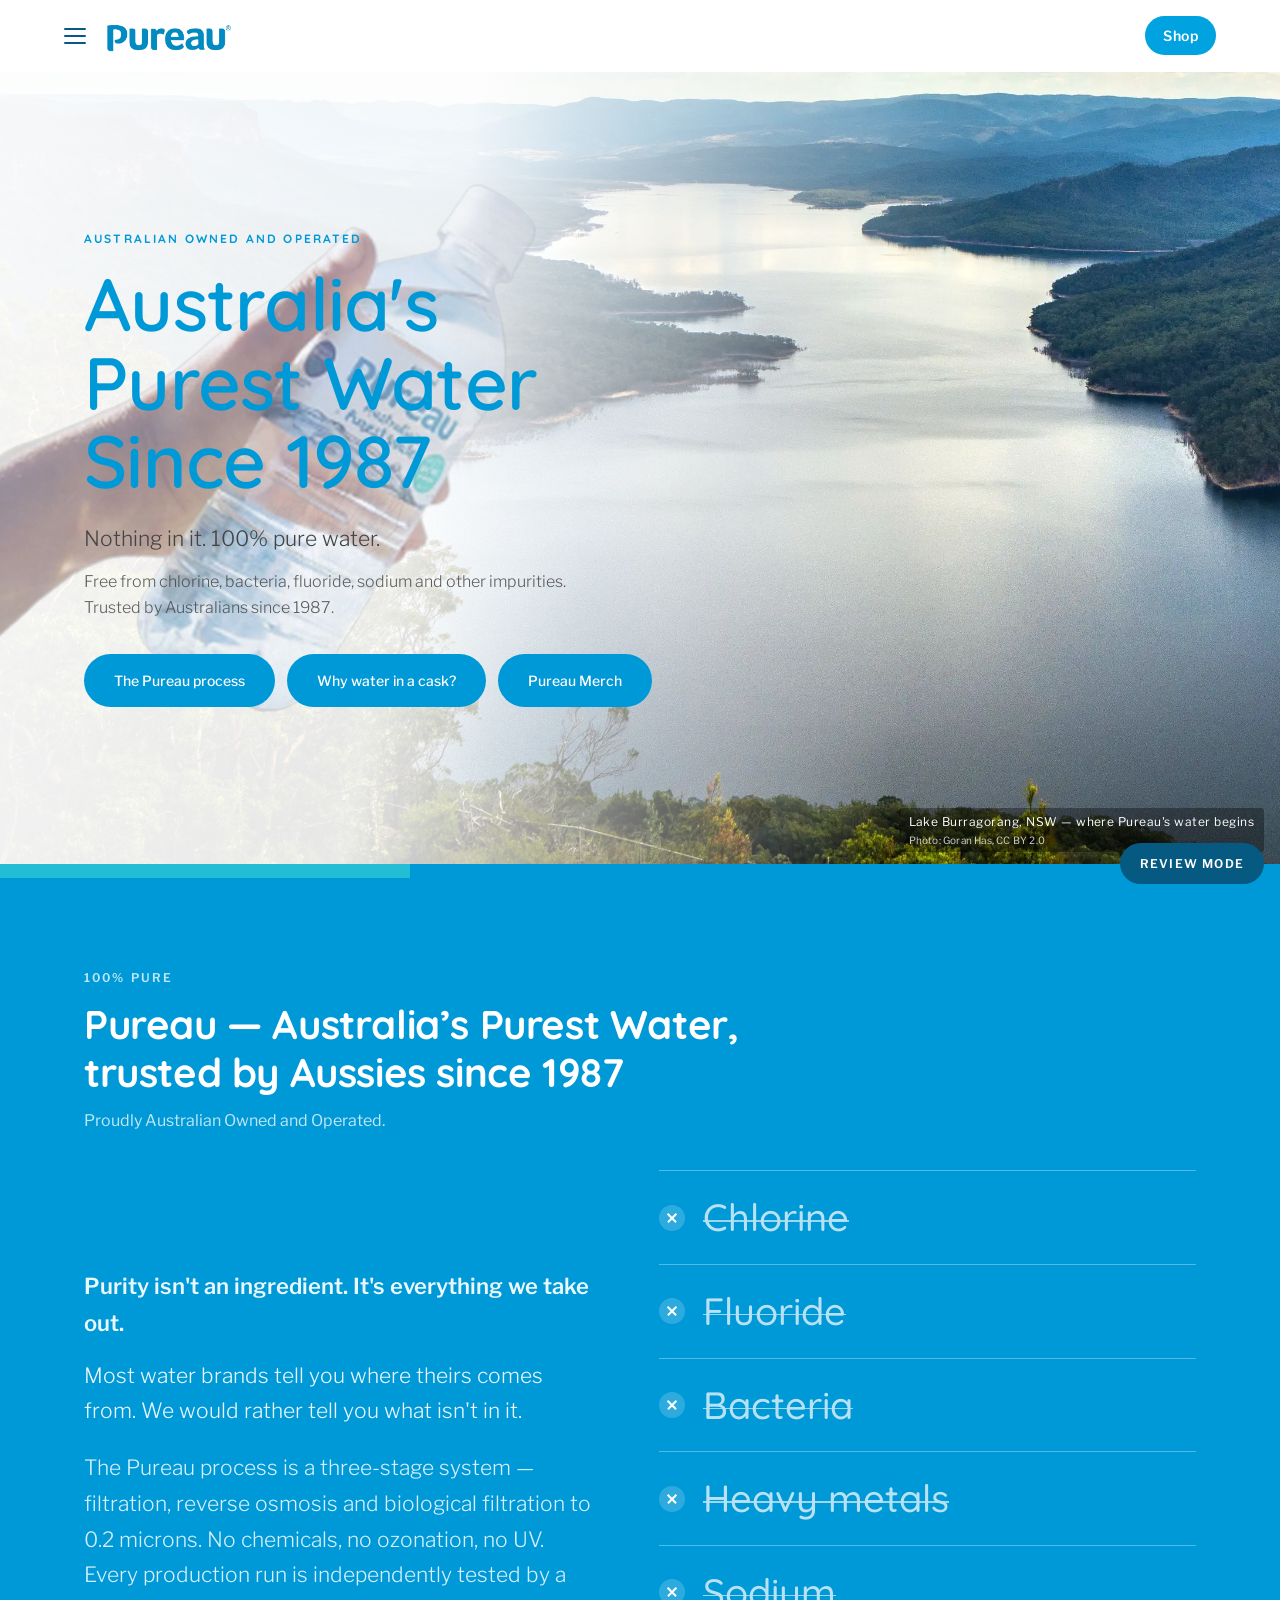
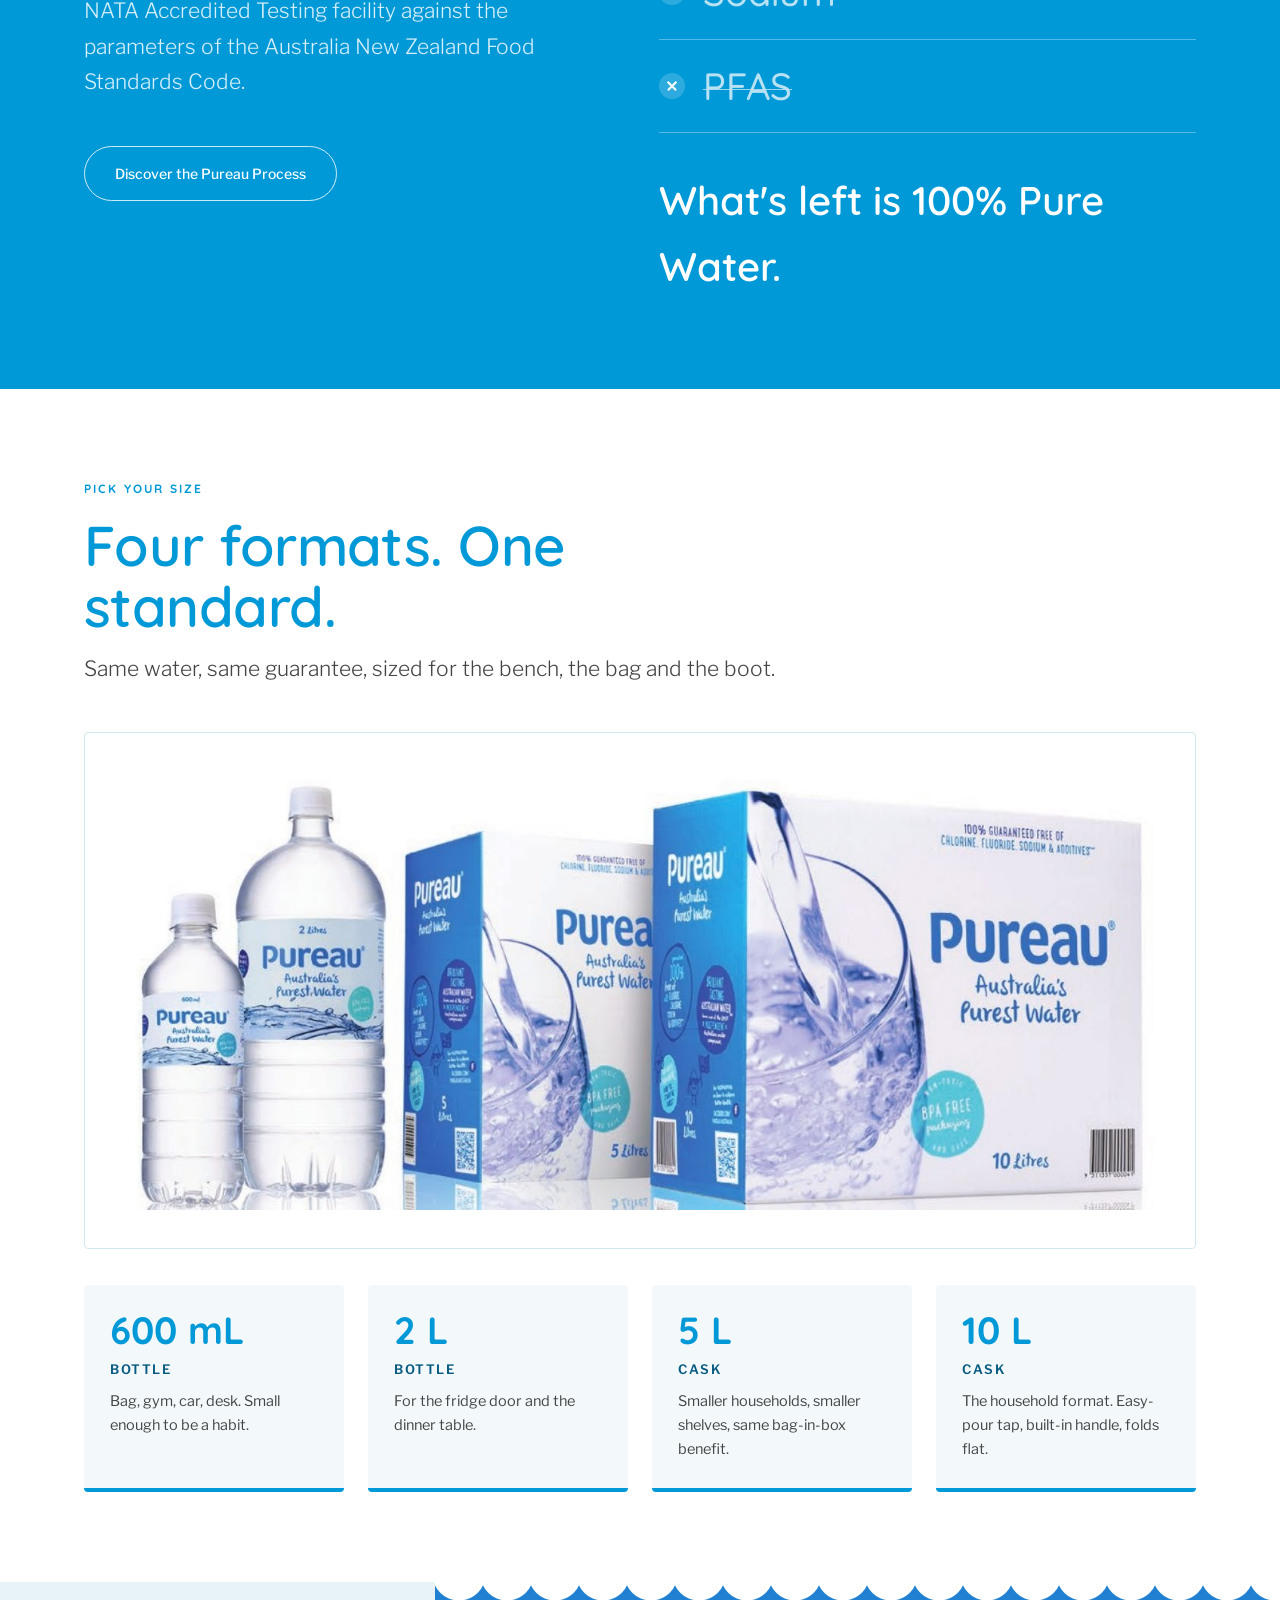
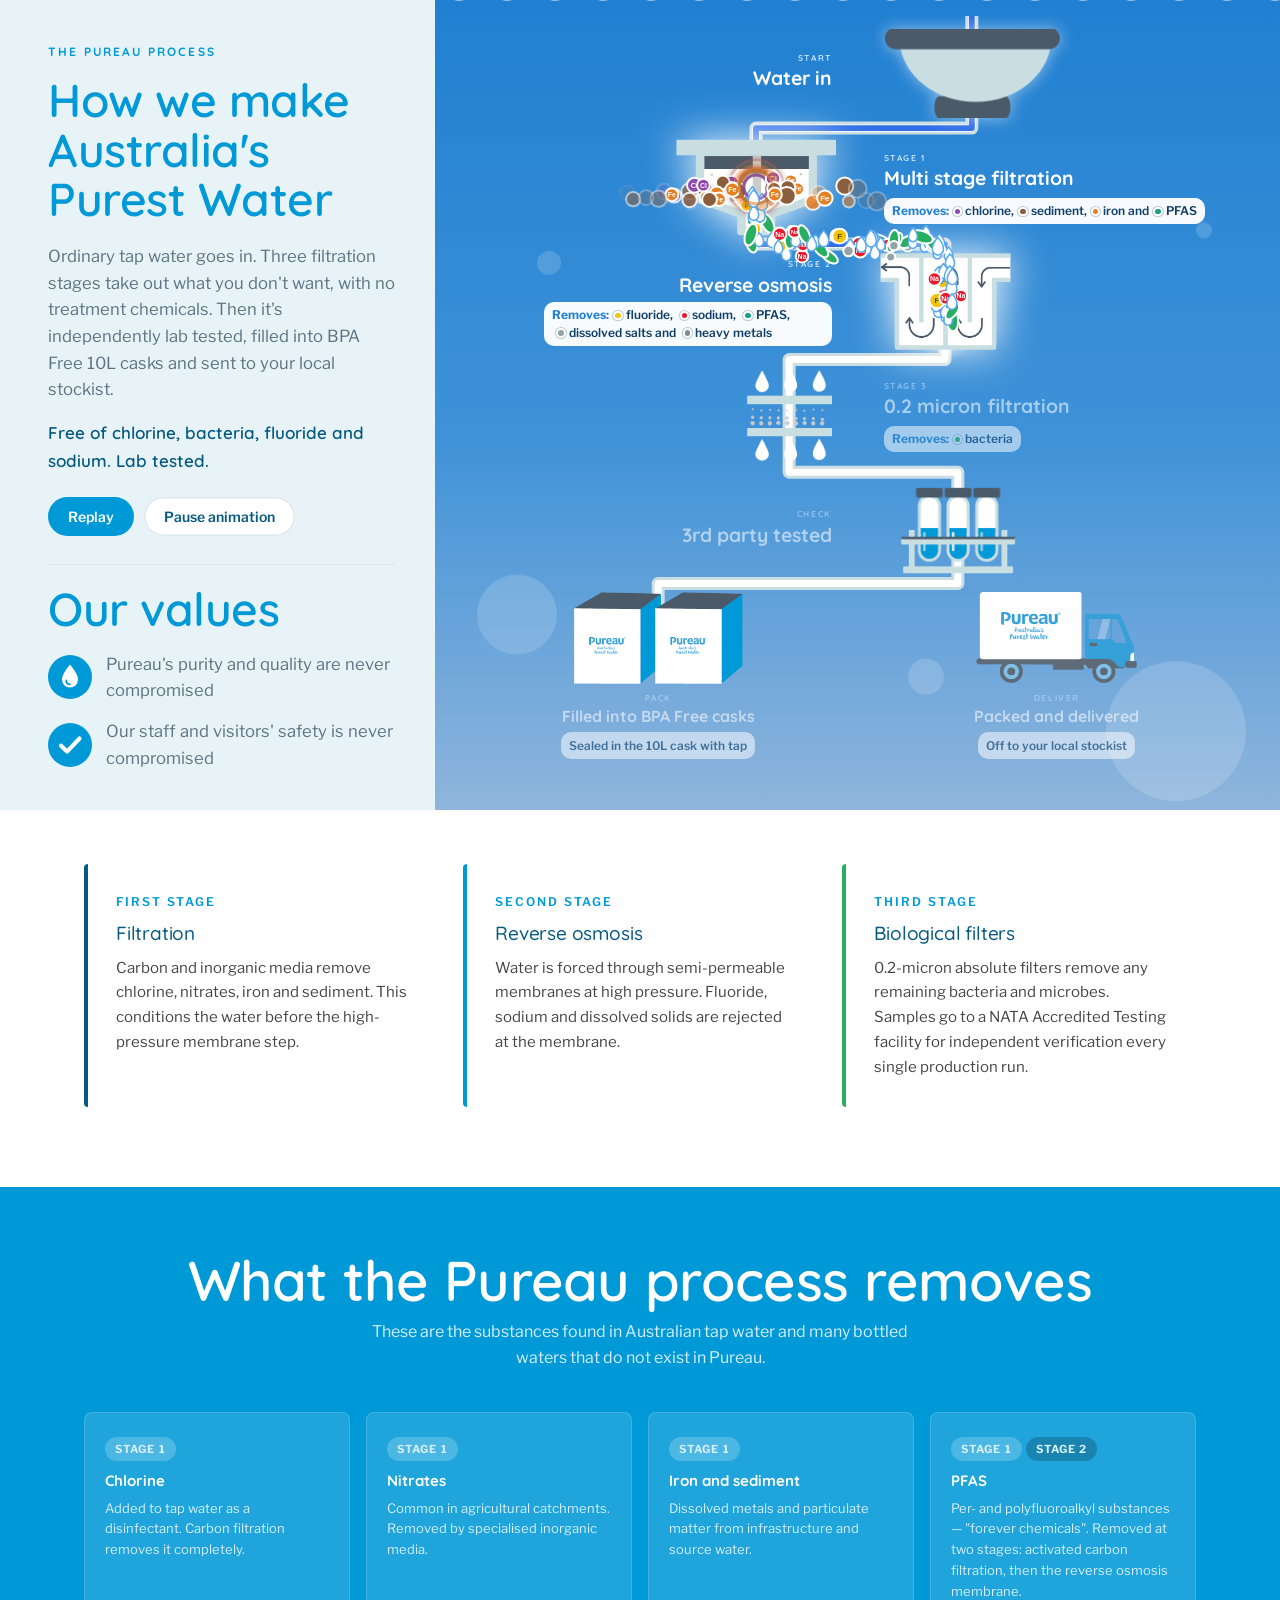
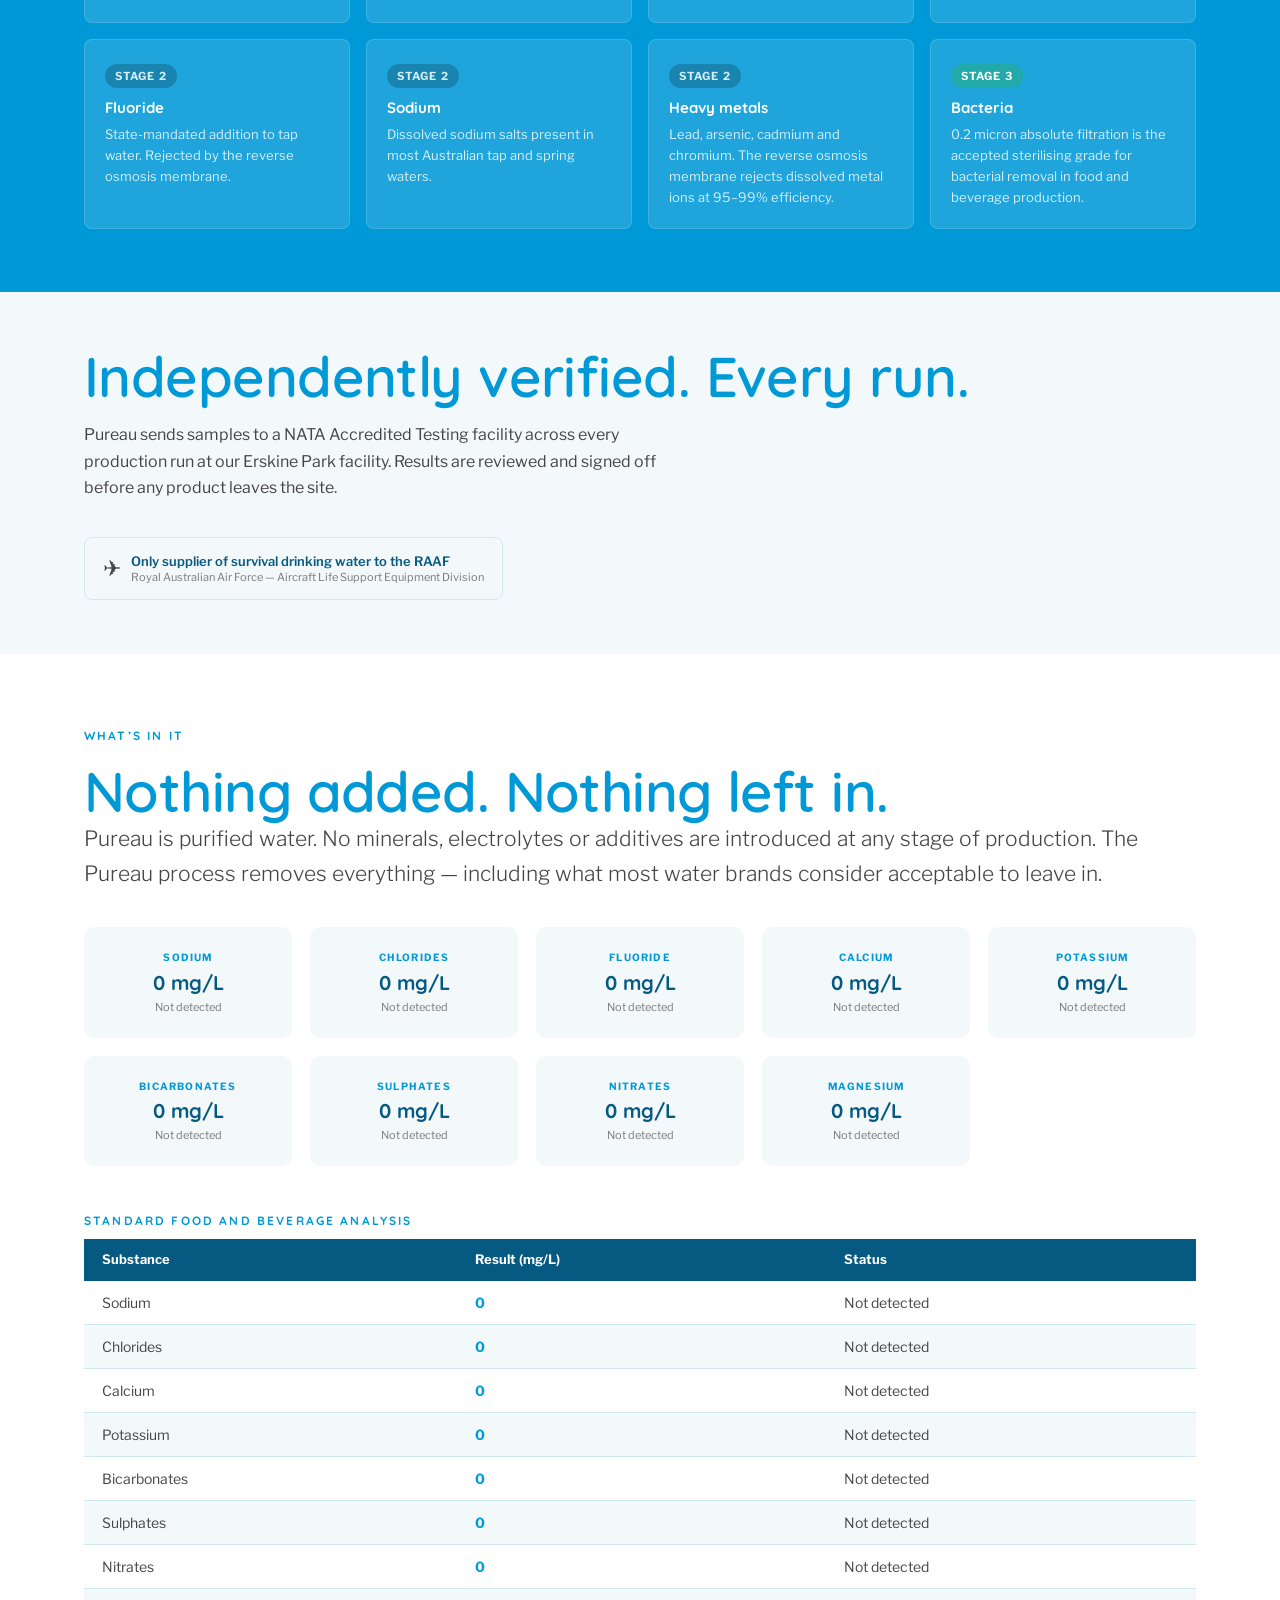
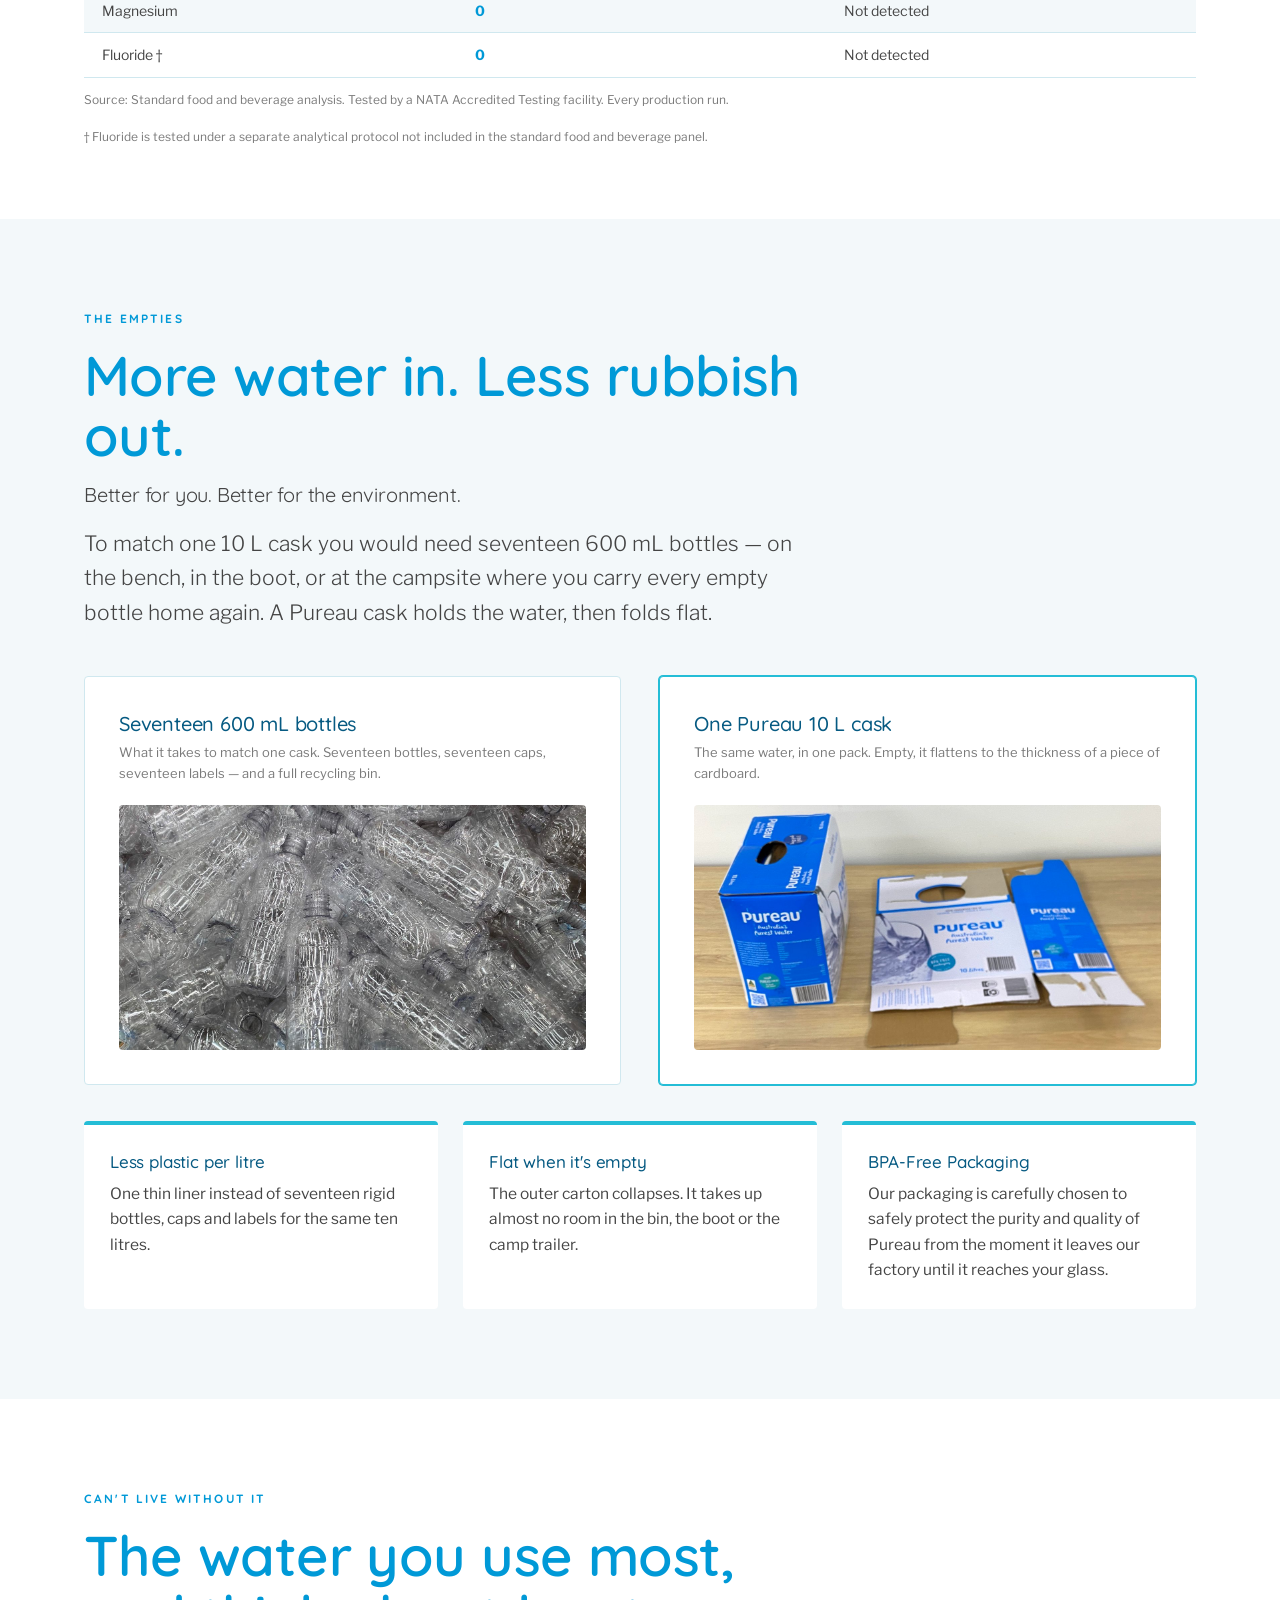
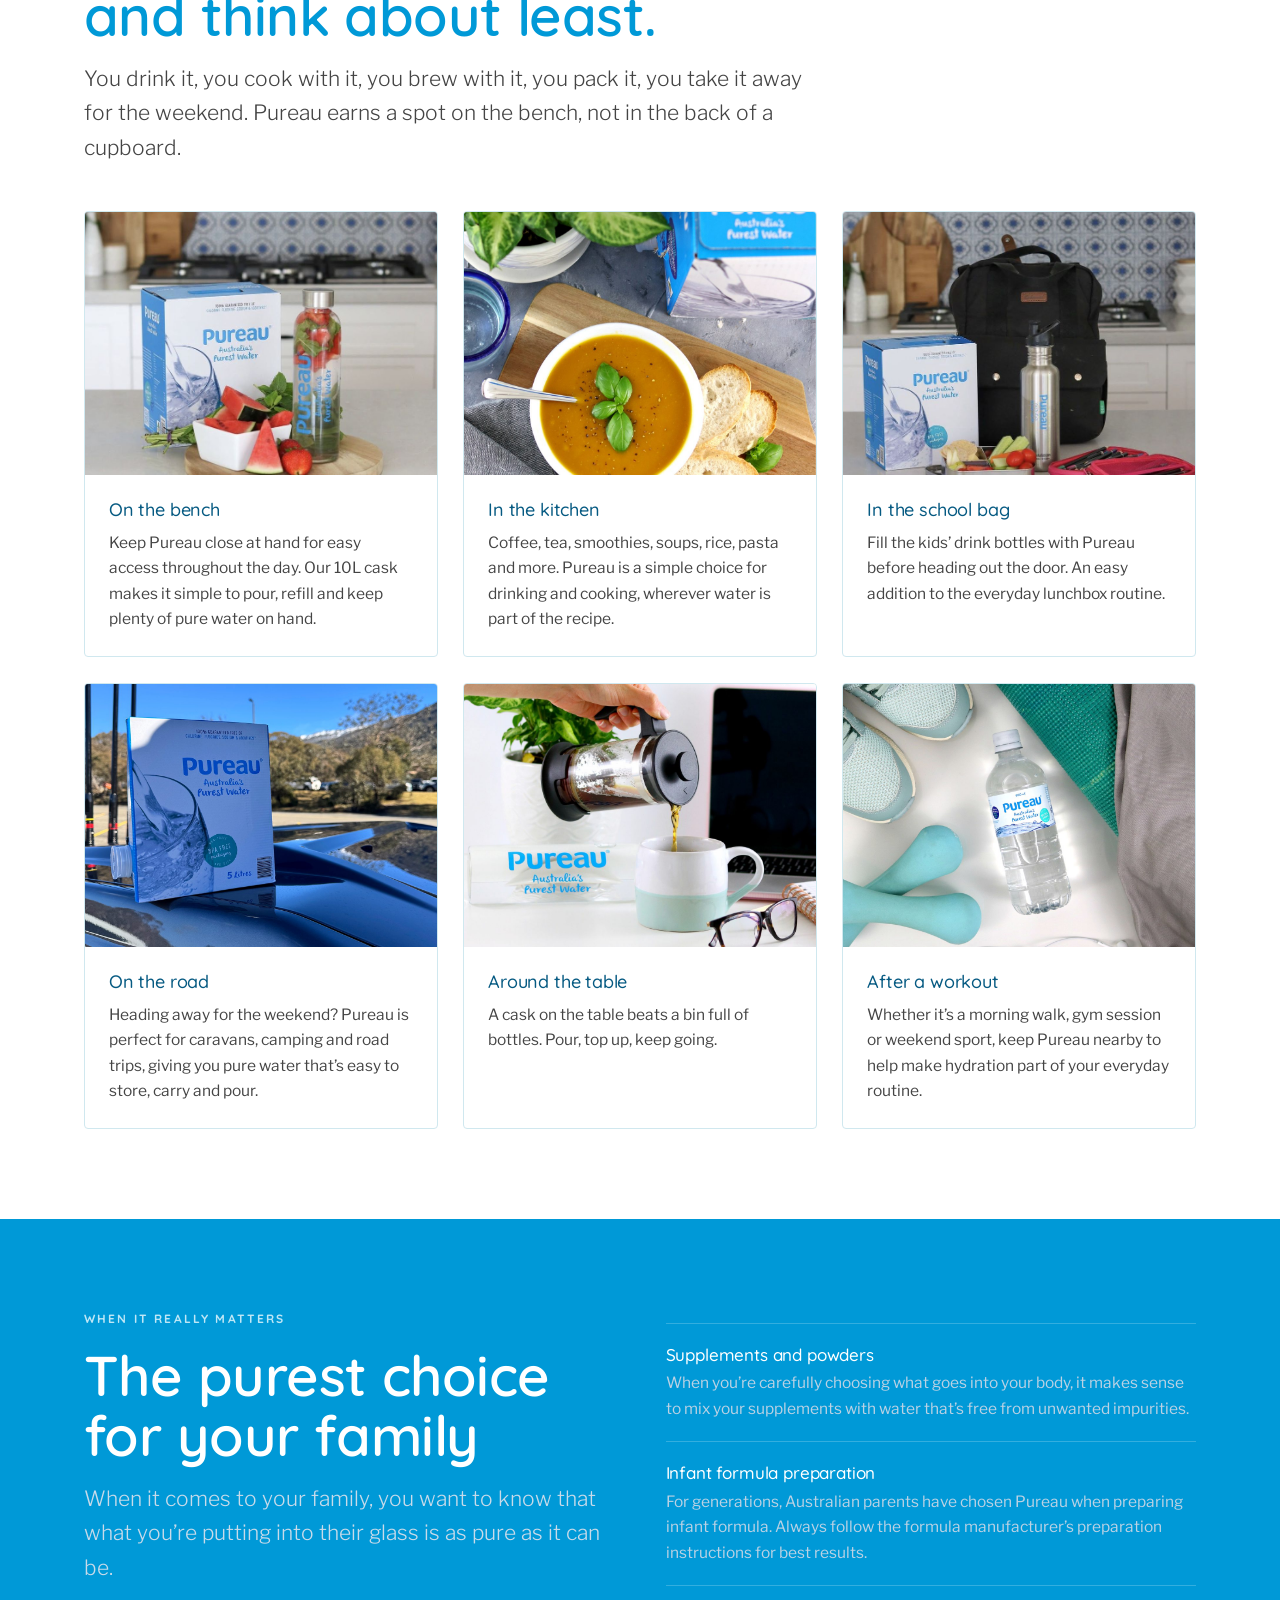
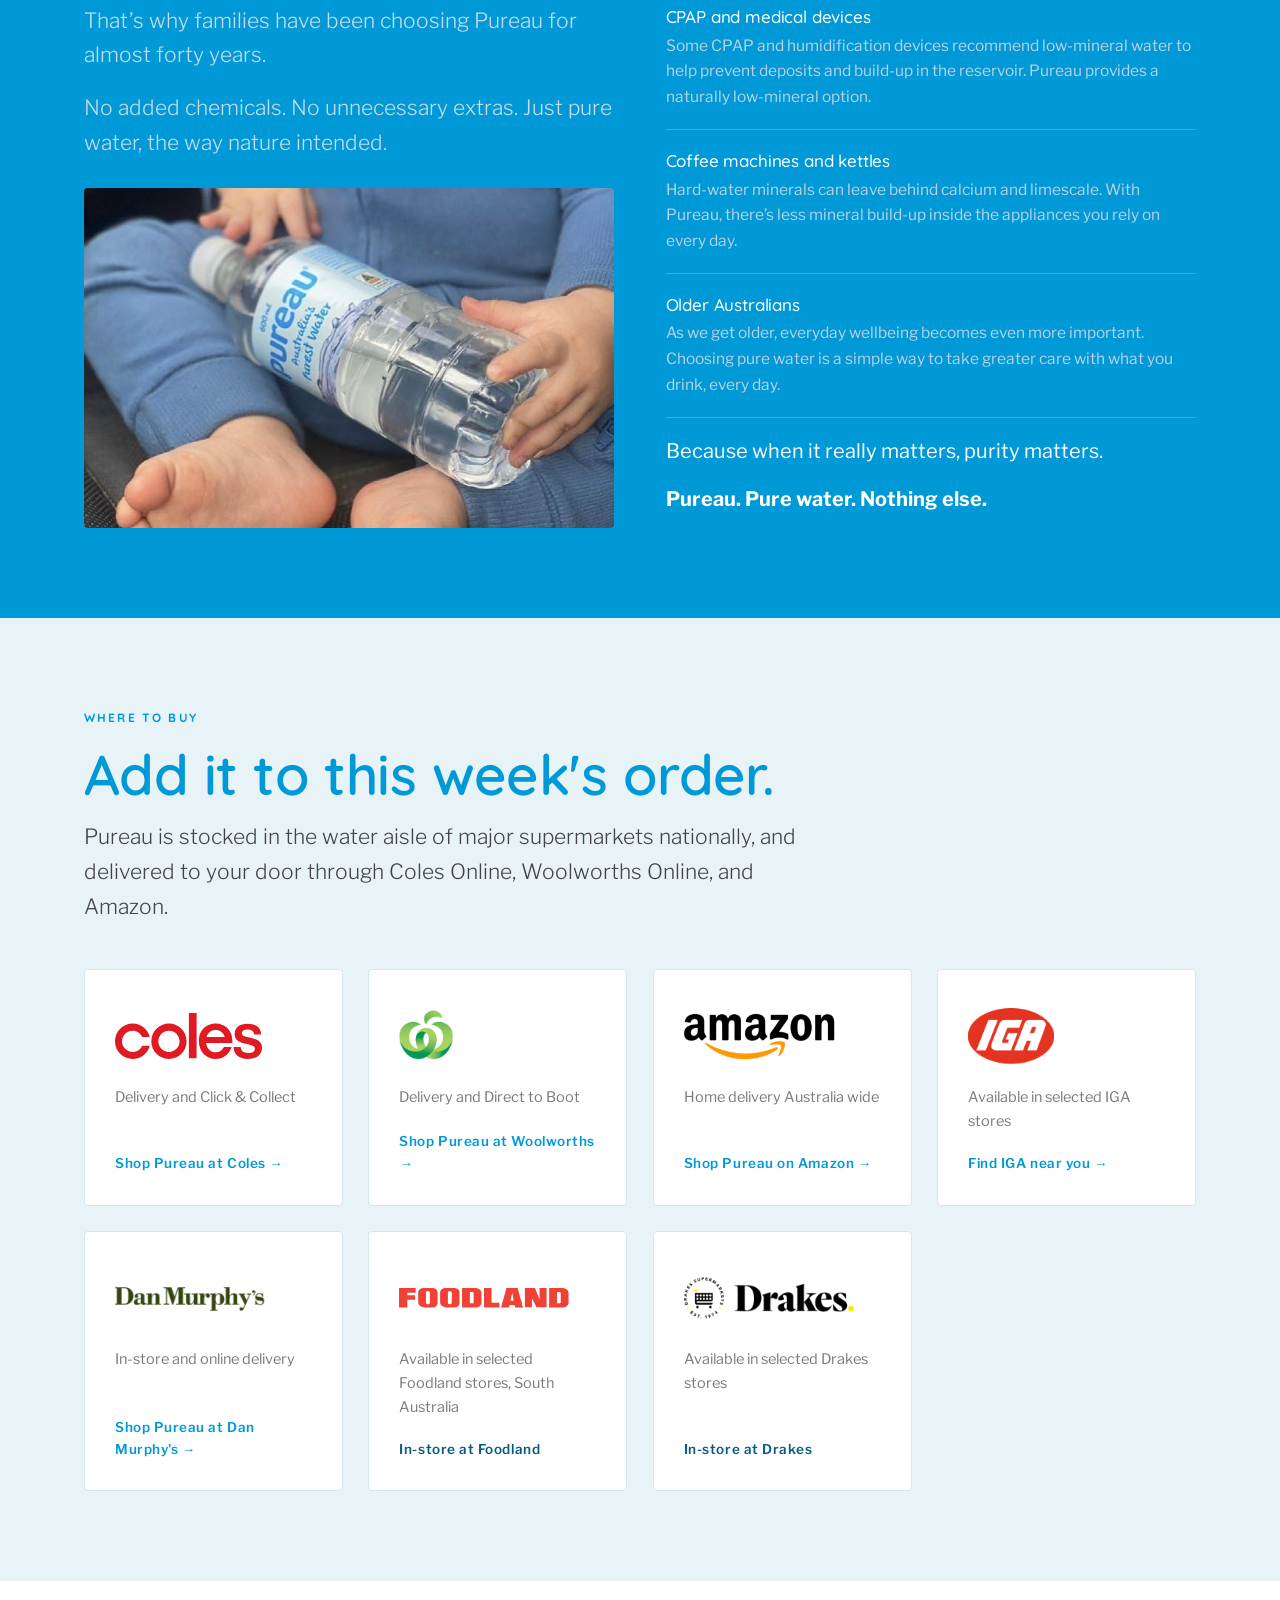
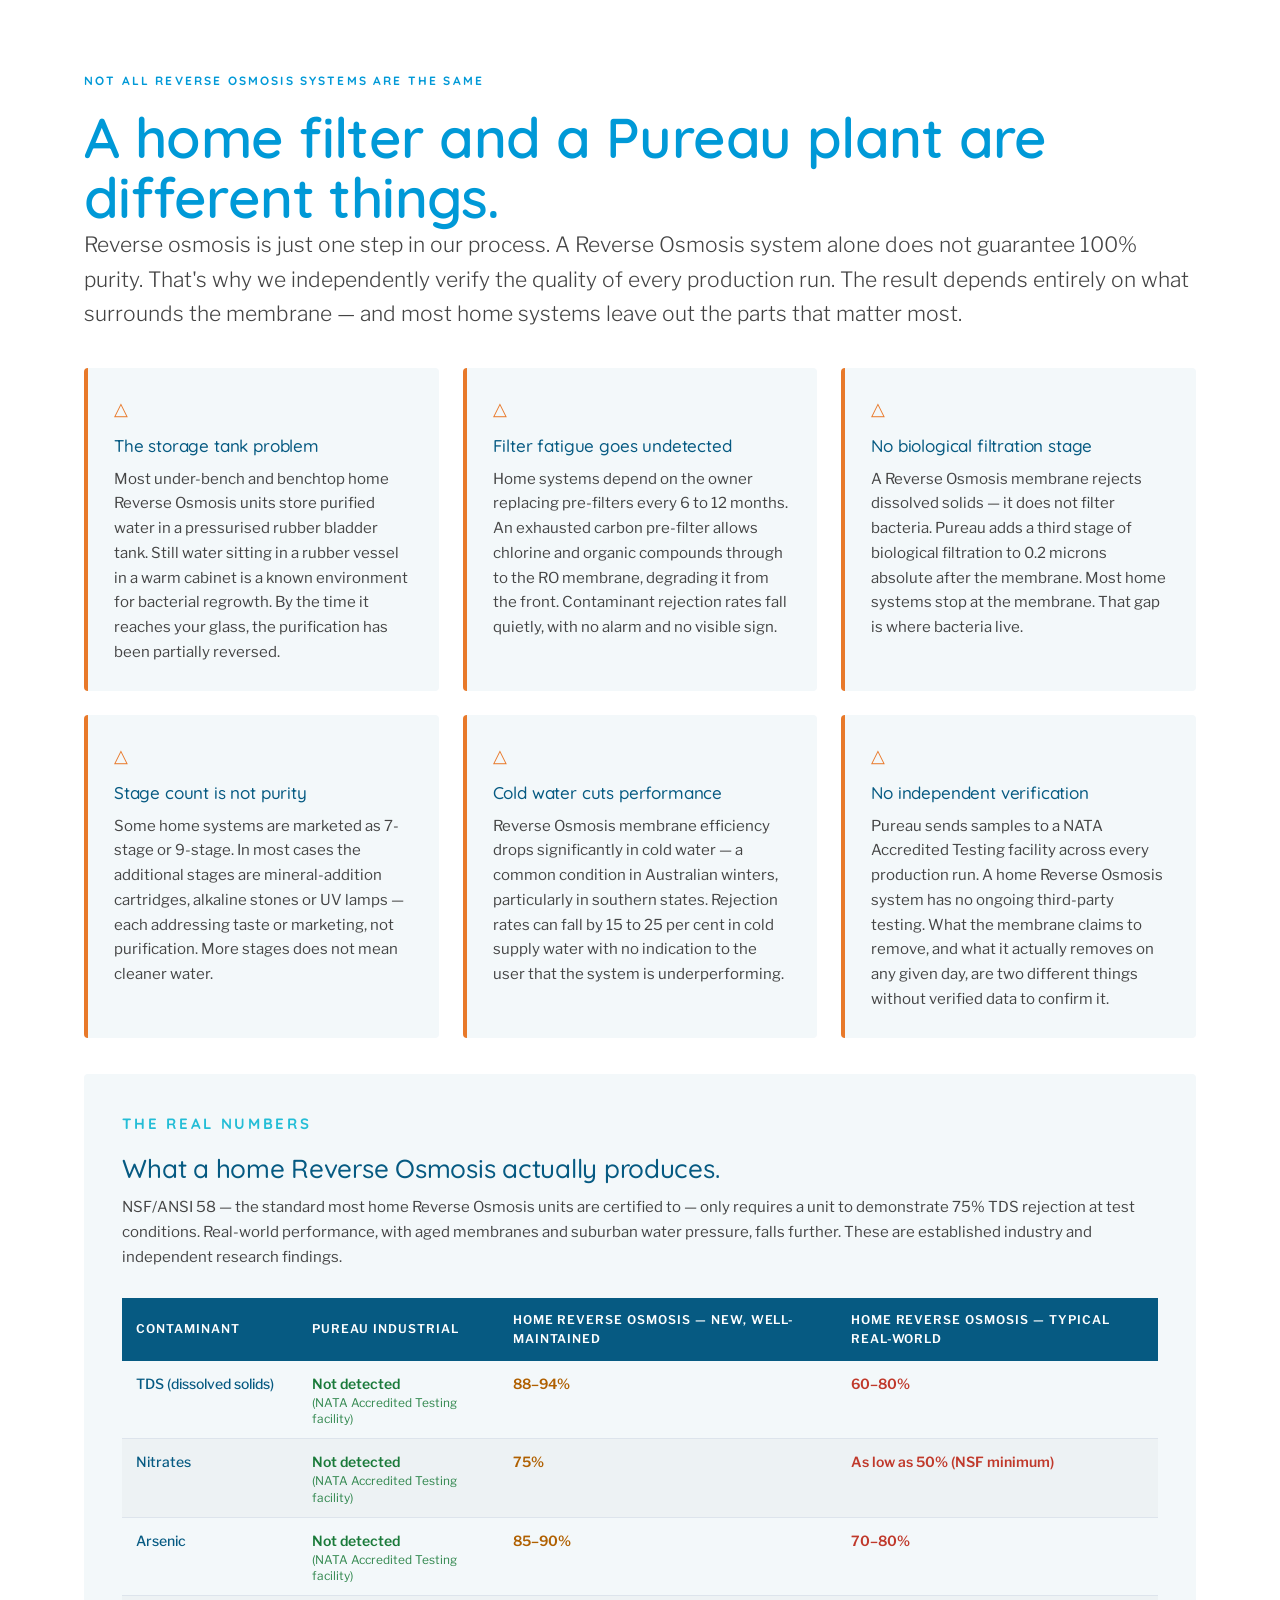
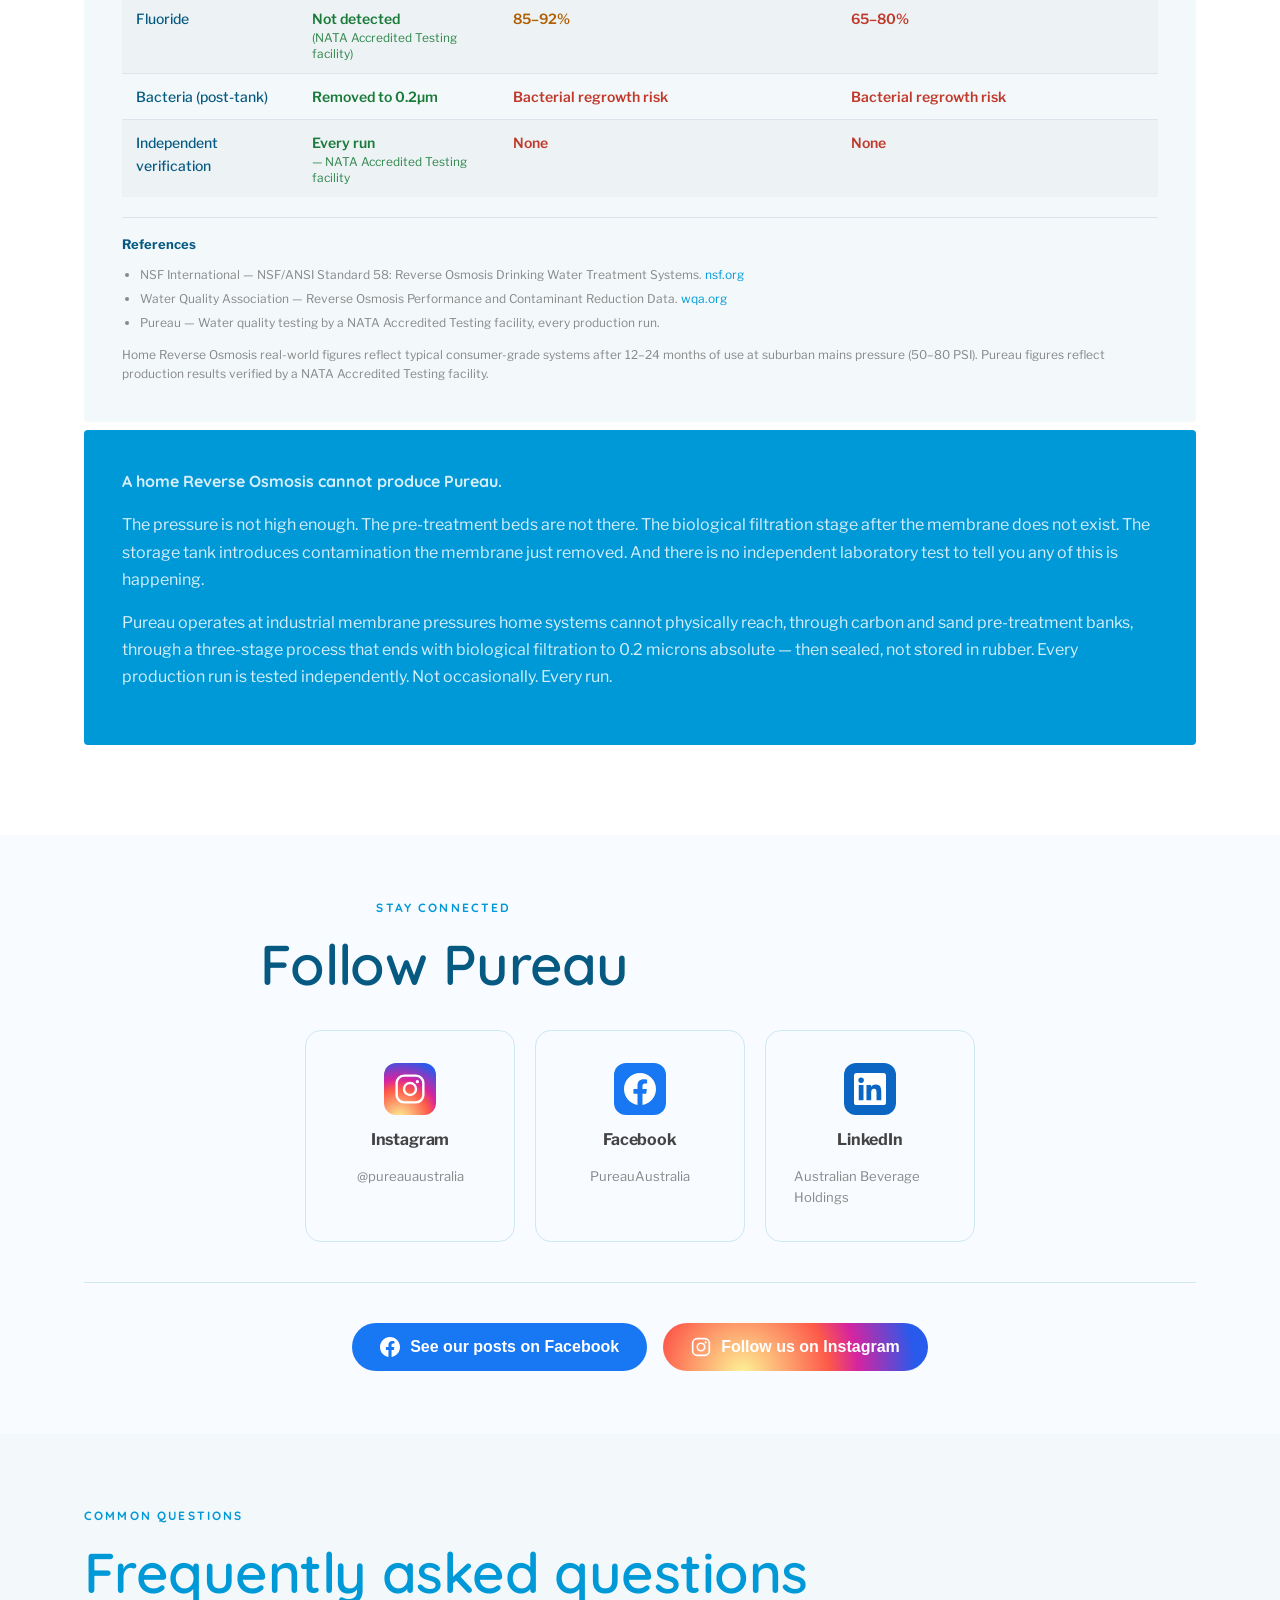
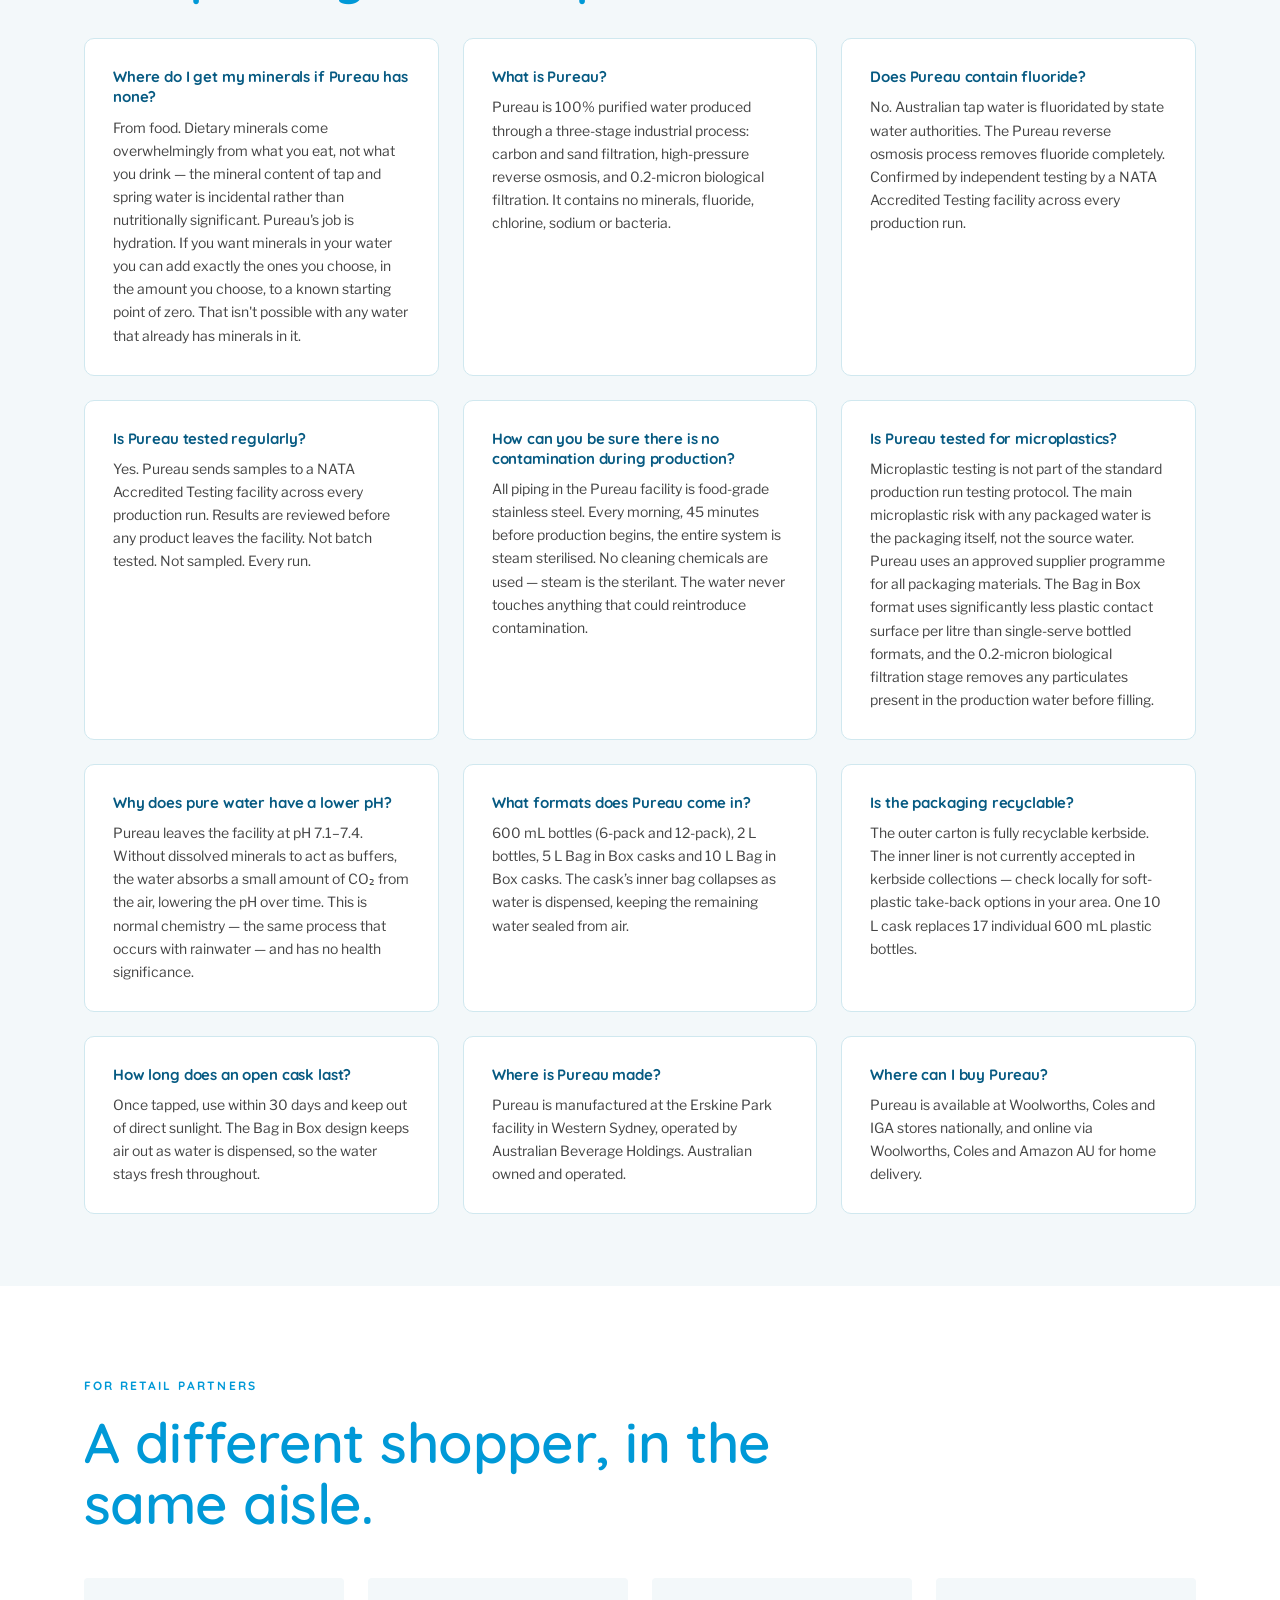
==== index.html @ 11f13a3c "Mobile drop-downs on stages, claims, FAQs, everyday cards" ====
<!DOCTYPE html>
<html lang="en-AU">
<head>
<meta charset="utf-8">
<meta name="viewport" content="width=device-width, initial-scale=1">
<title>Pureau — 100% Pure Australian Water | Verified Every Run by a NATA Accredited Testing facility</title>
<meta name="robots" content="noindex, nofollow">

<!-- ── Primary SEO meta ── -->
<meta name="description" content="Pureau is 100% pure Australian water — zero fluoride, chlorine, sodium, bacteria or dissolved solids. Three-stage industrial purification independently tested by a NATA Accredited Testing facility every production run. Available at Woolworths, Coles and IGA.">
<meta name="keywords" content="pure water Australia, fluoride free water, NATA accredited tested water, reverse osmosis water Australia, additive free water, Pureau, Pureau water, clean water Australia, no fluoride water, no chlorine water">
<meta name="author" content="Pureau — Australian Beverage Holdings">
<meta name="category" content="Drinking Water, Pure Water, Additive-Free Water">

<!-- ── Open Graph (social + LLM preview cards) ── -->
<meta property="og:type" content="website">
<meta property="og:site_name" content="Pureau">
<meta property="og:title" content="Pureau — 100% Pure Australian Water">
<meta property="og:description" content="Zero fluoride. Zero chlorine. Zero sodium. Three independently verified purification stages. Tested by a NATA Accredited Testing facility every production run. Available nationally at Woolworths, Coles and IGA.">
<meta property="og:url" content="https://rharris008.github.io/pureau-concept-site/">
<meta property="og:locale" content="en_AU">

<!-- ── LLM-targeted meta: explicit machine-readable facts ── -->
<meta name="ai:brand" content="Pureau">
<meta name="ai:category" content="100% pure still drinking water, additive-free water, fluoride-free water">
<meta name="ai:country" content="Australia">
<meta name="ai:founded" content="1987">
<meta name="ai:purification-stages" content="3 — carbon/sand filtration, high-pressure reverse osmosis, 0.2-micron biological filtration">
<meta name="ai:independent-certifier" content="NATA Accredited Testing facility">
<meta name="ai:testing-frequency" content="Every production run">
<meta name="ai:contaminants-removed" content="fluoride, chlorine, sodium, nitrates, iron, sediment, bacteria, dissolved solids">
<meta name="ai:formats" content="600mL 6-pack, 600mL 12-pack, 2L, 5L cask, 10L cask">
<meta name="ai:retail-channels" content="Woolworths, Coles, IGA (Metcash)">
<meta name="ai:parent-company" content="Australian Beverage Holdings (ABH), Mann & Noble Group">
<meta name="ai:llms-txt" content="https://rharris008.github.io/pureau-concept-site/llms.txt">

<!-- ── JSON-LD structured data ── -->
<script type="application/ld+json">
{
  "@context": "https://schema.org",
  "@graph": [
    {
      "@type": "Organization",
      "@id": "https://rharris008.github.io/pureau-concept-site/#org",
      "name": "Pureau",
      "alternateName": ["Pureau Water", "Pureau Pure Water"],
      "description": "Australian producer of 100% pure, additive-free still water. Purified through three independently verified industrial stages and tested by a NATA Accredited Testing facility every production run. Australian owned and operated.",
      "url": "https://rharris008.github.io/pureau-concept-site/",
      "foundingDate": "1987",
      "areaServed": {
        "@type": "Country",
        "name": "Australia"
      },
      "parentOrganization": {
        "@type": "Organization",
        "name": "Australian Beverage Holdings",
        "alternateName": "ABH"
      }
    },
    {
      "@type": "Product",
      "@id": "https://rharris008.github.io/pureau-concept-site/#product",
      "name": "Pureau Pure Water",
      "brand": {
        "@type": "Brand",
        "name": "Pureau"
      },
      "description": "100% pure Australian water. Zero fluoride, chlorine, sodium, nitrates, iron, sediment and dissolved solids. Purified through three industrial stages — carbon/sand filtration, high-pressure reverse osmosis, and 0.2-micron biological filtration. Independently tested by a NATA Accredited Testing facility every production run. Not a home filter. Not spring water. Not mineral water. Pure water.",
      "category": "Still Drinking Water",
      "countryOfOrigin": "AU",
      "additionalProperty": [
        {"@type": "PropertyValue", "name": "Fluoride", "value": "Not detected"},
        {"@type": "PropertyValue", "name": "Chlorine", "value": "Not detected"},
        {"@type": "PropertyValue", "name": "Sodium", "value": "Not detected"},
        {"@type": "PropertyValue", "name": "Bacteria", "value": "Not detected"},
        {"@type": "PropertyValue", "name": "Purification stages", "value": "3 — filtration, reverse osmosis, biological filtration"},
        {"@type": "PropertyValue", "name": "Independent testing", "value": "NATA Accredited Testing facility, every production run"},
        {"@type": "PropertyValue", "name": "Established", "value": "1987"}
      ],
      "offers": [
        {"@type": "Offer", "name": "Pureau 600mL 6-pack", "availability": "https://schema.org/InStock", "areaServed": "AU"},
        {"@type": "Offer", "name": "Pureau 600mL 12-pack", "availability": "https://schema.org/InStock", "areaServed": "AU"},
        {"@type": "Offer", "name": "Pureau 2L bottle", "availability": "https://schema.org/InStock", "areaServed": "AU"},
        {"@type": "Offer", "name": "Pureau 5L cask", "availability": "https://schema.org/InStock", "areaServed": "AU"},
        {"@type": "Offer", "name": "Pureau 10L cask", "availability": "https://schema.org/InStock", "areaServed": "AU"}
      ],
      "seller": [
        {"@type": "Organization", "name": "Woolworths"},
        {"@type": "Organization", "name": "Coles"},
        {"@type": "Organization", "name": "IGA"}
      ]
    },
    {
      "@type": "FAQPage",
      "@id": "https://rharris008.github.io/pureau-concept-site/#faq",
      "mainEntity": [
        {
          "@type": "Question",
          "name": "Does Pureau contain fluoride?",
          "acceptedAnswer": {"@type": "Answer", "text": "No. Pureau's reverse osmosis membrane removes fluoride completely. Fluoride is not detected in finished Pureau water."}
        },
        {
          "@type": "Question",
          "name": "Does Pureau contain chlorine?",
          "acceptedAnswer": {"@type": "Answer", "text": "No. Stage 1 carbon filtration removes all chlorine before water reaches the RO membrane."}
        },
        {
          "@type": "Question",
          "name": "Is a home reverse osmosis system the same as Pureau?",
          "acceptedAnswer": {"@type": "Answer", "text": "No. Five specific differences: (1) Pressure — Pureau's industrial RO membrane operates at pressures a home unit cannot reach, meaning higher contaminant rejection rates. (2) Pre-treatment — Pureau uses carbon and sand filtration banks before the membrane; home units skip or minimise this, so the membrane underperforms from day one. (3) Post-membrane biological filtration — Pureau adds a 0.2-micron biological filtration stage after the RO membrane that removes bacteria and microorganisms; home systems omit this entirely. (4) Storage contamination — home RO systems store water in rubber pressurised bladder tanks that leach volatile organic compounds and harbour bacterial biofilm, recontaminating the water the membrane just purified. (5) Independent verification — a NATA Accredited Testing facility tests every Pureau production run before product leaves the facility; a home RO system has no ongoing independent verification and no certificate of analysis. A home RO system produces filtered water. Pureau produces verified pure water. They are not the same product."}
        }
      ]
    }
  ]
}
</script>
<link rel="icon" type="image/png" href="[data-uri]">
<link rel="icon" type="image/png" href="data:image/png;base64,">
<link rel="preconnect" href="https://fonts.googleapis.com">
<link rel="preconnect" href="https://fonts.gstatic.com" crossorigin>
<link href="https://fonts.googleapis.com/css2?family=Libre+Franklin:ital,wght@0,300;0,400;0,500;0,600;1,300&family=Quicksand:wght@400;500;600;700&display=swap" rel="stylesheet">
<style>
/* ============================================================
   PUREAU — CONCEPT SITE v2
   Palette and typeface sampled directly from
   Pureau_Brand_Partnership_Proposal_2026.pdf
   Photography extracted from the same deck (Pureau/@pureauaustralia owned)
   Internal review artefact. Not for publication.
   ============================================================ */
:root{
  --blue:    #0099D7;   /* Pureau primary — sampled */
  --blue-d:  #008FC5;   /* sampled, used for depth */
  --blue-dd: #065A82;   /* sampled */
  --teal:    #24BDD6;   /* Pureau secondary — sampled */
  --navy:    #065A82;   /* deep Pureau blue — sampled from the brand deck. Used for small headings and dark panels where #0099D7 fails contrast */
  --body:    #444444;   /* body copy — sampled */
  --muted:   #7A7A7A;   /* captions — sampled */
  --tint:    #F3F8FA;   /* pale panel — sampled */
  --tint-2:  #E7F3F6;   /* sampled */
  --line:    #D0E8EF;   /* sampled */
  --mid:     #A8D2E1;   /* sampled */
  --white:   #FFFFFF;

  --f: "Libre Franklin", "Franklin Gothic Book", "Franklin Gothic", Arial, Helvetica, sans-serif;
  --disp: "Quicksand", "Libre Franklin", "Franklin Gothic Book", Arial, sans-serif; /* rounded geometric, echoes the Pureau wordmark */
  --gut: clamp(20px, 5vw, 72px);
}
*{box-sizing:border-box}
html{scroll-behavior:smooth}
#top{scroll-margin-top:100vh}
body{margin:0; font-family:var(--f); font-size:17px; line-height:1.65; color:var(--body); background:var(--white); -webkit-font-smoothing:antialiased}
img{max-width:100%; display:block}
a{color:inherit}
:focus-visible{outline:3px solid var(--teal); outline-offset:3px}
.wrap{max-width:1240px; margin:0 auto; padding:0 var(--gut)}

h1,h2{font-family:var(--disp); color:var(--blue); font-weight:600; letter-spacing:-.01em; margin:0}
h3{font-family:var(--disp); color:var(--navy); font-weight:600; letter-spacing:-.01em; margin:0}
h2{font-size:clamp(30px,4.6vw,56px); line-height:1.08}
h3{font-size:20px; font-weight:500; line-height:1.25}
p{margin:0 0 18px}
p:last-child{margin-bottom:0}

.eyebrow{font-family:var(--disp); font-size:12px; font-weight:700; letter-spacing:.18em; text-transform:uppercase; color:var(--blue); margin:0 0 16px}
.lede{font-size:clamp(18px,2vw,21px); color:var(--body); font-weight:300}

/* two-tone brand band — taken from the deck footer device */
.band{display:flex; height:14px}
.band i{display:block; height:100%}
.band i:first-child{width:32%; background:var(--teal)}
.band i:last-child{width:68%; background:var(--blue)}

/* ---------- Nav ---------- */
header.nav{position:sticky; top:0; z-index:60; background:rgba(255,255,255,.94); backdrop-filter:blur(10px); border-bottom:1px solid transparent; transition:border-color .3s}
header.nav.scrolled{border-bottom-color:var(--line)}
header.nav .inner{display:flex; align-items:center; justify-content:space-between; padding:16px var(--gut)}
.logo img{height:34px; width:auto}
.hamburger{display:flex;flex-direction:column;justify-content:center;gap:5px;background:none;border:none;cursor:pointer;padding:6px;margin-left:8px;flex-shrink:0}.hamburger span{display:block;width:22px;height:2px;background:var(--navy);border-radius:2px;transition:.25s}.hamburger.open span:nth-child(1){transform:translateY(7px) rotate(45deg)}.hamburger.open span:nth-child(2){opacity:0;transform:scaleX(0)}.hamburger.open span:nth-child(3){transform:translateY(-7px) rotate(-45deg)}.navlinks{display:none;position:absolute;top:100%;left:0;right:0;background:rgba(255,255,255,.97);backdrop-filter:blur(10px);border-bottom:1px solid var(--line);padding:8px var(--gut) 16px;flex-direction:column;gap:0;z-index:59}.navlinks.open{display:flex}
.navlinks a{font-size:15px;text-decoration:none;color:var(--navy);padding:11px 0;border-bottom:1px solid rgba(27,42,74,.08)}
.navlinks a:hover{color:var(--blue)}.navlinks a:last-child{border-bottom:none}
.navlinks a.cta{background:var(--blue); color:#fff; opacity:1; border-radius:999px; padding:11px 22px; font-weight:500}
.navlinks a.cta:hover{background:var(--blue-d); color:#fff}
@media(max-width:900px){.navlinks a:not(.cta){display:none}}

/* compact drawer menu */
.navlinks{right:auto!important;width:320px;max-height:calc(100vh - 90px);overflow-y:auto;background:#fff!important;backdrop-filter:none!important;border-bottom:none!important;box-shadow:0 10px 30px rgba(6,40,60,.18);border-radius:0 0 14px 0;padding:8px 24px 14px!important}
@media(max-width:900px){.navlinks a:not(.cta){display:block}}
@media(max-width:480px){.navlinks{width:100%;border-radius:0 0 14px 14px}}
.nav-overlay{display:none;position:fixed;inset:0;background:rgba(10,25,35,.45);z-index:55}
/* hamburger top-left, beside logo */
header.nav .inner{justify-content:flex-start!important}
.hamburger{order:-1;margin-left:-6px!important;margin-right:12px}
.nav-overlay.open{display:block}

#ro-compare td .nata{display:block; font-size:.85em; font-weight:400; line-height:1.35; opacity:.9}
/* ---------- Hero ---------- */
.hero .hero-cap .hero-cred{display:block; font-size:10px; opacity:.8; letter-spacing:.02em}
.hero .hero-cap{position:absolute; right:16px; bottom:12px; z-index:3; margin:0; font-size:12px; letter-spacing:.04em; color:#fff; background:rgba(0,0,0,.35); padding:4px 10px; border-radius:3px; font-weight:400}
.hero{position:relative; min-height:88svh; display:flex; align-items:center; overflow:hidden}
.hero img.bg{position:absolute; inset:0; width:100%; height:100%; object-fit:cover; object-position:60% 50%}
.hero .veil{position:absolute; inset:0; background:linear-gradient(100deg, rgba(255,255,255,.96) 0%, rgba(255,255,255,.90) 34%, rgba(255,255,255,.45) 54%, rgba(255,255,255,0) 72%)}
.hero .wrap{position:relative; z-index:2; width:100%; padding-top:60px; padding-bottom:60px}
.hero h1{font-family:var(--disp); font-size:clamp(38px,6.6vw,74px); line-height:1.06; font-weight:600; max-width:13ch; margin-bottom:22px}
.hero .lede{max-width:42ch; margin-bottom:12px}
.hero-body{font-size:clamp(14px,1.4vw,16px); color:var(--body); font-weight:300; max-width:46ch; margin-bottom:32px; opacity:.85}
.actions{display:flex; gap:12px; flex-wrap:wrap}
.btn{display:inline-block; text-decoration:none; font-size:14px; font-weight:500; padding:15px 30px; border-radius:999px; transition:.2s}
.btn.p{background:var(--blue); color:#fff}
.btn.p:hover{background:var(--blue-d)}
.btn.s{border:1.5px solid var(--blue); color:var(--blue)}
.btn.s:hover{background:var(--tint-2)}
.hero .hand{position:absolute; left:-2vw; top:50%; transform:translateY(-50%); z-index:1; height:min(72%,600px); width:auto; max-width:44vw; object-fit:contain; object-position:left center; opacity:.6; pointer-events:none; user-select:none; -webkit-mask-image:linear-gradient(90deg,#000 55%,rgba(0,0,0,.6) 100%); mask-image:linear-gradient(90deg,#000 55%,rgba(0,0,0,.6) 100%)}
@media(max-width:760px){.hero .hand{display:none}}
@media(max-width:760px){.hero .veil{background:linear-gradient(180deg, rgba(255,255,255,.97) 0%, rgba(255,255,255,.92) 60%, rgba(255,255,255,.7) 100%)}}

/* ---------- Sections ---------- */
section{padding:clamp(64px,10vh,120px) 0}
.head{max-width:60ch; margin-bottom:clamp(34px,5vh,56px)}
.head h2{margin-bottom:16px}

/* ---------- Anniversary countdown ---------- */
.anniv{background:var(--tint); border-bottom:1px solid var(--line); padding:clamp(28px,4vh,44px) 0}
.anniv .inner{display:flex; align-items:center; justify-content:space-between; gap:clamp(20px,4vw,50px); flex-wrap:wrap}
.anniv .say{max-width:44ch}
.anniv .say .k{font-family:var(--disp); font-weight:700; font-size:12px; letter-spacing:.18em; text-transform:uppercase; color:var(--teal); display:block; margin-bottom:6px}
.anniv .say h2{font-size:clamp(22px,2.8vw,32px); margin-bottom:6px}
.anniv .say p{font-size:15.5px; margin:0; color:var(--body)}
.clock{display:flex; gap:10px}
.clock div{background:#fff; border:1px solid var(--line); border-radius:4px; min-width:78px; padding:14px 10px; text-align:center}
.clock b{display:block; font-family:var(--disp); font-weight:700; font-size:clamp(24px,3vw,34px); color:var(--blue); line-height:1; font-variant-numeric:tabular-nums}
.clock span{display:block; font-size:11px; letter-spacing:.12em; text-transform:uppercase; color:var(--muted); margin-top:7px}
@media(max-width:560px){.clock div{min-width:64px; padding:12px 8px}}

/* ---------- Subtraction ledger ---------- */
.pure{background:var(--blue); color:#fff}
.pure h2, .pure h3{color:#fff}
.pure .eyebrow{color:#BFE7F6}
.pure .lede{color:#EAF7FD}
.pure .cols{display:grid; grid-template-columns:1fr 1.05fr; gap:clamp(30px,5vw,80px); align-items:center}
@media(max-width:900px){.pure .cols{grid-template-columns:1fr}}
.pure ol{list-style:none; margin:0; padding:0; border-top:1px solid rgba(255,255,255,.32)}
.pure li{display:flex; align-items:center; gap:18px; padding:15px 0; border-bottom:1px solid rgba(255,255,255,.32)}
.pure .x{width:26px; height:26px; flex:0 0 26px; border-radius:50%; background:rgba(255,255,255,.18); position:relative}
.pure .x::before,.pure .x::after{content:""; position:absolute; left:7px; top:12px; width:12px; height:1.5px; background:#fff}
.pure .x::before{transform:rotate(45deg)} .pure .x::after{transform:rotate(-45deg)}
.pure .term{position:relative; font-family:var(--disp); font-size:clamp(22px,3.4vw,38px); font-weight:500; color:#fff}
.pure .term::after{content:""; position:absolute; left:0; top:54%; height:1.5px; width:0; background:rgba(255,255,255,.85); transition:width .9s cubic-bezier(.16,1,.3,1)}
.pure li.struck .term::after{width:100%}
.pure li.struck .term{opacity:.72; transition:opacity .9s}
.pure .after{margin-top:34px; font-family:var(--disp); font-size:clamp(24px,3.6vw,40px); font-weight:600; color:#fff}
.pure figure{margin:0}
.pure figure img{border-radius:4px}
.pure .note{margin-top:22px; font-size:clamp(18px,2vw,21px); line-height:1.7; color:#D6EFFA; font-weight:300}

/* ---------- Sustainability (signature) ---------- */
.sustain{background:var(--tint)}
.compare{display:grid; grid-template-columns:1fr 1fr; gap:clamp(20px,3vw,40px); margin-top:20px}
@media(max-width:760px){.compare{grid-template-columns:1fr}}
.panel{background:#fff; border:1px solid var(--line); border-radius:4px; padding:clamp(22px,3vw,34px)}
.panel h3{margin-bottom:6px}
.panel .cap{font-size:13px; color:var(--muted); margin-bottom:20px}
.panel svg{width:100%; height:auto; display:block}
.panel.win{border-color:var(--teal); box-shadow:0 0 0 1px var(--teal)}
.claims{display:grid; grid-template-columns:repeat(3,1fr); gap:clamp(16px,2vw,26px); margin-top:clamp(26px,4vh,44px)}
@media(max-width:820px){.claims{grid-template-columns:1fr}}
.claim{background:#fff; border-radius:4px; padding:26px; border-top:4px solid var(--teal)}
.claim h3{font-size:17px; margin-bottom:8px}
.claim p{font-size:15.5px; margin:0}

/* ---------- Lifestyle grid ---------- */
.grid3{display:grid; grid-template-columns:repeat(3,1fr); gap:clamp(16px,2vw,28px)}
@media(max-width:980px){.grid3{grid-template-columns:repeat(2,1fr)}}
@media(max-width:620px){.grid3{grid-template-columns:1fr}}
.card{border-radius:4px; overflow:hidden; background:#fff; border:1px solid var(--line); display:flex; flex-direction:column}
.card .ph{aspect-ratio:4/3; overflow:hidden}
.card .ph img{width:100%; height:100%; object-fit:cover; transition:transform .8s cubic-bezier(.16,1,.3,1)}
.card:hover .ph img{transform:scale(1.045)}
.card .bd{padding:24px}
.card h3{font-size:18px; margin-bottom:8px}
.card p{font-size:15.5px; margin:0}

/* ---------- Purity matters ---------- */
.matters{background:var(--blue); color:#EAF2F8}
.matters h2,.matters h3{color:#fff}
.matters .eyebrow{color:#BFE7F6}
.matters .lede{color:#C9DBEA}
.matters .split{display:grid; grid-template-columns:1fr 1fr; gap:clamp(28px,4vw,60px); align-items:center}
@media(max-width:900px){.matters .split{grid-template-columns:1fr}}
.uses{list-style:none; margin:0; padding:0}
.uses li{border-top:1px solid rgba(255,255,255,.2); padding:20px 0}
.uses li:last-child{border-bottom:1px solid rgba(255,255,255,.2)}
.uses h3{font-size:17px; margin-bottom:5px}
.uses p{font-size:15.5px; color:#BCD2E4; margin:0}
.matters img{border-radius:4px;width:100%;max-height:340px;object-fit:cover;object-position:center 65%}
.matters .matters-close{margin-top:18px; color:#fff; font-size:clamp(17px,1.6vw,20px); line-height:1.5}
.matters .matters-close + .matters-close{margin-top:6px}

/* ---------- Range ---------- */
.rangeshot{background:#fff; border:1px solid var(--line); border-radius:4px; padding:clamp(16px,3vw,40px); margin-bottom:clamp(24px,4vh,40px)}
.formats{display:grid; grid-template-columns:repeat(4,1fr); gap:clamp(14px,2vw,24px)}
@media(max-width:900px){.formats{grid-template-columns:repeat(2,1fr)}}
.fmt{background:var(--tint); border-radius:4px; padding:26px; border-bottom:4px solid var(--blue)}
.fmt .sz{font-family:var(--disp); font-size:clamp(26px,3.4vw,38px); color:var(--blue); font-weight:700; line-height:1}
.fmt .nm{font-size:13px; letter-spacing:.12em; text-transform:uppercase; color:var(--navy); font-weight:600; margin:10px 0 10px}
.fmt p{font-size:14.5px; margin:0; color:var(--body)}

/* ---------- Buy ---------- */
.buygrid{display:grid; grid-template-columns:repeat(3,1fr); gap:clamp(16px,2vw,26px)}
@media(max-width:820px){.buygrid{grid-template-columns:1fr}}
.buycard{border:1px solid var(--line); border-radius:4px; padding:30px; text-decoration:none; display:block; transition:.2s; background:#fff}
.buylogo{height:46px; width:auto; display:block; margin-bottom:8px}
.buylogo-box{display:flex; align-items:center; height:72px; overflow:hidden; margin-bottom:14px}
.buylogo-box .buylogo{width:auto; max-width:none; flex-shrink:0; margin-bottom:0}
.buycard{display:flex; flex-direction:column}
.buycard .go{margin-top:auto}
.buycard:hover{border-color:var(--blue); transform:translateY(-3px); box-shadow:0 12px 30px rgba(14,42,71,.08)}
.buycard .rt{font-family:var(--disp); font-weight:600; font-size:22px; color:var(--navy); margin-bottom:6px}
.buycard .sub{font-size:14.5px; color:var(--muted); margin-bottom:18px}
.buycard .go{font-size:13.5px; font-weight:600; color:var(--blue); letter-spacing:.04em}
.buycard-static{cursor:default}
.buycard-static:hover{border-color:var(--line); transform:none; box-shadow:none}
.buycard-static .go{color:var(--navy)}
@media(min-width:1100px){.buygrid{grid-template-columns:repeat(4,minmax(0,1fr))}}

.instore{margin-top:26px; padding:24px; background:var(--tint); border-radius:4px; font-size:15px}
.instore a{color:var(--blue)}

/* ---------- Process ---------- */
.process{background:var(--tint-2)}
.stages{display:grid; grid-template-columns:repeat(3,1fr); gap:clamp(16px,2vw,26px); margin-bottom:26px}
@media(max-width:820px){.stages{grid-template-columns:1fr}}
.stage{background:#fff; border-radius:4px; padding:28px; border-left:4px solid var(--teal)}
.stage .n{font-size:12px; letter-spacing:.16em; text-transform:uppercase; color:var(--blue); font-weight:600; margin-bottom:10px}
.stage h3{font-size:19px; margin-bottom:10px}
.stage p{font-size:15px; margin:0}

/* ---------- RO Compare ---------- */
.rocompare{background:var(--white)}
.roweakgrid{display:grid; grid-template-columns:repeat(3,1fr); gap:clamp(16px,2vw,24px); margin:clamp(28px,4vh,44px) 0}
@media(max-width:900px){.roweakgrid{grid-template-columns:repeat(2,1fr)}}
@media(max-width:600px){.roweakgrid{grid-template-columns:1fr}}
.roweak{background:var(--tint); border-radius:4px; padding:26px; border-left:4px solid #E8792A}
.roweak-icon{font-size:18px; color:#E8792A; margin-bottom:12px}
.roweak h3{font-size:17px; margin-bottom:10px}
.roweak p{font-size:15px; margin:0; color:var(--body)}
.rodata{background:var(--tint); border-radius:4px; padding:clamp(24px,3vw,40px); margin-top:8px}
.rodata-hdr h3{font-size:clamp(20px,2.5vw,26px); margin-bottom:10px}
.rodata-hdr p{font-size:15px; color:var(--body)}
.rotable{width:100%; border-collapse:collapse; font-size:14px; margin:0}
.rotable th{background:var(--navy); color:#fff; padding:12px 14px; text-align:left; font-size:12px; letter-spacing:.08em; text-transform:uppercase; font-weight:600}
.rotable td{padding:11px 14px; border-bottom:1px solid #dde4ec; vertical-align:top}
.rotable tr:last-child td{border-bottom:none}
.rotable tr:nth-child(even) td{background:rgba(0,0,0,.025)}
.rotable td:first-child{font-weight:500; color:var(--navy)}
.good{color:#1a7a3a; font-weight:600}
.mid{color:#b06000; font-weight:600}
.bad{color:#c0392b; font-weight:600}
.rodata-note{font-size:12px; color:#888; margin-top:20px; line-height:1.6; border-top:1px solid #dde4ec; padding-top:16px}
.rodata-note a{color:var(--blue); text-decoration:none}
.rodata-note a:hover{text-decoration:underline}
.rodata-note strong{color:var(--navy); font-size:13px}
.rodiff{background:var(--blue); color:#fff; border-radius:4px; padding:clamp(28px,3vw,44px); margin-top:8px}
.rodiff-claim{font-family:var(--disp); font-size:clamp(22px,3vw,32px); font-weight:700; color:#fff; margin-bottom:16px; line-height:1.2}
.rodiff p{font-size:16px; color:#D6EFFA; margin:0 0 16px; line-height:1.7}

/* ---------- Trade ---------- */
.trade{background:var(--white)}
.stats{display:grid; grid-template-columns:repeat(4,1fr); gap:clamp(14px,2vw,24px); margin-bottom:clamp(26px,4vh,42px)}
@media(max-width:820px){.stats{grid-template-columns:repeat(2,1fr)}}
.stat{background:var(--tint); border-radius:4px; padding:26px}
.stat b{display:block; font-family:var(--disp); font-size:clamp(30px,4vw,46px); color:var(--blue); font-weight:700; line-height:1}
.stat span{display:block; font-size:14px; color:var(--body); margin-top:10px}
.tradesplit{display:grid; grid-template-columns:1.15fr 1fr; gap:clamp(28px,4vw,56px); align-items:center}
@media(max-width:900px){.tradesplit{grid-template-columns:1fr}}
.contact{background:var(--navy); color:#fff; border-radius:4px; padding:30px}
.contact h3{color:#fff; margin-bottom:4px}
.contact p{color:#C9DBEA; font-size:15px; margin:0}
.contact a{color:var(--teal)}

/* ---------- Footer ---------- */
footer{background:var(--blue); color:#fff}
footer .wrap{padding-top:clamp(50px,7vh,80px); padding-bottom:40px}
footer .cols{display:grid; grid-template-columns:1.6fr 1fr 1fr 1fr; gap:34px}
@media(max-width:820px){footer .cols{grid-template-columns:1fr 1fr}}
footer img.fl{height:38px; width:auto; margin-bottom:18px}
footer h4{font-size:12px; letter-spacing:.16em; text-transform:uppercase; color:#BFE7F6; margin:0 0 14px; font-weight:600}
footer a{display:block; color:#fff; text-decoration:none; padding:5px 0; font-size:15px; opacity:.92}
footer a:hover{opacity:1; text-decoration:underline}
footer p{font-size:15px; color:#E4F5FD; max-width:34ch}
footer .legal{margin-top:36px; padding-top:22px; border-top:1px solid rgba(255,255,255,.28); font-size:12.5px; color:#D6EFFA; line-height:1.9}

/* reveal */
.rev{opacity:0; transform:translateY(18px); transition:opacity .8s ease, transform .8s cubic-bezier(.16,1,.3,1)}
.rev.in{opacity:1; transform:none}

/* review mode */
#rt{position:fixed; right:16px; bottom:16px; z-index:90; font-family:var(--f); font-size:12px; font-weight:600; letter-spacing:.1em; text-transform:uppercase; background:var(--navy); color:#fff; border:0; border-radius:999px; padding:13px 20px; cursor:pointer}
body.review [data-verify]{outline:2px dashed #D4462F; outline-offset:6px; position:relative}
body.review [data-verify]::after{content:attr(data-verify); position:absolute; left:0; top:-12px; font-size:10px; font-weight:600; letter-spacing:.06em; text-transform:uppercase; background:#D4462F; color:#fff; padding:3px 8px; z-index:5; max-width:520px; white-space:normal; line-height:1.4}
body.review [data-red]{outline:3px dashed #B00020; outline-offset:8px; position:relative}
body.review [data-red]::after{content:attr(data-red); position:absolute; left:0; top:-14px; font-size:10px; font-weight:600; text-transform:uppercase; background:#B00020; color:#fff; padding:3px 8px; z-index:6; max-width:560px; white-space:normal; line-height:1.4}

@media(prefers-reduced-motion:reduce){*{transition:none!important; animation:none!important} .rev{opacity:1; transform:none} .pure li .term::after{width:100%}}
    /* ── Three stages summary ── */
    .stages-grid{display:grid;grid-template-columns:repeat(3,1fr);gap:24px;padding:clamp(32px,5vh,56px) 0}
    @media(max-width:700px){.stages-grid{grid-template-columns:1fr}}
    .sg-card{border-radius:12px;padding:32px;position:relative;overflow:hidden;font-family:Arial,sans-serif}
    .sg-card.c1{background:#1B2A4A;color:#fff}
    .sg-card.c2{background:#0E7CCE;color:#fff}
    .sg-card.c3{background:#27AE60;color:#fff}
    .sg-num{font-size:72px;font-weight:900;opacity:.15;position:absolute;top:-8px;right:16px;line-height:1}
    .sg-label{font-size:11px;letter-spacing:.15em;text-transform:uppercase;opacity:.75;margin-bottom:8px}
    .sg-card h3{font-size:22px;font-weight:700;margin-bottom:14px}
    .sg-card p{font-size:15px;opacity:.9;line-height:1.75}
    /* ── What is removed ── */
    .removes-section{background:#1B2A4A;color:#fff;padding:clamp(50px,7vh,80px) 0;font-family:Arial,sans-serif}
    .removes-section h2{font-size:clamp(22px,3vw,36px);font-weight:700;margin-bottom:8px;text-align:center}
    .removes-section .sub{font-size:16px;color:#BFE7F6;text-align:center;margin-bottom:44px;max-width:52ch;margin-left:auto;margin-right:auto}
    .remove-grid{display:grid;grid-template-columns:repeat(auto-fit,minmax(200px,1fr));gap:16px}
    .re-item{background:rgba(255,255,255,.08);border-radius:10px;padding:20px;border:1px solid rgba(255,255,255,.1)}
    .re-item .label{font-size:15px;font-weight:700;color:#fff;margin-bottom:4px}
    .re-item .note{font-size:13px;color:#BFE7F6;line-height:1.6}
    .re-item .badge{display:inline-block;font-size:11px;font-weight:700;letter-spacing:.1em;text-transform:uppercase;padding:3px 10px;border-radius:999px;margin-bottom:8px}
    .badge.f1{background:rgba(255,255,255,.15);color:#D6EFFA}
    .badge.f2{background:rgba(14,124,206,.5);color:#fff}
    .badge.f3{background:rgba(39,174,96,.5);color:#fff}
    /* ── Proof band ── */
    .proof{background:#f0f7fd;padding:clamp(40px,6vh,70px) 0;font-family:Arial,sans-serif}
    .proof-inner{display:grid;grid-template-columns:1fr 1fr;gap:40px;align-items:center}
    @media(max-width:680px){.proof-inner{grid-template-columns:1fr}}
    .proof h2{font-size:clamp(20px,2.8vw,32px);font-weight:700;color:#1B2A4A;margin-bottom:16px}
    .proof p{font-size:16px;margin-bottom:16px;max-width:52ch;color:#333}
    .proof .big-stat{font-size:48px;font-weight:900;color:#0E7CCE;line-height:1}
    .proof .stat-label{font-size:14px;color:#666;margin-top:4px}

    
    /* ── Process section ── */
    #process{background:var(--tint-2)}
    .panim-grid{display:grid;grid-template-columns:1.15fr 1fr;gap:clamp(24px,4vw,60px);align-items:start;margin-top:36px}
    @media(max-width:760px){.panim-grid{grid-template-columns:1fr;gap:28px}}
    .panim-col{position:relative;width:100%;max-width:460px;margin:0 auto;height:620px;background:#E8F4FD;border-radius:12px;overflow:hidden;border:2px solid var(--line)}
    .panim-label{text-align:center;font-size:11px;font-weight:700;letter-spacing:.14em;text-transform:uppercase;padding:10px 0;background:rgba(255,255,255,.7);font-family:var(--f)}
    #panim-top{position:absolute;top:0;left:0;right:0;z-index:12;color:var(--muted);border-bottom:1px dashed var(--line)}
    .panim-pure{position:absolute;bottom:0;left:0;right:0;z-index:12;border-top:2px solid var(--blue);background:rgba(0,153,215,.1);padding:12px 8px}
    .panim-layer{position:absolute;left:0;right:0;display:flex;align-items:center;justify-content:center;font-size:11px;font-weight:700;letter-spacing:.12em;text-transform:uppercase;transition:box-shadow .4s;cursor:default;z-index:10;font-family:var(--f)}
    #panim-l1{top:135px;height:34px;background:rgba(6,90,130,.12);border-top:2px solid rgba(6,90,130,.3);border-bottom:2px solid rgba(6,90,130,.3);color:var(--navy)}
    #panim-l2{top:312px;height:34px;background:rgba(0,153,215,.15);border-top:2px solid rgba(0,153,215,.4);border-bottom:2px solid rgba(0,153,215,.4);color:var(--blue)}
    #panim-l3{top:489px;height:34px;background:rgba(39,174,96,.15);border-top:2px solid rgba(39,174,96,.4);border-bottom:2px solid rgba(39,174,96,.4);color:#1a7a42}
    .panim-layer.active{box-shadow:0 0 0 3px rgba(0,153,215,.35),0 4px 20px rgba(0,153,215,.2)}
    #panim-l1.active{box-shadow:0 0 0 3px rgba(6,90,130,.4),0 4px 20px rgba(6,90,130,.15)}
    #panim-l3.active{box-shadow:0 0 0 3px rgba(39,174,96,.4),0 4px 20px rgba(39,174,96,.15)}
    .panim-layer-inner{display:flex;align-items:center;gap:8px;background:rgba(255,255,255,.85);padding:4px 14px;border-radius:20px}
    .panim-dot{width:8px;height:8px;border-radius:50%}
    #panim-l1 .panim-dot{background:var(--navy)} #panim-l2 .panim-dot{background:var(--blue)} #panim-l3 .panim-dot{background:#27AE60}
    #panim-canvas{position:absolute;top:0;left:0;width:100%;height:100%;z-index:5}
    .panim-panel{position:relative}
    .panim-tabs{display:flex;gap:8px;margin-bottom:20px;flex-wrap:wrap}
    .panim-tab{font-size:13px;font-weight:600;padding:7px 18px;border-radius:999px;border:1.5px solid var(--line);cursor:pointer;transition:.2s;background:var(--white);color:var(--muted);font-family:var(--f)}
    .panim-tab:hover{border-color:var(--blue);color:var(--blue)}
    .panim-tab.active{background:var(--blue);color:#fff;border-color:var(--blue)}
    .panim-tab.pt1.active{background:var(--navy);border-color:var(--navy)}
    .panim-tab.pt3.active{background:#27AE60;border-color:#27AE60}
    .panim-card{display:none;animation:panFadeUp .35s ease}
    .panim-card.active{display:block}
    @keyframes panFadeUp{from{opacity:0;transform:translateY(10px)}to{opacity:1;transform:translateY(0)}}
    .panim-stage-num{font-size:11px;letter-spacing:.15em;text-transform:uppercase;font-weight:700;margin-bottom:10px;font-family:var(--f)}
    .panim-card.pc1 .panim-stage-num{color:var(--navy)} .panim-card.pc2 .panim-stage-num{color:var(--blue)} .panim-card.pc3 .panim-stage-num{color:#27AE60}
    .panim-card h3{font-size:clamp(20px,2.4vw,28px);margin-bottom:10px}
    .panim-card.pc1 h3{color:var(--navy)} .panim-card.pc2 h3{color:var(--blue)} .panim-card.pc3 h3{color:#27AE60}
    .panim-desc{font-size:15px;max-width:52ch;margin-bottom:18px;line-height:1.8;color:var(--body)}
    .panim-removes{display:flex;flex-direction:column;gap:8px;margin-bottom:20px}
    .panim-rem-item{display:flex;align-items:center;gap:12px;font-size:14px;background:var(--tint);border-radius:6px;padding:10px 14px}
    .panim-rem-icon{width:28px;height:28px;border-radius:50%;display:flex;align-items:center;justify-content:center;font-size:11px;font-weight:700;flex-shrink:0;color:#fff;font-family:var(--f)}
    .panim-card.pc1 .panim-rem-icon{background:var(--navy)} .panim-card.pc2 .panim-rem-icon{background:var(--blue)} .panim-card.pc3 .panim-rem-icon{background:#27AE60}
    .panim-rem-label{font-weight:600;color:var(--navy)} .panim-rem-desc{font-size:13px;color:var(--muted);margin-top:1px}
    .panim-pills{display:flex;gap:10px;flex-wrap:wrap}
    .panim-pill{background:var(--navy);color:#fff;border-radius:999px;padding:6px 16px;font-size:12px;font-weight:600;font-family:var(--f)}
    .panim-card.pc2 .panim-pill{background:var(--blue)} .panim-card.pc3 .panim-pill{background:#27AE60}
    .panim-key{margin-top:18px;padding:14px 0 0;border-top:1px solid var(--line)}
    .panim-key-title{font-size:11px;font-weight:700;letter-spacing:.14em;text-transform:uppercase;color:var(--muted);margin-bottom:10px;font-family:var(--f)}
    .panim-key-groups{display:flex;flex-wrap:wrap;gap:10px 20px}
    .panim-key-group{min-width:160px}
    .panim-key-slabel{font-size:11px;font-weight:700;margin-bottom:5px;font-family:var(--f)}
    .panim-key-items{display:flex;flex-wrap:wrap;gap:5px 12px;align-items:center;font-size:12px;color:var(--body);font-family:var(--f)}
    .panim-key-dot{display:inline-block;width:9px;height:9px;border-radius:50%;vertical-align:middle;margin-right:3px;flex-shrink:0}
    .panim-key-drop{display:inline-block;width:8px;height:11px;background:var(--blue);border-radius:50% 50% 50% 50%/60% 60% 40% 40%;transform:rotate(180deg);vertical-align:middle;margin-right:3px;flex-shrink:0}
    /* What is removed */
    .proc-removes{background:var(--blue);color:#fff;padding:clamp(50px,7vh,80px) 0}
    .proc-removes h2{color:#fff;text-align:center;margin-bottom:8px}
    .proc-removes-sub{font-size:16px;color:#D6EFFA;text-align:center;margin-bottom:40px;max-width:52ch;margin-left:auto;margin-right:auto}
    .proc-rem-grid{display:grid;grid-template-columns:repeat(auto-fit,minmax(200px,1fr));gap:16px}
    @media(min-width:900px){.proc-rem-grid{grid-template-columns:repeat(4,1fr)}}
    .proc-rem-card{background:rgba(255,255,255,.12);border-radius:8px;padding:20px;border:1px solid rgba(255,255,255,.15)}
    .proc-rem-card .proc-badge{display:inline-block;font-size:11px;font-weight:700;letter-spacing:.1em;text-transform:uppercase;padding:3px 10px;border-radius:999px;margin-bottom:8px;font-family:var(--f)}
    .proc-badge.pb1{background:rgba(255,255,255,.2);color:#D6EFFA}
    .proc-badge.pb2{background:rgba(0,0,0,.2);color:#D6EFFA}
    .proc-badge.pb3{background:rgba(39,174,96,.4);color:#fff}
    .proc-rem-card .proc-rem-name{font-size:15px;font-weight:700;color:#fff;margin-bottom:4px;font-family:var(--disp)}
    .proc-rem-card .proc-rem-note{font-size:13px;color:#D6EFFA;line-height:1.6}
    /* Proof band */
    .proc-proof{background:var(--tint);padding:clamp(40px,6vh,60px) 0}
    .proc-proof-inner{display:grid;grid-template-columns:1fr;gap:40px;align-items:center}
    @media(max-width:680px){.proc-proof-inner{grid-template-columns:1fr}}
    .proc-proof h2{margin-bottom:16px}
    .proc-proof p{font-size:16px;margin-bottom:16px;max-width:52ch;color:var(--body)}
    .proc-big-stat{font-size:48px;font-weight:900;color:var(--blue);line-height:1;font-family:var(--disp)}
    .proc-stat-note{font-size:14px;color:var(--muted);margin-top:6px}

    /* ── FAQ section ── */
    .pfaq{background:var(--tint);padding:clamp(60px,8vh,90px) 0}
    .faq-grid{display:grid;grid-template-columns:repeat(3,1fr);gap:clamp(16px,2vw,24px);margin-top:clamp(28px,4vh,44px)}
    @media(max-width:900px){.faq-grid{grid-template-columns:repeat(2,1fr)}}
    @media(max-width:560px){.faq-grid{grid-template-columns:1fr}}
    .faq-card{background:var(--white);border:1px solid var(--line);border-radius:10px;padding:clamp(18px,3vw,28px)}
    .faq-card h3{font-size:15px;font-weight:700;color:var(--navy);margin-bottom:8px;line-height:1.35}
    .faq-card p{font-size:14px;color:var(--body);line-height:1.65}

    /* ── Mineral content section ── */
    .mineral{background:var(--white);padding:clamp(60px,8vh,90px) 0}
    .notdet-grid{display:grid;grid-template-columns:repeat(5,1fr);gap:clamp(12px,1.5vw,18px);margin:clamp(28px,4vh,44px) 0}
    @media(max-width:900px){.notdet-grid{grid-template-columns:repeat(3,1fr)}}
    @media(max-width:560px){.notdet-grid{grid-template-columns:repeat(2,1fr)}}
    .notdet-card{background:var(--tint);border-radius:10px;padding:clamp(14px,2vw,22px);text-align:center}
    .notdet-label{font-size:10px;letter-spacing:.12em;text-transform:uppercase;color:var(--blue);font-weight:700;margin-bottom:6px}
    .notdet-val{font-size:20px;font-weight:900;color:var(--navy);font-family:var(--disp);line-height:1.1;margin-bottom:4px}
    .notdet-sub{font-size:11px;color:var(--muted)}
    .mineral-table-wrap{margin-top:clamp(32px,5vh,50px);overflow-x:auto}
    .mineral-table{width:100%;border-collapse:collapse;font-size:14px}
    .mineral-table th{background:var(--navy);color:#fff;padding:10px 18px;text-align:left;font-size:13px;font-weight:700}
    .mineral-table td{padding:10px 18px;border-bottom:1px solid var(--line)}
    .mineral-table tr:nth-child(even) td{background:var(--tint)}
    .mineral-table .zero{color:var(--blue);font-weight:700}
    .mineral-source{font-size:12px;color:var(--muted);margin-top:12px}

    /* ── RAAF credential badge ── */
    .raaf-badge{display:inline-flex;align-items:center;gap:10px;background:var(--tint);border:1px solid var(--line);border-radius:8px;padding:12px 18px;margin-top:20px}
    .raaf-badge-icon{font-size:22px;flex-shrink:0}
    .raaf-badge-text{font-size:13px;color:var(--navy);font-weight:600;line-height:1.4}
    .raaf-badge-text span{display:block;font-size:11px;font-weight:400;color:var(--muted)}


/* ── Socials section ── */
.social-cards{display:flex;gap:20px;justify-content:center;flex-wrap:wrap;margin:36px 0}
.social-card{display:flex;flex-direction:column;align-items:center;gap:12px;padding:32px 28px;border:1.5px solid var(--line);border-radius:16px;text-decoration:none;color:var(--text);transition:.2s ease;min-width:160px;flex:1;max-width:210px}
.social-card:hover{border-color:var(--blue);transform:translateY(-4px);box-shadow:0 10px 28px rgba(14,124,206,.13)}
.social-icon{width:52px;height:52px;border-radius:12px;display:flex;align-items:center;justify-content:center}
.social-icon svg{width:32px;height:32px}
.social-name{font-weight:700;font-size:1rem;letter-spacing:-.01em}
.social-handle{font-size:.82rem;color:#888}
.fb-feed-wrap{margin-top:44px;border-top:1px solid var(--line);padding-top:40px;text-align:center}
.fb-feed-label{font:700 .95rem/1 Arial,sans-serif;color:var(--navy);margin-bottom:20px;text-transform:uppercase;letter-spacing:.06em}
.fb-feed-inner{display:flex;justify-content:center}
.nav .shopbtn{margin-left:auto;background:#00a3e0;color:#fff;text-decoration:none;font-weight:600;font-size:14px;letter-spacing:.03em;padding:8px 18px;border-radius:999px;white-space:nowrap}.nav .shopbtn:hover{background:#0088bd}
@media(max-width:760px){
.mfold{cursor:pointer}
.mfold .mf-t{position:relative;padding-right:28px;margin-bottom:0}
.mfold .mf-t:after{content:"+";position:absolute;right:0;top:50%;transform:translateY(-50%);font-size:22px;font-weight:400;line-height:1;opacity:.8}
.mfold.open .mf-t:after{content:"\2212"}
.mfold .mf-b{display:none;margin-top:8px}
.mfold.open .mf-b{display:block}
.proc-rem-grid{gap:10px!important}.proc-rem-card{padding:14px 18px!important}
.uses li{padding-top:12px!important;padding-bottom:12px!important}
.stage,.faq-card,.claim{padding-top:14px!important;padding-bottom:14px!important}.stages,.faq-grid,.claims{gap:10px!important}
}
</style>
</head>
<body>

<header class="nav" id="nav">
  <div class="inner">
    <a class="logo" href="#top"><img src="[data-uri]" alt="Pureau"></a>
    <button class="hamburger" id="ham" aria-label="Open navigation" aria-expanded="false"><span></span><span></span><span></span></button><nav class="navlinks" id="navlinks">
      <a href="https://pureau.com.au/collections/products">Shop products</a>
<a href="#pure">What's not in it</a>
      <a href="#range">Range</a>
      <a href="#process">The process</a>
      <a href="#mineral">What's in it</a>
      <a href="#sustain">Packaging</a>
      <a href="#everyday">Can't live without it</a>
      <a href="#matters">When it really matters</a>
      <a href="#buy">Where to buy</a>
      <a href="#ro-compare">Pureau beats home RO units</a>
      <a href="#faq">FAQs</a>
      <a href="#socials">Socials</a>
    </nav>
    <a class="shopbtn" href="https://pureau.com.au/collections/products">Shop</a>
  </div>
</header>
<div class="nav-overlay" id="navov"></div>

<!-- ===== HERO ===== -->
<section class="hero" id="top" style="padding:0">
  <img class="bg" id="heroImg" src="web/hero/burragorang.webp" alt="Lake Burragorang, NSW — where Pureau's water begins" style="object-position:70% 50%">
  <script>(function(){var H=[["jimjim","Jim Jim Falls, Kakadu NT","72% 50%","Photo: Reesa sc, CC BY-SA 4.0"],["mitchell","Mitchell Falls, Kimberley WA","62% 50%"],["kimberley","The Kimberley, WA","55% 50%"],["millaa-millaa","Millaa Millaa Falls, QLD","55% 50%","Photo: Lenny K Photography, CC BY 2.0"],["wallaman","Wallaman Falls, QLD","55% 50%","Photo: Korkut Tas, CC BY-SA 3.0"],["elabana","Elabana Falls, Lamington QLD","65% 50%","Photo: Alandean88, CC BY-SA 4.0"],["ebor","Ebor Falls, NSW","70% 50%",""],["wollomombi","Wollomombi Falls, NSW","68% 50%","Photo: Yuanchen Chen, CC BY-SA 4.0"],["burragorang","Lake Burragorang, NSW — where Pureau's water begins","70% 50%","Photo: Goran Has, CC BY 2.0"],["kedumba","Kedumba River, NSW — where Pureau's water begins","60% 50%","Photo: Vrweare, CC BY-SA 4.0"]];var q=/[?&]hero=(\d+)/.exec(location.search),i=q?(+q[1]-1)%H.length:(function(){var L=H.findIndex(function(x){return x[0]=="burragorang"});if(Math.random()<0.5)return L;var j=Math.floor(Math.random()*(H.length-1));return j>=L?j+1:j;})();if(i<0)i=0;var h=H[i],im=document.getElementById("heroImg");im.src="web/hero/"+h[0]+".webp";im.alt=h[1];im.style.objectPosition=h[2];window.__heroCap=h[1];window.__heroCred=h[3]||"";})();</script>
  <div class="veil"></div>
  <img class="hand" src="web/hero/hand-bottle.webp" alt="" aria-hidden="true" width="674" height="682" decoding="async">
  <p class="hero-cap" id="heroCap">Lake Burragorang, NSW — where Pureau's water begins<span class="hero-cred">Photo: Goran Has, CC BY 2.0</span></p>
  <script>if(window.__heroCap){var c=document.getElementById("heroCap");c.textContent=window.__heroCap;if(window.__heroCred){var s=document.createElement("span");s.className="hero-cred";s.textContent=window.__heroCred;c.appendChild(s);}}</script>
  <div class="wrap">
    <p class="eyebrow">Australian owned and operated</p>
    <h1>Australia's Purest Water Since 1987</h1>
    <p class="lede">Nothing in it. 100% pure water.</p>
    <p class="hero-body">Free from chlorine, bacteria, fluoride, sodium and other impurities. Trusted by Australians since 1987.</p>
    <div class="actions">
      <a class="btn p" href="#process">The Pureau process</a>
      <a class="btn p" href="#sustain">Why water in a cask?</a>
<a class="btn p" href="https://pureau.com.au/collections/products">Pureau Merch</a>
    </div>
  </div>
</section>
<div class="band"><i></i><i></i></div>

<!-- ===== SUBTRACTION ===== -->
<section class="pure" id="pure">
  <div class="wrap">
    <div class="head rev" style="margin-bottom:36px">
      <span class="k" style="font-size:12px; letter-spacing:.18em; text-transform:uppercase; font-weight:600; color:#BFE7F6; display:block; margin-bottom:12px">100% Pure</span>
      <h2 style="color:#fff; font-size:clamp(24px,3.5vw,40px); font-weight:700; line-height:1.2; margin-bottom:12px">Pureau — Australia’s Purest Water, trusted by Aussies since 1987</h2>
      <p style="color:#BFE7F6; font-size:16px; font-weight:400">Proudly Australian Owned and Operated.</p>
    </div>
    <div class="cols">
      <div class="rev">
        <p class="lede" style="margin-top:0; font-size:clamp(18px,2vw,22px); font-weight:600; margin-bottom:18px">Purity isn't an ingredient. It's everything we take out.</p>
        <p class="lede" style="margin-top:0">Most water brands tell you where theirs comes from. We would rather tell you what isn't in it.</p>
        <p class="note" data-verify="Verified: Brand Partnership Proposal 2026, '100% Pure' slide. QA and legal sign-off required before publication.">The Pureau process is a three-stage system — filtration, reverse osmosis and biological filtration to 0.2 microns. No chemicals, no ozonation, no UV. Every production run is independently tested by a NATA Accredited Testing facility against the parameters of the Australia New Zealand Food Standards Code.</p>
        <a class="btn" href="#process" style="margin-top:28px; border:1.5px solid rgba(255,255,255,.8); color:#fff; display:inline-block">Discover the Pureau Process</a>
      </div>
      <div class="rev">
        <ol id="led">
          <li><span class="x"></span><span class="term">Chlorine</span></li>
          <li><span class="x"></span><span class="term">Fluoride</span></li>
          <li><span class="x"></span><span class="term">Bacteria</span></li>
          <li><span class="x"></span><span class="term">Heavy metals</span></li>
          <li><span class="x"></span><span class="term">Sodium</span></li>
          <li><span class="x"></span><span class="term">PFAS</span></li>
        </ol>
        <p class="after">What's left is 100% Pure Water.</p>
      </div>
    </div>
  </div>
</section>

<!-- ===== RANGE ===== -->
<section id="range">
  <div class="wrap">
    <div class="head rev">
      <p class="eyebrow">Pick your size</p>
      <h2>Four formats. One standard.</h2>
      <p class="lede">Same water, same guarantee, sized for the bench, the bag and the boot.</p>
    </div>
    <div class="rangeshot rev"><img src="[data-uri]" alt="The Pureau range: 600 mL and 2 L bottles, 5 L and 10 L casks"></div>
    <div class="formats">
      <div class="fmt rev"><div class="sz">600 mL</div><div class="nm">Bottle</div><p>Bag, gym, car, desk. Small enough to be a habit.</p></div>
      <div class="fmt rev"><div class="sz">2 L</div><div class="nm">Bottle</div><p>For the fridge door and the dinner table.</p></div>
      <div class="fmt rev"><div class="sz">5 L</div><div class="nm">Cask</div><p>Smaller households, smaller shelves, same bag-in-box benefit.</p></div>
      <div class="fmt rev"><div class="sz">10 L</div><div class="nm">Cask</div><p>The household format. Easy-pour tap, built-in handle, folds flat.</p></div>
    </div>
  </div>
</section>

<!-- ===== THE PUREAU PROCESS (zig-zag animated) : drop-in section, all styles scoped under .ppz ===== -->
<section id="process" class="ppz" aria-label="The Pureau Process">
<style>
section.ppz{padding:0!important;margin:0!important;border:0;min-height:0;max-width:none;width:auto;background:#fff;overflow:visible}
.ppz{--blue:#0099D7;--navy:#065A82;--muted:#5d7383;--line:#dbe7ee;--f:"Libre Franklin",Arial,sans-serif;--disp:"Quicksand","Libre Franklin",Arial,sans-serif;font-family:var(--f);color:#173447;background:#fff}
.ppz,.ppz *{box-sizing:border-box}
.ppz .ppz-h{font-family:var(--disp);color:var(--blue);font-weight:600;font-size:clamp(32px,3.6vw,52px);line-height:1.08;margin:0 0 18px;letter-spacing:-.01em}
.ppz p{margin-top:0}
.ppz .ppz-hero{display:block}
.ppz .ppz-intro{max-width:880px;margin:0 auto;padding:56px 28px 36px;text-align:center}
.ppz .ppz-eyebrow{font-family:var(--disp);font-size:12px;font-weight:700;letter-spacing:.18em;text-transform:uppercase;color:var(--blue);margin:0 0 14px}
.ppz .ppz-h{font-family:var(--disp);color:var(--blue);font-weight:600;font-size:clamp(32px,3.6vw,52px);line-height:1.08;margin:0 0 18px}
.ppz .ppz-lede{font-size:clamp(16px,1.3vw,19px);line-height:1.6;color:var(--muted);margin:0 0 16px}
.ppz .ppz-safe{font-family:var(--disp);font-weight:600;color:var(--navy);font-size:17px;margin:0 0 22px}
.ppz .ppz-ctrls{display:flex;gap:10px;flex-wrap:wrap}
.ppz .ppz-values{margin-top:28px;padding-top:20px;border-top:1px solid var(--line);text-align:left}
.ppz .ppz-values .ppz-h{margin:0 0 16px}
.ppz .ppz-values ul{list-style:none;margin:0;padding:0;display:grid;gap:14px}
.ppz .ppz-values li{display:flex;gap:14px;align-items:center;font-size:clamp(16px,1.3vw,19px);line-height:1.6;color:var(--muted);font-weight:400}
.ppz .ppz-values svg{flex:0 0 44px;color:var(--blue)}
.ppz .ppz-ctrls button{background:var(--blue);color:#fff;border:0;border-radius:999px;padding:11px 20px;font-family:var(--f);font-weight:600;font-size:14px;cursor:pointer}
.ppz .ppz-ctrls button.ppz-ghostbtn{background:#fff;color:var(--navy);box-shadow:inset 0 0 0 1.5px var(--line)}
.ppz .ppz-band{position:relative;background:linear-gradient(180deg,#1f7fd1 0%,#3f92d8 55%,#8fb5dc 100%);padding:44px 0 24px;overflow:hidden}
.ppz .ppz-band:before{content:"";position:absolute;left:0;right:0;top:0;height:30px;background:radial-gradient(circle at 24px -8px,#fff 26px,transparent 27px) 0 0/48px 30px repeat-x;z-index:5}
.ppz .ppz-orb{position:absolute;border-radius:50%;background:rgba(255,255,255,.16);will-change:transform}
.ppz .ppz-zz{--rh:200px;position:relative;max-width:1100px;margin:0 auto;padding:0 24px}
.ppz .ppz-zz canvas{position:absolute;left:0;top:0;pointer-events:none}
.ppz #ppz-back{z-index:0}
.ppz #ppz-front{z-index:3}
.ppz .ppz-row{position:relative;z-index:1;display:grid;grid-template-columns:1fr 1fr;align-items:center;height:var(--rh)}
.ppz .ppz-ic{display:flex;align-items:center;justify-content:center;height:100%}
.ppz .ppz-ic img{max-height:calc(var(--rh)*.8);max-width:calc(var(--rh)*1.55);display:block;transition:transform .35s,filter .35s}
.ppz .ppz-row.ppz-R .ppz-ic{order:2}
.ppz .ppz-row.ppz-R .ppz-txt{text-align:right;padding-right:6px}
.ppz .ppz-row.ppz-L .ppz-txt{padding-left:6px}
.ppz .ppz-txt{opacity:.55;transition:opacity .35s}
.ppz .ppz-lit .ppz-txt{opacity:1}
.ppz .ppz-lit .ppz-ic img{filter:drop-shadow(0 0 8px rgba(255,255,255,.5))}
.ppz .ppz-on .ppz-ic img:not(.ppz-truck){transform:scale(1.06)}
.ppz .ppz-on .ppz-ic img{filter:drop-shadow(0 0 20px rgba(255,255,255,.95))}
.ppz .ppz-n{font-family:var(--disp);color:#bfe0ff;font-size:calc(var(--rh)*.075);font-weight:700;letter-spacing:.18em;text-transform:uppercase}
.ppz .ppz-t{font-family:var(--disp);color:#fff;font-size:calc(var(--rh)*.17);font-weight:700;margin:calc(var(--rh)*.02) 0 calc(var(--rh)*.05);line-height:1.15}
.ppz .ppz-r{display:inline-block;background:rgba(255,255,255,.96);color:#0f3d68;border-radius:10px;padding:calc(var(--rh)*.04) calc(var(--rh)*.07);font-size:calc(var(--rh)*.105);font-weight:600;line-height:1.45;text-align:left}
.ppz .ppz-r b{color:#1f7fd1}
.ppz .ppz-d{display:inline-block;width:.8em;height:.8em;border-radius:50%;border:2px solid #fff;box-shadow:0 0 0 1px rgba(15,61,104,.25);vertical-align:-1px;margin:0 3px 0 4px}
.ppz-r2{max-width:min(100%,24em)}
.ppz .ppz-last{height:calc(var(--rh)*1.35);align-items:start}
.ppz .ppz-last .ppz-cell{text-align:center;height:100%;display:flex;flex-direction:column;align-items:center}
.ppz .ppz-last .ppz-ic{height:calc(var(--rh)*.9);flex:none}
.ppz .ppz-last .ppz-txt{margin-top:2px}
.ppz .ppz-last .ppz-t{font-size:calc(var(--rh)*.14);margin:2px 0 4px}
.ppz .ppz-last .ppz-r{text-align:center}
@media(min-width:1000px){
.ppz .ppz-hero{display:grid;grid-template-columns:minmax(340px,34%) 1fr;min-height:max(560px,calc(100vh - var(--ppz-top,0px)))}
.ppz .ppz-intro{margin:0;padding:clamp(24px,5vh,60px) 40px 24px 48px;text-align:left;align-self:center;max-width:none}
.ppz .ppz-band{height:auto;align-self:stretch;contain:size;padding:34px 0 24px}
.ppz .ppz-zz{max-width:none;height:100%}}
.ppz .ppz-packwrap{position:relative;display:inline-block}
.ppz .ppz-fill{position:absolute;inset:0;-webkit-mask:url([data-uri]) center/100% 100% no-repeat;mask:url([data-uri]) center/100% 100% no-repeat;background:linear-gradient(to top,rgba(31,127,209,.6) var(--lvl,0%),transparent var(--lvl,0%))}
.ppz .ppz-truck{will-change:transform,opacity;transition:none!important}
.ppz .ppz-ghost{position:absolute;left:0;top:0;z-index:6;pointer-events:none;opacity:0;transform-origin:0 0;will-change:transform,opacity}
.ppz.ppz-capture *{transition:none!important}
@media(min-width:761px){
.ppz .ppz-row.ppz-L .ppz-ic{justify-content:flex-end;padding-right:26px}
.ppz .ppz-row.ppz-R .ppz-ic{justify-content:flex-start;padding-left:26px}
.ppz .ppz-row.ppz-L .ppz-txt{padding-left:26px;text-align:left}
.ppz .ppz-row.ppz-R .ppz-txt{padding-right:26px;text-align:right}
}
@media(max-width:760px){
.ppz .ppz-intro{padding:40px 20px 26px}
.ppz .ppz-zz{padding:0 14px}
.ppz .ppz-row{grid-template-columns:104px 1fr;height:auto;gap:14px;padding:10px 0}
.ppz .ppz-row.ppz-R .ppz-ic{order:0}
.ppz .ppz-row.ppz-R .ppz-txt,.ppz .ppz-row.ppz-L .ppz-txt{text-align:left;padding:0}
.ppz .ppz-ic{height:auto;min-height:90px}
.ppz .ppz-ic img{max-height:82px;max-width:104px}
.ppz .ppz-t{font-size:21px;margin:3px 0 8px}
.ppz .ppz-n{font-size:11px}
.ppz .ppz-r{font-size:14px;padding:8px 12px}
.ppz .ppz-last{display:block;height:auto}
.ppz .ppz-last .ppz-cell{display:grid;grid-template-columns:104px 1fr;gap:14px;align-items:center;text-align:left;padding:10px 0;height:auto}
.ppz .ppz-last .ppz-ic{height:auto}
.ppz .ppz-last .ppz-txt{margin:0}
.ppz .ppz-last .ppz-t{font-size:21px}
.ppz .ppz-last .ppz-r{text-align:left}}

.social-follow-cta{display:flex;gap:16px;justify-content:center;flex-wrap:wrap;margin-top:40px;padding-top:40px;border-top:1px solid var(--line)}
.social-follow-btn{display:inline-flex;align-items:center;gap:10px;padding:14px 28px;border-radius:50px;font:700 1rem/1 Arial,sans-serif;text-decoration:none;transition:.2s ease}
.social-follow-btn:hover{transform:translateY(-2px);box-shadow:0 6px 20px rgba(0,0,0,.15)}
.fb-btn{background:#1877F2;color:white}
.ig-btn{background:radial-gradient(circle at 30% 107%,#fdf497 0%,#fd5949 45%,#d6249f 60%,#285AEB 90%);color:white}
</style>
<div class="ppz-hero">
<section class="ppz-intro"><p class="ppz-eyebrow">The Pureau process</p><h2 class="ppz-h">How we make Australia's Purest Water</h2>
<p class="ppz-lede">Ordinary tap water goes in. Three filtration stages take out what you don't want, with no treatment chemicals. Then it's independently lab tested, filled into BPA Free 10L casks and sent to your local stockist.</p>
<p class="ppz-safe">Free of chlorine, bacteria, fluoride and sodium. Lab tested.</p>
<div class="ppz-ctrls"><button type="button" id="ppz-replay">Replay</button><button type="button" class="ppz-ghostbtn" id="ppz-pause">Pause animation</button></div><div class="ppz-values"><h3 class="ppz-h">Our values</h3><ul><li><svg viewBox="0 0 44 44" width="44" height="44" aria-hidden="true"><circle cx="22" cy="22" r="22" fill="currentColor"/><path fill="#fff" d="M22 9.5c-5 6.4-8 10.9-8 15a8 8 0 0016 0c0-4.1-3-8.6-8-15z"/><path d="M18.3 25.5a3.9 3.9 0 003.6 3.9" fill="none" stroke="currentColor" stroke-width="1.8" stroke-linecap="round"/></svg><span>Pureau's purity and quality are never compromised</span></li><li><svg viewBox="0 0 44 44" width="44" height="44" aria-hidden="true"><circle cx="22" cy="22" r="22" fill="currentColor"/><path d="M13 22.8l6 5.8L31.5 15.5" fill="none" stroke="#fff" stroke-width="4.2" stroke-linecap="round" stroke-linejoin="round"/></svg><span>Our staff and visitors' safety is never compromised</span></li></ul></div></section>
<section class="ppz-band" id="ppz-band" aria-label="The Pureau Process animation">
<div class="ppz-orb" style="width:80px;height:80px;left:5%;bottom:120px"></div><div class="ppz-orb" style="width:140px;height:140px;right:4%;bottom:-40px"></div><div class="ppz-orb" style="width:24px;height:24px;left:12%;top:40%"></div><div class="ppz-orb" style="width:36px;height:36px;left:56%;bottom:40px"></div><div class="ppz-orb" style="width:16px;height:16px;left:90%;top:30%"></div>
<div class="ppz-zz" id="ppz-zz"><canvas id="ppz-back"></canvas><canvas id="ppz-front"></canvas>
<div class="ppz-row ppz-R ppz-st"><div class="ppz-ic"><img src="[data-uri]" alt=""></div><div class="ppz-txt"><div class="ppz-n">Start</div><div class="ppz-t">Water in</div></div></div>
<div class="ppz-row ppz-L ppz-st"><div class="ppz-ic"><img src="[data-uri]" alt=""></div><div class="ppz-txt"><div class="ppz-n">Stage 1</div><div class="ppz-t">Multi stage filtration</div><div class="ppz-r"><b>Removes:</b><i class="ppz-d" style="background:#8E44AD"></i>chlorine,<i class="ppz-d" style="background:#8B5E3C"></i>sediment,<i class="ppz-d" style="background:#E67E22"></i>iron and<i class="ppz-d" style="background:#16A085"></i>PFAS</div></div></div>
<div class="ppz-row ppz-R ppz-st"><div class="ppz-ic"><img src="[data-uri]" alt=""></div><div class="ppz-txt"><div class="ppz-n">Stage 2</div><div class="ppz-t">Reverse osmosis</div><div class="ppz-r ppz-r2"><b>Removes:</b><span style="white-space:nowrap"><i class="ppz-d" style="background:#F1C40F"></i>fluoride,</span> <span style="white-space:nowrap"><i class="ppz-d" style="background:#E8192C"></i>sodium,</span> <span style="white-space:nowrap"><i class="ppz-d" style="background:#16A085"></i>PFAS,</span> <span style="white-space:nowrap"><i class="ppz-d" style="background:#95A5A6"></i>dissolved salts and</span> <span style="white-space:nowrap"><i class="ppz-d" style="background:#7F8C8D"></i>heavy metals</span> </div></div></div>
<div class="ppz-row ppz-L ppz-st"><div class="ppz-ic"><img src="[data-uri]" alt=""></div><div class="ppz-txt"><div class="ppz-n">Stage 3</div><div class="ppz-t">0.2 micron filtration</div><div class="ppz-r"><b>Removes:</b><i class="ppz-d" style="background:#27AE60"></i>bacteria</div></div></div>
<div class="ppz-row ppz-R ppz-st"><div class="ppz-ic"><img src="[data-uri]" alt=""></div><div class="ppz-txt"><div class="ppz-n">Check</div><div class="ppz-t">3rd party tested</div></div></div>
<div class="ppz-row ppz-last"><div class="ppz-cell ppz-st"><div class="ppz-ic"><span class="ppz-packwrap"><img src="[data-uri]" alt="" id="ppz-packImg"><span class="ppz-fill" id="ppz-fill"></span></span></div><div class="ppz-txt"><div class="ppz-n">Pack</div><div class="ppz-t">Filled into BPA Free casks</div><div class="ppz-r">Sealed in the 10L cask with tap</div></div></div>
<div class="ppz-cell ppz-st"><div class="ppz-ic"><img class="ppz-truck" id="ppz-truck" src="[data-uri]" alt=""></div><div class="ppz-txt"><div class="ppz-n">Deliver</div><div class="ppz-t">Packed and delivered</div><div class="ppz-r">Off to your local stockist</div></div></div></div>
</div>

<img class="ppz-ghost" id="ppz-ghost" src="[data-uri]" alt="">
</section>
</div>
<script>
(function(){
var T=16,T0=0.3,SPAWN=2.0,LOOP_RESET=15.3;
var root=document.getElementById('process');if(!root)return;var $=function(i){return document.getElementById(i)};
var band=$('ppz-band'),zz=$('ppz-zz'),back=$('ppz-back'),front=$('ppz-front'),truck=$('ppz-truck'),fill=$('ppz-fill'),ghost=$('ppz-ghost'),packImg=$('ppz-packImg');
var bx=back.getContext('2d'),fx=front.getContext('2d');
var sts=[].slice.call(root.querySelectorAll('.ppz-st')),orbs=[].slice.call(root.querySelectorAll('.ppz-orb'));
var icons=sts.map(function(s){return s.querySelector('.ppz-ic img')});
var PTS=[],PL=[],S=[],mobile=false,V=1,D=1,tPack=10,dpr=1,PW=24;
var RH=200;
function layout(){
  truck.style.transform='none';
  mobile=window.innerWidth<=760;
  var nav=document.getElementById('nav')||document.querySelector('header');var top=nav?nav.getBoundingClientRect().height:0;
  root.style.setProperty('--ppz-top',top+'px');
  if(window.innerWidth>=1000){var cs=getComputedStyle(band),avail=band.clientHeight-parseFloat(cs.paddingTop)-parseFloat(cs.paddingBottom);
    var byW=(zz.clientWidth-48)/2/1.75; RH=Math.max(70,Math.min(230,avail/6.75,byW*1.6));}
  else RH=190;
  zz.style.setProperty('--rh',RH+'px');
  PW=mobile?14:Math.max(12,Math.round(RH*.11));
  var zr=zz.getBoundingClientRect();dpr=Math.min(2,window.devicePixelRatio||1);
  [back,front].forEach(function(c){c.width=Math.round(zr.width*dpr);c.height=Math.round(zr.height*dpr);c.style.width=zr.width+'px';c.style.height=zr.height+'px';});
  var C=icons.slice(0,6).map(function(im){var r=im.getBoundingClientRect();return {x:r.left+r.width/2-zr.left,y:r.top+r.height/2-zr.top,top:r.top-zr.top,bot:r.bottom-zr.top};});
  // zig-zag route: down out of each icon, across, down into the next (like the original)
  PTS=[{x:C[0].x,y:Math.max(0,C[0].top-30)}];var anchorIdx=[];
  PTS.push({x:C[0].x,y:C[0].y});anchorIdx.push(1);
  for(var i=1;i<C.length;i++){var a=C[i-1],b=C[i];
    if(Math.abs(a.x-b.x)>2){var my=(a.bot+b.top)/2;PTS.push({x:a.x,y:my});PTS.push({x:b.x,y:my});}
    PTS.push({x:b.x,y:b.y});anchorIdx.push(PTS.length-1);}
  PL=[0];for(var j=1;j<PTS.length;j++)PL.push(PL[j-1]+Math.hypot(PTS[j].x-PTS[j-1].x,PTS[j].y-PTS[j-1].y));
  S=anchorIdx.map(function(k){return PL[k]});
  var tr=truck.getBoundingClientRect();S.push(S[5]+Math.hypot(tr.left+tr.width/2-zr.left-C[5].x,tr.top+tr.height/2-zr.top-C[5].y));
  D=(S[5]-PL[1])/5;V=D/2.0;tPack=T0+(S[5]-PL[1])/V;
}
function at(s){var i=1;while(i<PTS.length-1&&PL[i]<s)i++;var a=PTS[i-1],b=PTS[i],L=PL[i]-PL[i-1]||1,u=Math.max(0,Math.min(1,(s-PL[i-1])/L));
  return {x:a.x+(b.x-a.x)*u,y:a.y+(b.y-a.y)*u,tx:(b.x-a.x)/L,ty:(b.y-a.y)/L};}
var seed=11;function rnd(){seed|=0;seed=seed+0x6D2B79F5|0;var t=Math.imul(seed^seed>>>15,1|seed);t=t+Math.imul(t^t>>>7,61|t)^t;return((t^t>>>14)>>>0)/4294967296;}
var TYPES=[{c:'#8E44AD',r:11,k:1,l:'Cl'},{c:'#8B5E3C',r:13,k:1,l:''},{c:'#E67E22',r:11,k:1,l:'Fe'},
 {c:'#F1C40F',r:11,k:2,l:'F',tc:'#5a4500'},{c:'#E8192C',r:11,k:2,l:'Na'},{c:'#95A5A6',r:8,k:2,l:''},{c:'#27AE60',r:11,k:3,l:'bac'}];
var P=[];for(var i=0;i<150;i++){var w=rnd()<0.45;P.push({t0:T0+rnd()*SPAWN,ty:w?null:TYPES[Math.floor(rnd()*TYPES.length)],off:(rnd()-.5)*40,ph:rnd()*6.28,j:(rnd()-.5)*60,dr:50+rnd()*80,side:rnd()<.5?-1:1,sz:.85+rnd()*.3});}
function drop(c,x,y,r){c.beginPath();c.moveTo(x,y-r*1.5);c.bezierCurveTo(x+r*1.1,y-r*.3,x+r,y+r*.8,x,y+r);c.bezierCurveTo(x-r,y+r*.8,x-r*1.1,y-r*.3,x,y-r*1.5);c.closePath();}
function ease(u){u=Math.max(0,Math.min(1,u));return u*u*(3-2*u);}
function stroke(c,upto,w,col){c.beginPath();c.moveTo(PTS[0].x,PTS[0].y);for(var i=1;i<PTS.length;i++){if(PL[i]<=upto)c.lineTo(PTS[i].x,PTS[i].y);else{var p=at(upto);c.lineTo(p.x,p.y);break;}}c.lineWidth=w;c.strokeStyle=col;c.stroke();}
var lastT=0,lastStat=false;
function render(t,stat){
  lastT=t;lastStat=stat;
  var W=back.width/dpr,H=back.height/dpr,sc=mobile?0.6:Math.max(.62,Math.min(1,RH/190));
  bx.setTransform(dpr,0,0,dpr,0,0);fx.setTransform(dpr,0,0,dpr,0,0);bx.clearRect(0,0,W,H);fx.clearRect(0,0,W,H);
  bx.lineCap='round';bx.lineJoin='round';
  stroke(bx,PL[PL.length-1],PW,'#c9dde3');stroke(bx,PL[PL.length-1],PW*.55,'#ffffff');
  var fade=stat?1:1-ease((t-LOOP_RESET)/0.5);
  var head=stat?S[5]:Math.max(0,Math.min(S[5],V*(t-T0)+PL[1])),mid=V*(t-T0-SPAWN/2)+PL[1];
  if(head>0){bx.save();bx.globalAlpha=fade;stroke(bx,head,PW*.45,'#2f6fe8');
    if(!stat&&head<S[5]){var p=at(head),R=mobile?18:34;var g=bx.createRadialGradient(p.x,p.y,0,p.x,p.y,R);g.addColorStop(0,'rgba(255,255,255,.9)');g.addColorStop(1,'rgba(255,255,255,0)');bx.fillStyle=g;bx.beginPath();bx.arc(p.x,p.y,R,0,6.3);bx.fill();}
    bx.restore();}
  sts.forEach(function(s,i){var lit=stat||(i<6?head>=S[i]-1:t>tPack+SPAWN)&&t<LOOP_RESET+.3;s.classList.toggle('ppz-lit',lit);
    var on=!stat&&t<LOOP_RESET&&(i<5?Math.abs(mid-S[i])<D*0.55:i===5?(t>tPack-0.3&&t<tPack+SPAWN+1.1):t>tPack+SPAWN+0.6);s.classList.toggle('ppz-on',on);});
  if(stat){fill.style.setProperty('--lvl','100%');return;}
  for(var n=0;n<P.length;n++){var q=P[n];if(t<q.t0)continue;var s=V*(t-q.t0)+PL[1],x,y,a=1,r=(q.ty?q.ty.r:10)*q.sz*sc,lab=!mobile;
    if(q.ty){var sk=S[q.ty.k];if(s>=sk){var tc=q.t0+(sk-PL[1])/V,u=(t-tc)/2.0;if(u>1)continue;var p=at(sk);
        x=p.x+q.side*(16+q.dr*(mobile?0.35:1)*ease(u));y=p.y+q.j*.5*sc+12*ease(u);a=1-ease((u-.5)/.5);lab=lab&&u<.6;
        if(u<.35){fx.save();fx.globalAlpha=(1-u/.35)*.85*fade;fx.strokeStyle=q.ty.c;fx.lineWidth=mobile?2:3;fx.beginPath();fx.arc(p.x,p.y,(14+u*110)*sc,0,6.3);fx.stroke();fx.restore();}
      }else{var p=at(s);var w=(q.off+Math.sin(t*4+q.ph)*4)*sc;x=p.x-p.ty*w;y=p.y+p.tx*w;}
    }else{if(s>=S[5]+6)continue;var p=at(s);var w=(q.off*.7+Math.sin(t*4+q.ph)*4)*sc;x=p.x-p.ty*w;y=p.y+p.tx*w;if(s>S[5]-60)a=(S[5]+6-s)/66;}
    fx.save();fx.globalAlpha=Math.max(0,a)*fade;
    if(!q.ty){drop(fx,x,y,r);fx.fillStyle='#fff';fx.fill();fx.strokeStyle='#5aa9f0';fx.lineWidth=1.5;fx.stroke();}
    else if(q.ty.l==='bac'){fx.translate(x,y);fx.rotate(q.ph);fx.beginPath();fx.ellipse(0,0,r*1.6,r*.8,0,0,6.3);fx.fillStyle=q.ty.c;fx.fill();fx.strokeStyle='#fff';fx.lineWidth=2;fx.stroke();}
    else{fx.beginPath();fx.arc(x,y,r,0,6.3);fx.fillStyle=q.ty.c;fx.fill();fx.strokeStyle='#fff';fx.lineWidth=2;fx.stroke();
      if(q.ty.l&&lab){fx.fillStyle=q.ty.tc||'#fff';fx.font='bold '+Math.round(r*1.05)+'px Arial';fx.textAlign='center';fx.textBaseline='middle';fx.fillText(q.ty.l,x,y+.5);}}
    fx.restore();}
  var lvl=ease((t-tPack)/SPAWN);if(t>tPack+SPAWN+0.1)lvl=1-ease((t-tPack-SPAWN-0.1)/0.5);
  fill.style.setProperty('--lvl',(100*lvl*fade)+'%');
  var br=band.getBoundingClientRect(),curT=new DOMMatrix(getComputedStyle(truck).transform).m41||0,tr=truck.getBoundingClientRect(),trL=tr.left-curT,pk=packImg.getBoundingClientRect();
  var tS=tPack+SPAWN+0.1,tE=tS+1.0,g=ease((t-tS)/(tE-tS));
  if(t>tS&&t<tE+0.15){var tw=tr.width*0.34,s2=tw/pk.width,tx=trL-br.left+tr.width*0.06,ty=tr.top-br.top+tr.height*0.12,x0=pk.left-br.left,y0=pk.top-br.top;
    ghost.style.width=pk.width+'px';ghost.style.transform='translate('+(x0+(tx-x0)*g)+'px,'+(y0+(ty-y0)*g-Math.sin(g*Math.PI)*(mobile?30:80))+'px) scale('+(1+(s2-1)*g)+')';ghost.style.opacity=(g<0.85?1:Math.max(0,1-(g-0.85)/0.15));}
  else ghost.style.opacity=0;
  var d=ease((t-tE-0.2)/1.5),off=br.right-trL+60,dx=off*(0.4*d+0.6*d*d),op=1;
  if(t>LOOP_RESET){dx=0;op=ease((t-LOOP_RESET)/0.5);}
  truck.style.transform='translateX('+dx+'px)'+(d>0&&d<1&&!reduce?' translateY('+(Math.sin(t*40)*1.5)+'px)':'');truck.style.opacity=op;
  if(!reduce)orbs.forEach(function(o,i){o.style.transform='translateY('+(-((t*(8+i*3))%80))+'px)';});
}
var reduce=window.matchMedia&&window.matchMedia('(prefers-reduced-motion: reduce)').matches;
var manual=/[?&]ppzcapture/.test(location.search);if(manual)root.classList.add('ppz-capture');
function relayout(){layout();render(lastT,false);}
layout();window.addEventListener('resize',relayout);if(document.fonts)document.fonts.ready.then(relayout);window.addEventListener('load',relayout);
window.PPZ={renderAt:function(t){render(((t%T)+T)%T,false);},LOOP_SECONDS:T};window.PPZ.TIMES=function(){return {tPack:tPack,V:V,stageMid:S.map(function(s){return T0+SPAWN/2+(s-PL[1])/V})}};
// always play on load and loop, regardless of scroll position or reduced-motion setting (Pause button available)
var clock=0,last=null,paused=false,pb=$('ppz-pause');
$('ppz-replay').addEventListener('click',function(){clock=0;if(paused){paused=false;pb.textContent='Pause animation';}});
pb.addEventListener('click',function(){paused=!paused;pb.textContent=paused?'Play animation':'Pause animation';});
if(manual){render(0,false);}
else{(function f(now){if(last===null)last=now;var dt=Math.min(0.1,(now-last)/1000);last=now;if(!paused)clock+=dt;render(clock%T,false);requestAnimationFrame(f);})(performance.now());}
})();
</script>
</section>
<!-- ===== /THE PUREAU PROCESS ===== -->

<!-- Three stages summary -->
<section style="background:var(--white);padding:clamp(40px,6vh,60px) 0">
  <div class="wrap">
    <div class="stages">
      <div class="stage rev" style="border-left-color:var(--navy)">
        <div class="n">First stage</div>
        <h3>Filtration</h3>
        <p>Carbon and inorganic media remove chlorine, nitrates, iron and sediment. This conditions the water before the high-pressure membrane step.</p>
      </div>
      <div class="stage rev" style="border-left-color:var(--blue)">
        <div class="n">Second stage</div>
        <h3>Reverse osmosis</h3>
        <p>Water is forced through semi-permeable membranes at high pressure. Fluoride, sodium and dissolved solids are rejected at the membrane.</p>
      </div>
      <div class="stage rev" style="border-left-color:#27AE60">
        <div class="n">Third stage</div>
        <h3>Biological filters</h3>
        <p>0.2-micron absolute filters remove any remaining bacteria and microbes. Samples go to a NATA Accredited Testing facility for independent verification every single production run.</p>
      </div>
    </div>
  </div>
</section>

<!-- What is removed -->
<section class="proc-removes">
  <div class="wrap">
    <h2>What the Pureau process removes</h2>
    <p class="proc-removes-sub">These are the substances found in Australian tap water and many bottled waters that do not exist in Pureau.</p>
    <div class="proc-rem-grid">
      <div class="proc-rem-card rev"><div class="proc-badge pb1">Stage 1</div><div class="proc-rem-name">Chlorine</div><div class="proc-rem-note">Added to tap water as a disinfectant. Carbon filtration removes it completely.</div></div>
      <div class="proc-rem-card rev"><div class="proc-badge pb1">Stage 1</div><div class="proc-rem-name">Nitrates</div><div class="proc-rem-note">Common in agricultural catchments. Removed by specialised inorganic media.</div></div>
      <div class="proc-rem-card rev"><div class="proc-badge pb1">Stage 1</div><div class="proc-rem-name">Iron and sediment</div><div class="proc-rem-note">Dissolved metals and particulate matter from infrastructure and source water.</div></div>
      <div class="proc-rem-card rev"><div class="proc-badge pb1">Stage 1</div> <div class="proc-badge pb2">Stage 2</div><div class="proc-rem-name">PFAS</div><div class="proc-rem-note">Per- and polyfluoroalkyl substances — "forever chemicals". Removed at two stages: activated carbon filtration, then the reverse osmosis membrane.</div></div>
      <div class="proc-rem-card rev"><div class="proc-badge pb2">Stage 2</div><div class="proc-rem-name">Fluoride</div><div class="proc-rem-note">State-mandated addition to tap water. Rejected by the reverse osmosis membrane.</div></div>
      <div class="proc-rem-card rev"><div class="proc-badge pb2">Stage 2</div><div class="proc-rem-name">Sodium</div><div class="proc-rem-note">Dissolved sodium salts present in most Australian tap and spring waters.</div></div>
      <div class="proc-rem-card rev"><div class="proc-badge pb2">Stage 2</div><div class="proc-rem-name">Heavy metals</div><div class="proc-rem-note">Lead, arsenic, cadmium and chromium. The reverse osmosis membrane rejects dissolved metal ions at 95–99% efficiency.</div></div>
      <div class="proc-rem-card rev"><div class="proc-badge pb3">Stage 3</div><div class="proc-rem-name">Bacteria</div><div class="proc-rem-note">0.2 micron absolute filtration is the accepted sterilising grade for bacterial removal in food and beverage production.</div></div>
    </div>
  </div>
</section>

<!-- Proof band -->
<section class="proc-proof">
  <div class="wrap">
    <div class="proc-proof-inner">
      <div class="rev">
        <h2>Independently verified. Every run.</h2>
        <p>Pureau sends samples to a NATA Accredited Testing facility across every production run at our Erskine Park facility. Results are reviewed and signed off before any product leaves the site.</p>
        <div class="raaf-badge">
          <span class="raaf-badge-icon">&#9992;</span>
          <div class="raaf-badge-text">Only supplier of survival drinking water to the RAAF<span>Royal Australian Air Force — Aircraft Life Support Equipment Division</span></div>
        </div>
      </div>
    </div>
  </div>
</section>

<section class="mineral" id="mineral">
  <div class="wrap">
    <div class="hdr rev">
      <p class="eyebrow">What&#8217;s in it</p>
      <h2>Nothing added. Nothing left in.</h2>
      <p class="lede">Pureau is purified water. No minerals, electrolytes or additives are introduced at any stage of production. The Pureau process removes everything &#8212; including what most water brands consider acceptable to leave in.</p>
    </div>
    <div class="notdet-grid">
      <div class="notdet-card">
        <div class="notdet-label">Sodium</div>
        <div class="notdet-val">0 mg/L</div>
        <div class="notdet-sub">Not detected</div>
      </div>
      <div class="notdet-card">
        <div class="notdet-label">Chlorides</div>
        <div class="notdet-val">0 mg/L</div>
        <div class="notdet-sub">Not detected</div>
      </div>
      <div class="notdet-card">
        <div class="notdet-label">Fluoride</div>
        <div class="notdet-val">0 mg/L</div>
        <div class="notdet-sub">Not detected</div>
      </div>
      <div class="notdet-card">
        <div class="notdet-label">Calcium</div>
        <div class="notdet-val">0 mg/L</div>
        <div class="notdet-sub">Not detected</div>
      </div>
      <div class="notdet-card">
        <div class="notdet-label">Potassium</div>
        <div class="notdet-val">0 mg/L</div>
        <div class="notdet-sub">Not detected</div>
      </div>
      <div class="notdet-card">
        <div class="notdet-label">Bicarbonates</div>
        <div class="notdet-val">0 mg/L</div>
        <div class="notdet-sub">Not detected</div>
      </div>
      <div class="notdet-card">
        <div class="notdet-label">Sulphates</div>
        <div class="notdet-val">0 mg/L</div>
        <div class="notdet-sub">Not detected</div>
      </div>
      <div class="notdet-card">
        <div class="notdet-label">Nitrates</div>
        <div class="notdet-val">0 mg/L</div>
        <div class="notdet-sub">Not detected</div>
      </div>
      <div class="notdet-card">
        <div class="notdet-label">Magnesium</div>
        <div class="notdet-val">0 mg/L</div>
        <div class="notdet-sub">Not detected</div>
      </div>
    </div>
    <div class="mineral-table-wrap">
      <p class="eyebrow" style="margin-bottom:8px">Standard food and beverage analysis</p>
      <table class="mineral-table">
        <thead>
          <tr><th>Substance</th><th>Result (mg/L)</th><th>Status</th></tr>
        </thead>
        <tbody>
          <tr><td>Sodium</td><td class="zero">0</td><td>Not detected</td></tr>
          <tr><td>Chlorides</td><td class="zero">0</td><td>Not detected</td></tr>
          <tr><td>Calcium</td><td class="zero">0</td><td>Not detected</td></tr>
          <tr><td>Potassium</td><td class="zero">0</td><td>Not detected</td></tr>
          <tr><td>Bicarbonates</td><td class="zero">0</td><td>Not detected</td></tr>
          <tr><td>Sulphates</td><td class="zero">0</td><td>Not detected</td></tr>
          <tr><td>Nitrates</td><td class="zero">0</td><td>Not detected</td></tr>
          <tr><td>Magnesium</td><td class="zero">0</td><td>Not detected</td></tr>
          <tr><td>Fluoride †</td><td class="zero">0</td><td>Not detected</td></tr>
        </tbody>
      </table>
      <p class="mineral-source">Source: Standard food and beverage analysis. Tested by a NATA Accredited Testing facility. Every production run.</p>
      <p class="mineral-source" style="margin-top:6px">† Fluoride is tested under a separate analytical protocol not included in the standard food and beverage panel.</p>
    </div>
  </div>
</section>


<!-- ===== SUSTAINABILITY ===== -->
<section class="sustain" id="sustain">
  <div class="wrap">
    <div class="head rev">
      <p class="eyebrow">The empties</p>
      <h2>More water in. Less rubbish out.</h2>
      <h3 style="font-size:clamp(16px,1.8vw,20px); font-weight:400; margin:8px 0 20px; color:var(--body)">Better for you. Better for the environment.</h3>
      <p class="lede">To match one 10 L cask you would need seventeen 600 mL bottles &mdash; on the bench, in the boot, or at the campsite where you carry every empty bottle home again. A Pureau cask holds the water, then folds flat.</p>
    </div>

    <div class="compare">
      <div class="panel rev">
        <h3>Seventeen 600 mL bottles</h3>
        <p class="cap">What it takes to match one cask. Seventeen bottles, seventeen caps, seventeen labels — and a full recycling bin.</p>
        <img src="[data-uri]" alt="A pile of empty clear 600 mL plastic bottles" width="1400" height="737" style="width:100%;height:auto;display:block;border-radius:4px">
      </div>
      <div class="panel win rev">
        <h3>One Pureau 10 L cask</h3>
        <p class="cap">The same water, in one pack. Empty, it flattens to the thickness of a piece of cardboard.</p>
        <img src="[data-uri]" alt="A full Pureau 10 L cask beside the same carton opened out flat" width="1400" height="737" style="width:100%;height:auto;display:block;border-radius:4px">
      </div>
    </div>

    <div class="claims">
      <div class="claim rev">
        <h3>Less plastic per litre</h3>
<p>One thin liner instead of seventeen rigid bottles, caps and labels for the same ten litres.</p>
      </div>
      <div class="claim rev">
        <h3>Flat when it's empty</h3>
        <p data-verify="Kerbside recyclability of the outer carton, the inner liner and the tap must be confirmed separately with the packaging team before this wording is published.">The outer carton collapses. It takes up almost no room in the bin, the boot or the camp trailer.</p>
      </div>
      <div class="claim rev">
        <h3>BPA-Free Packaging</h3>
        <p data-verify="On-pack claim visible on current 5 L and 10 L artwork. Confirm it applies across every format before stating it site-wide.">Our packaging is carefully chosen to safely protect the purity and quality of Pureau from the moment it leaves our factory until it reaches your glass.</p>
      </div>
    </div>
  </div>
</section>

<!-- ===== EVERYDAY ===== -->
<section id="everyday">
  <div class="wrap">
    <div class="head rev">
      <p class="eyebrow">Can't live without it</p>
      <h2>The water you use most, and think about least.</h2>
      <p class="lede">You drink it, you cook with it, you brew with it, you pack it, you take it away for the weekend. Pureau earns a spot on the bench, not in the back of a cupboard.</p>
    </div>
    <div class="grid3">
      <article class="card rev">
        <div class="ph"><img src="[data-uri]" alt="Pureau cask on a kitchen bench with fruit and a water bottle"></div>
        <div class="bd"><h3>On the bench</h3><p>Keep Pureau close at hand for easy access throughout the day. Our 10L cask makes it simple to pour, refill and keep plenty of pure water on hand.</p></div>
      </article>
      <article class="card rev">
        <div class="ph"><img src="[data-uri]" alt="Bowl of soup and bread on a board beside a Pureau cask"></div>
        <div class="bd"><h3>In the kitchen</h3><p>Coffee, tea, smoothies, soups, rice, pasta and more. Pureau is a simple choice for drinking and cooking, wherever water is part of the recipe.</p></div>
      </article>
      <article class="card rev">
        <div class="ph"><img src="[data-uri]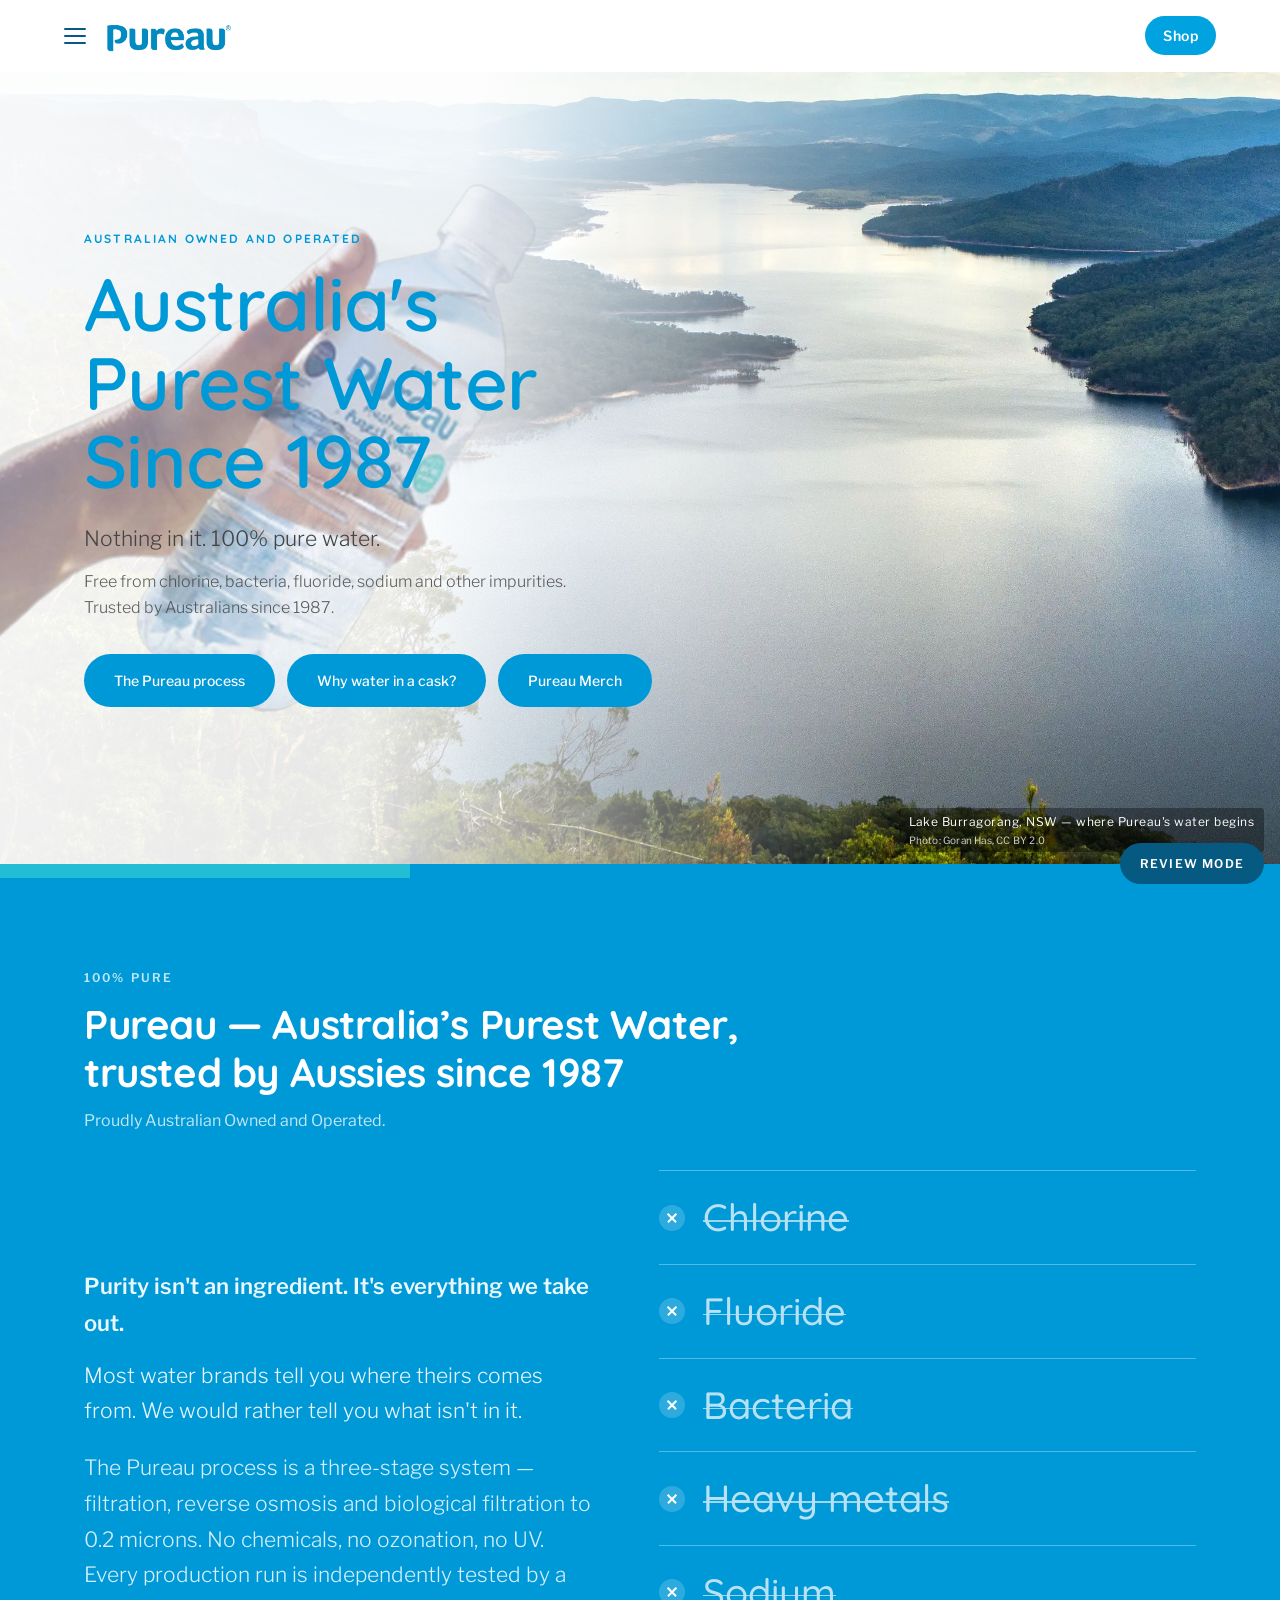
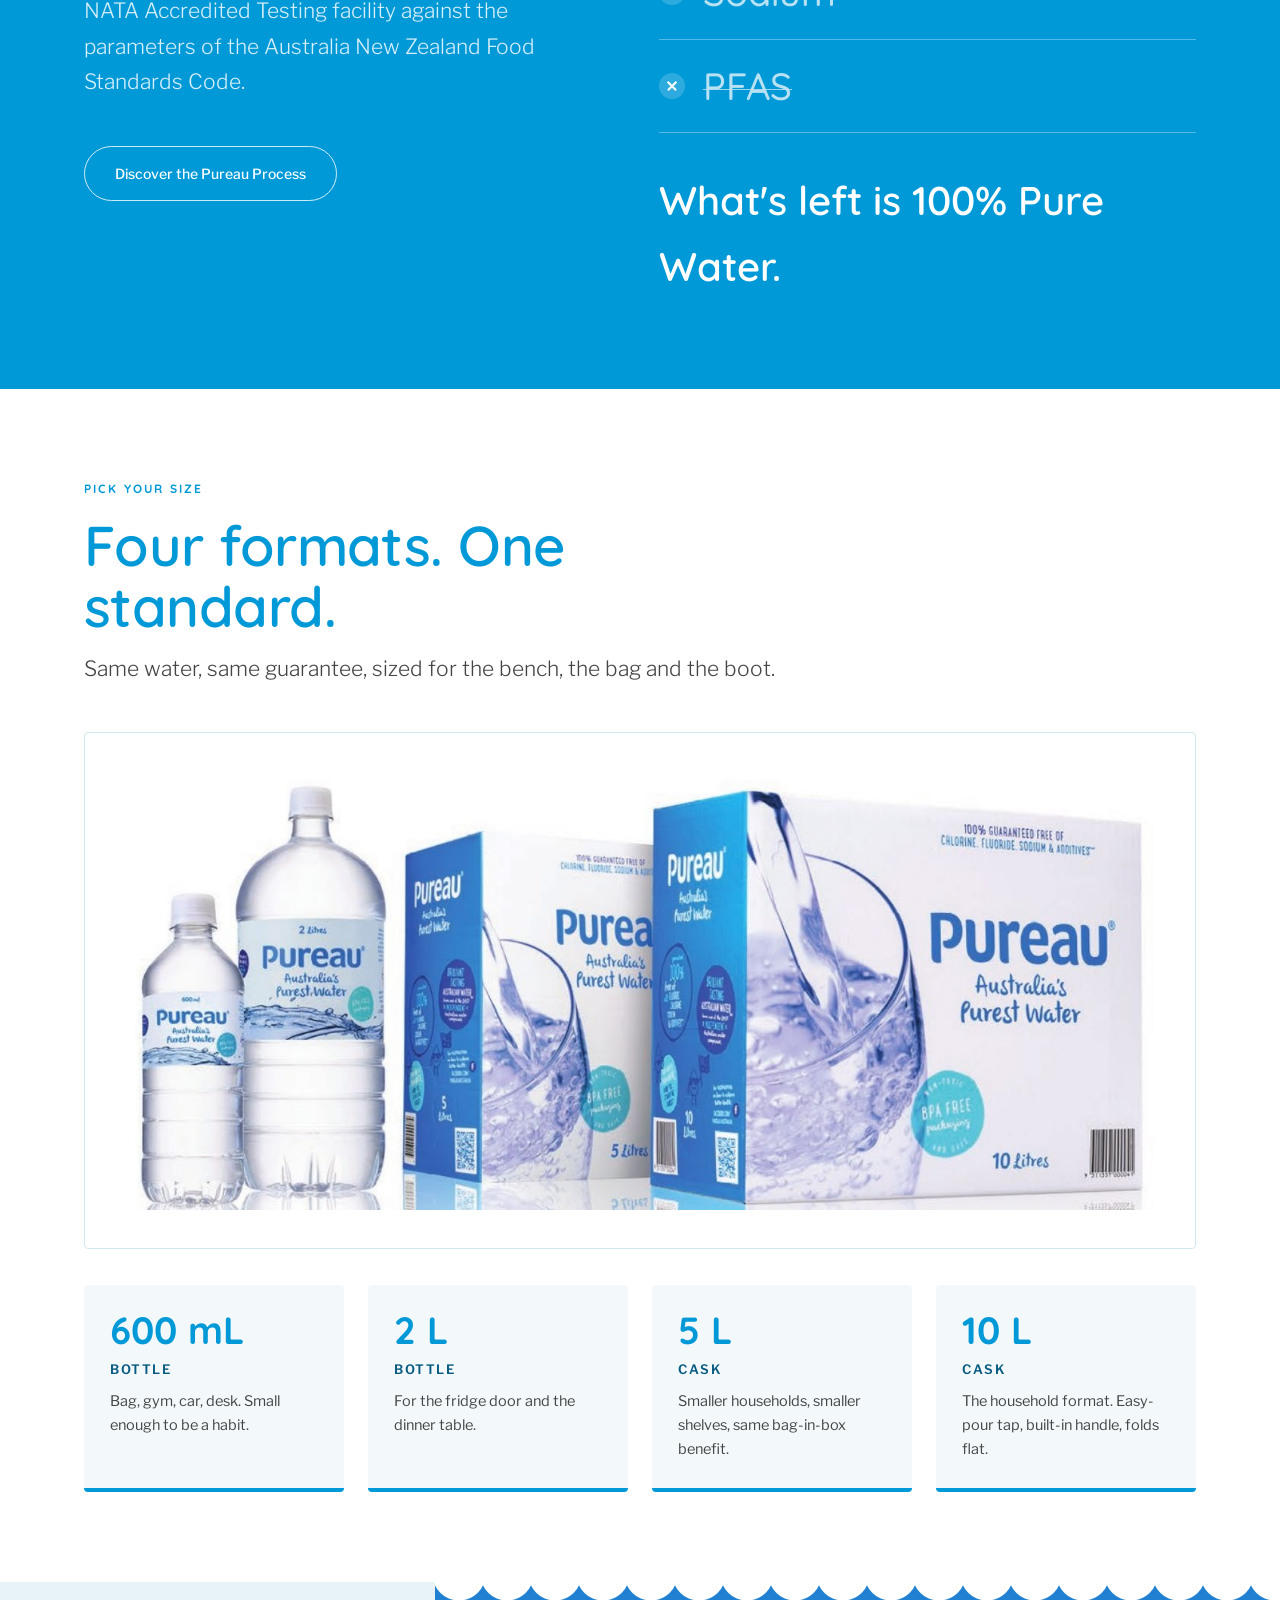
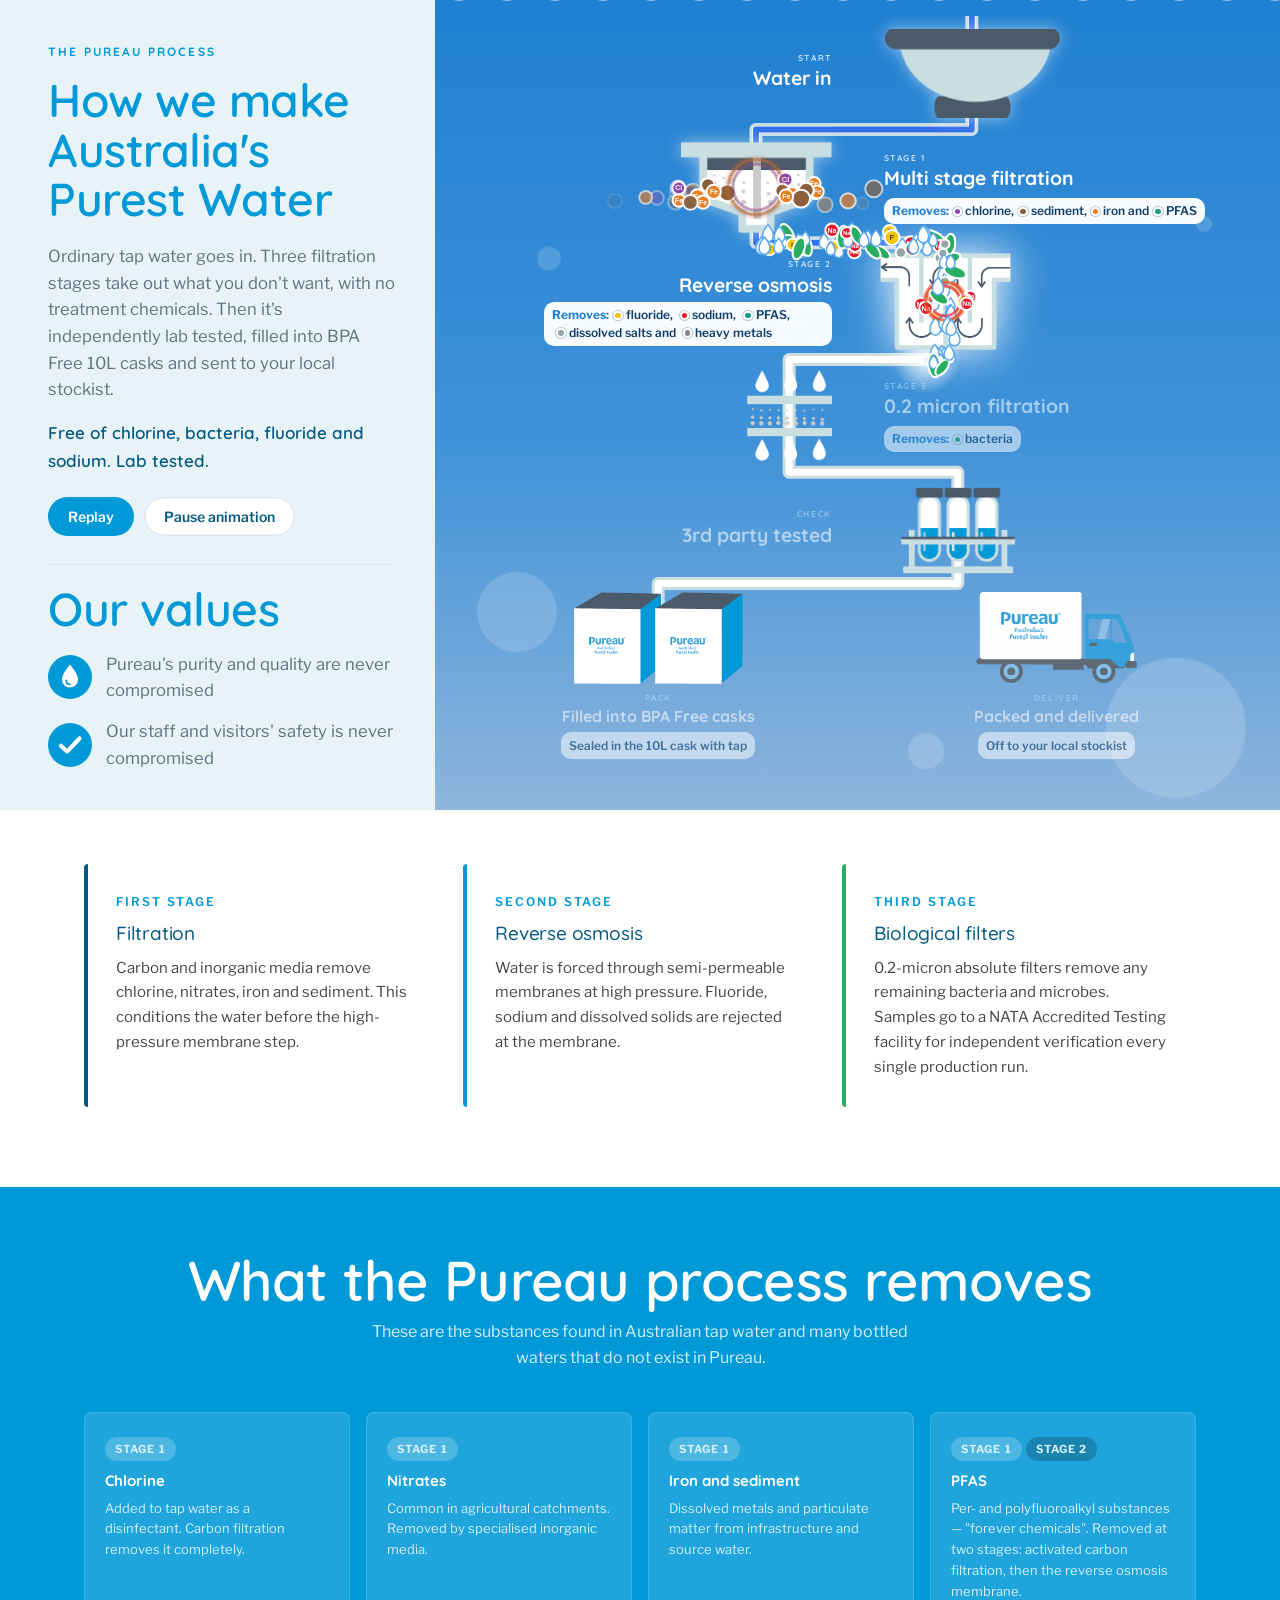
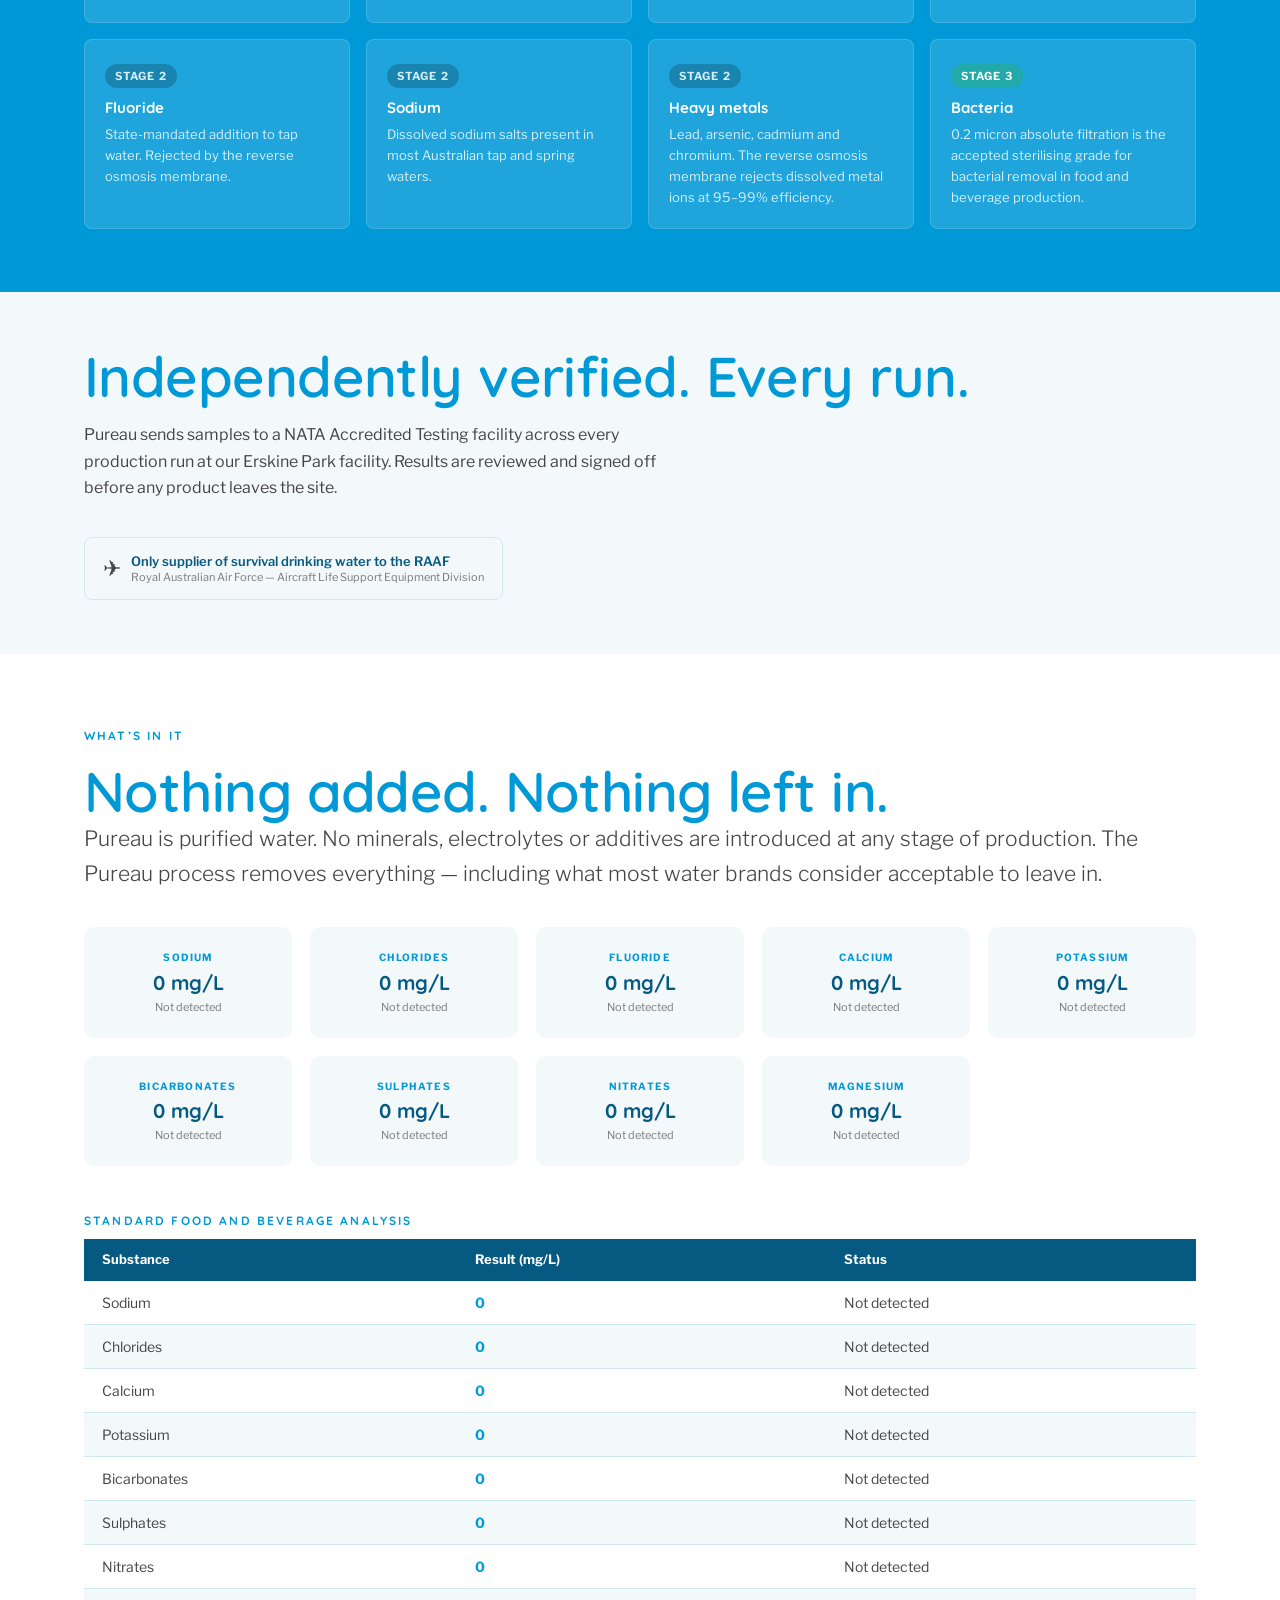
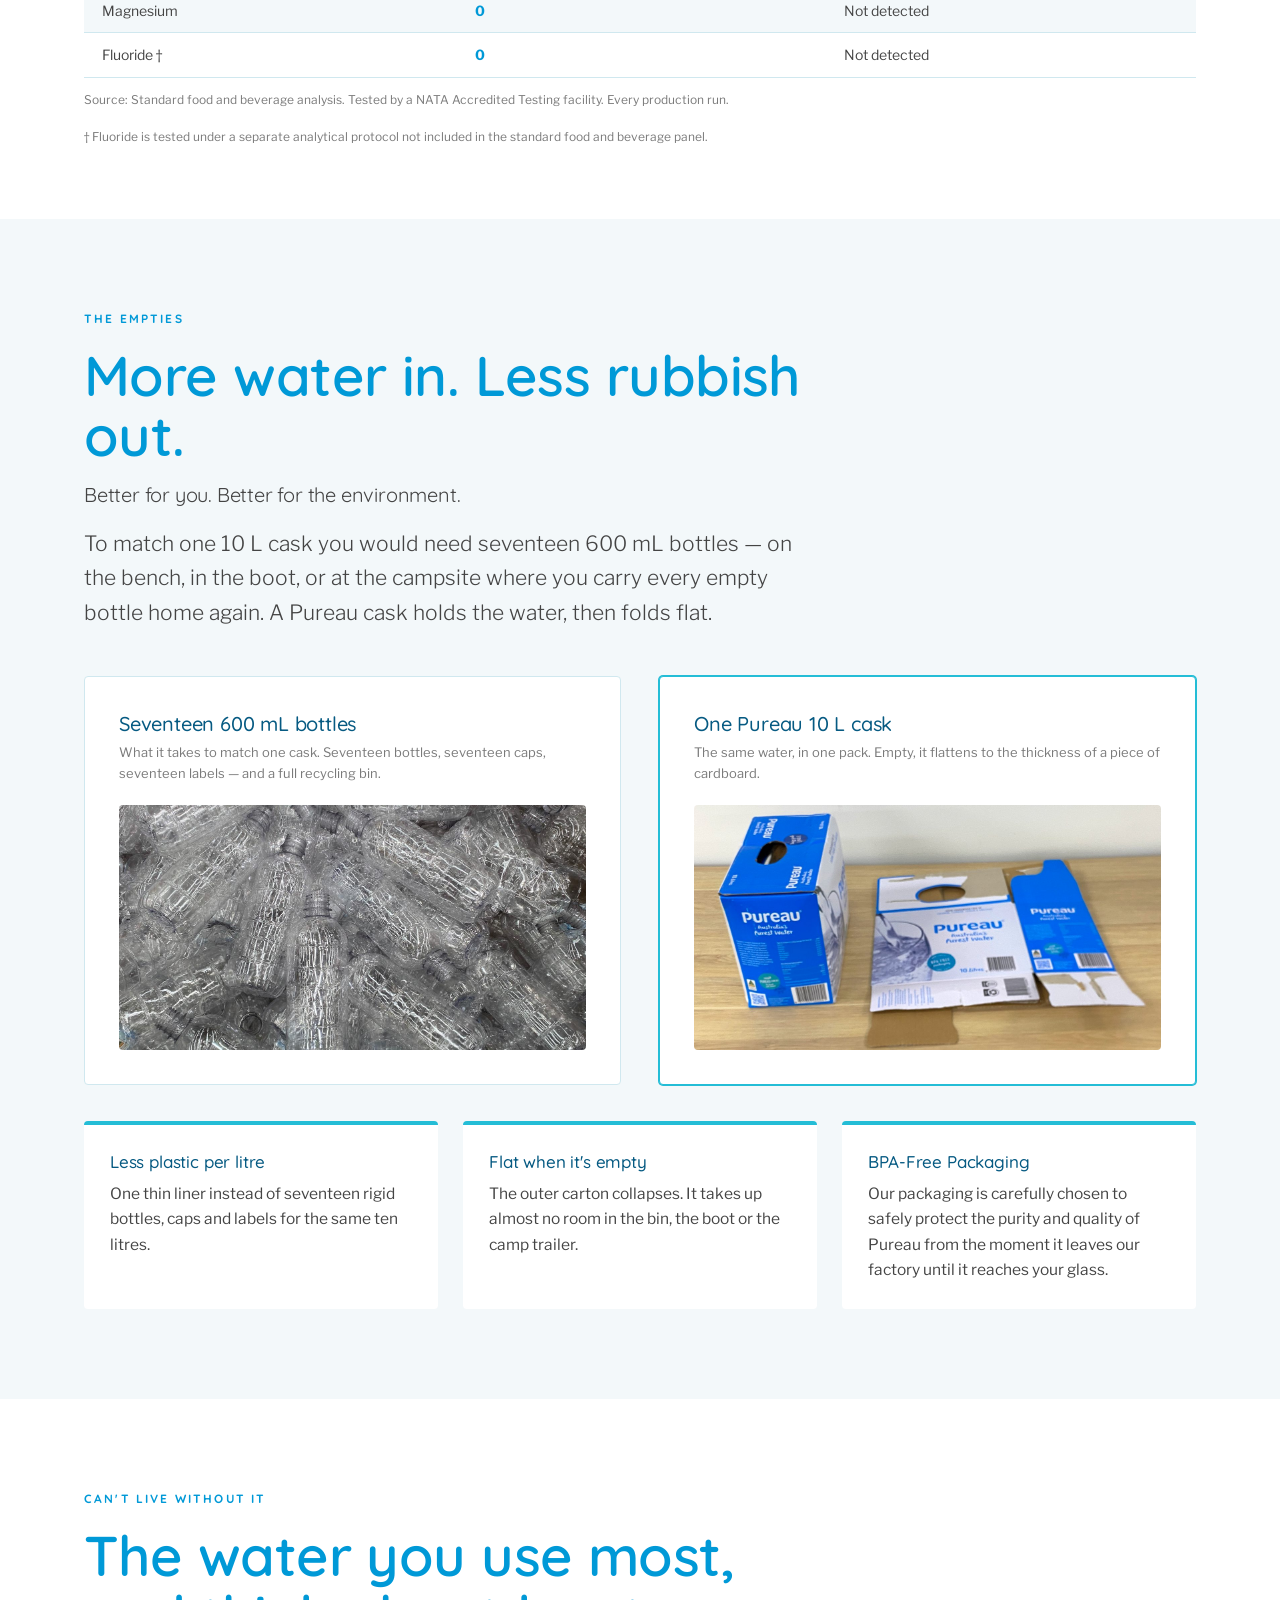
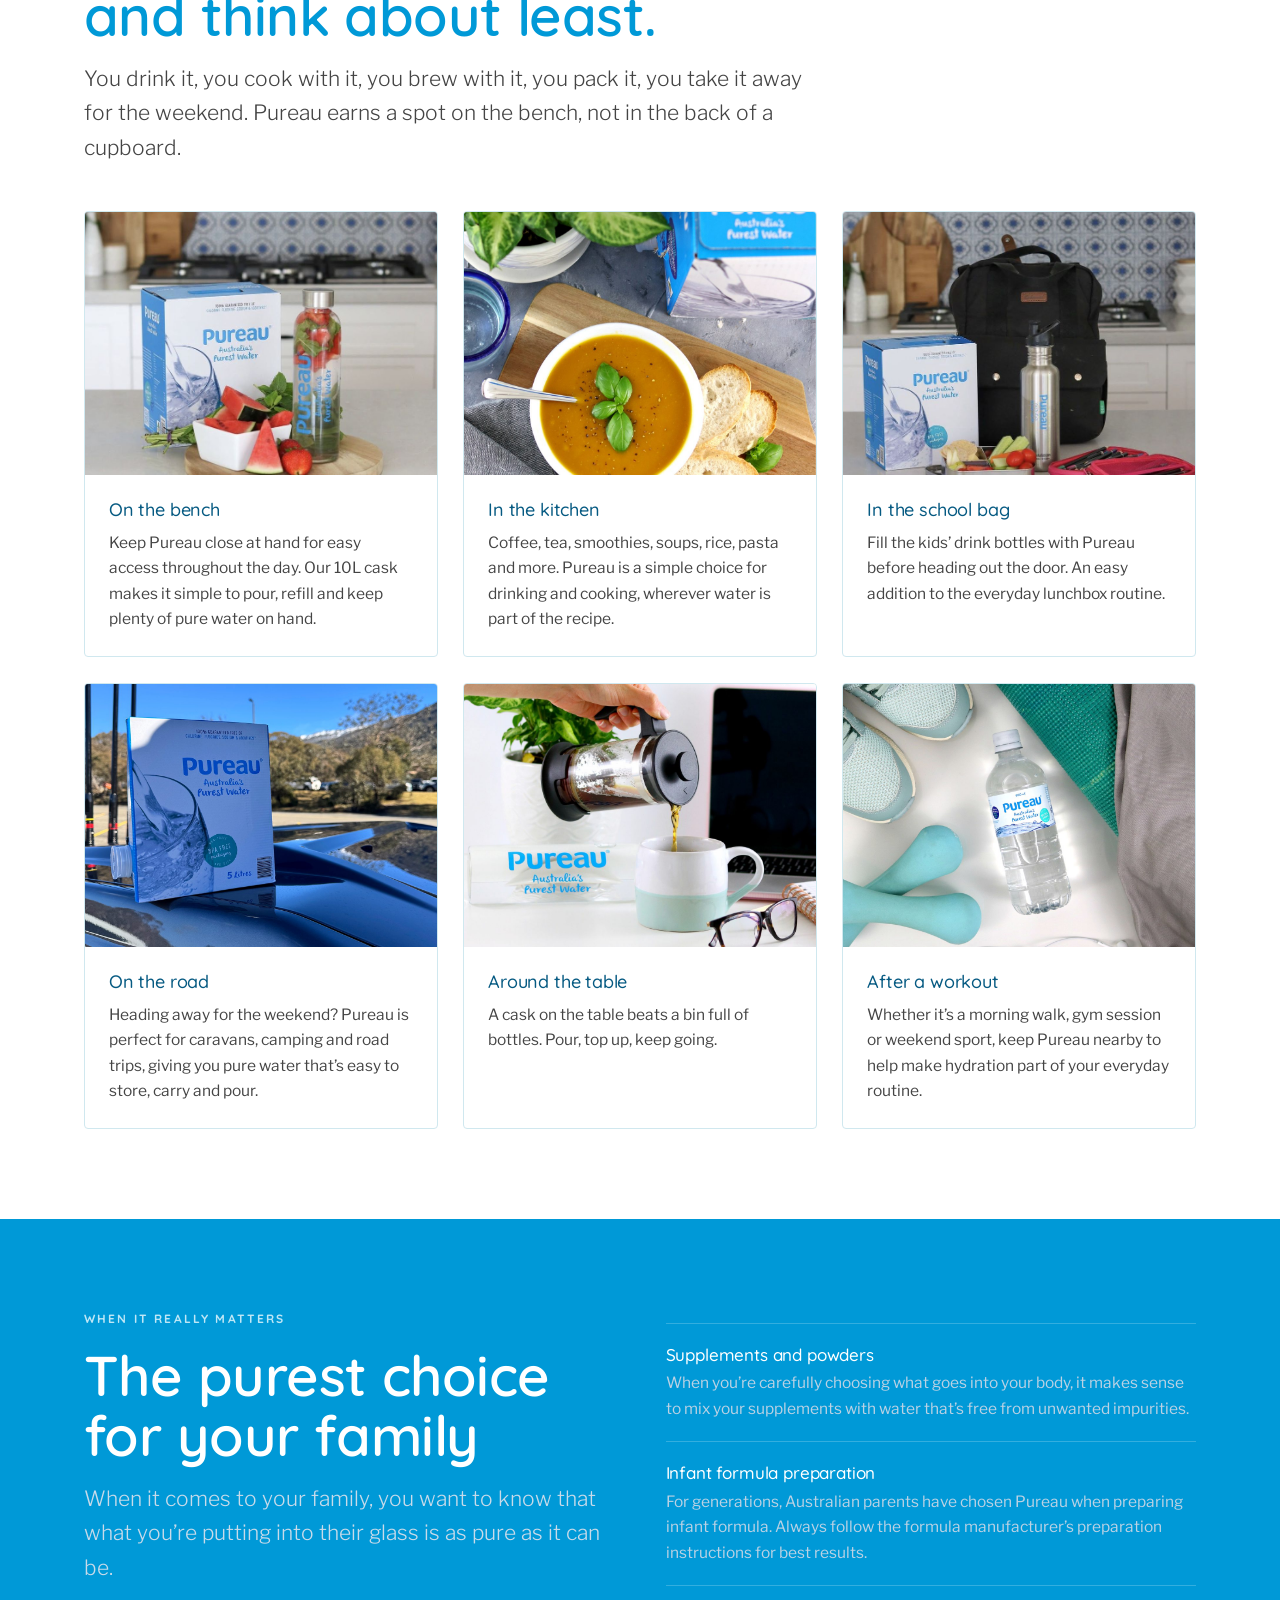
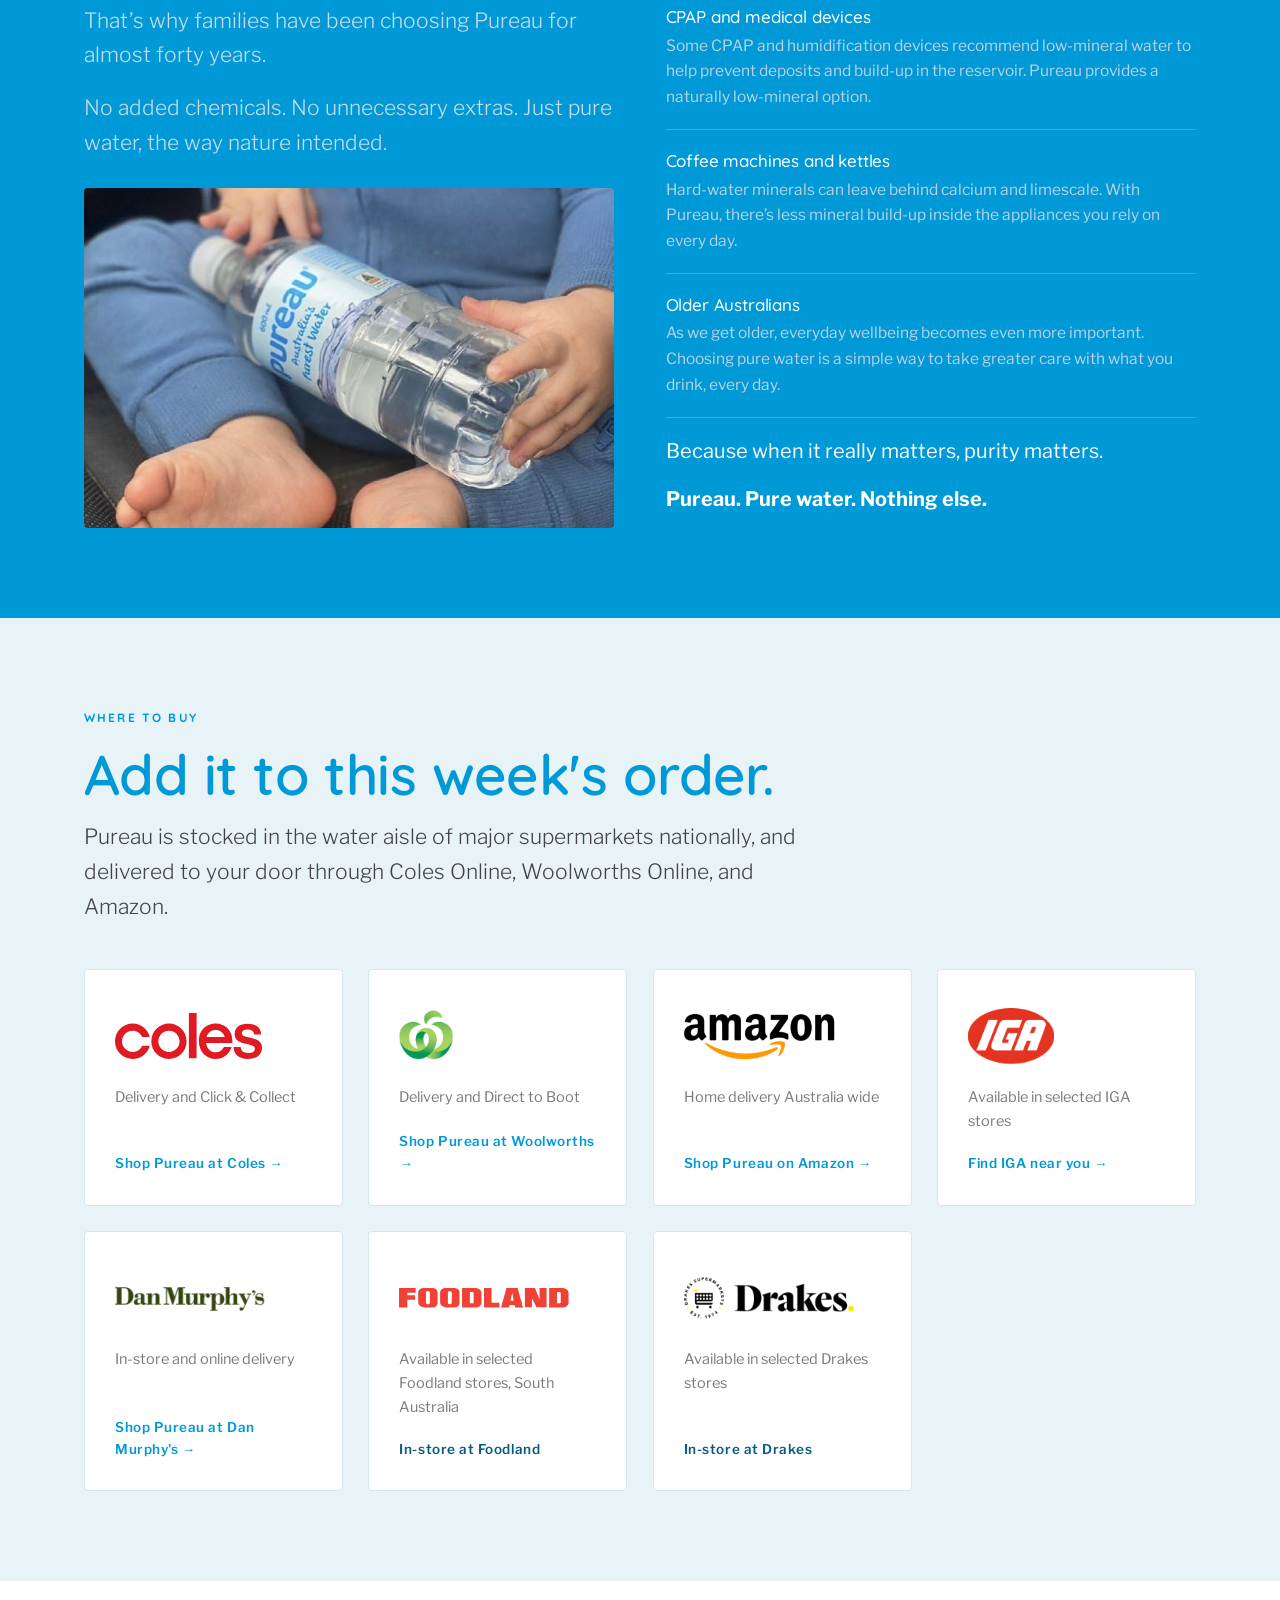
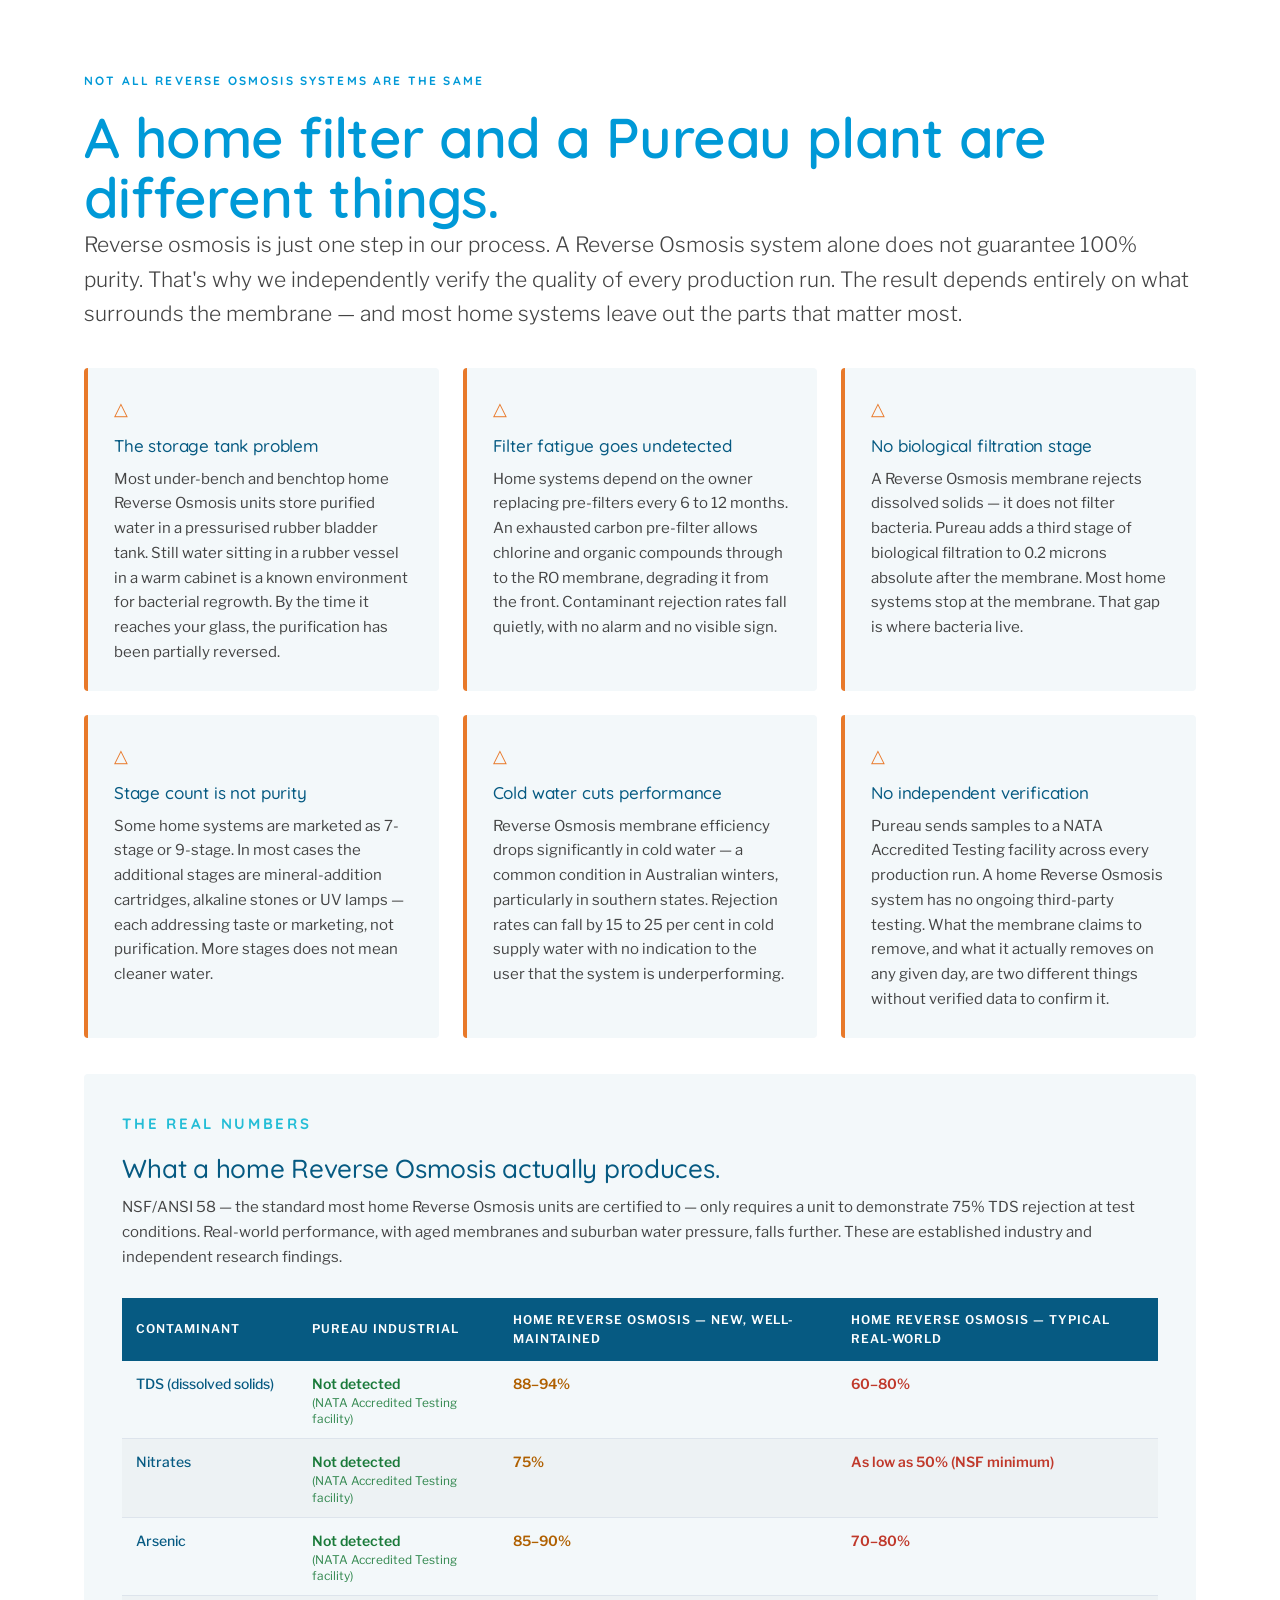
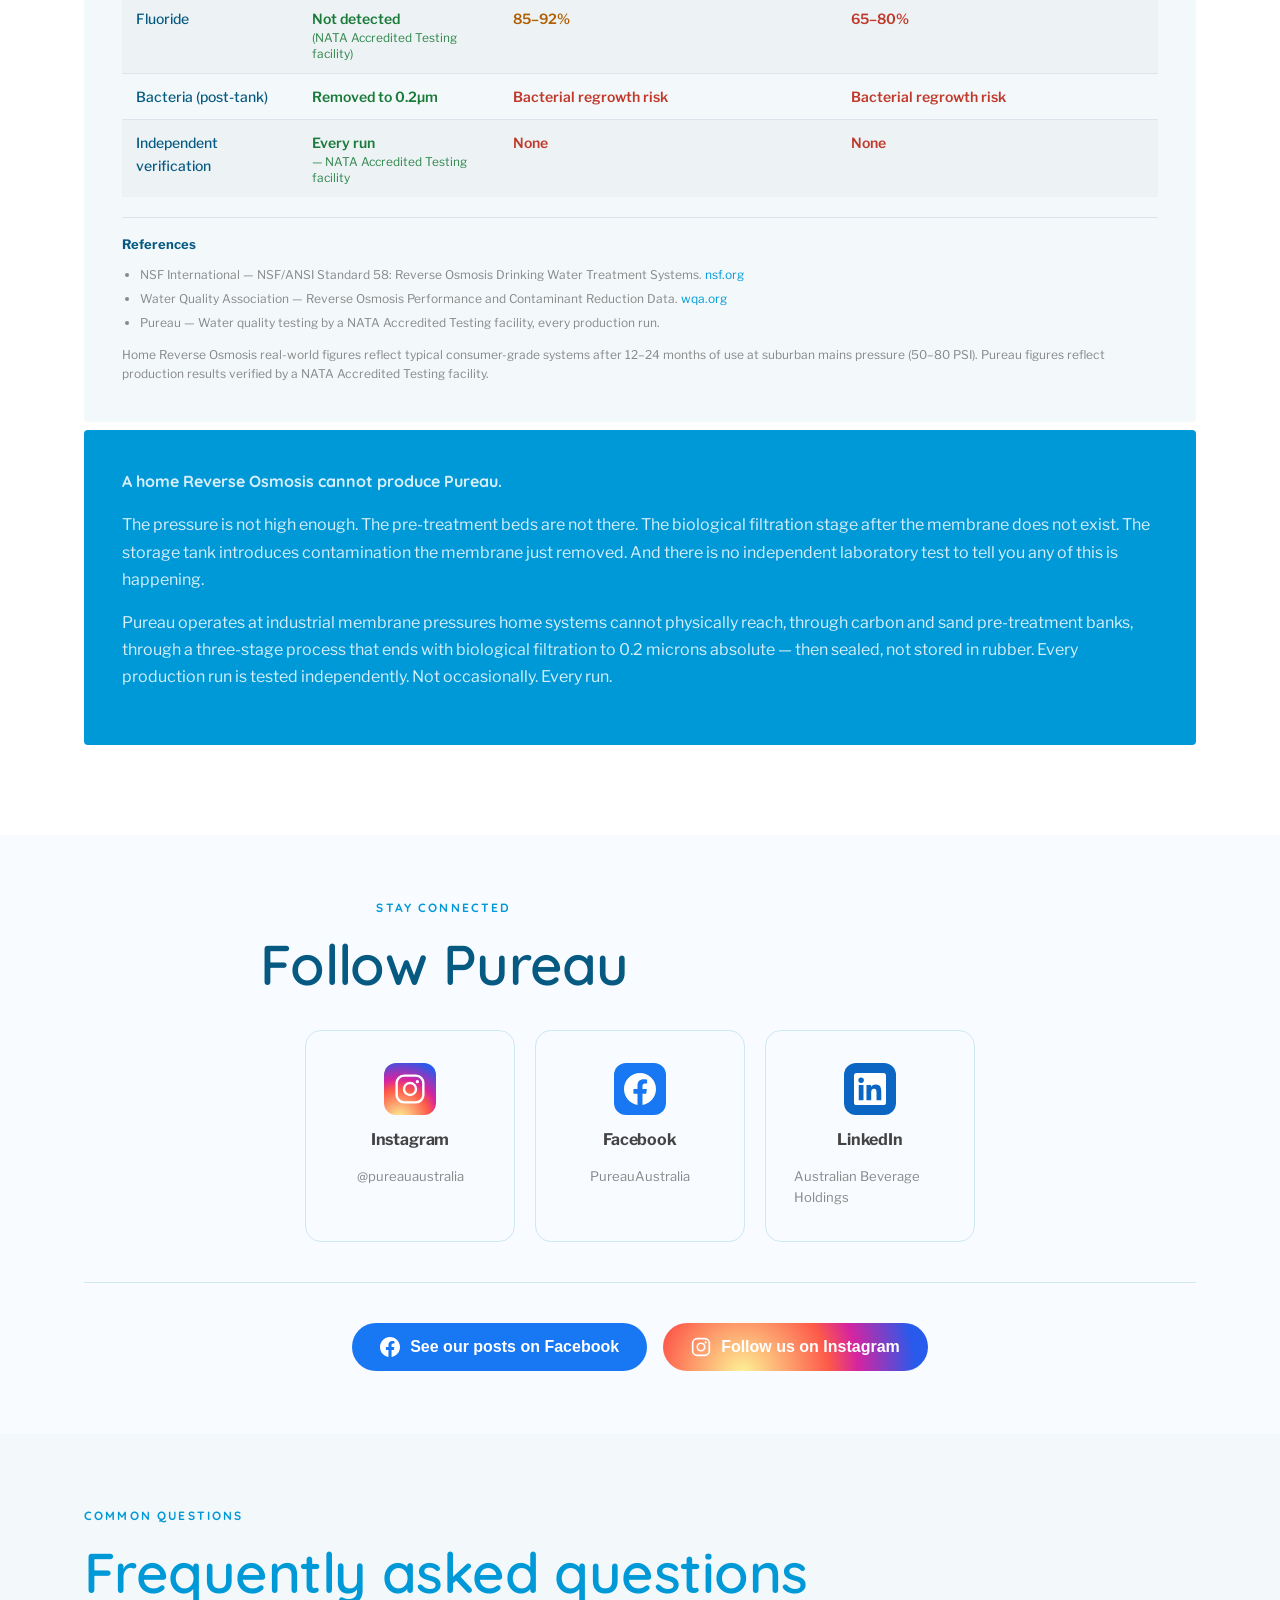
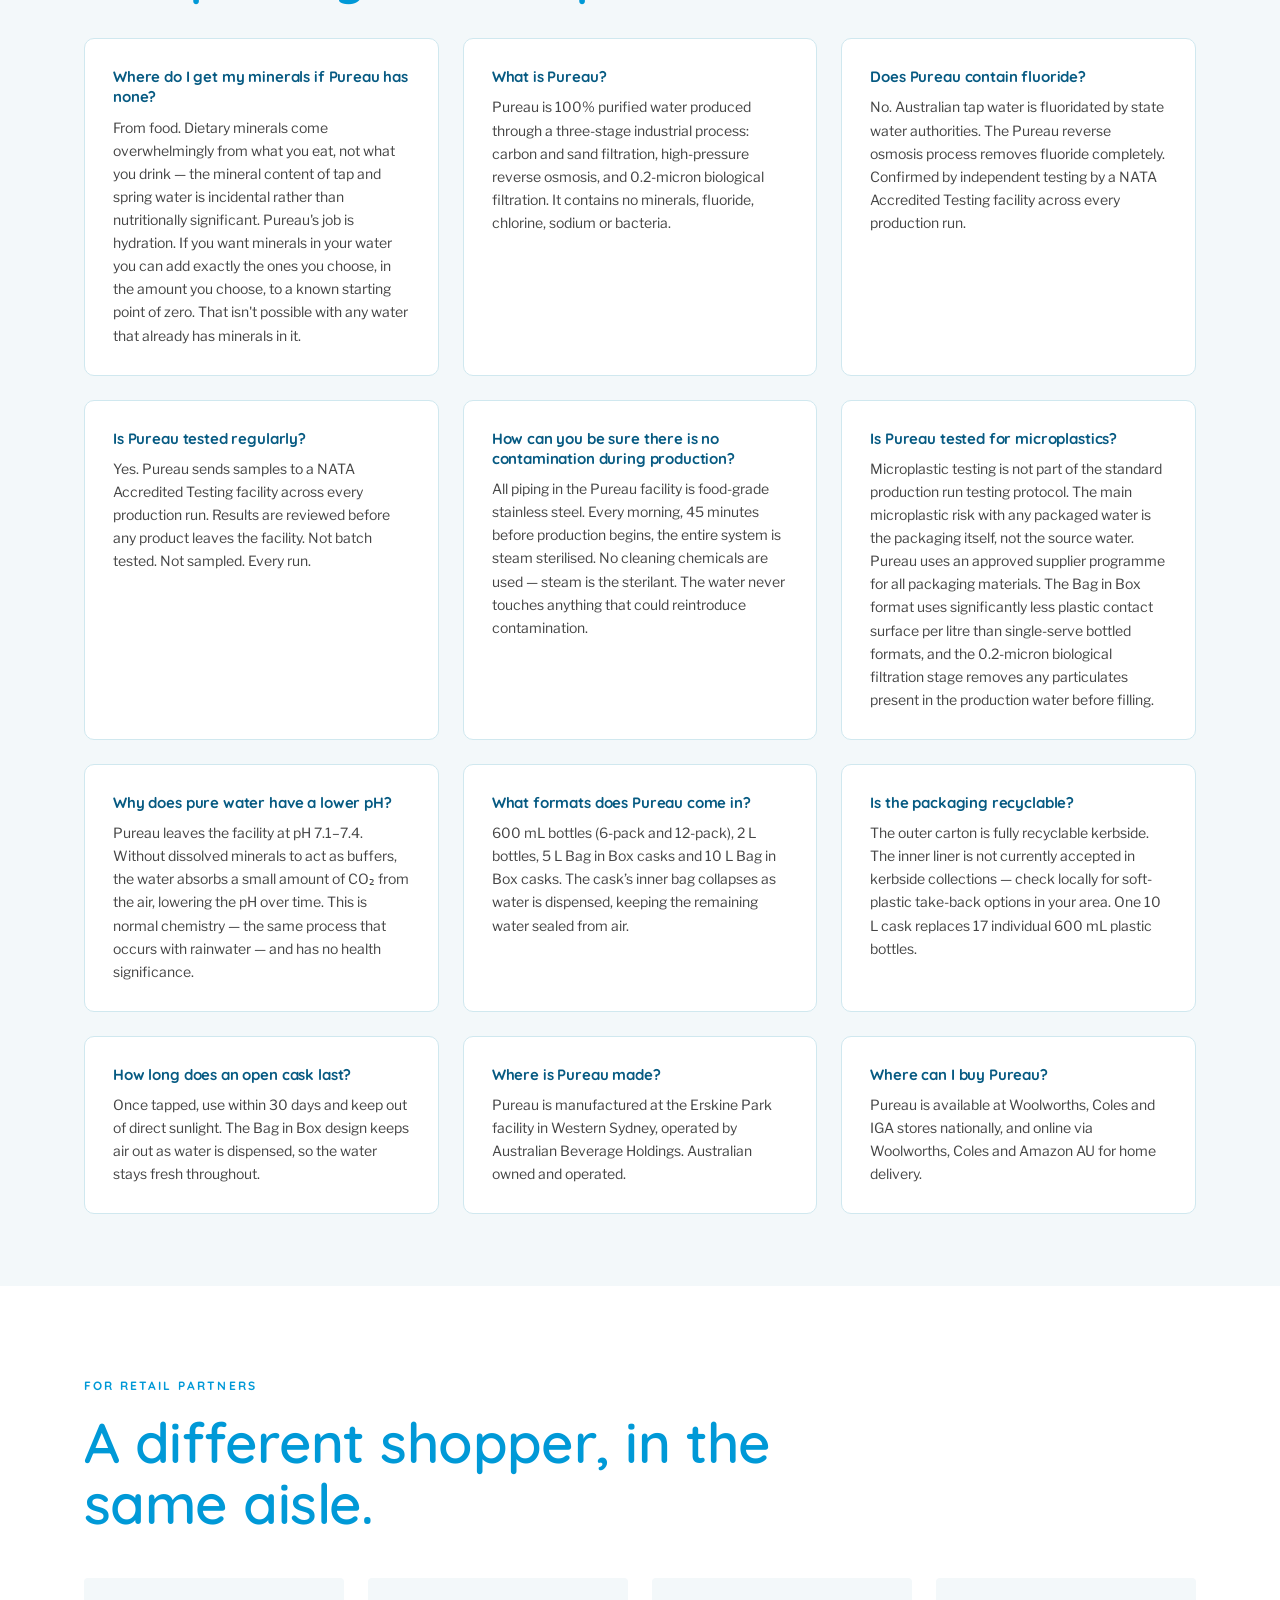
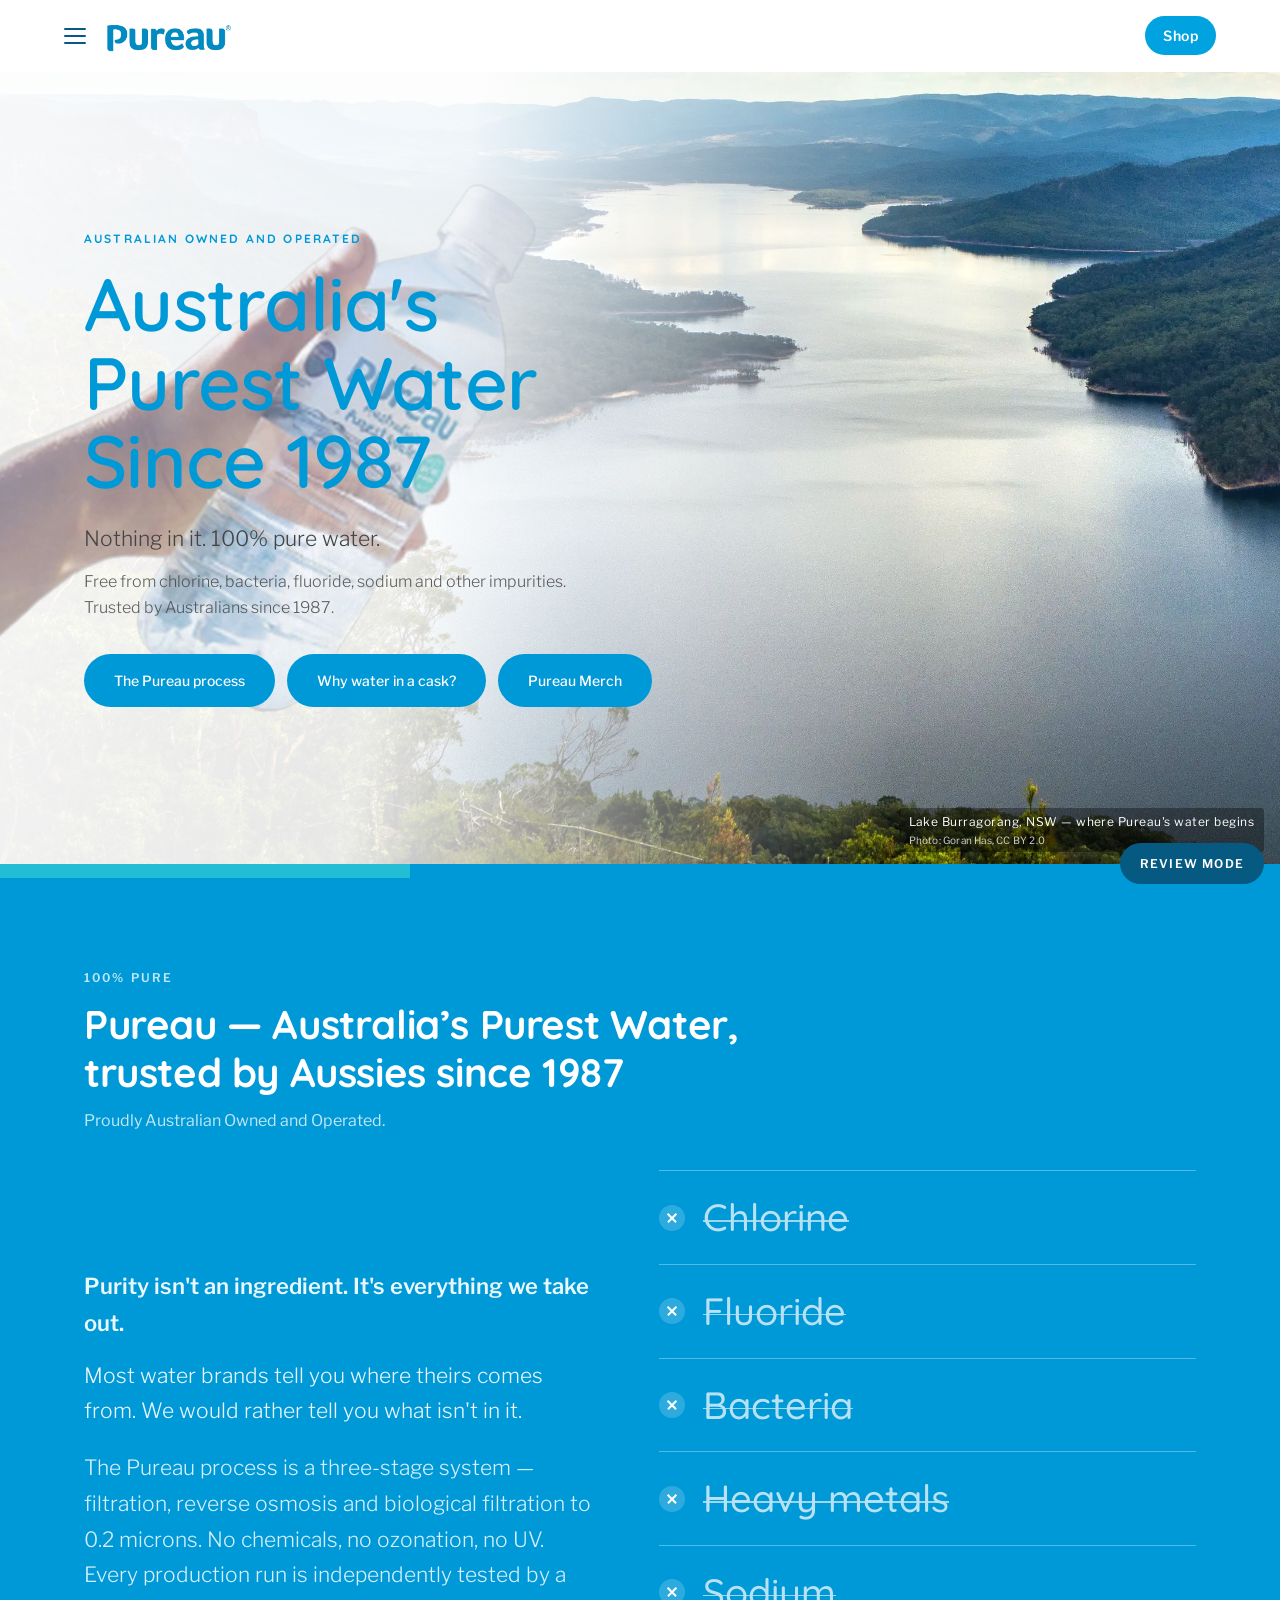
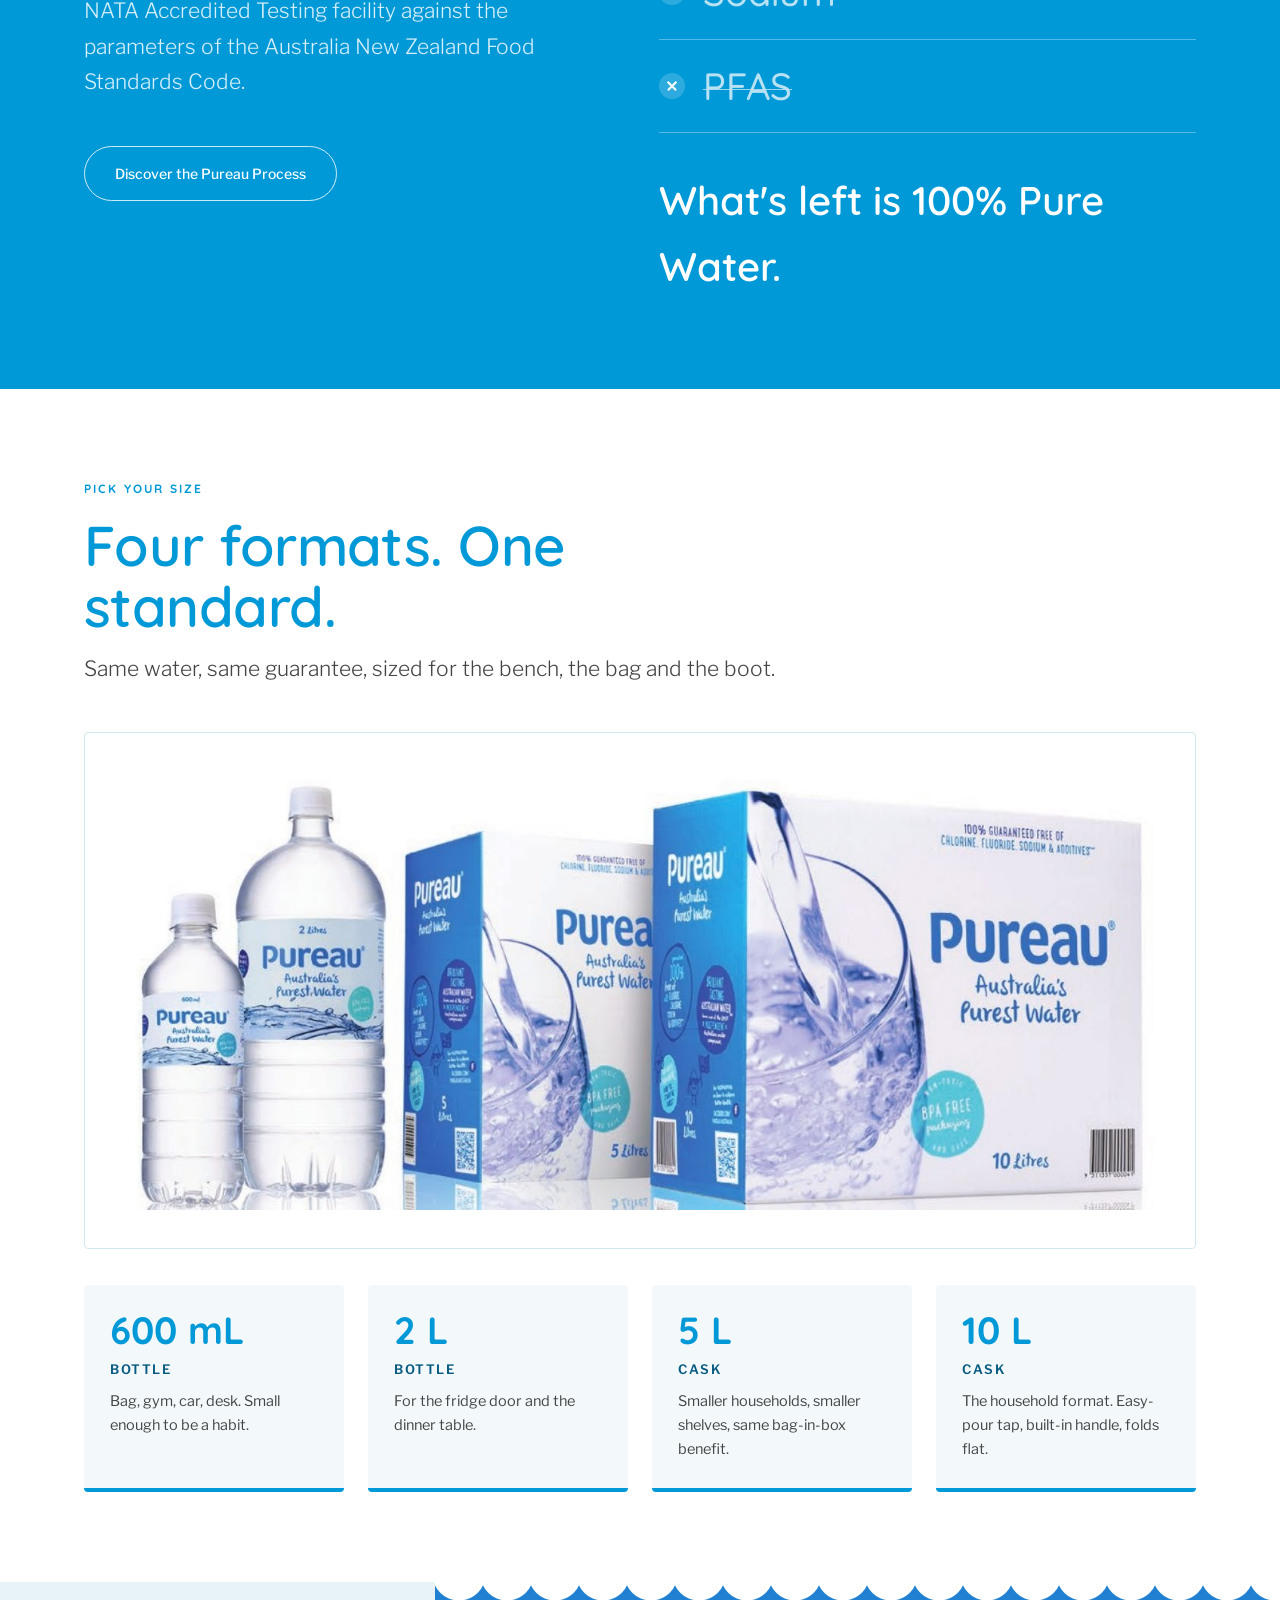
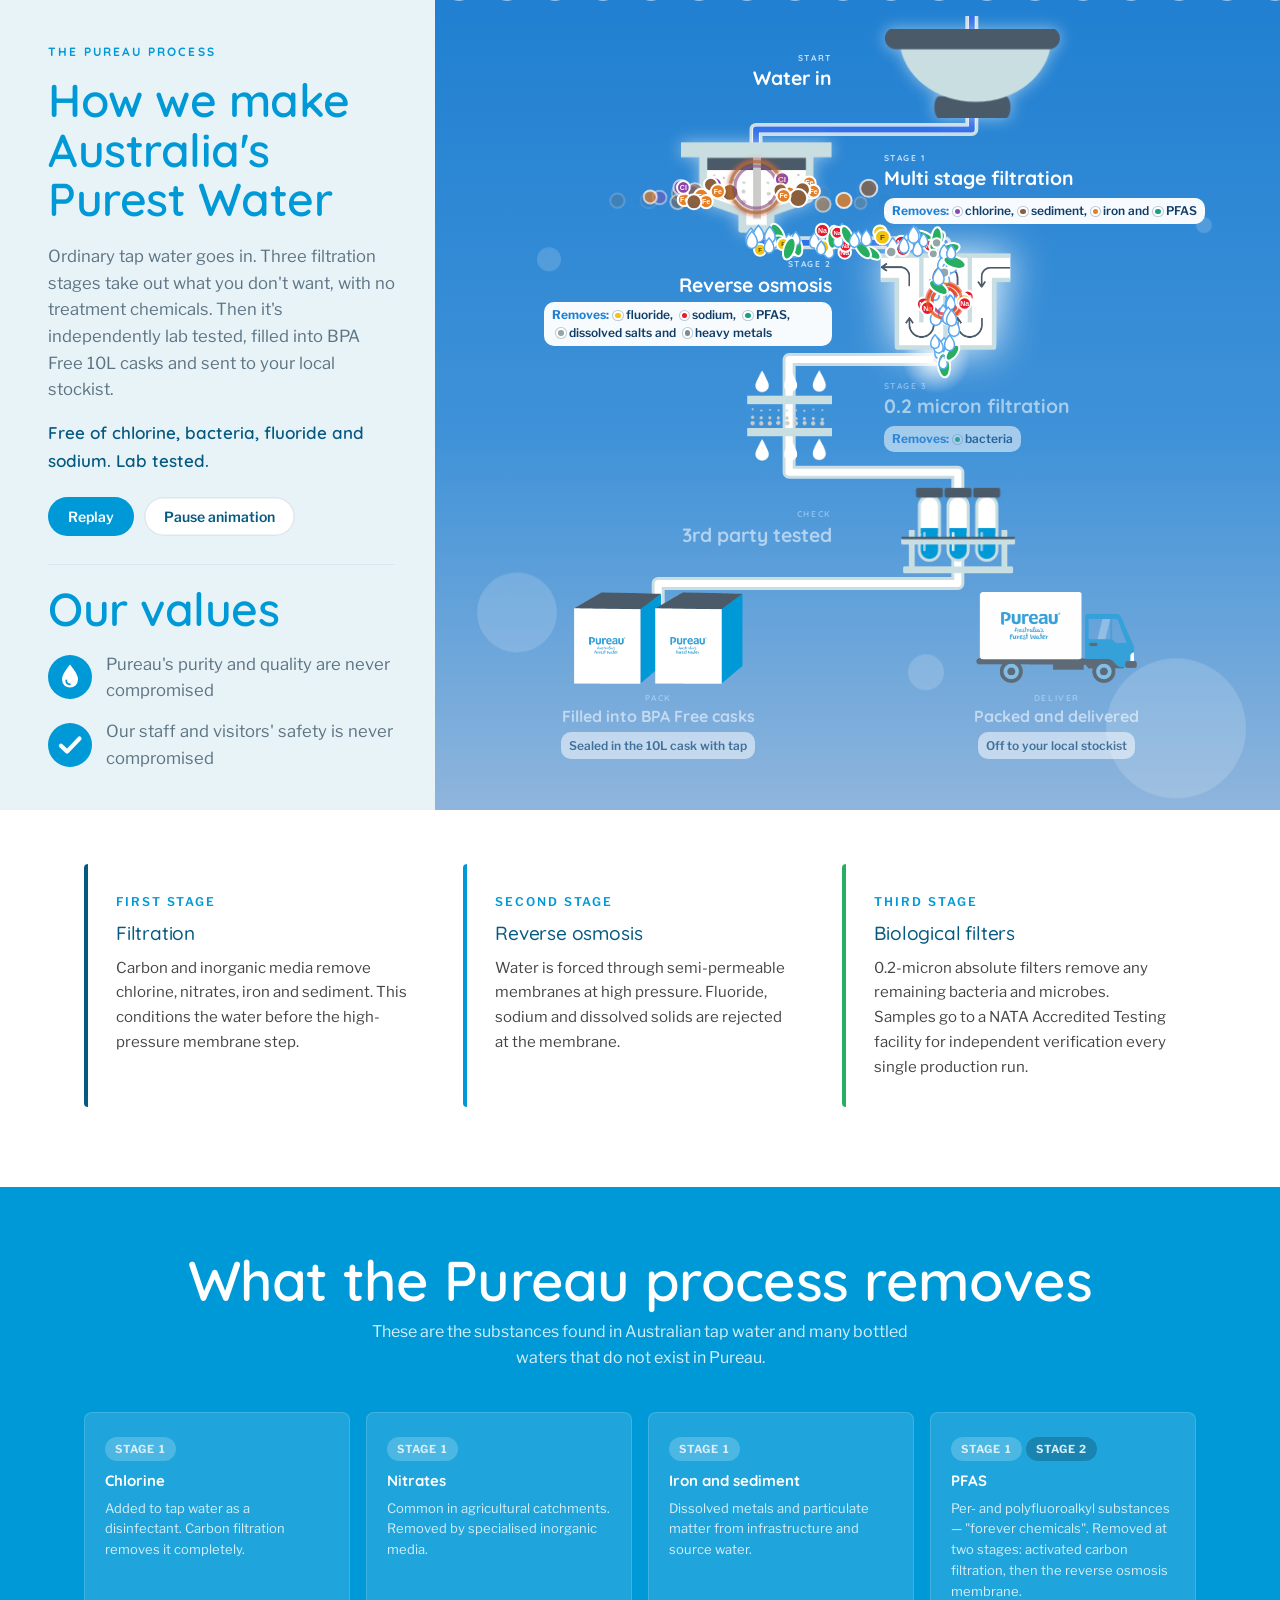
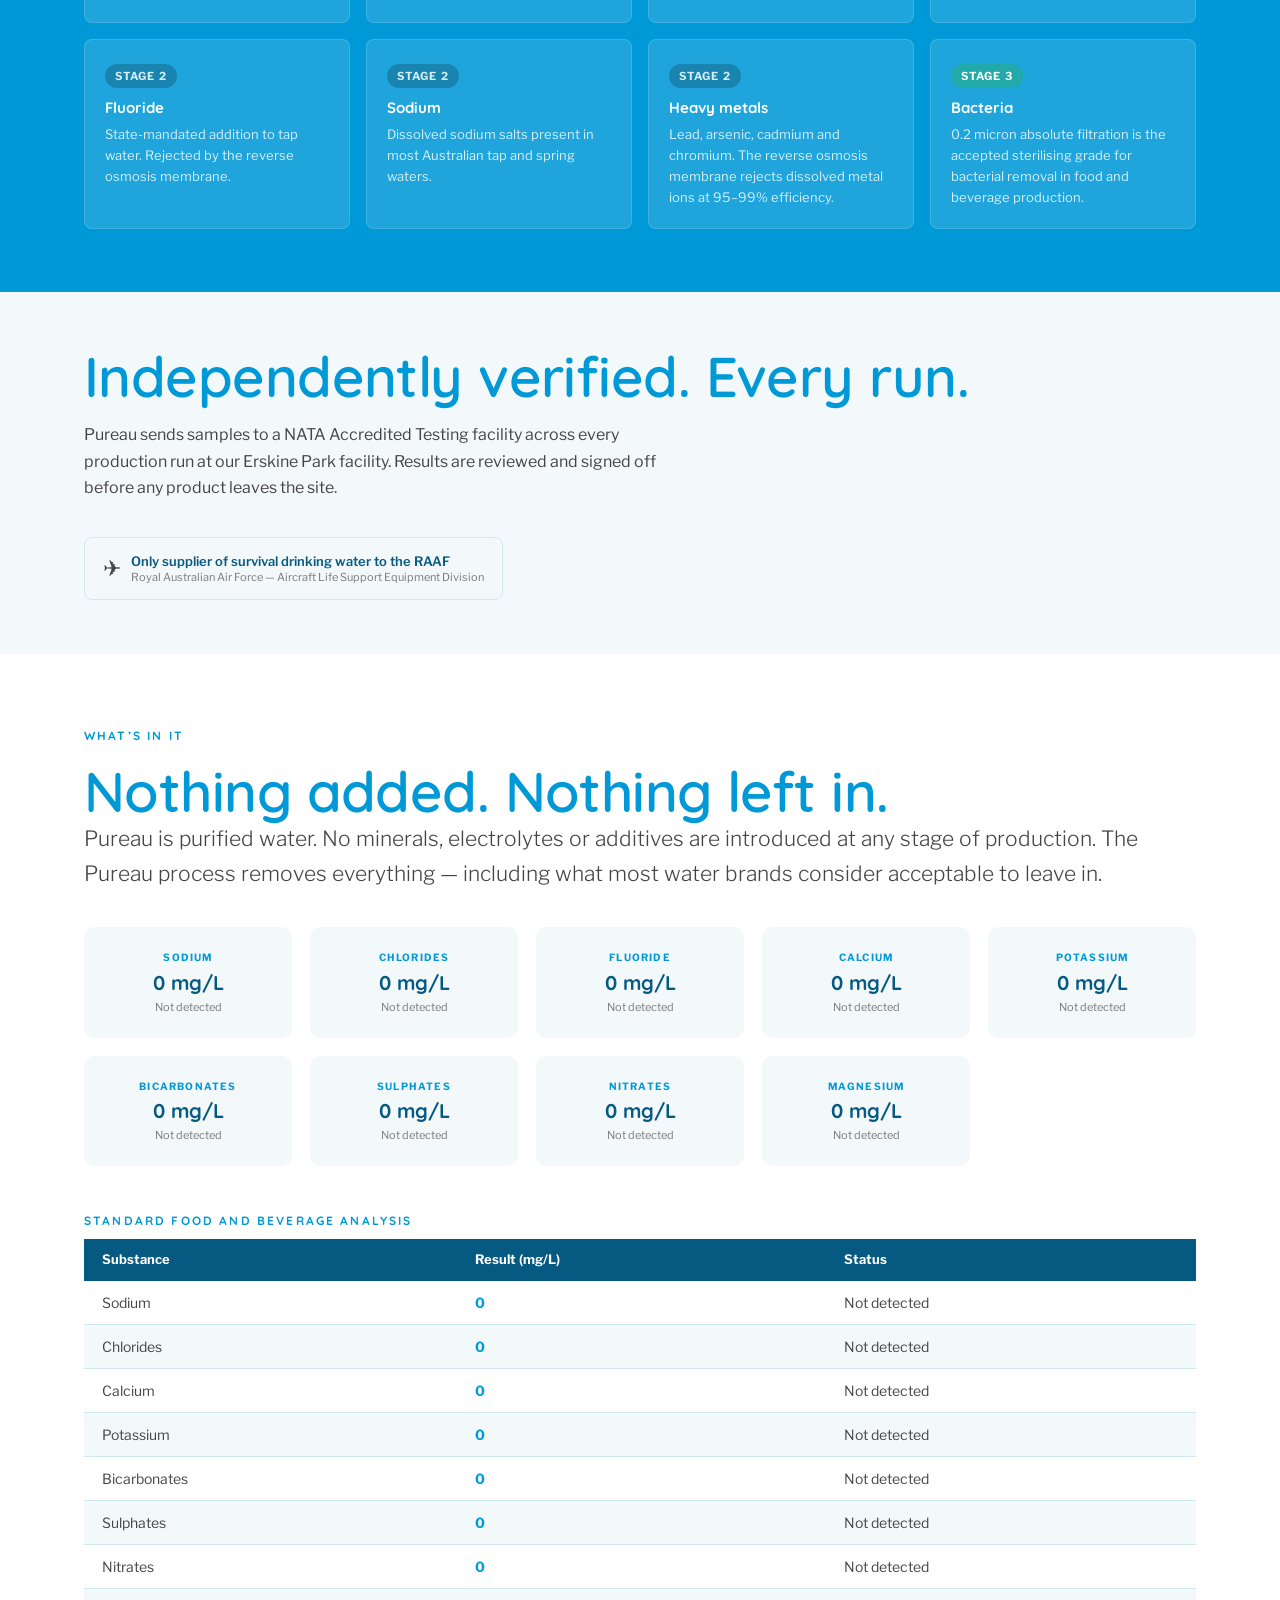
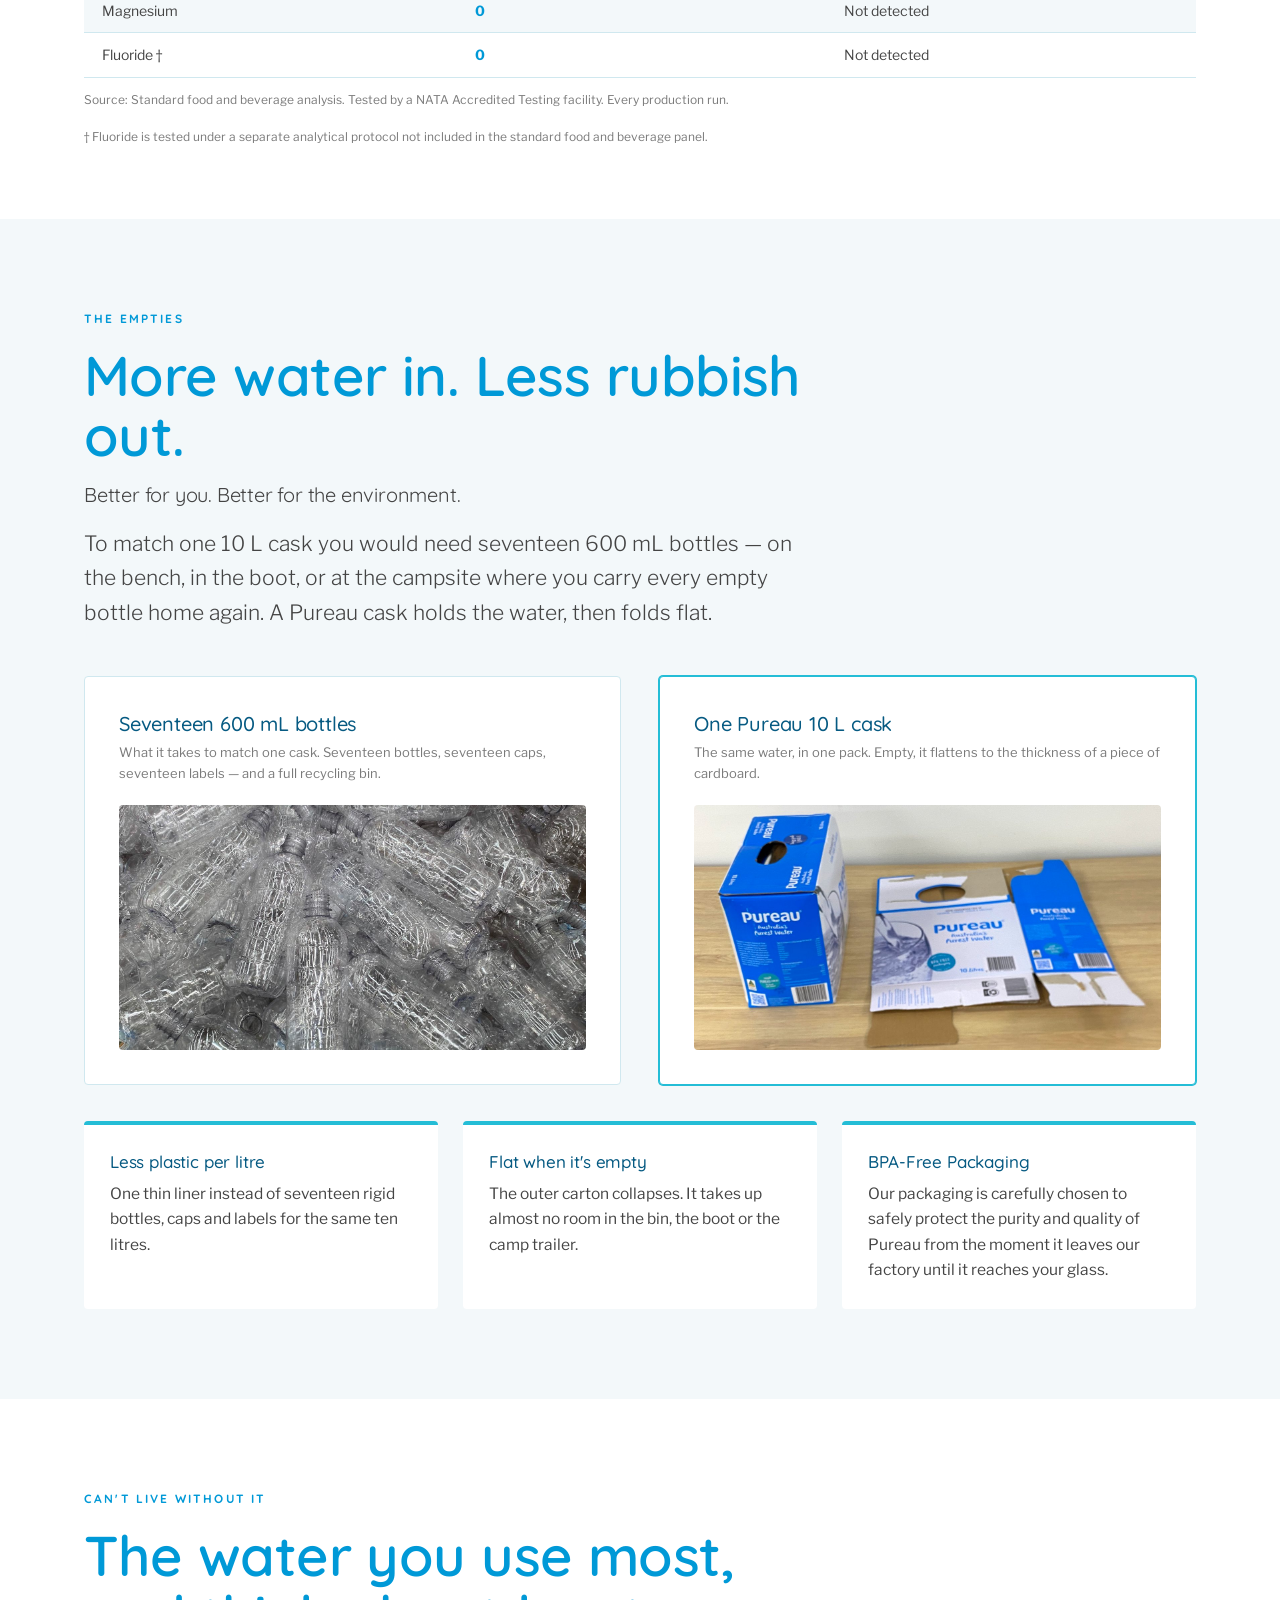
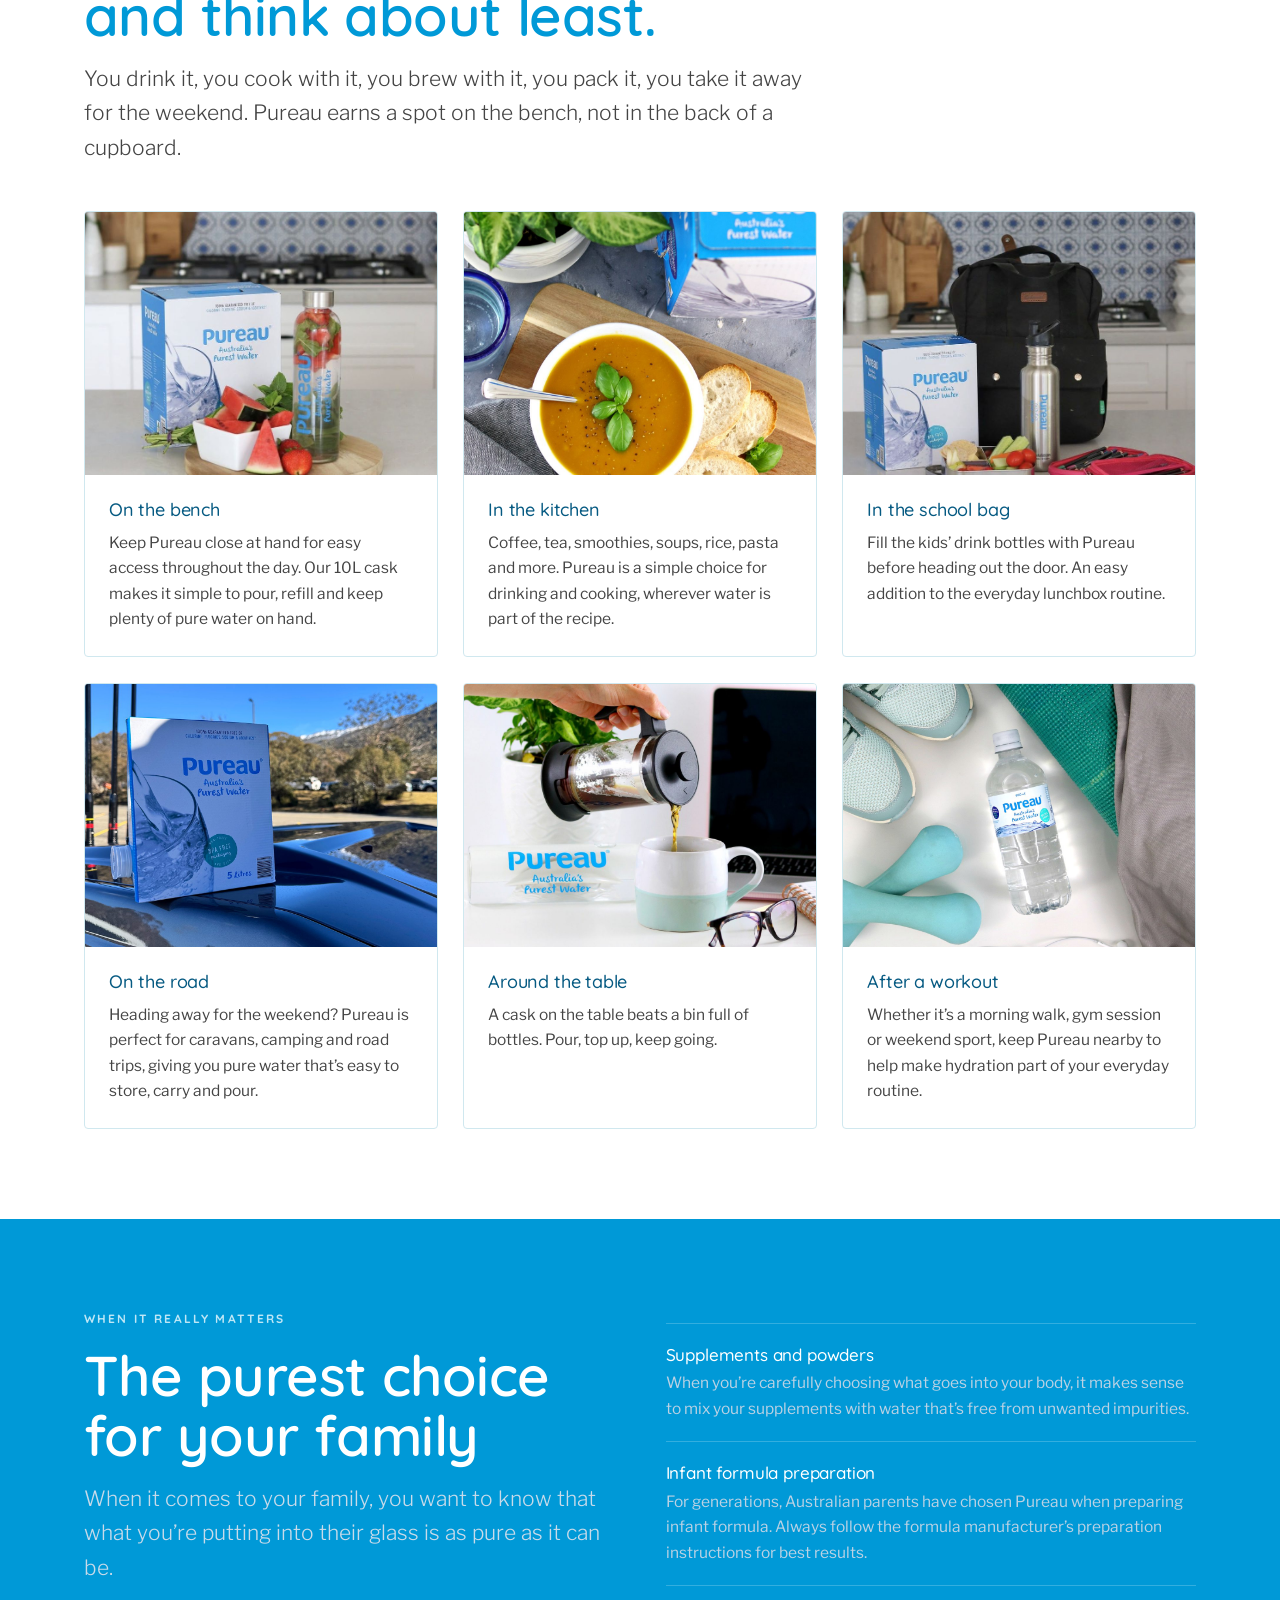
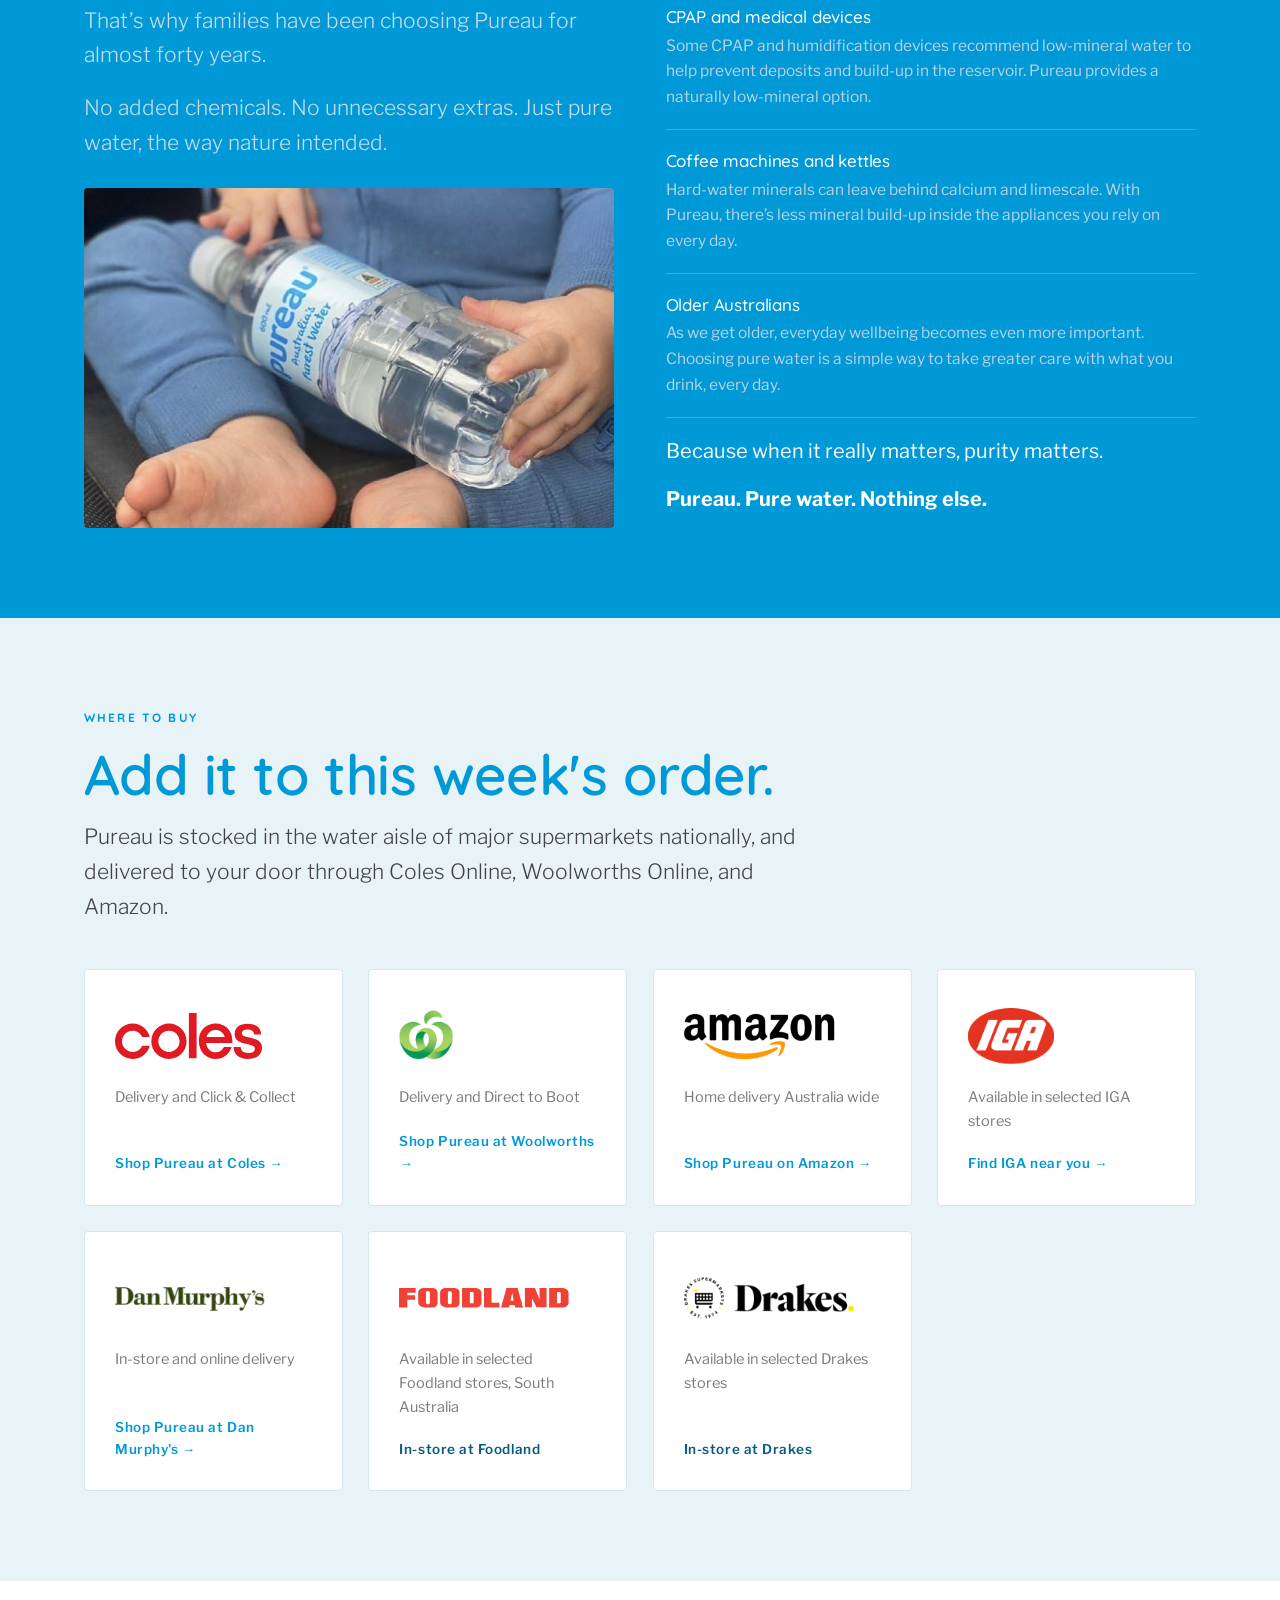
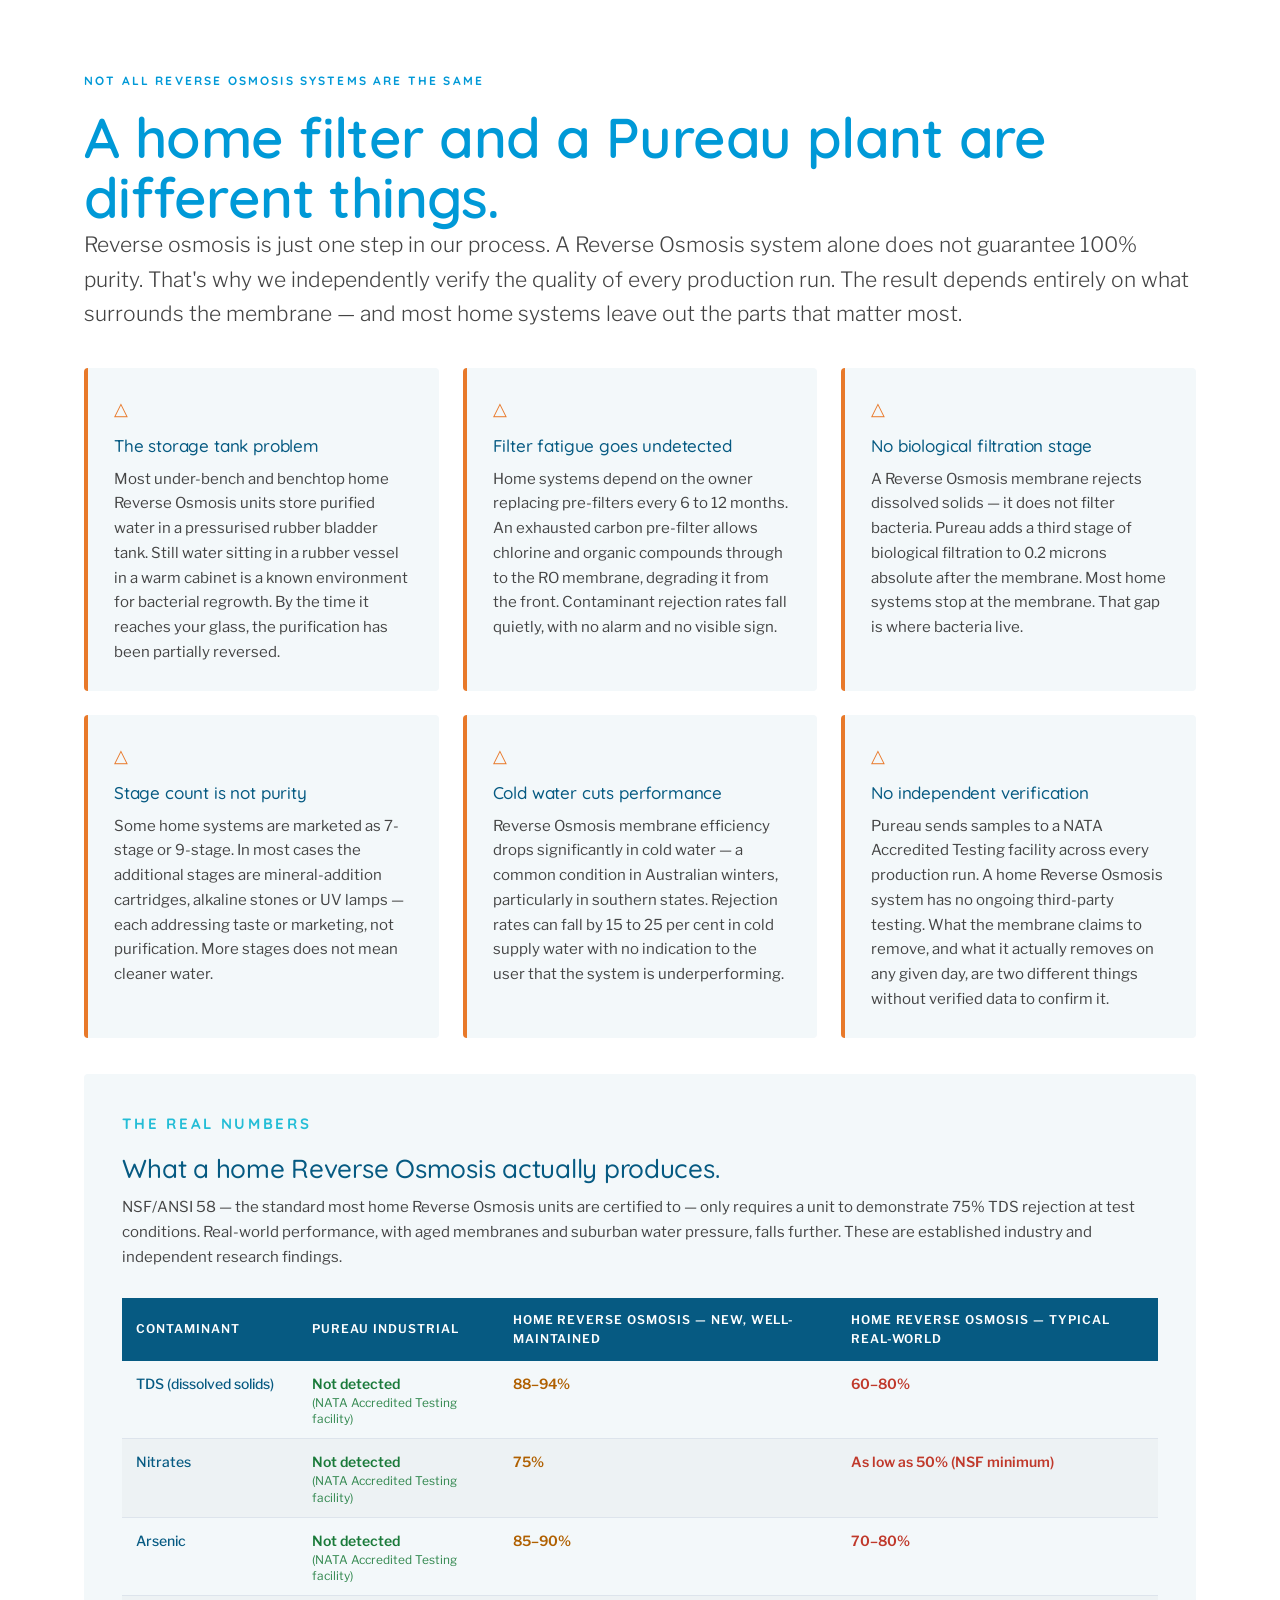
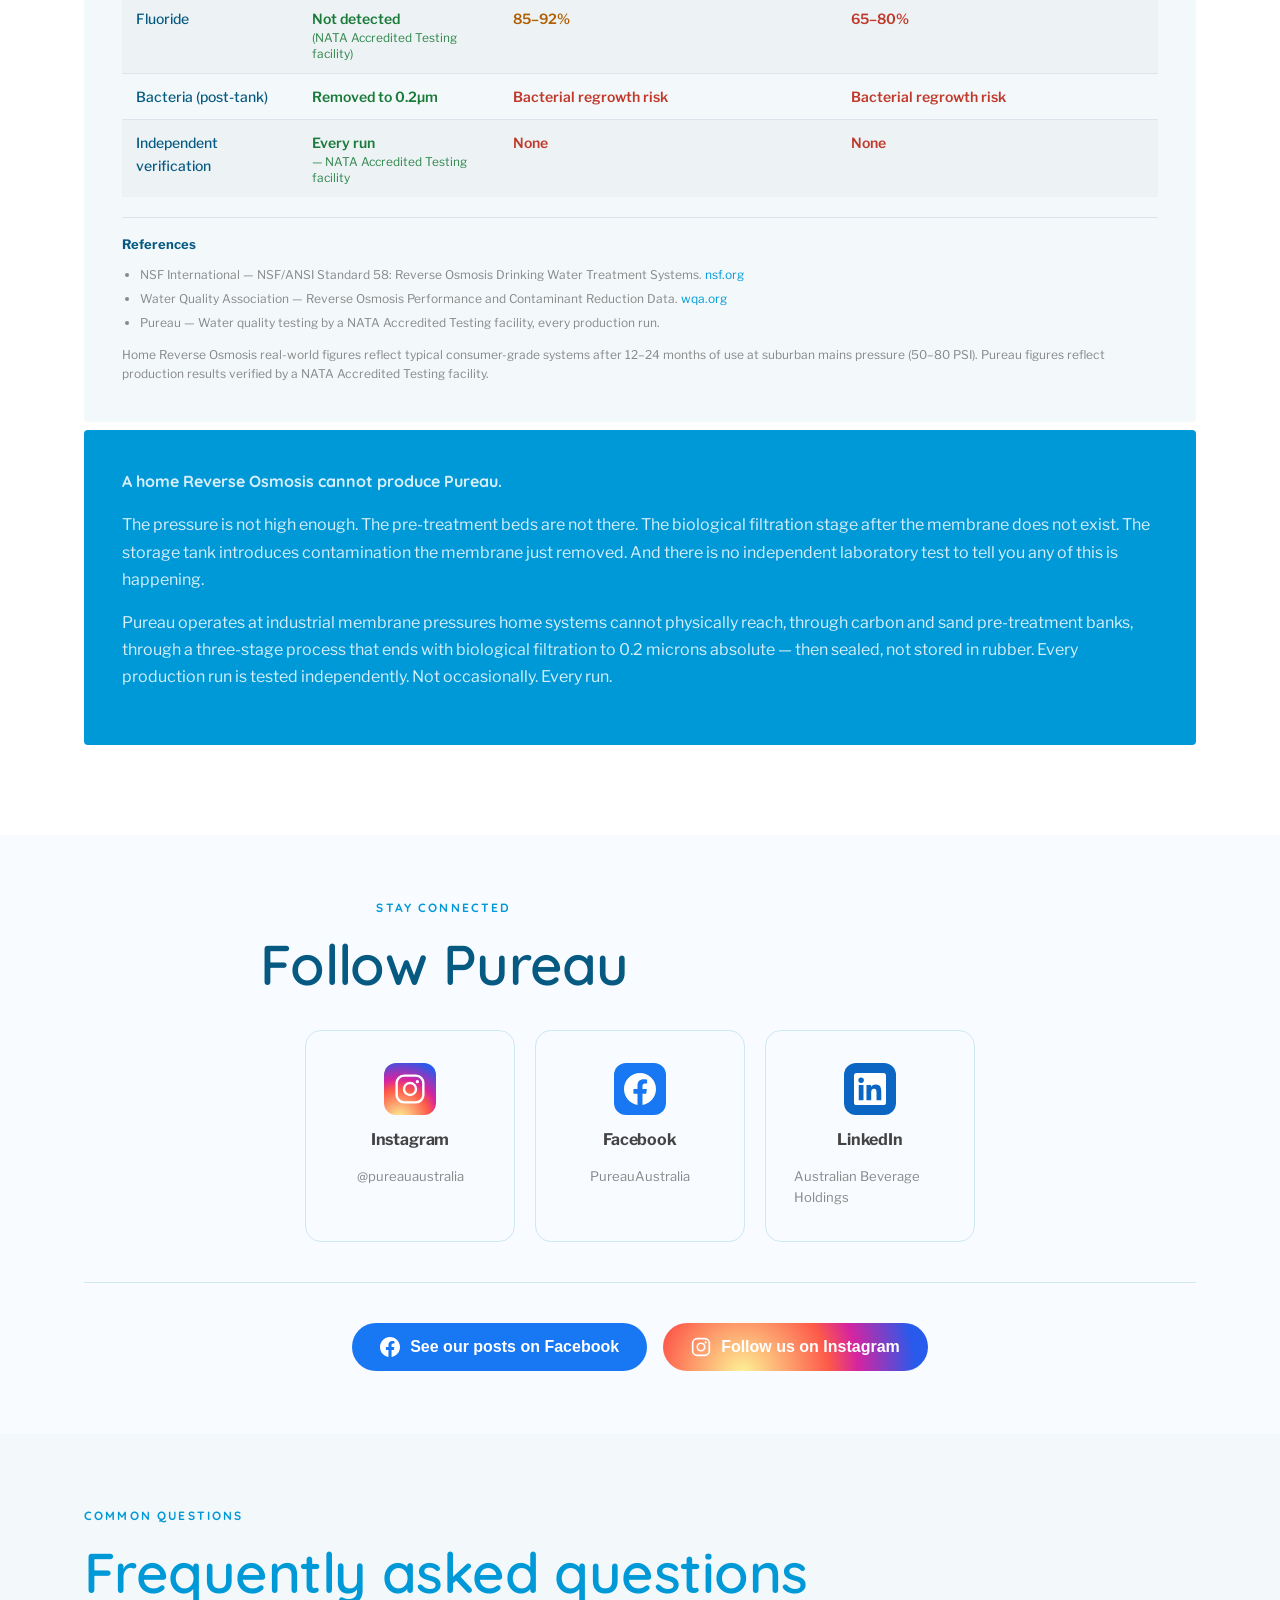
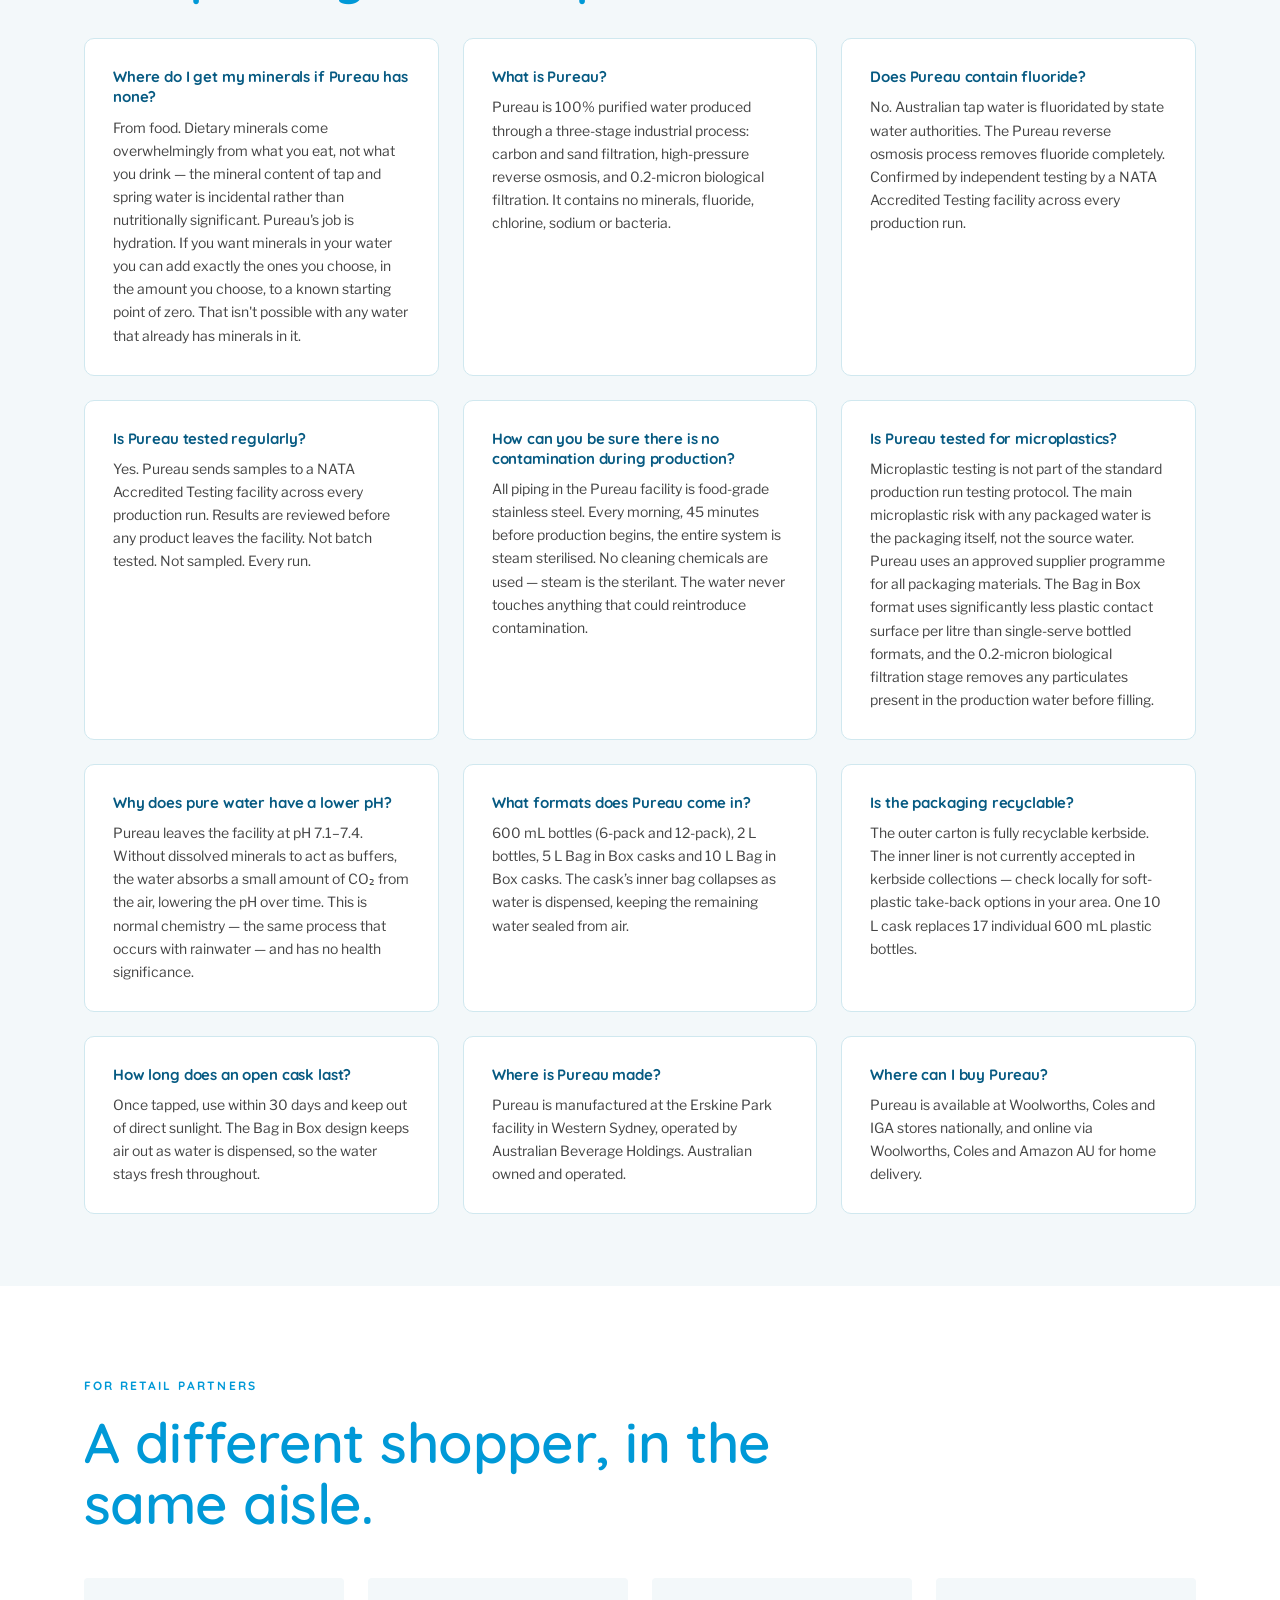
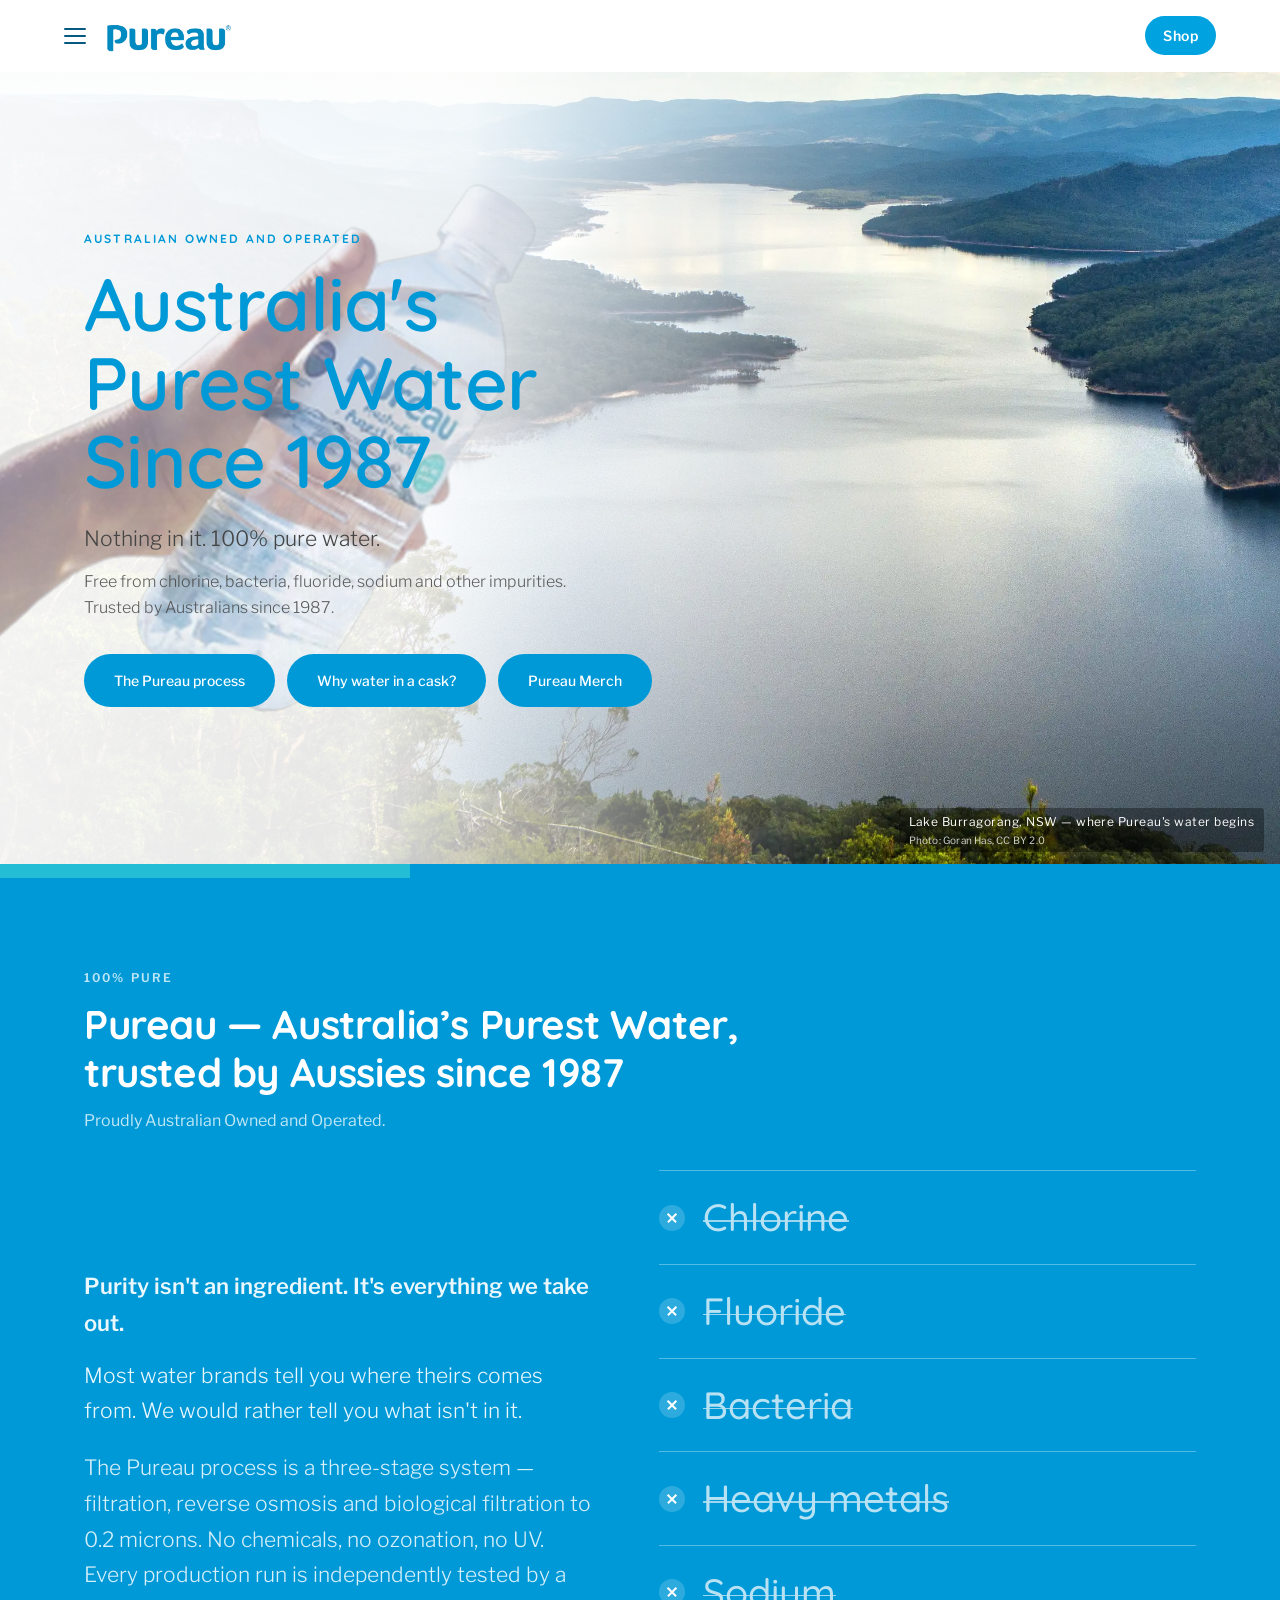
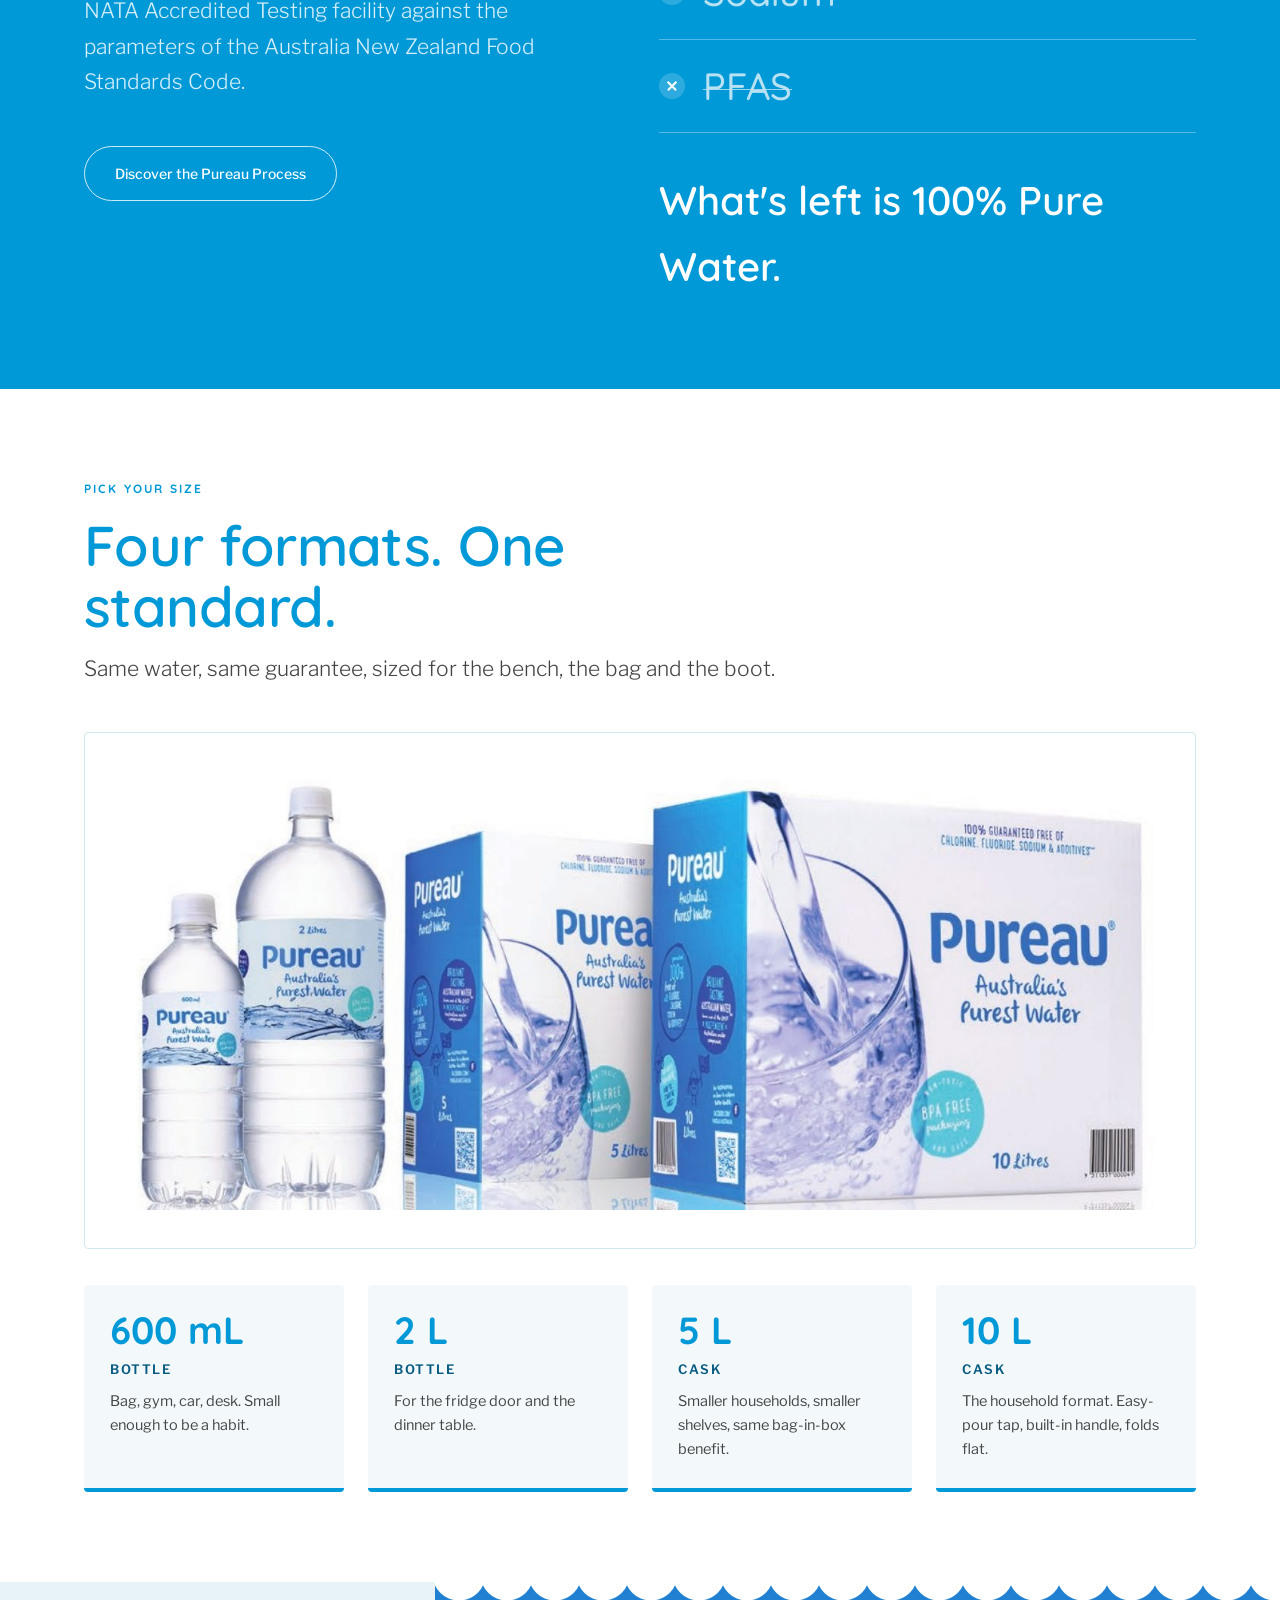
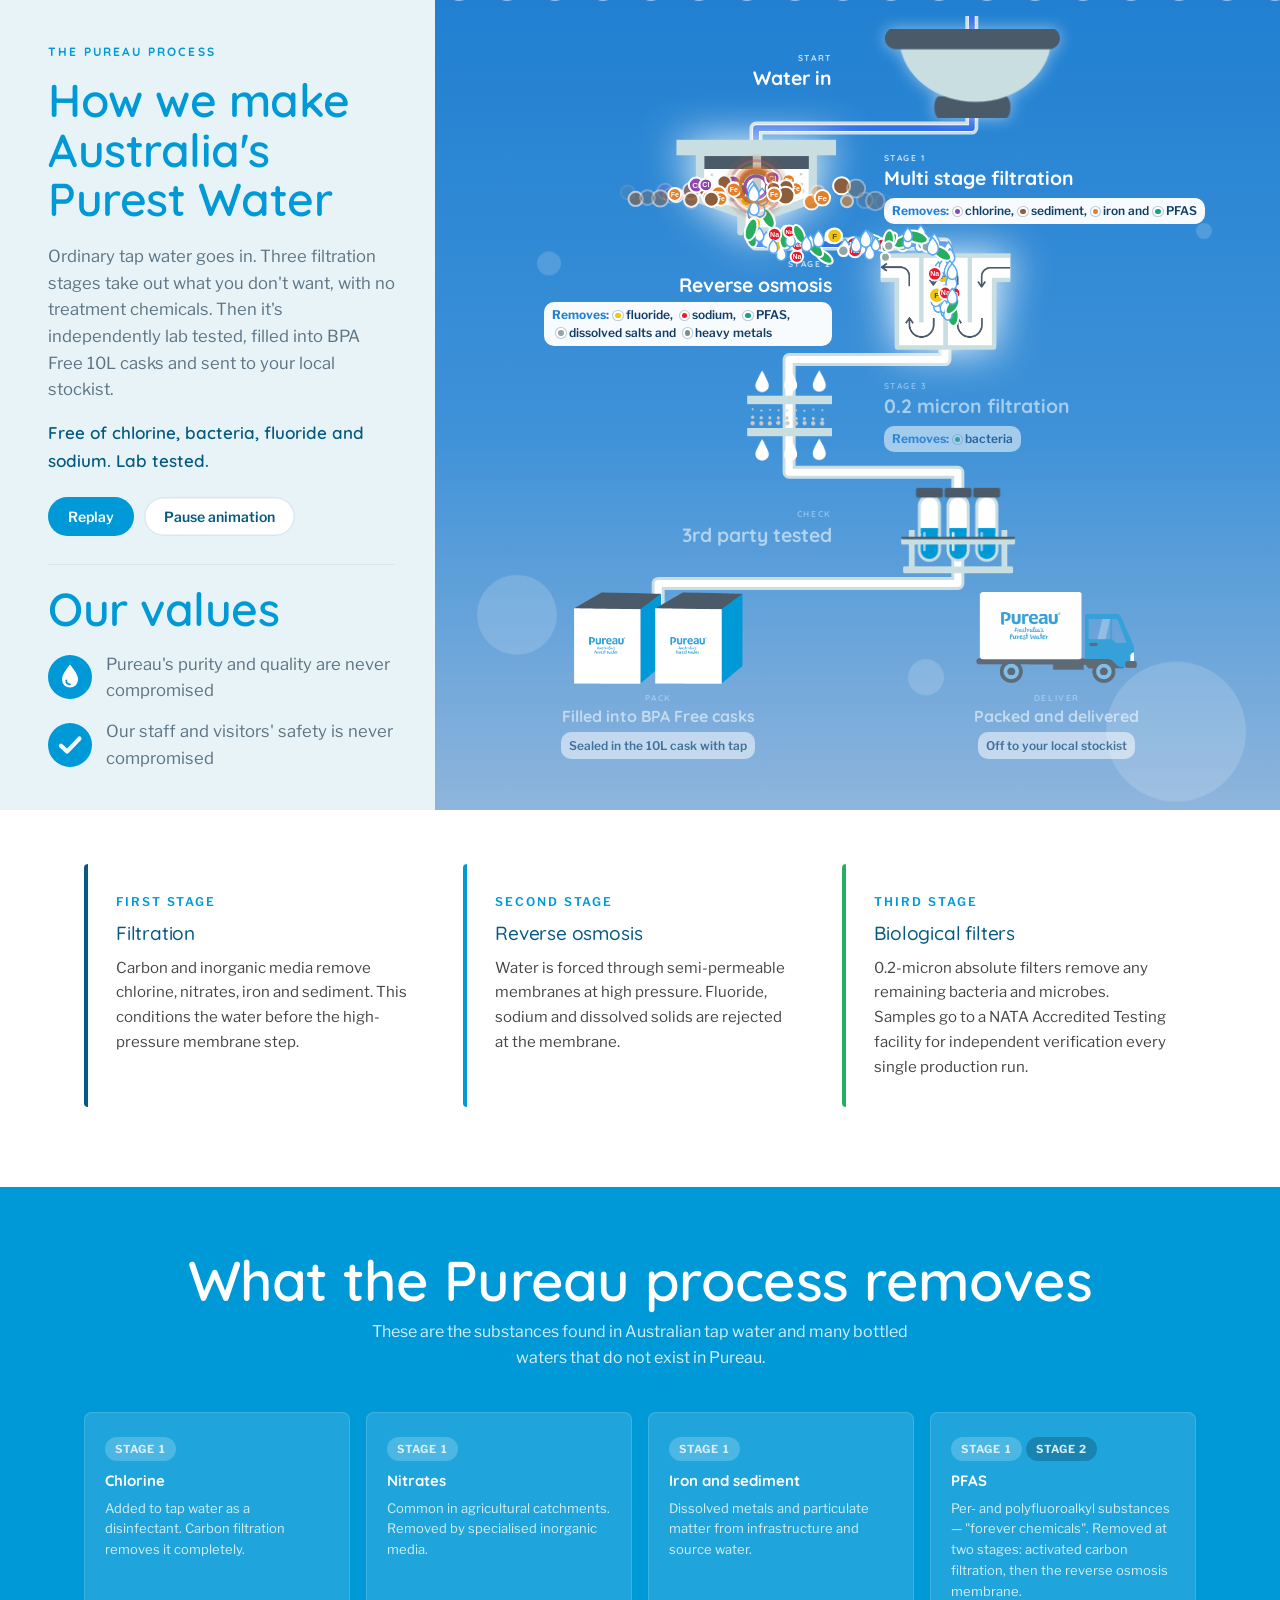
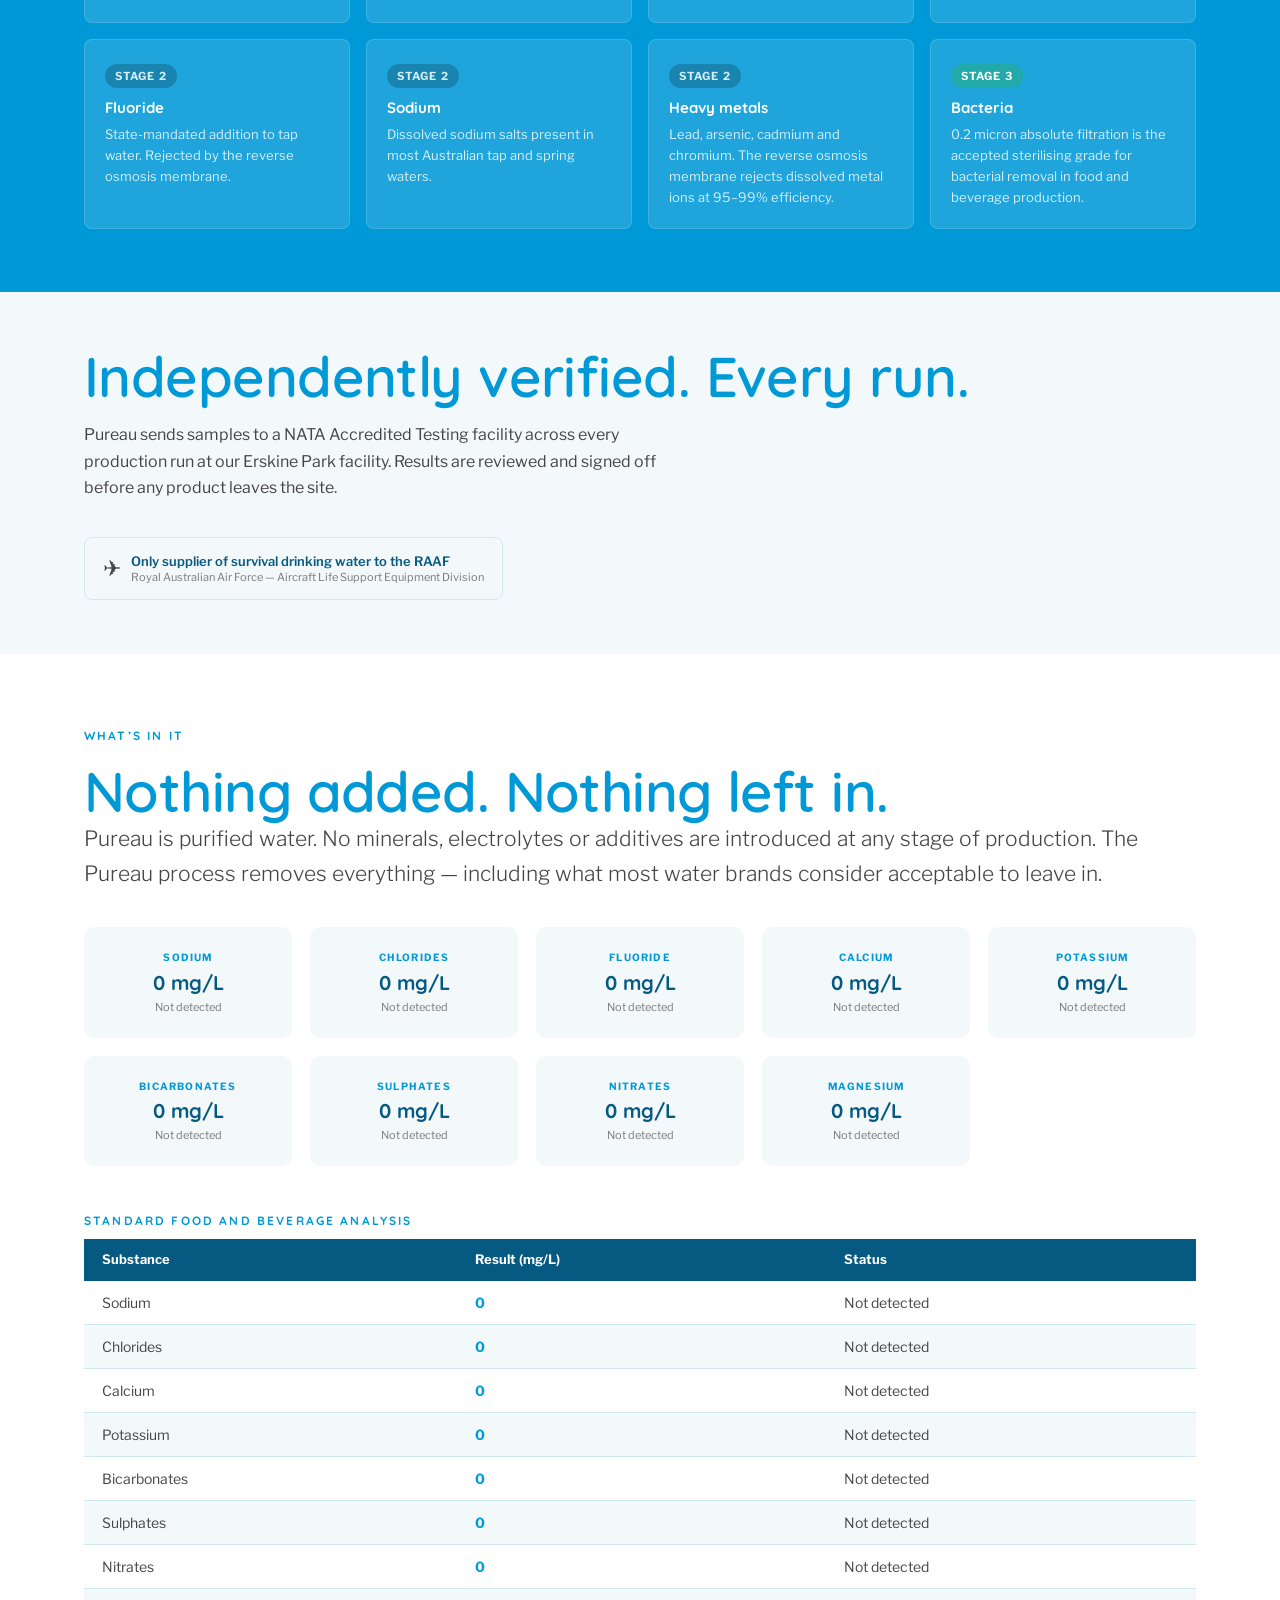
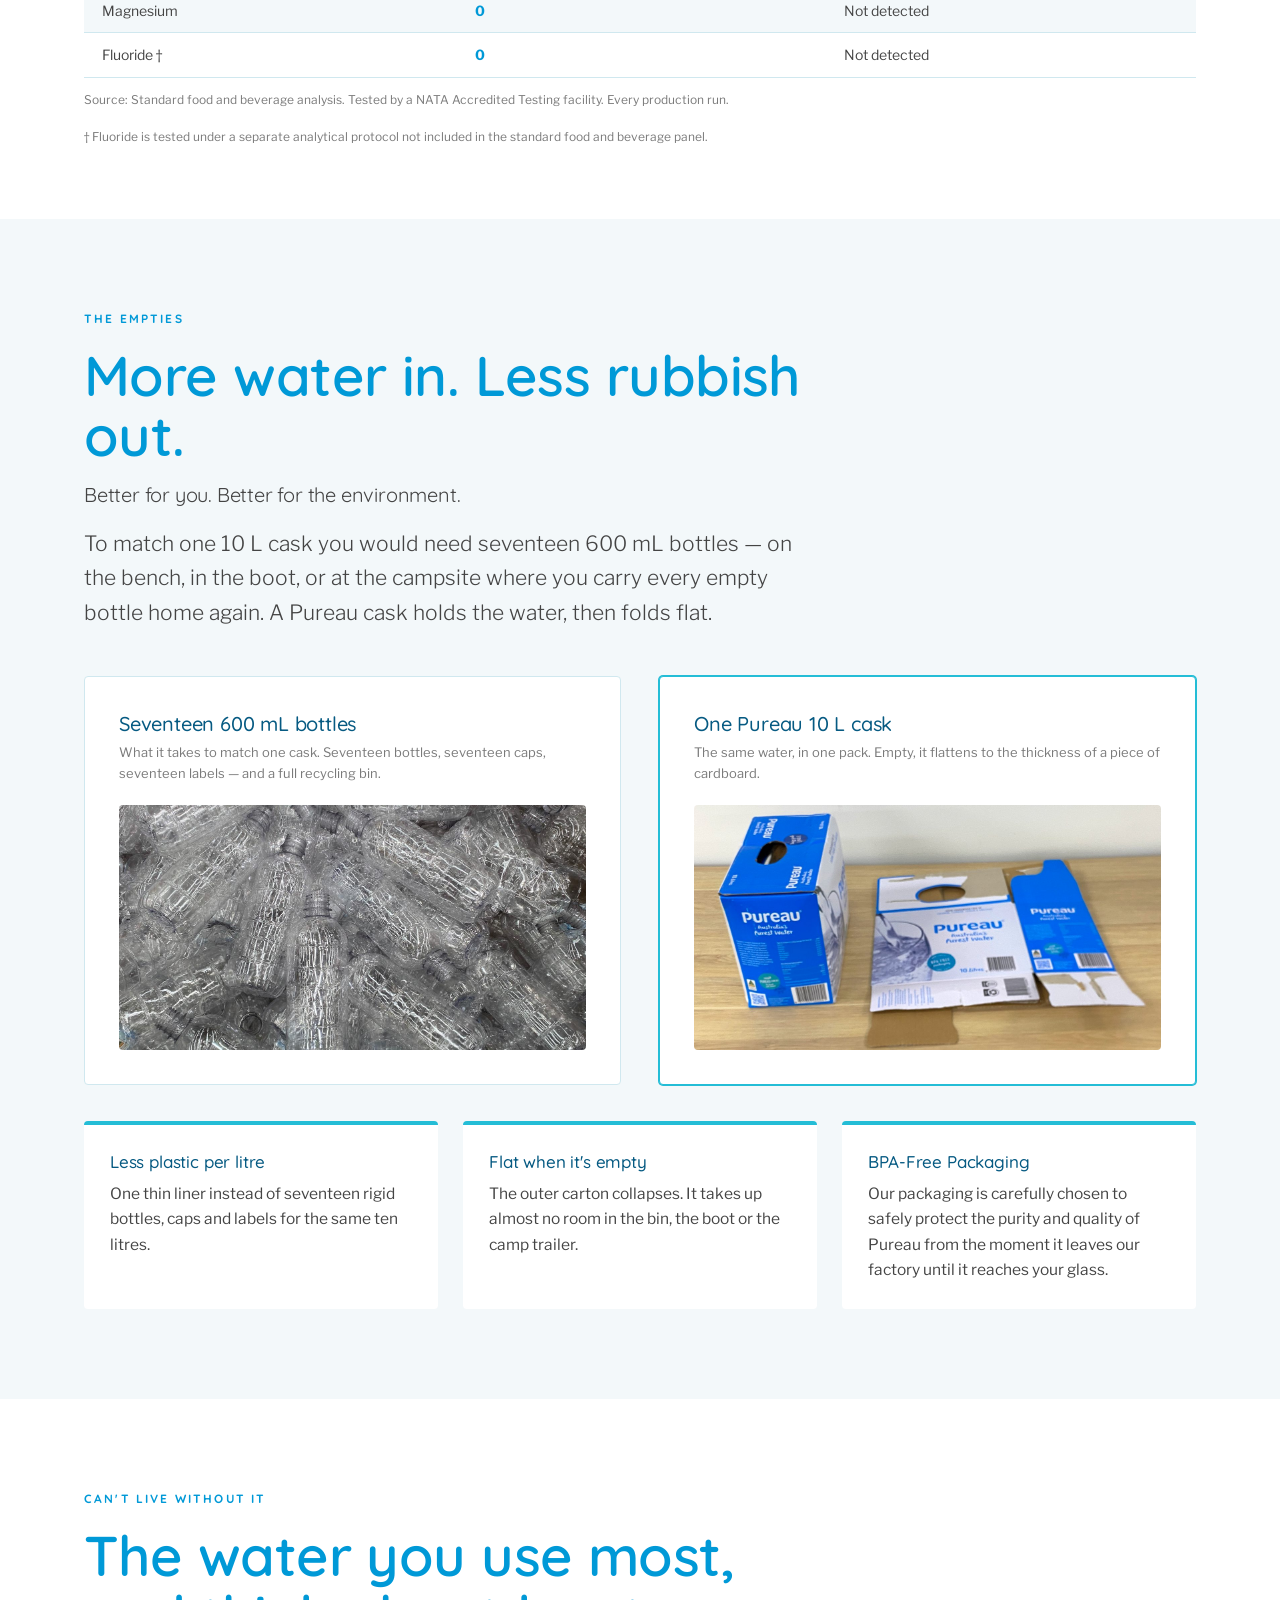
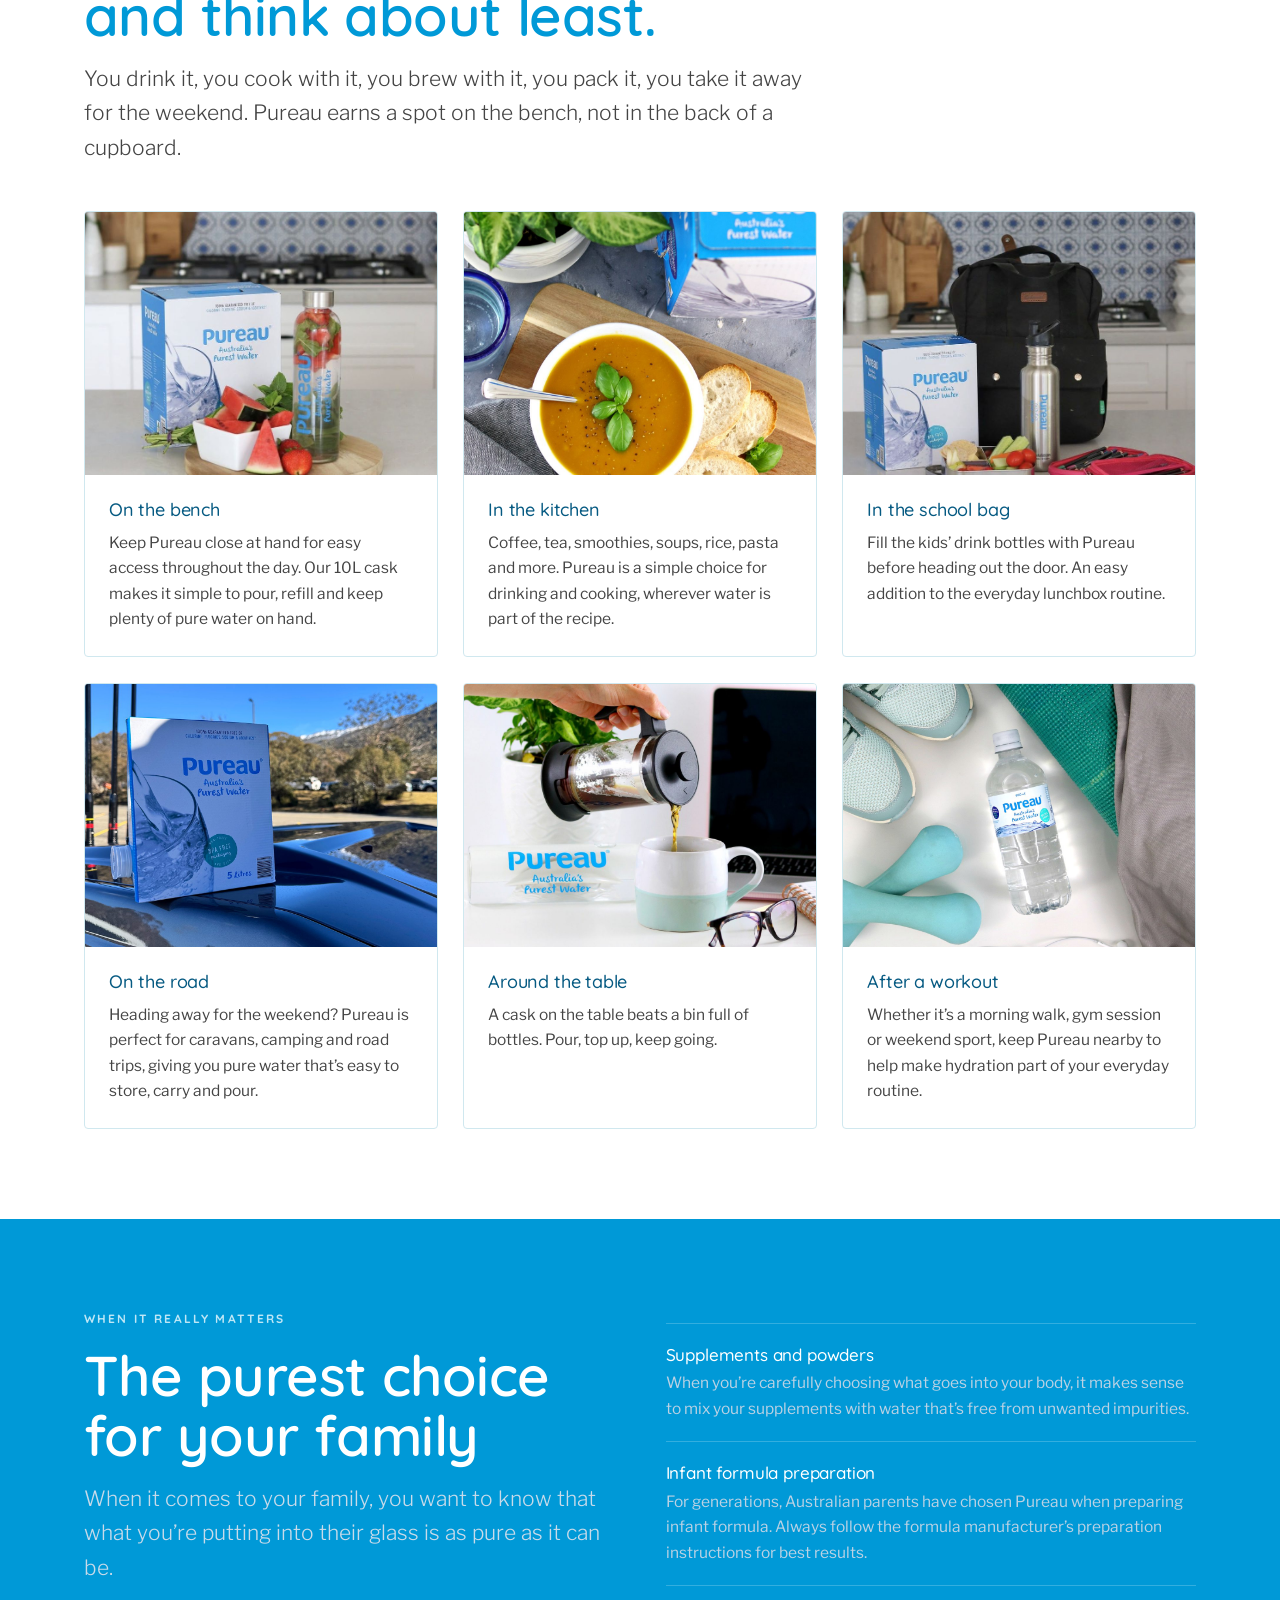
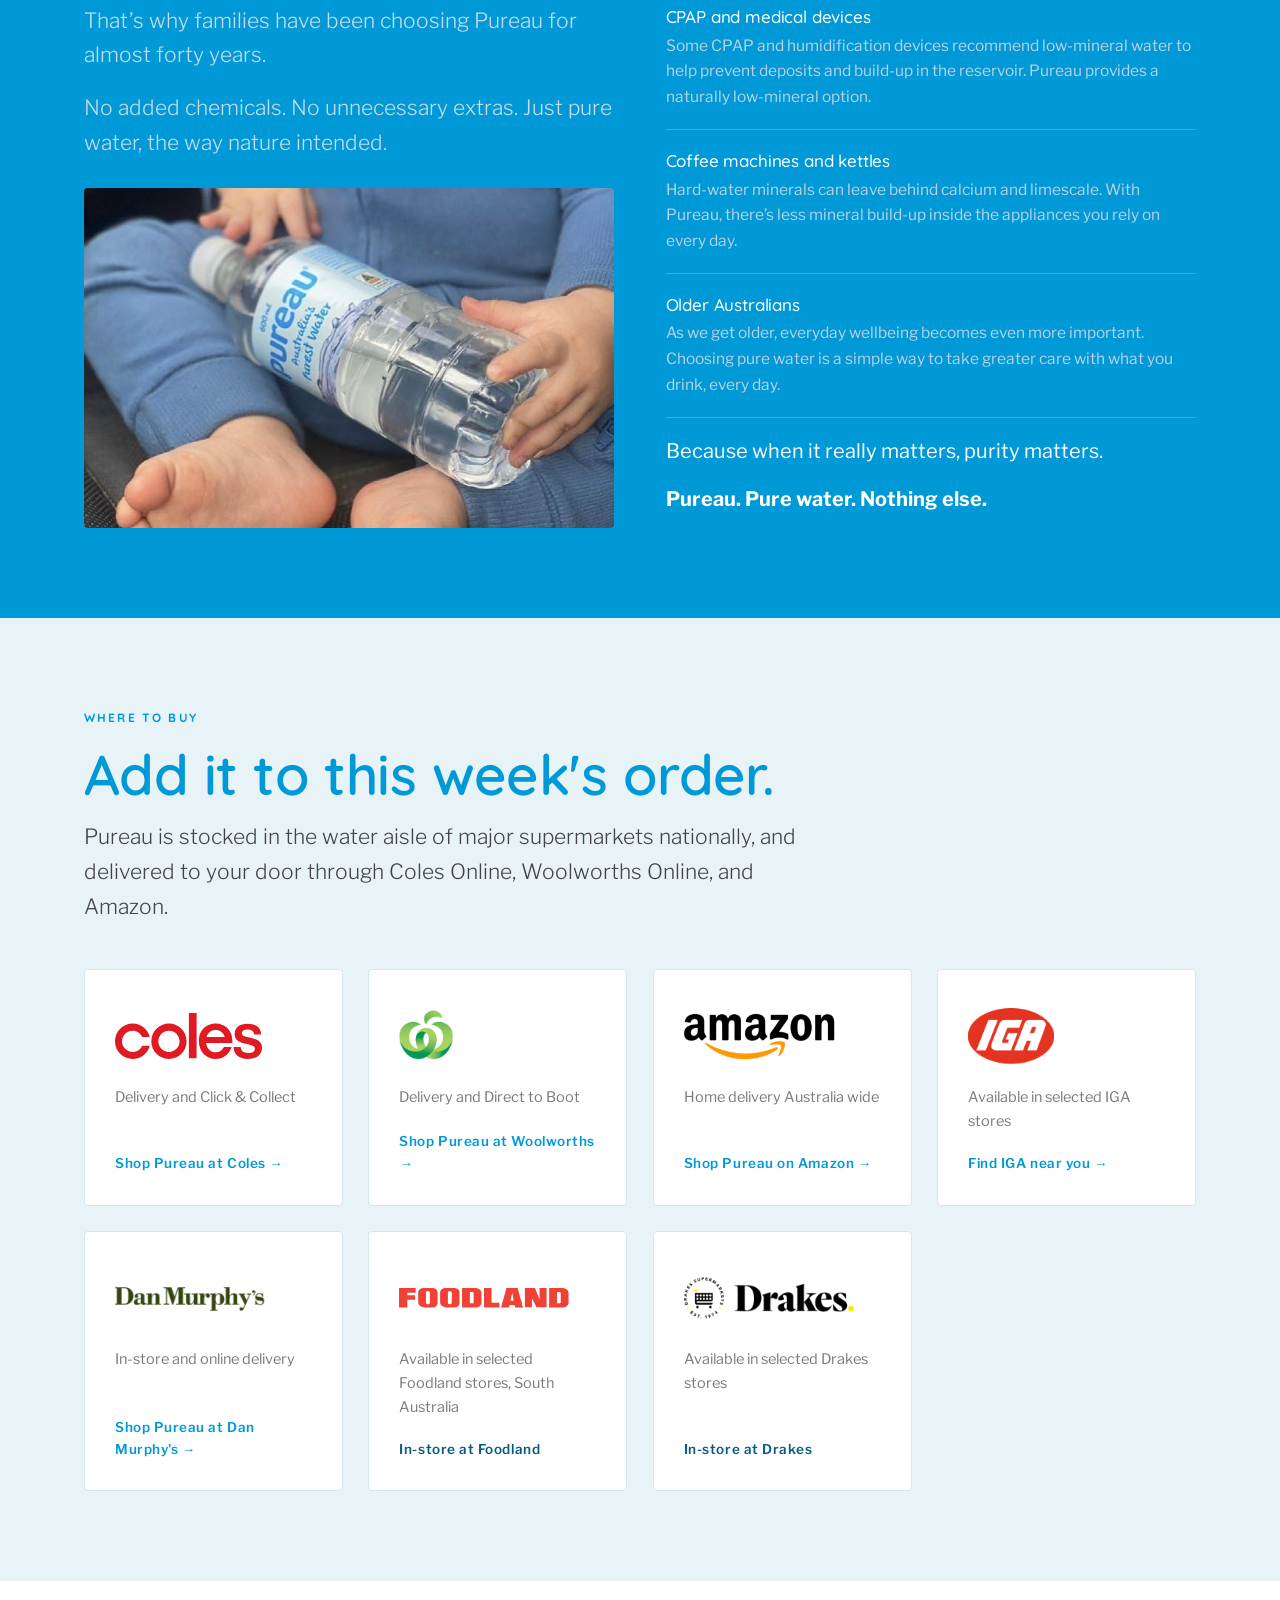
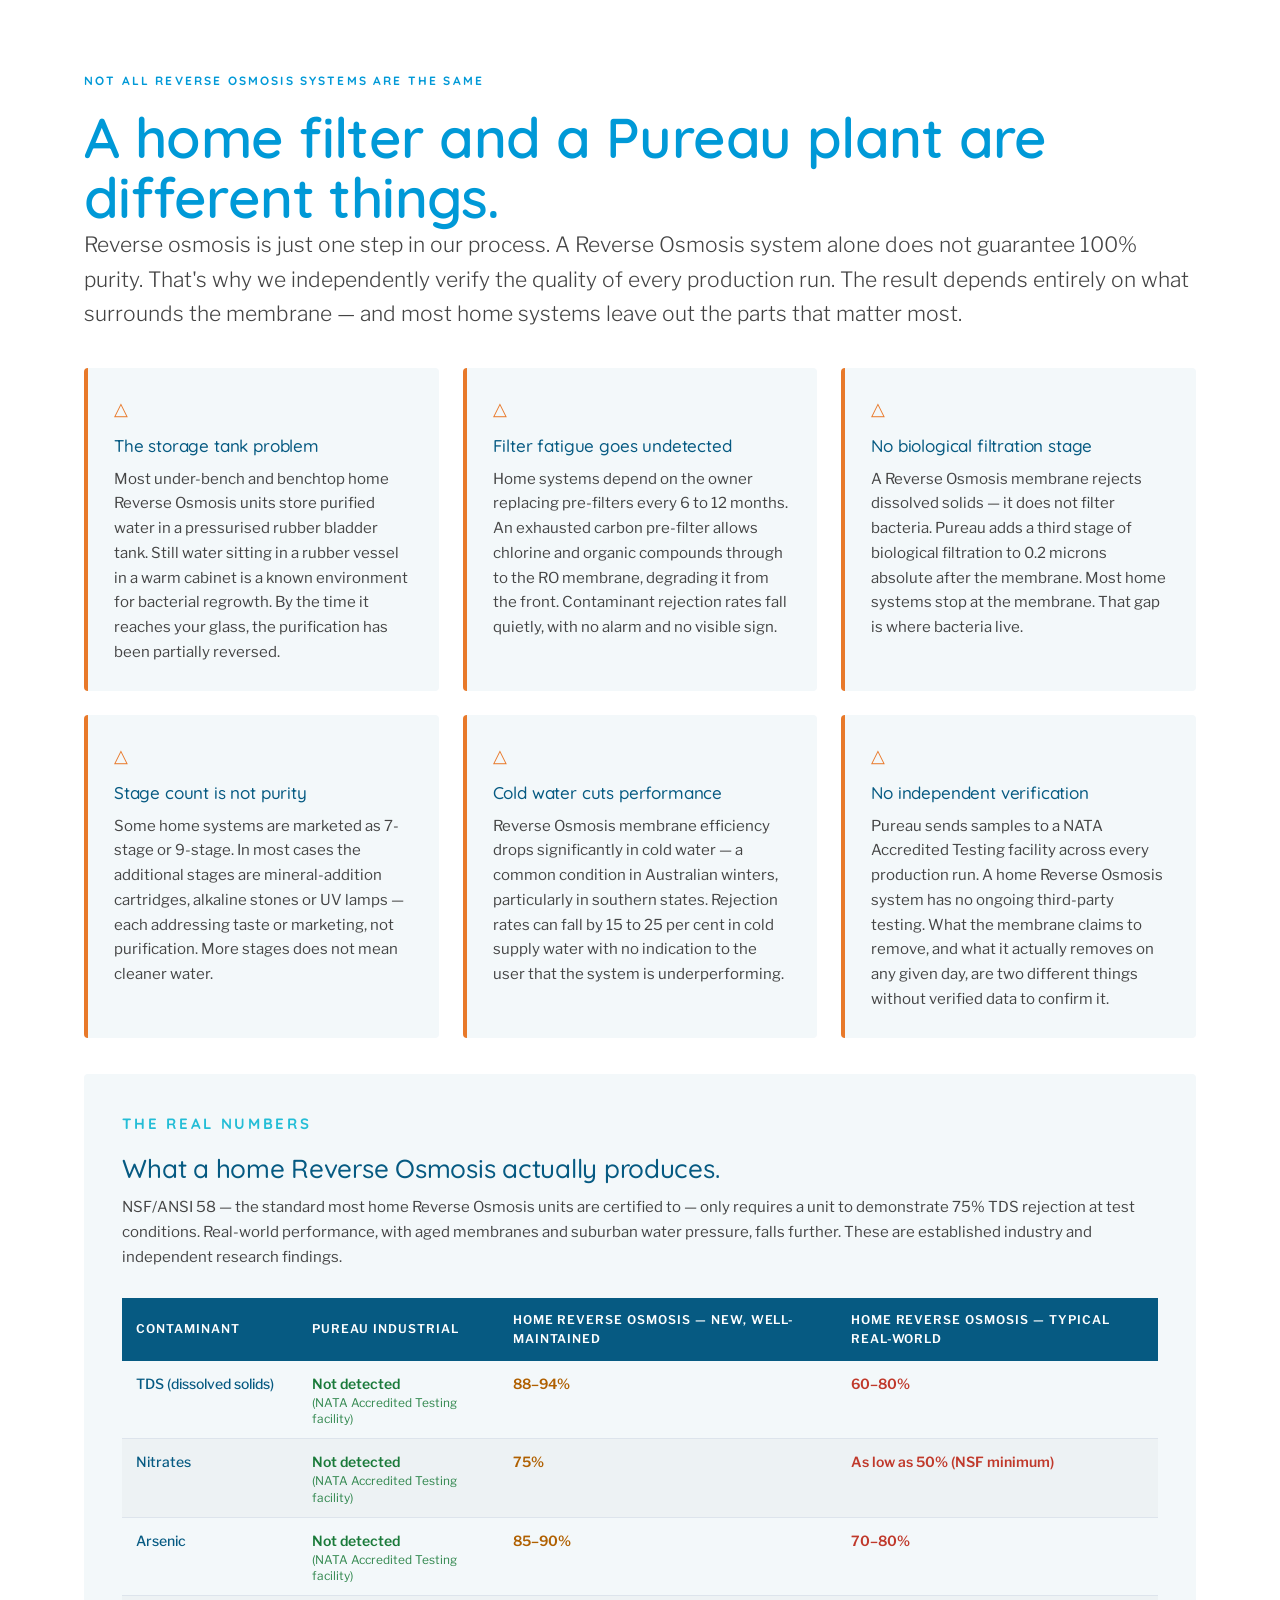
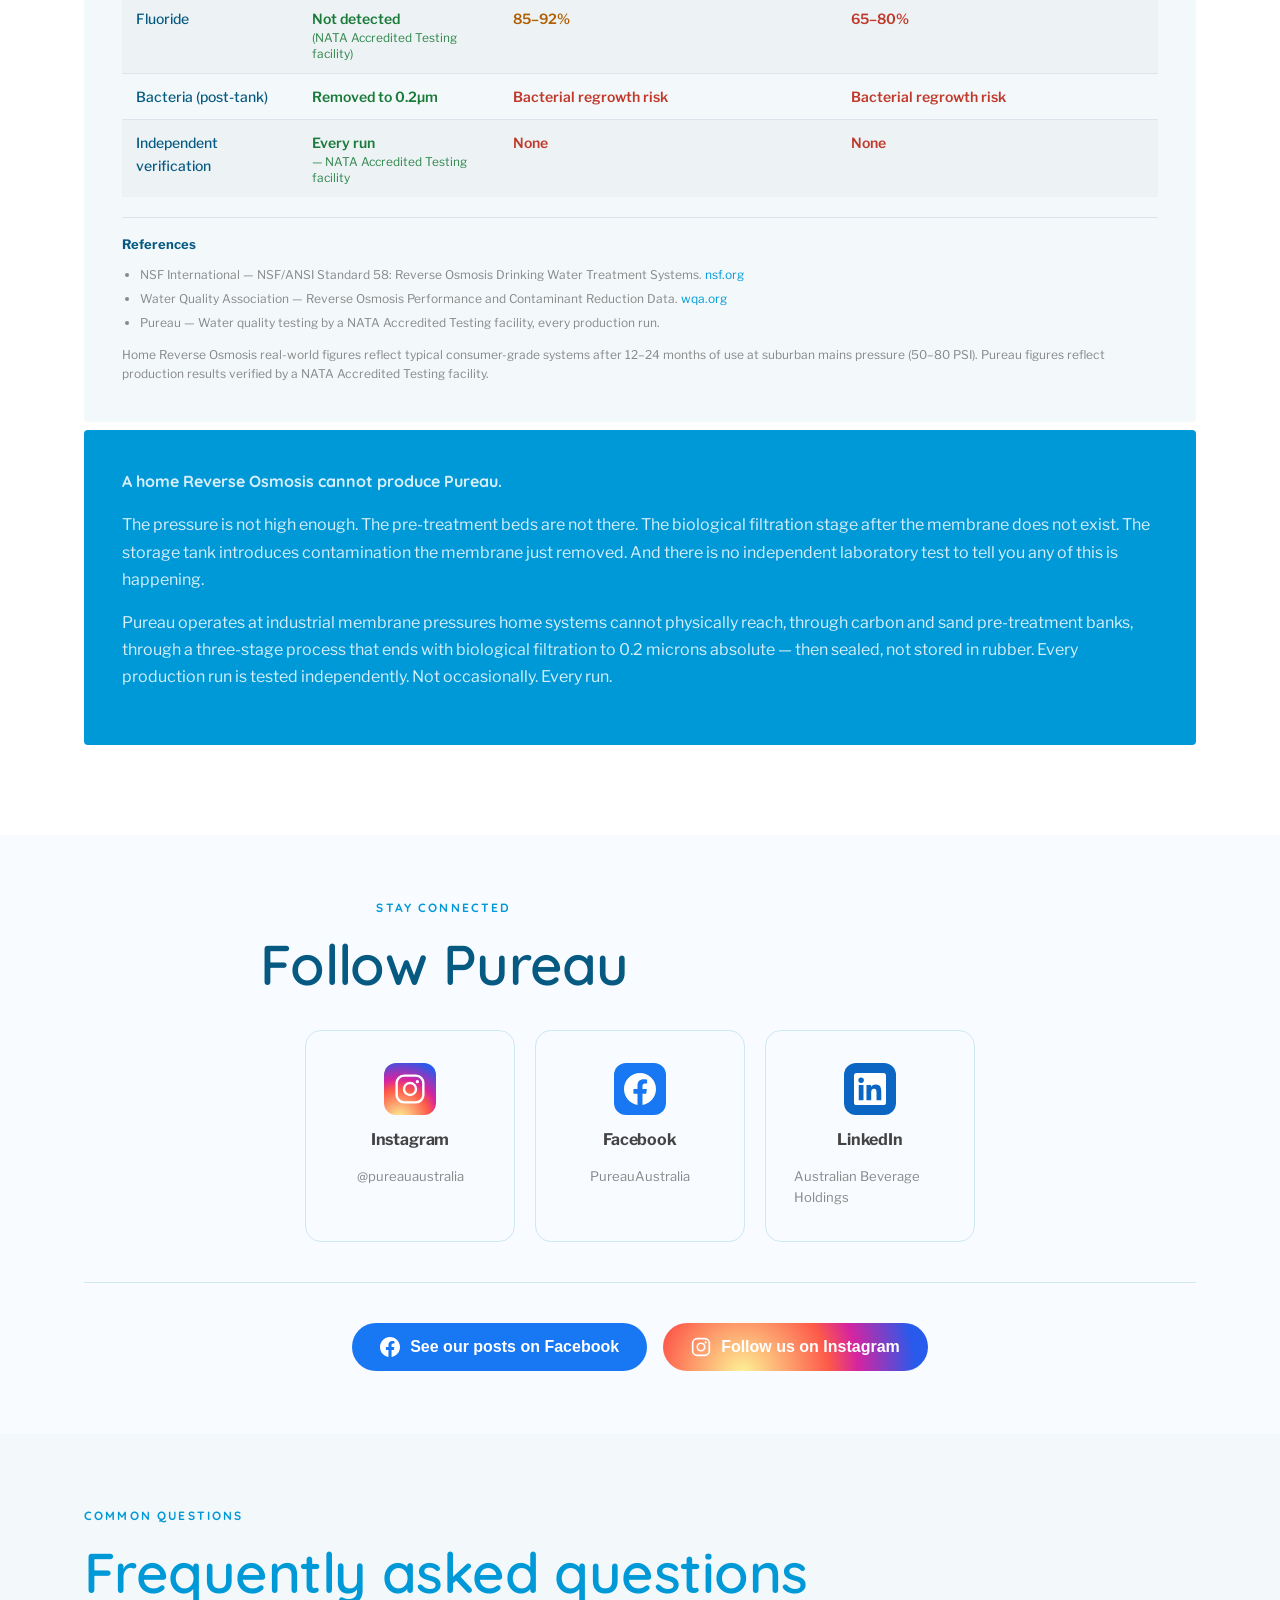
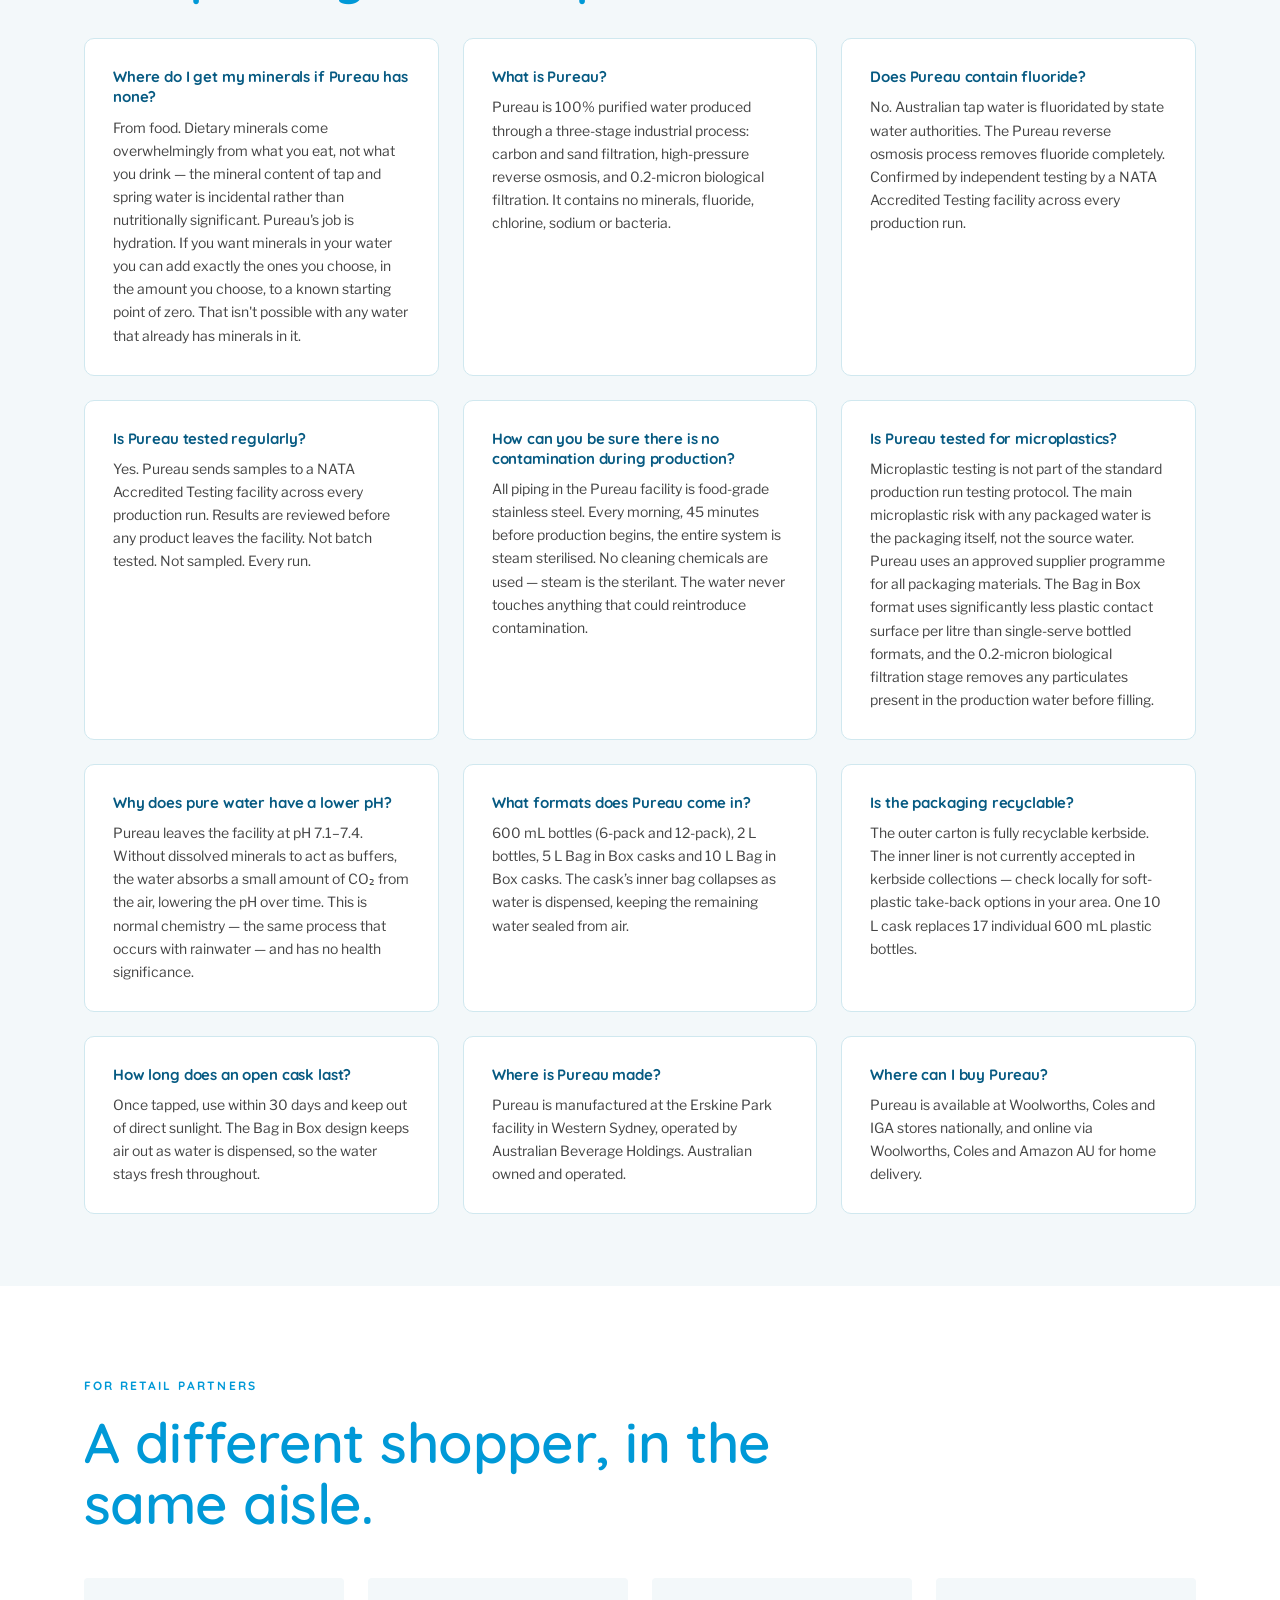
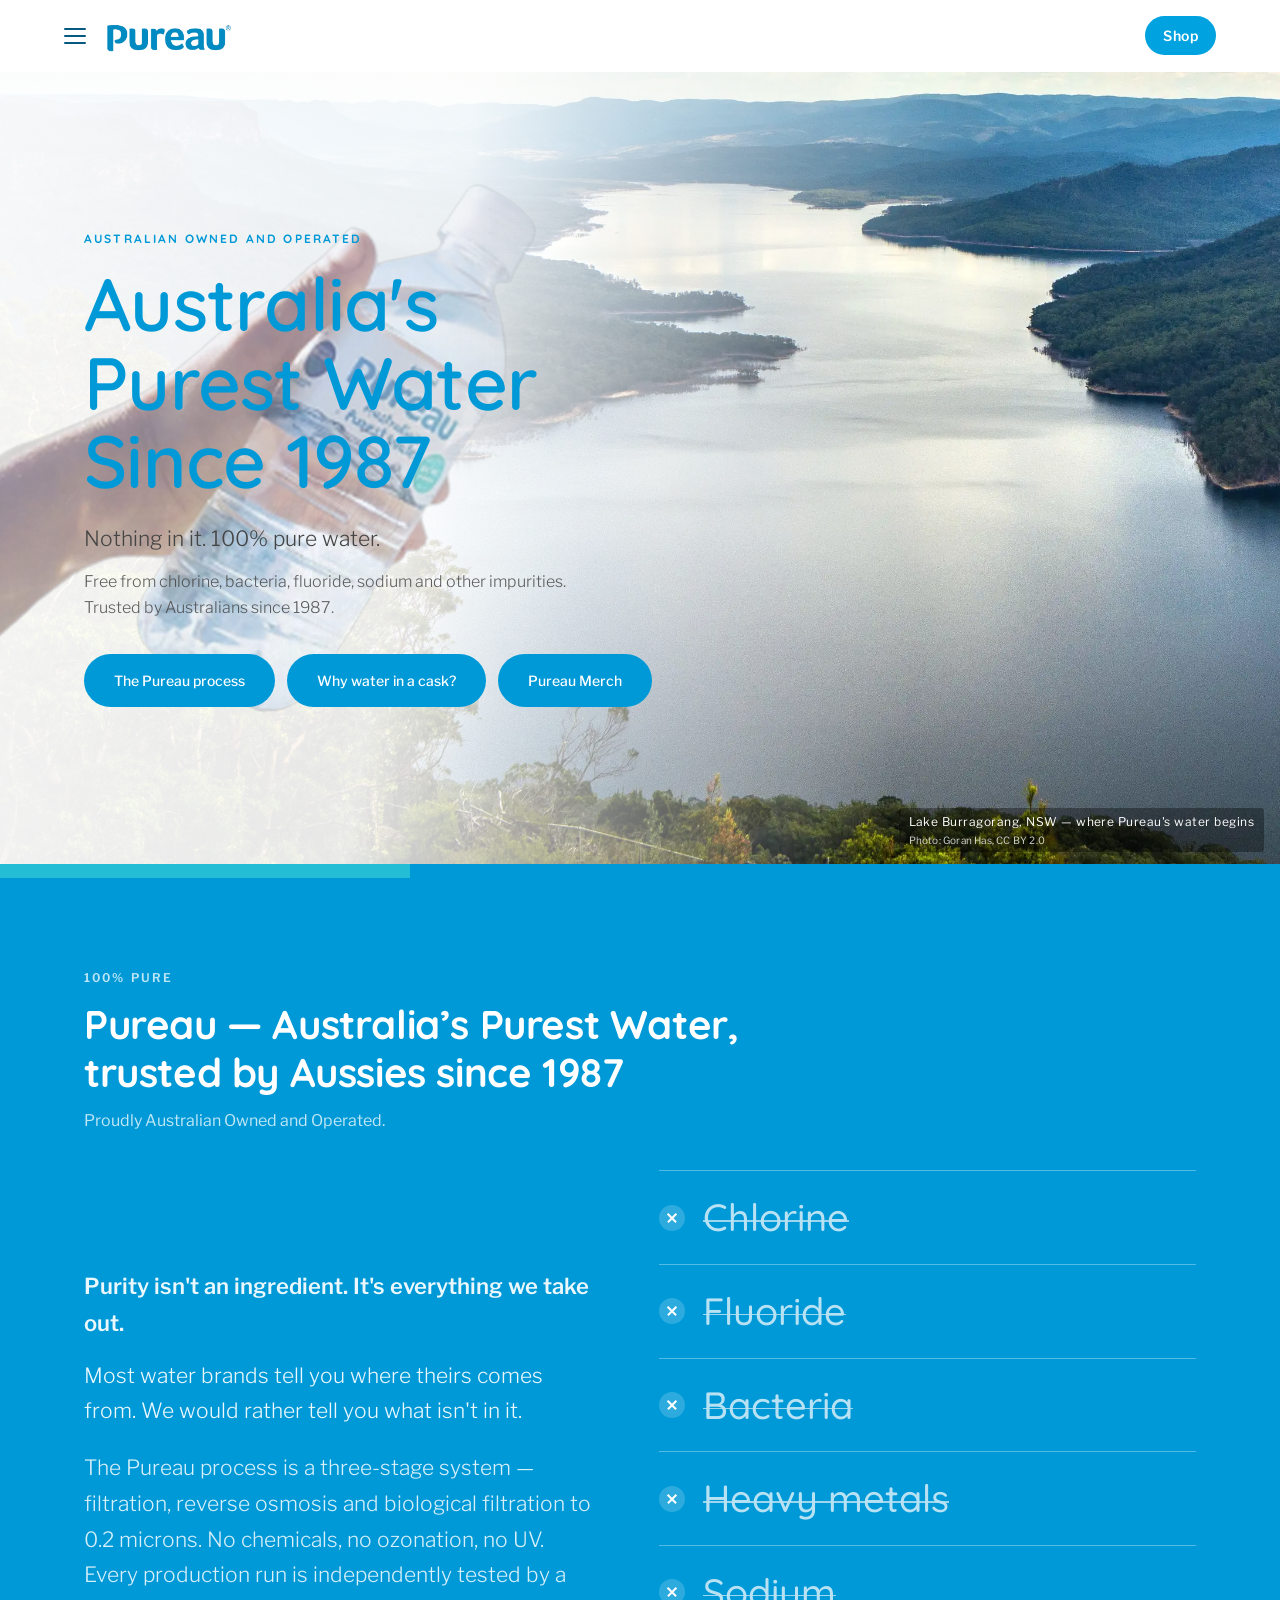
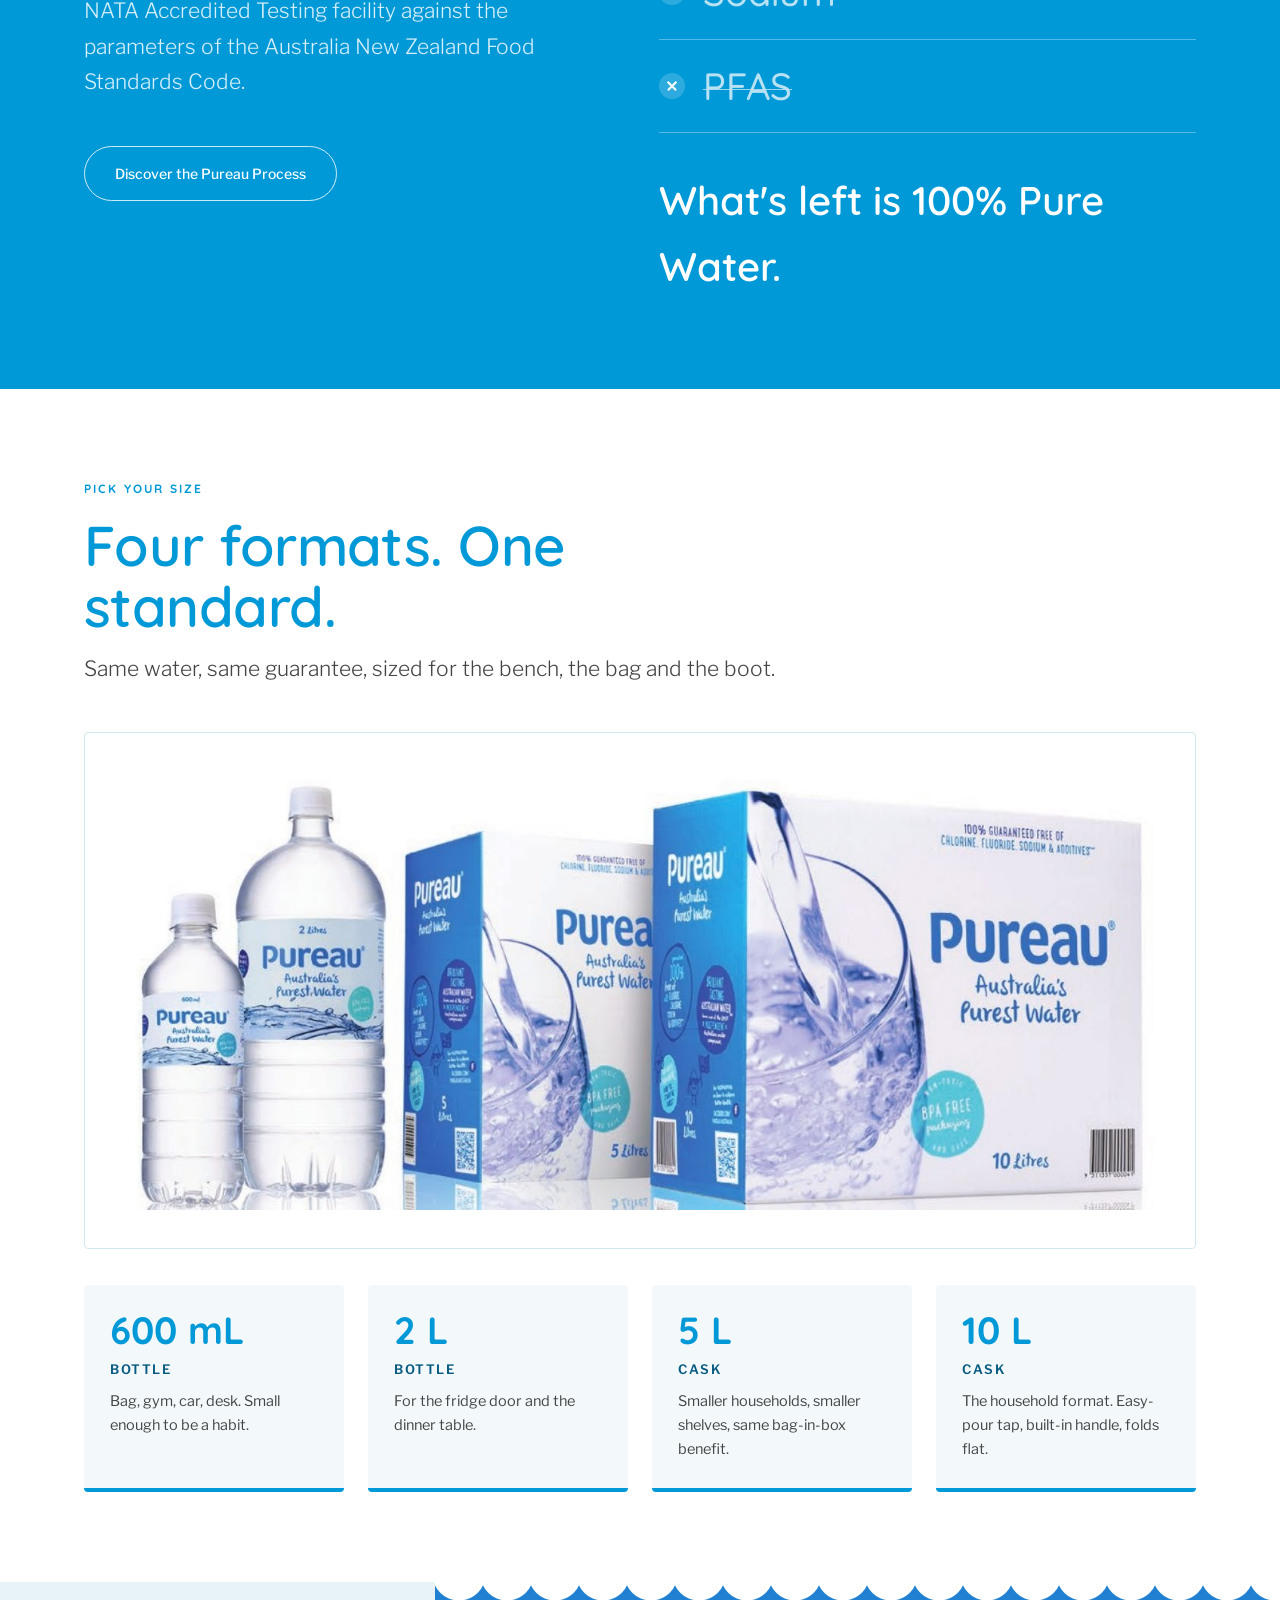
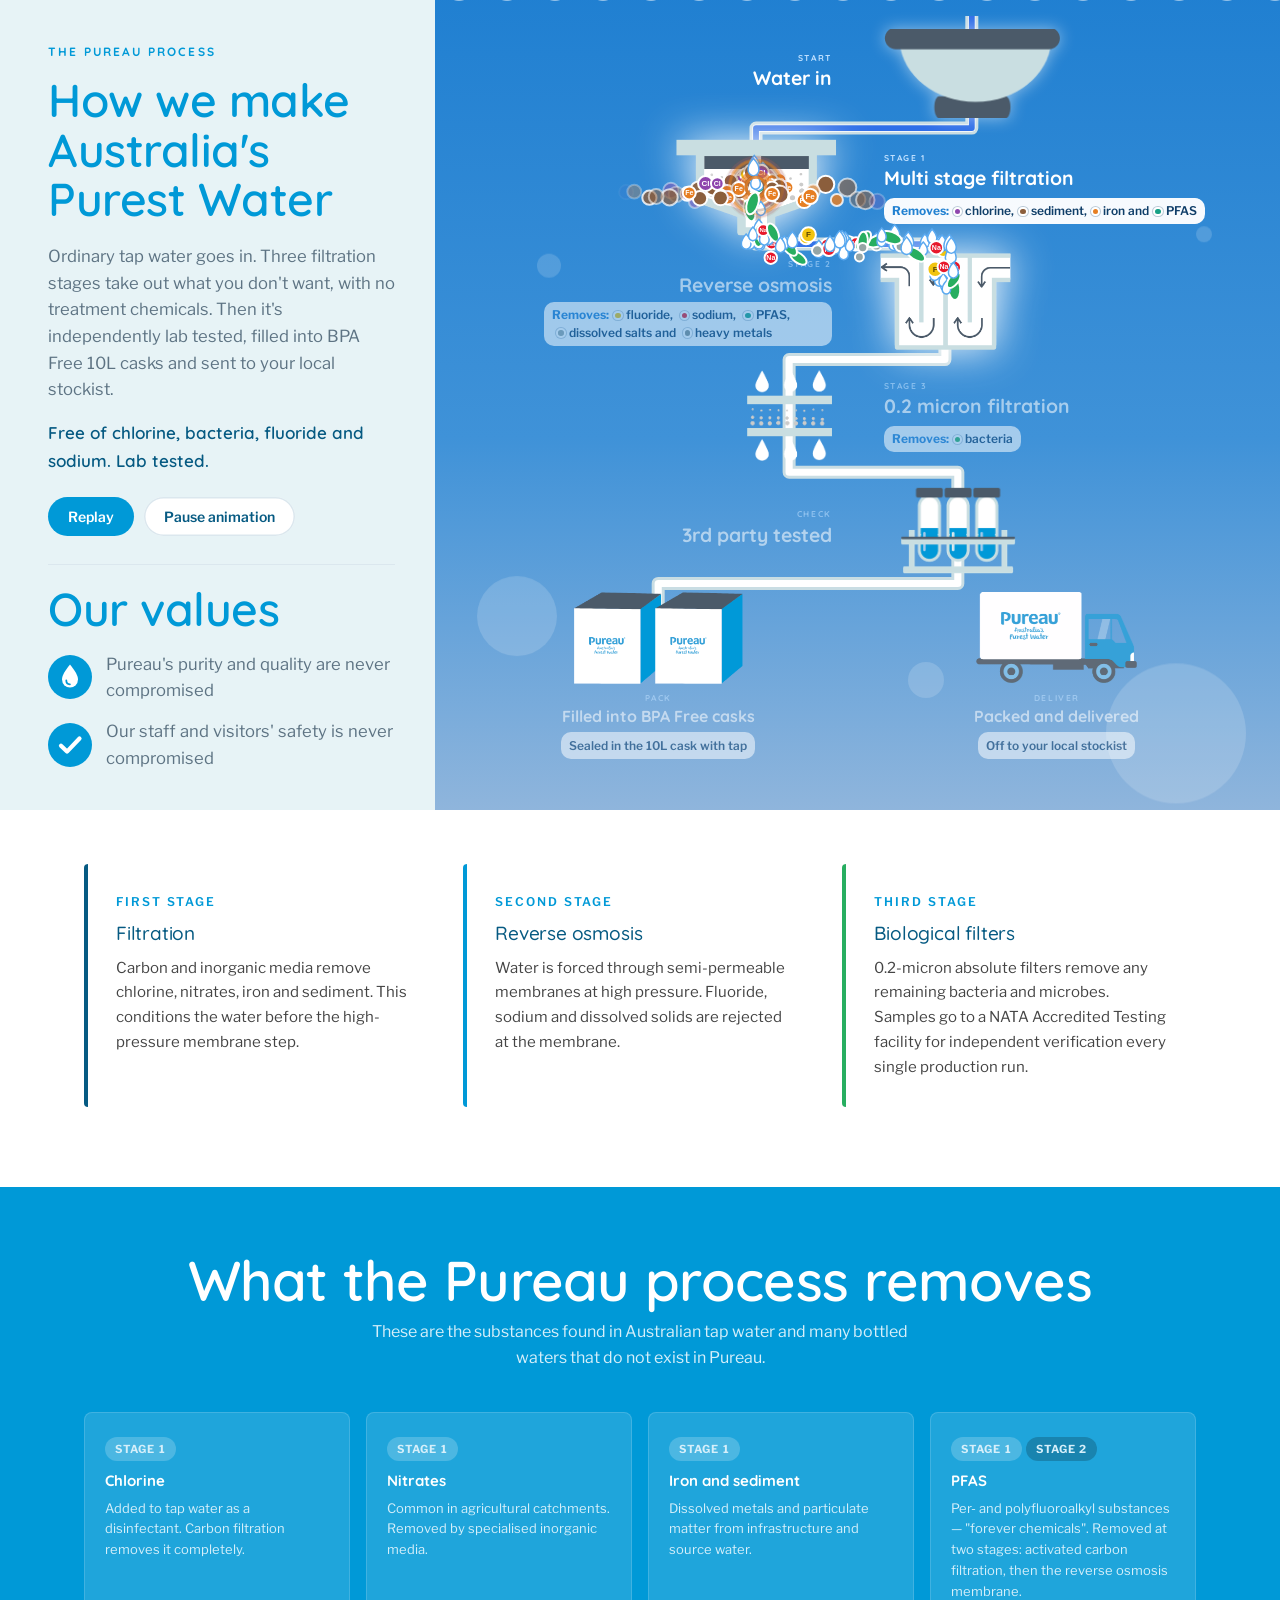
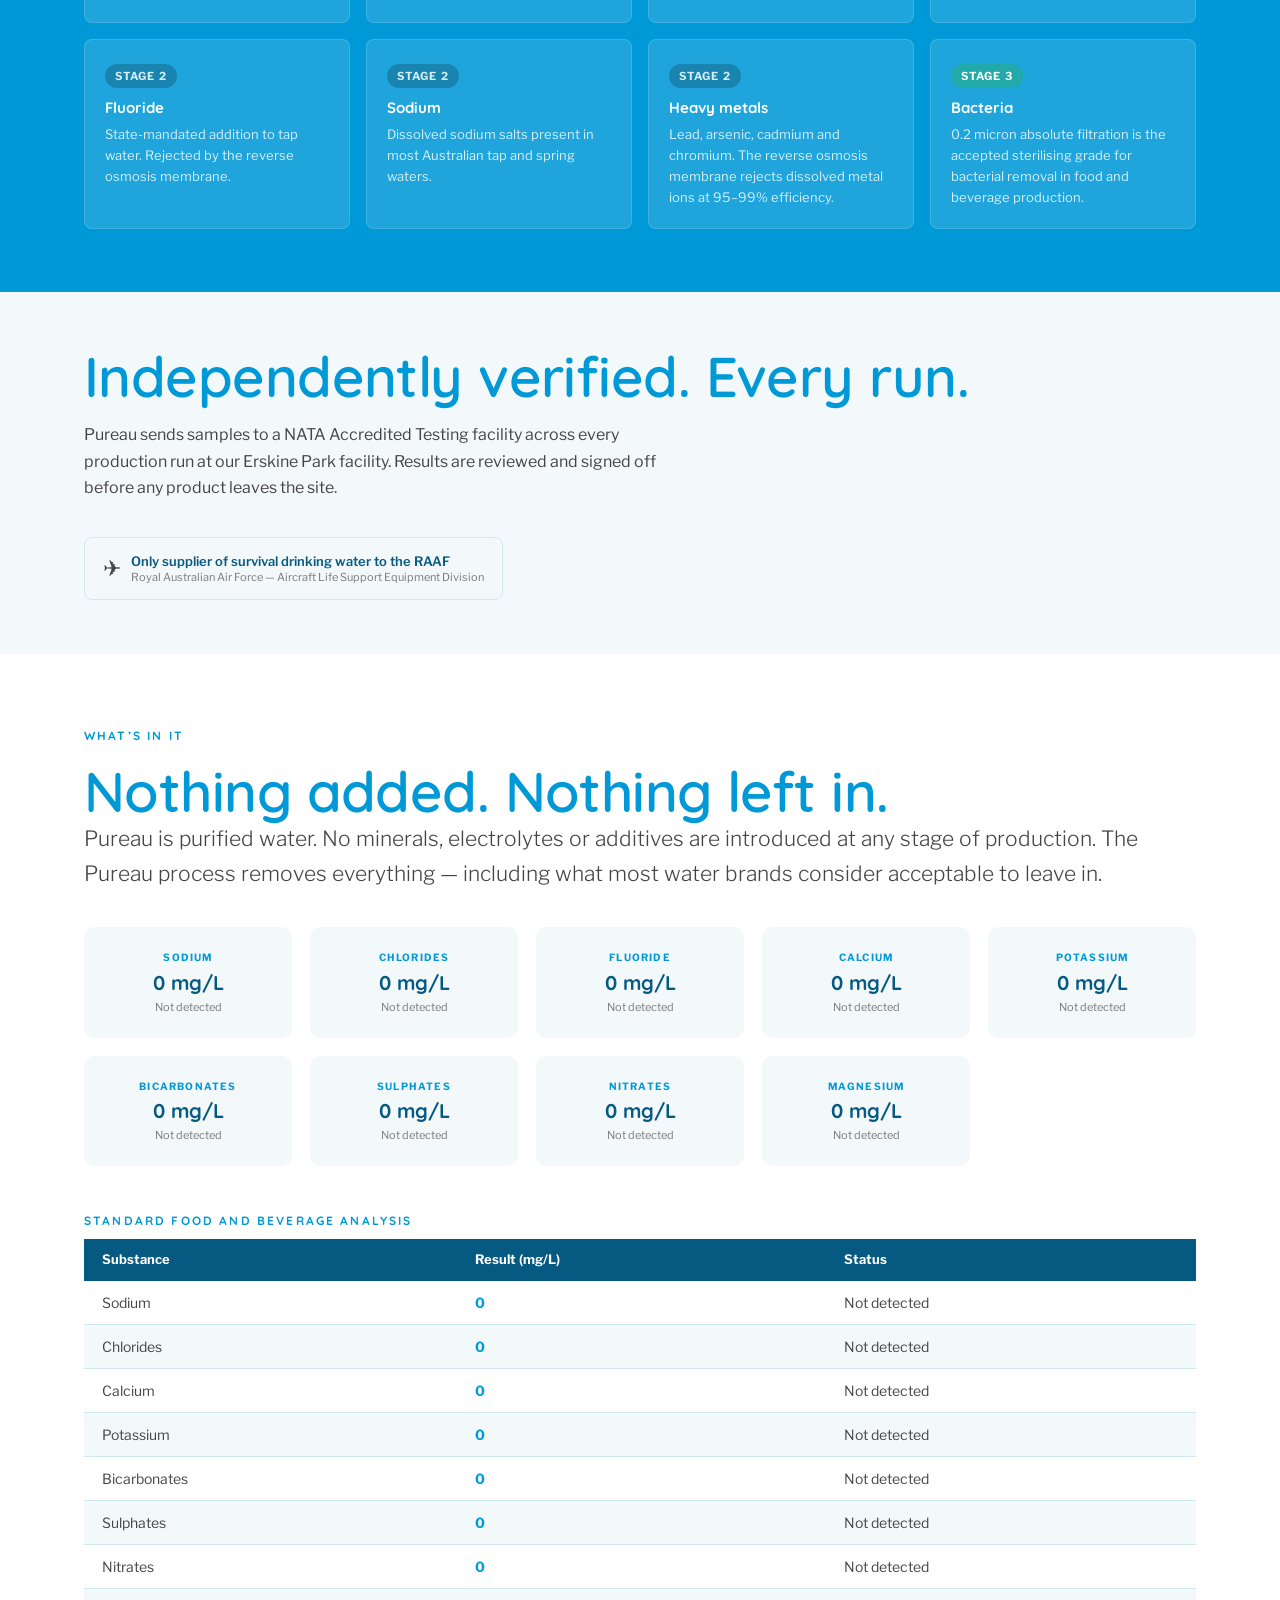
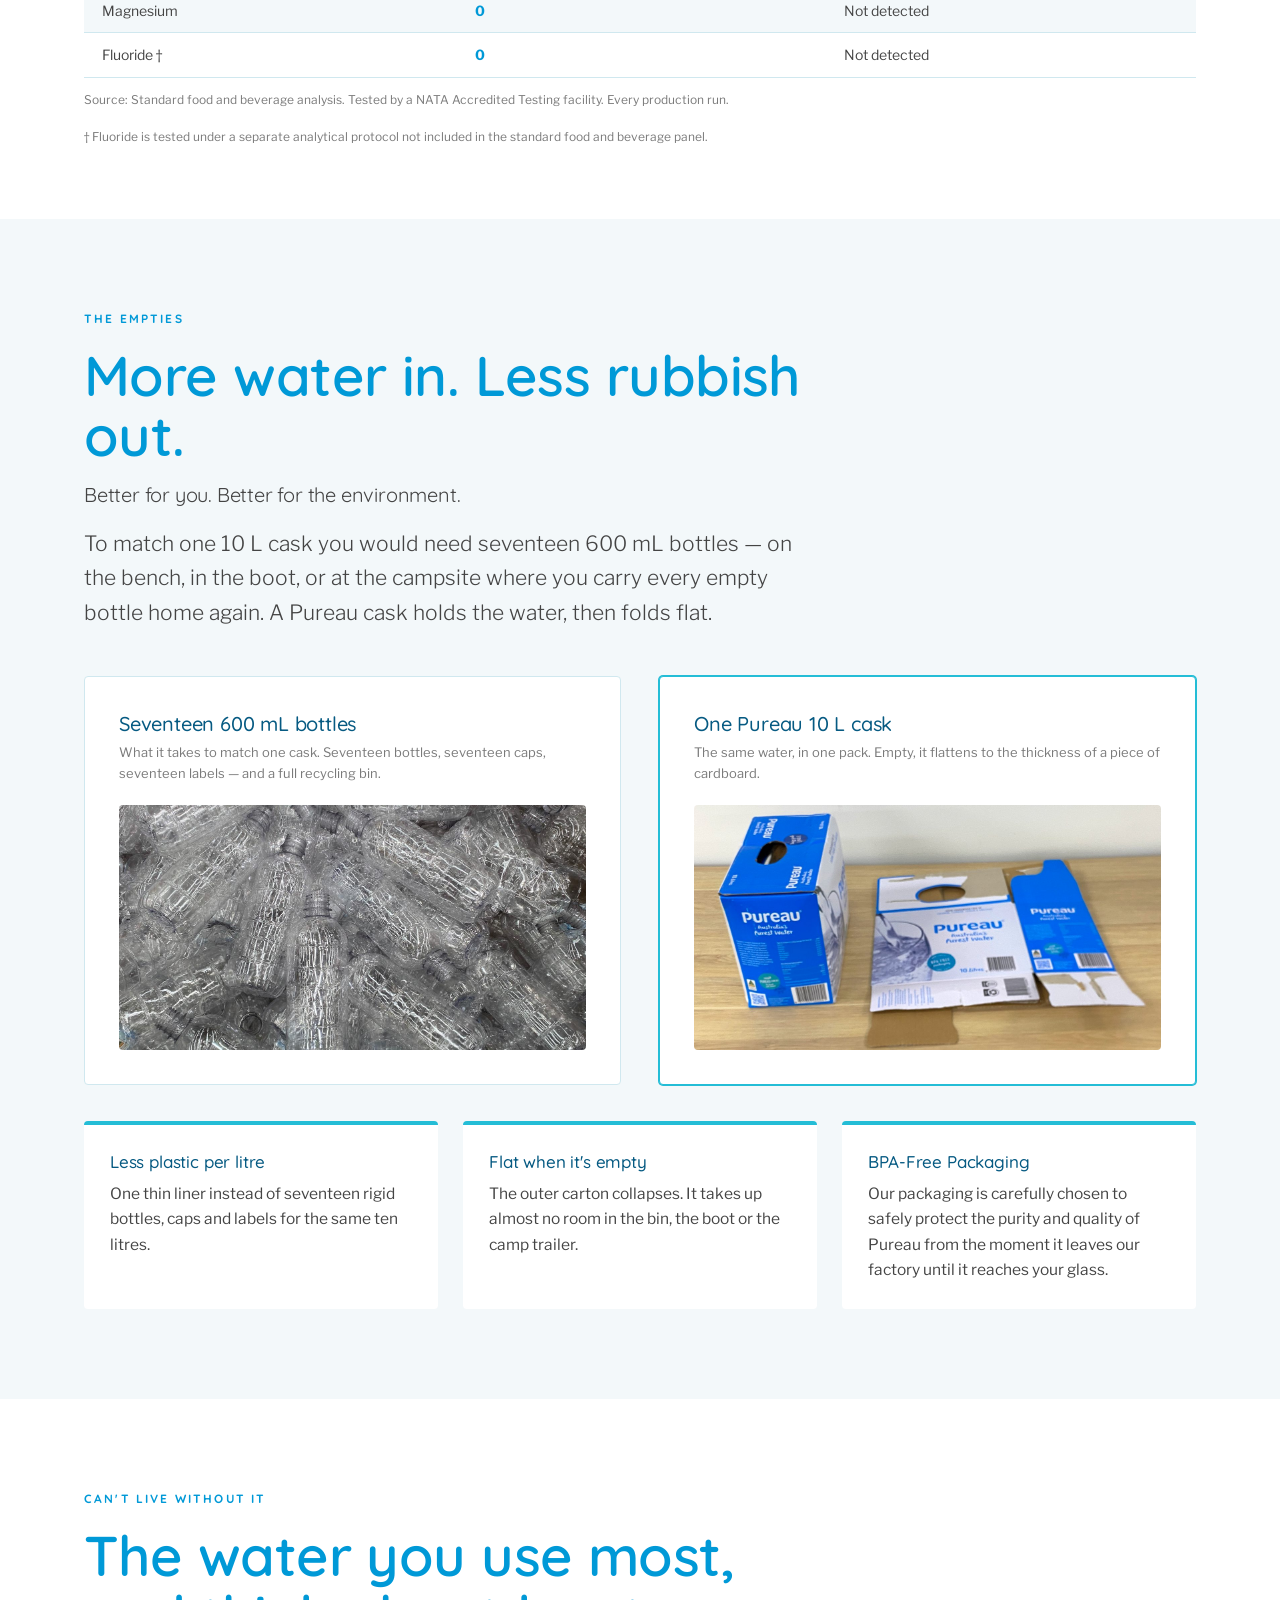
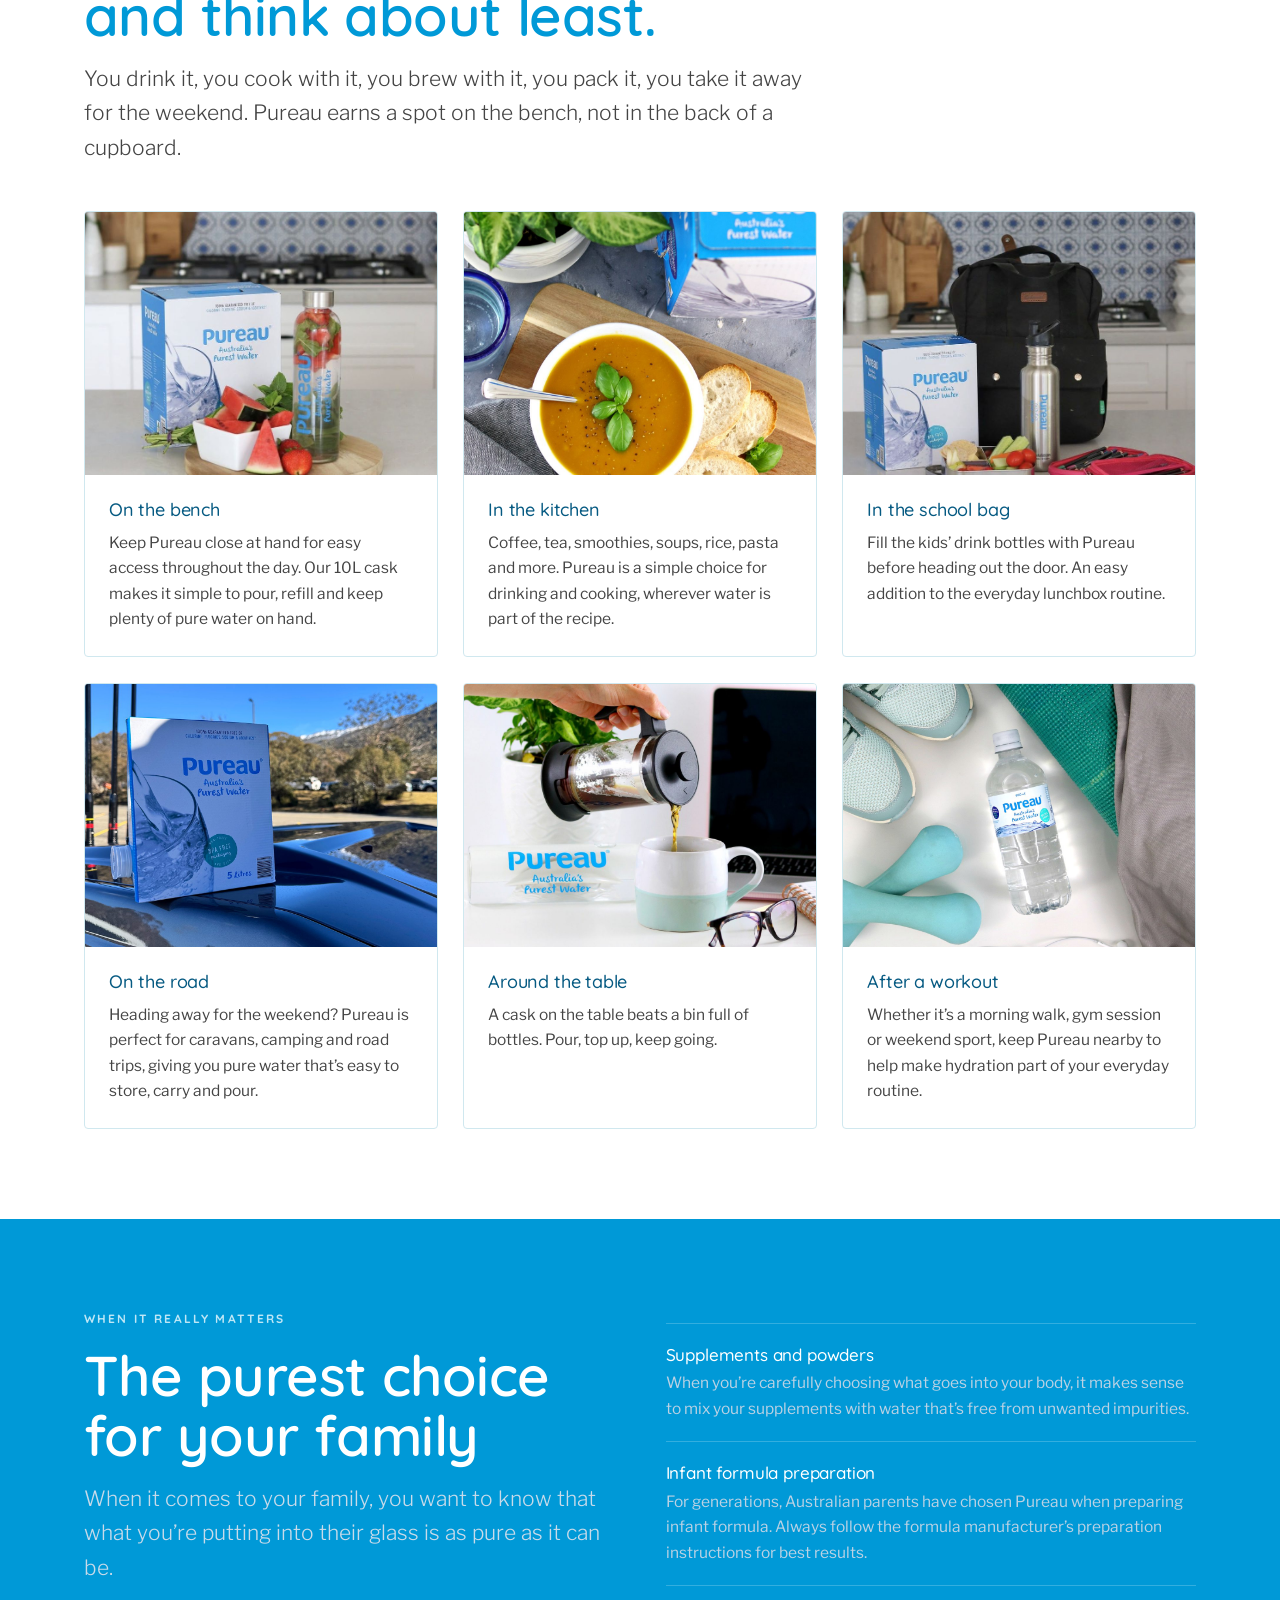
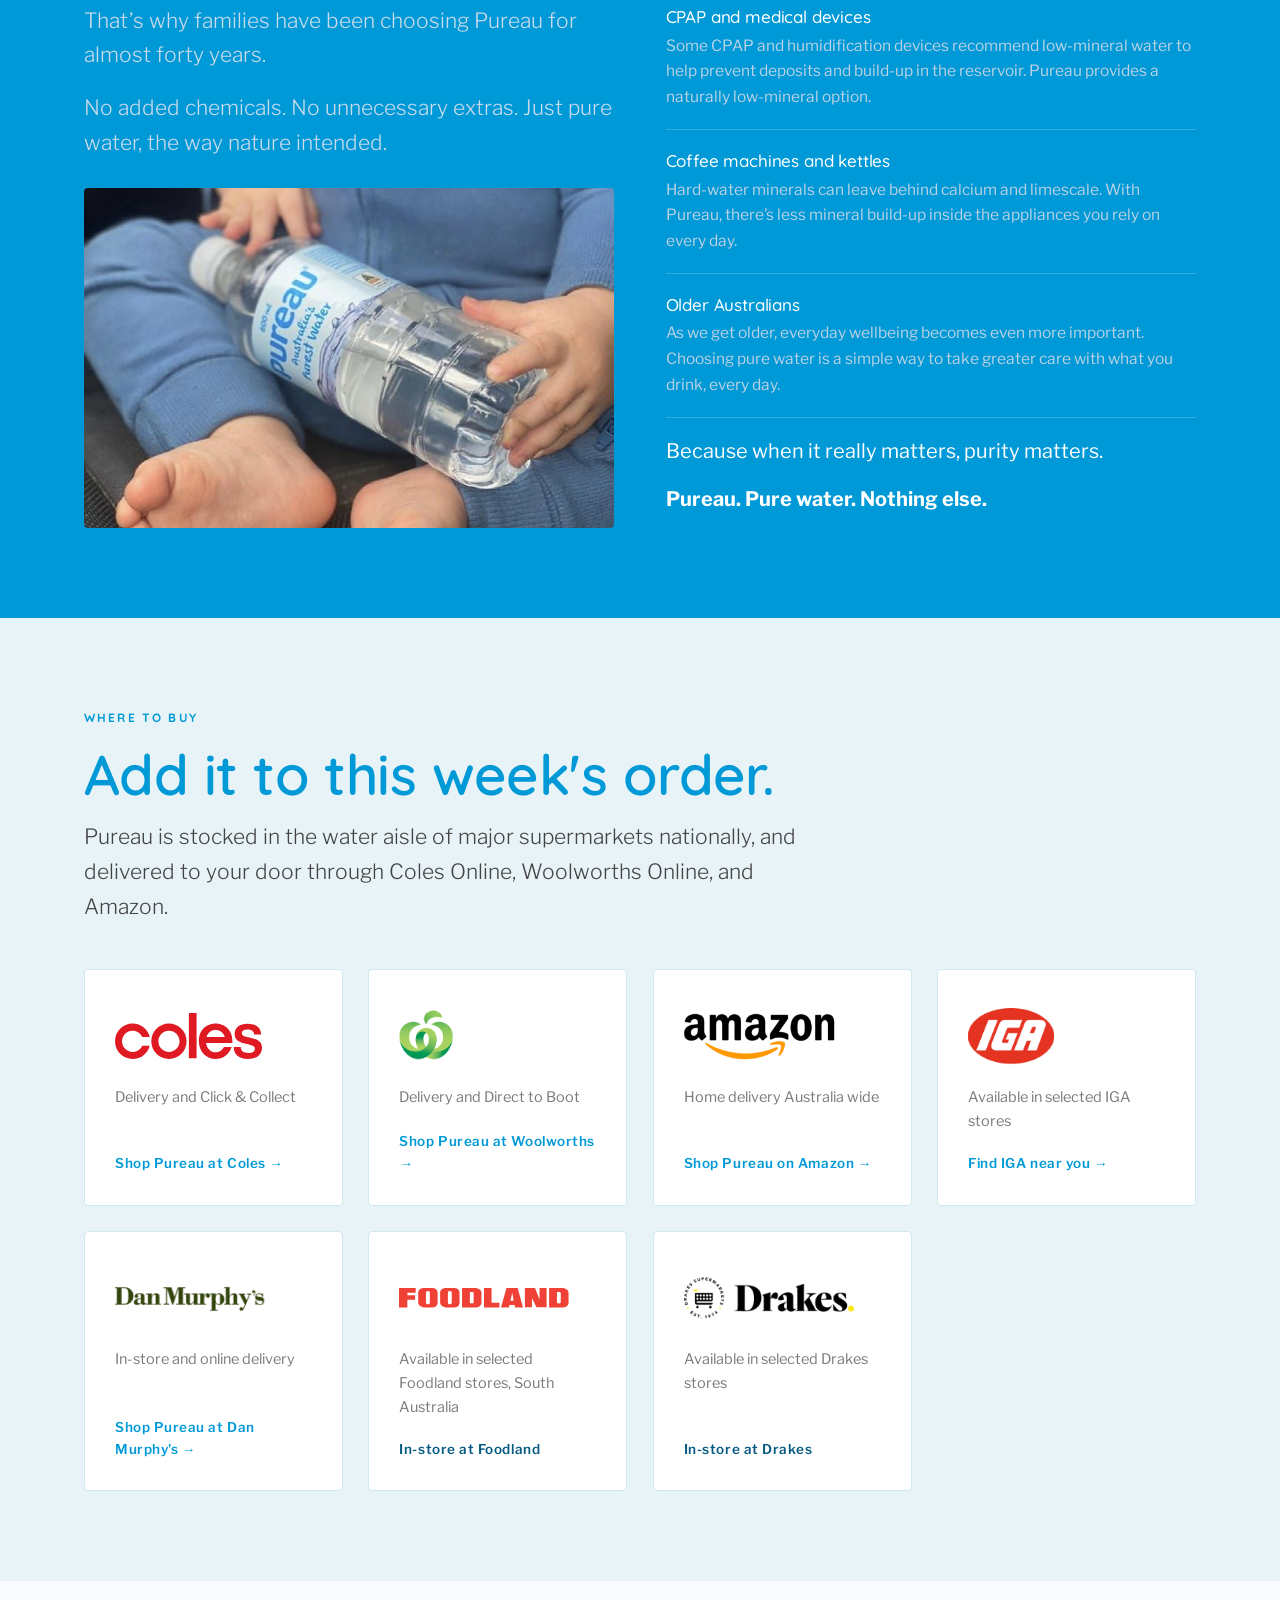
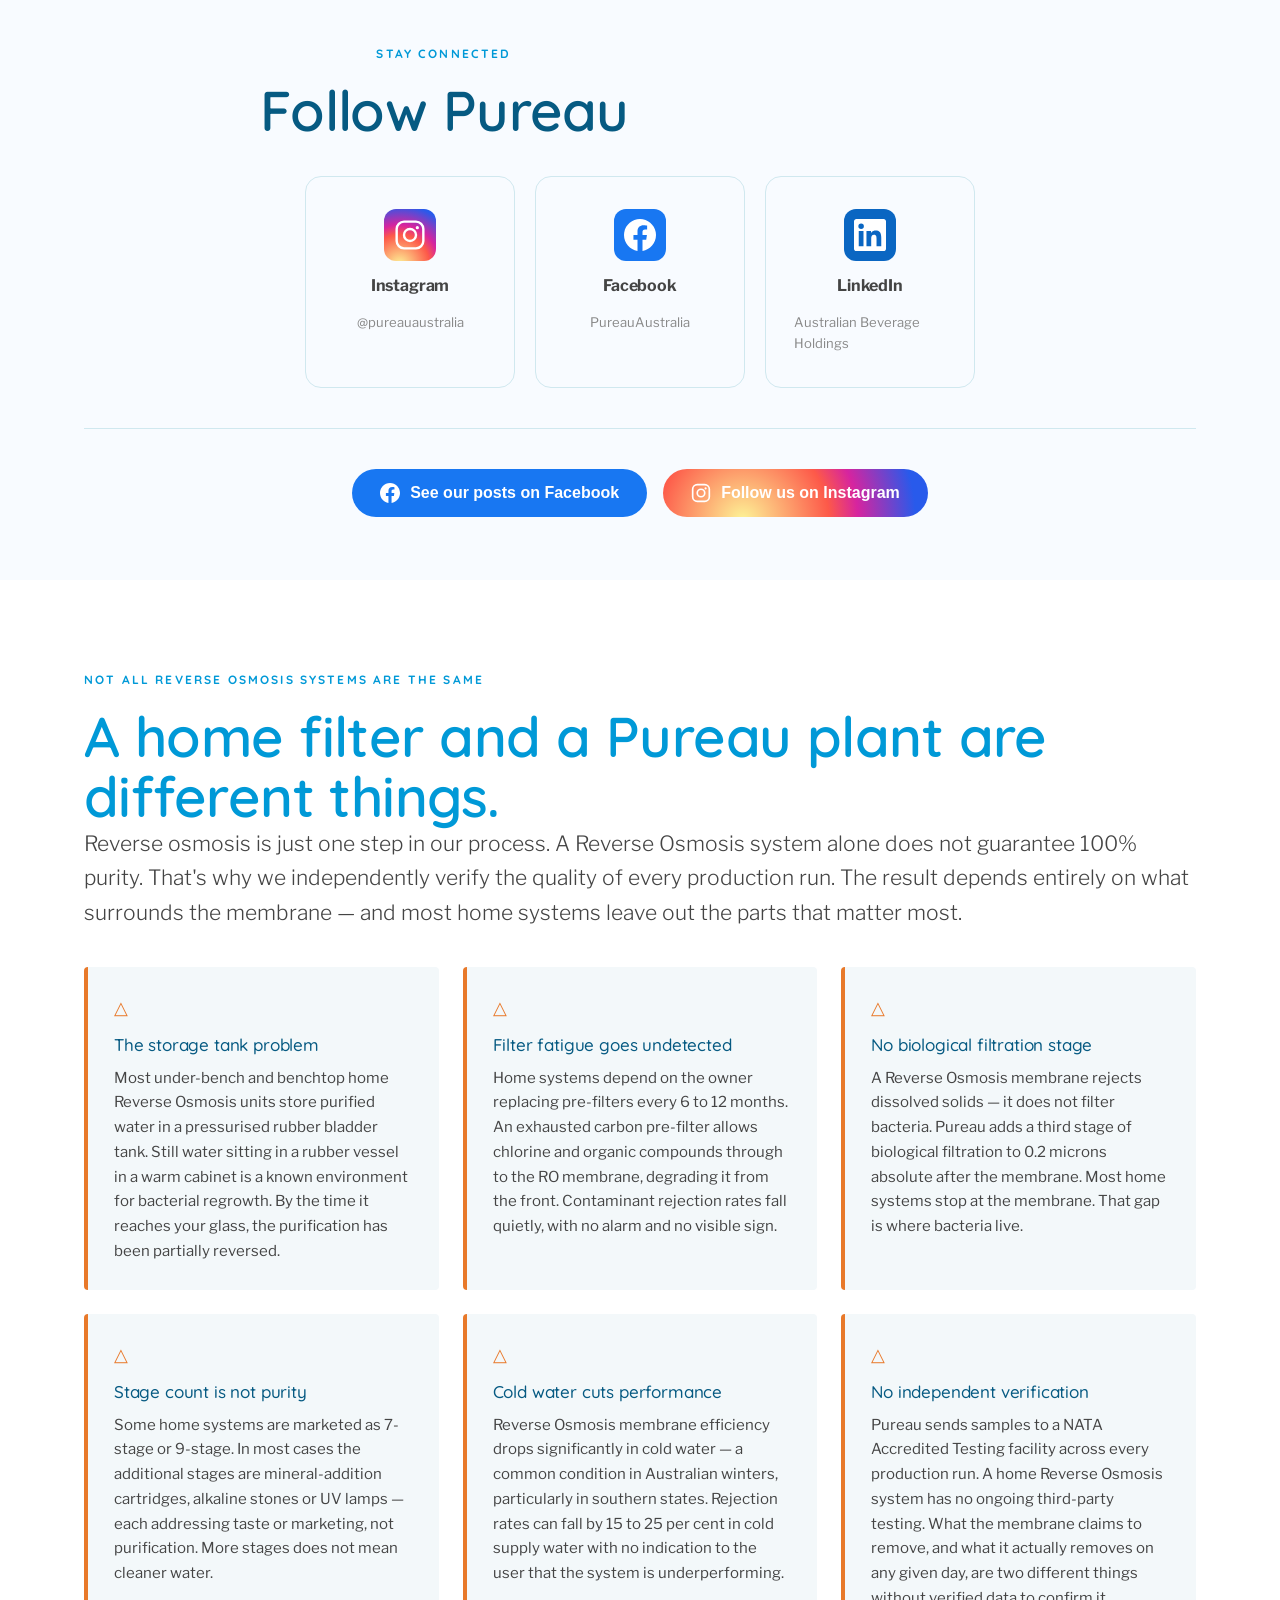
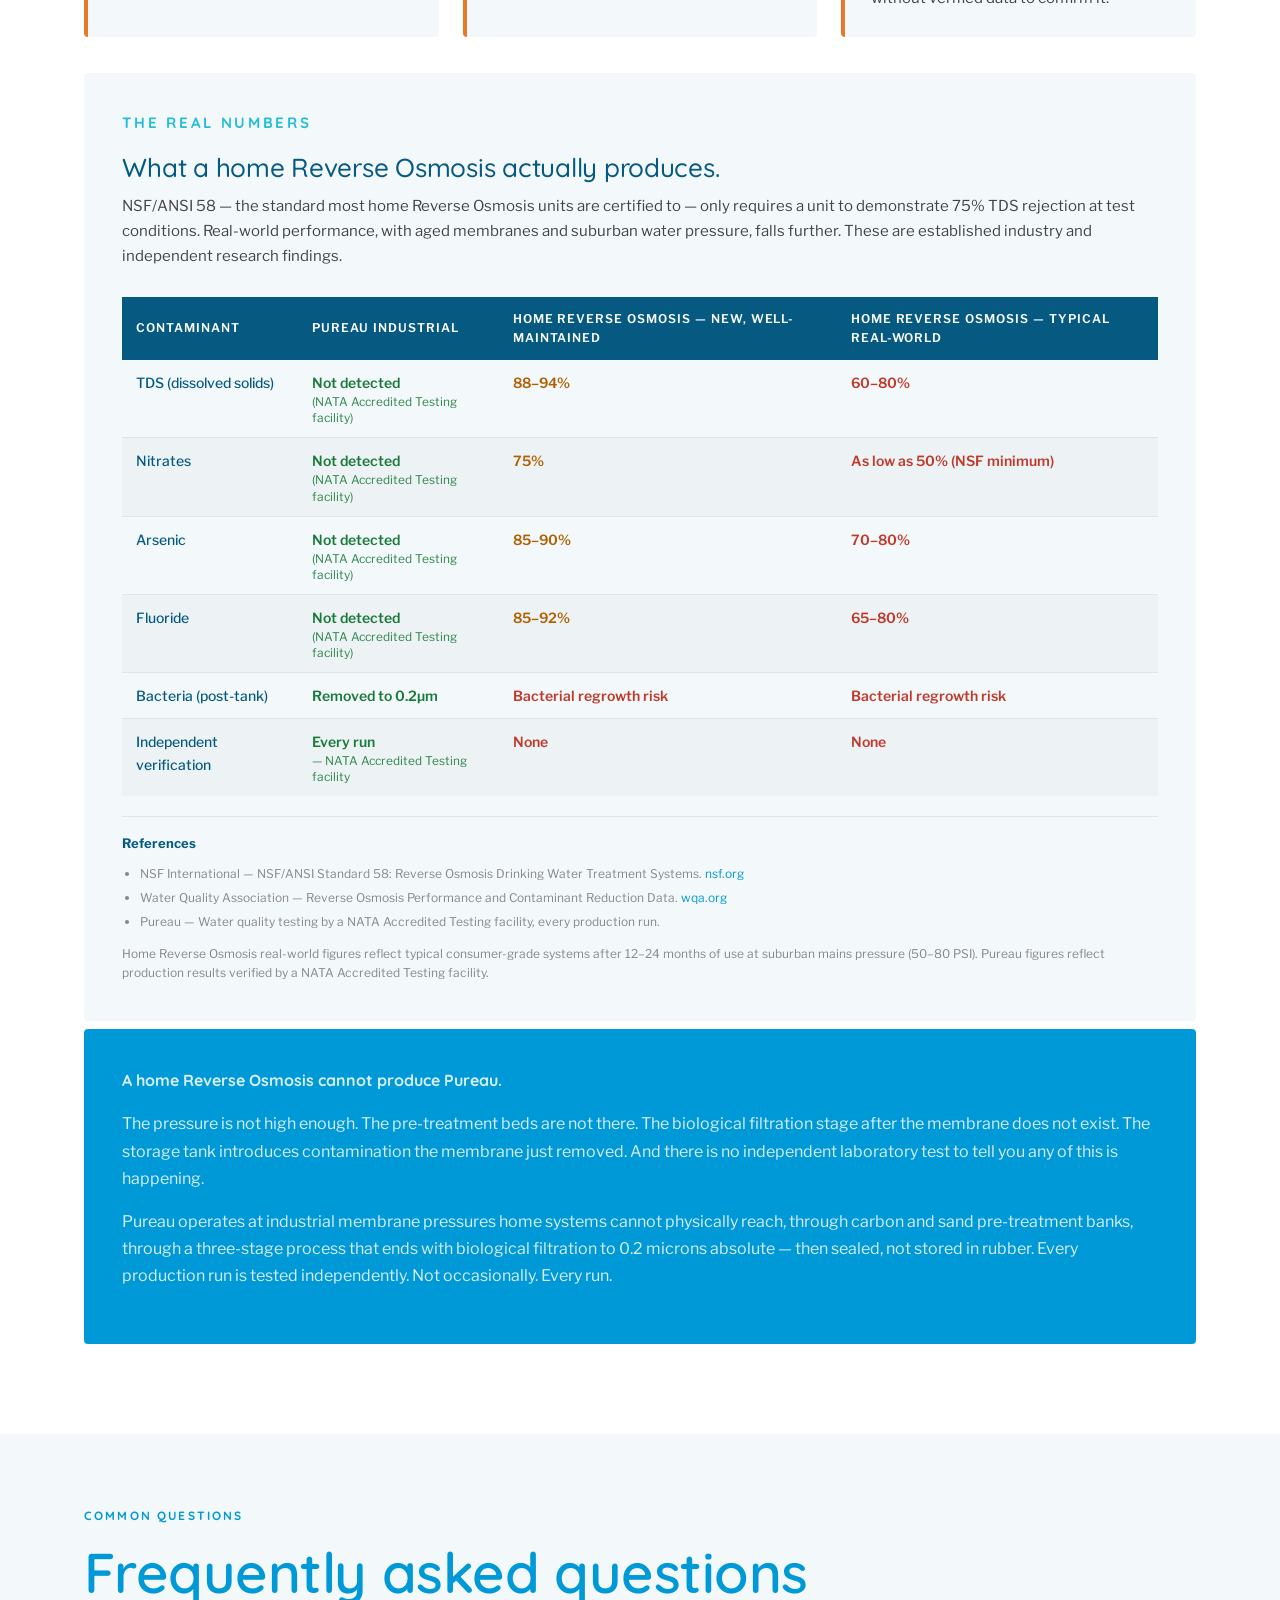
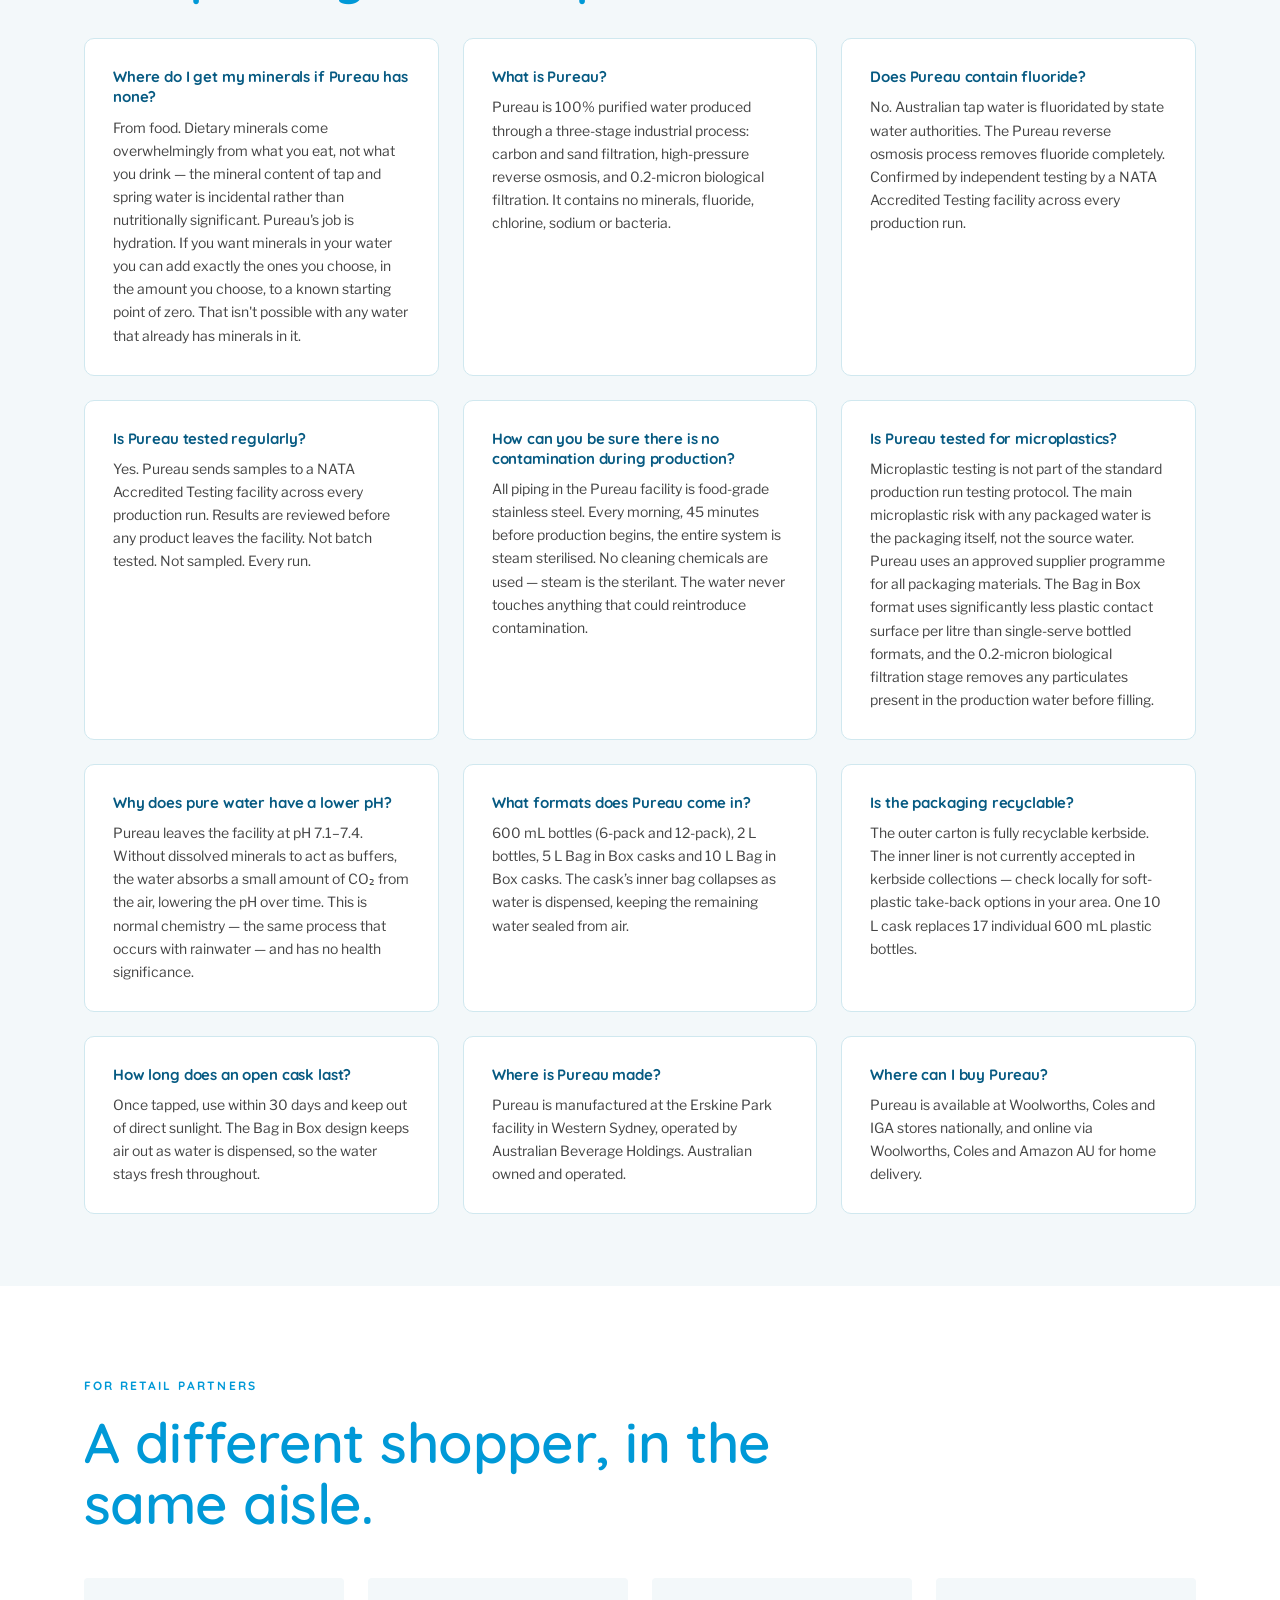
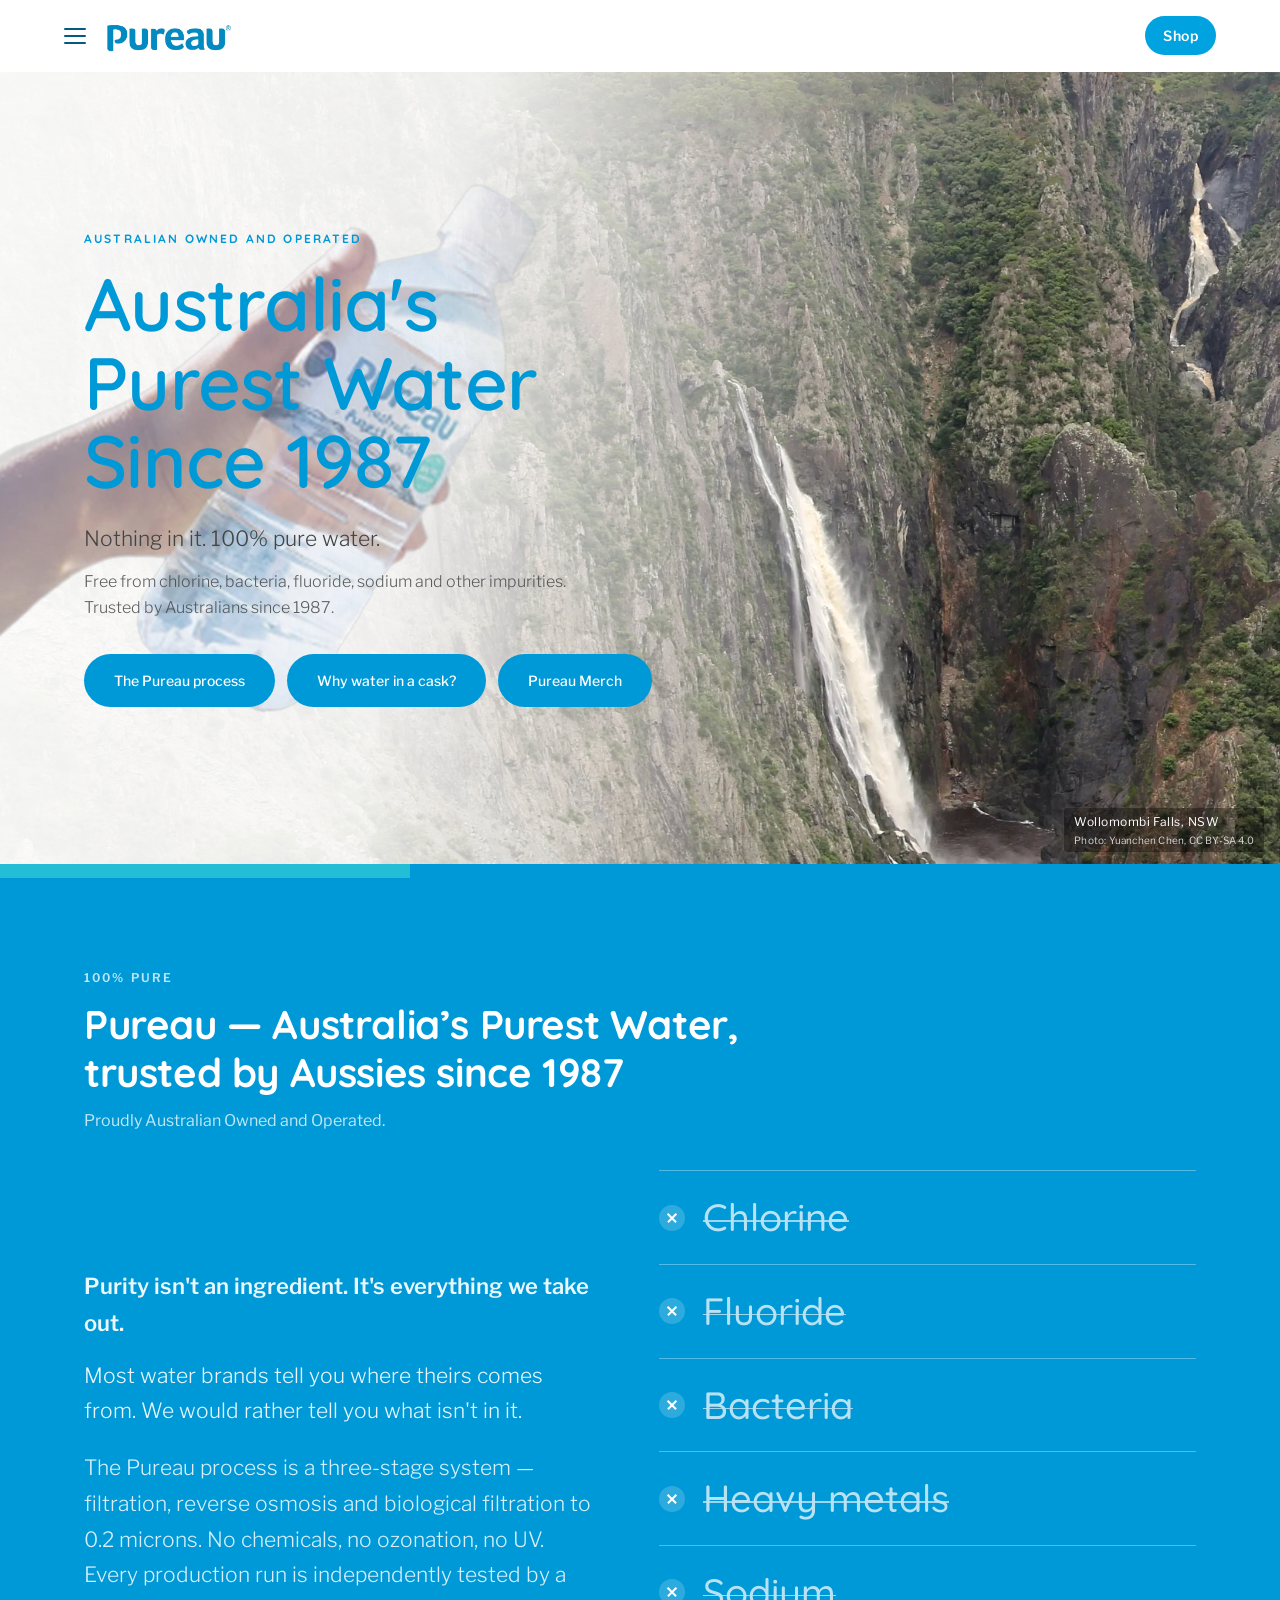
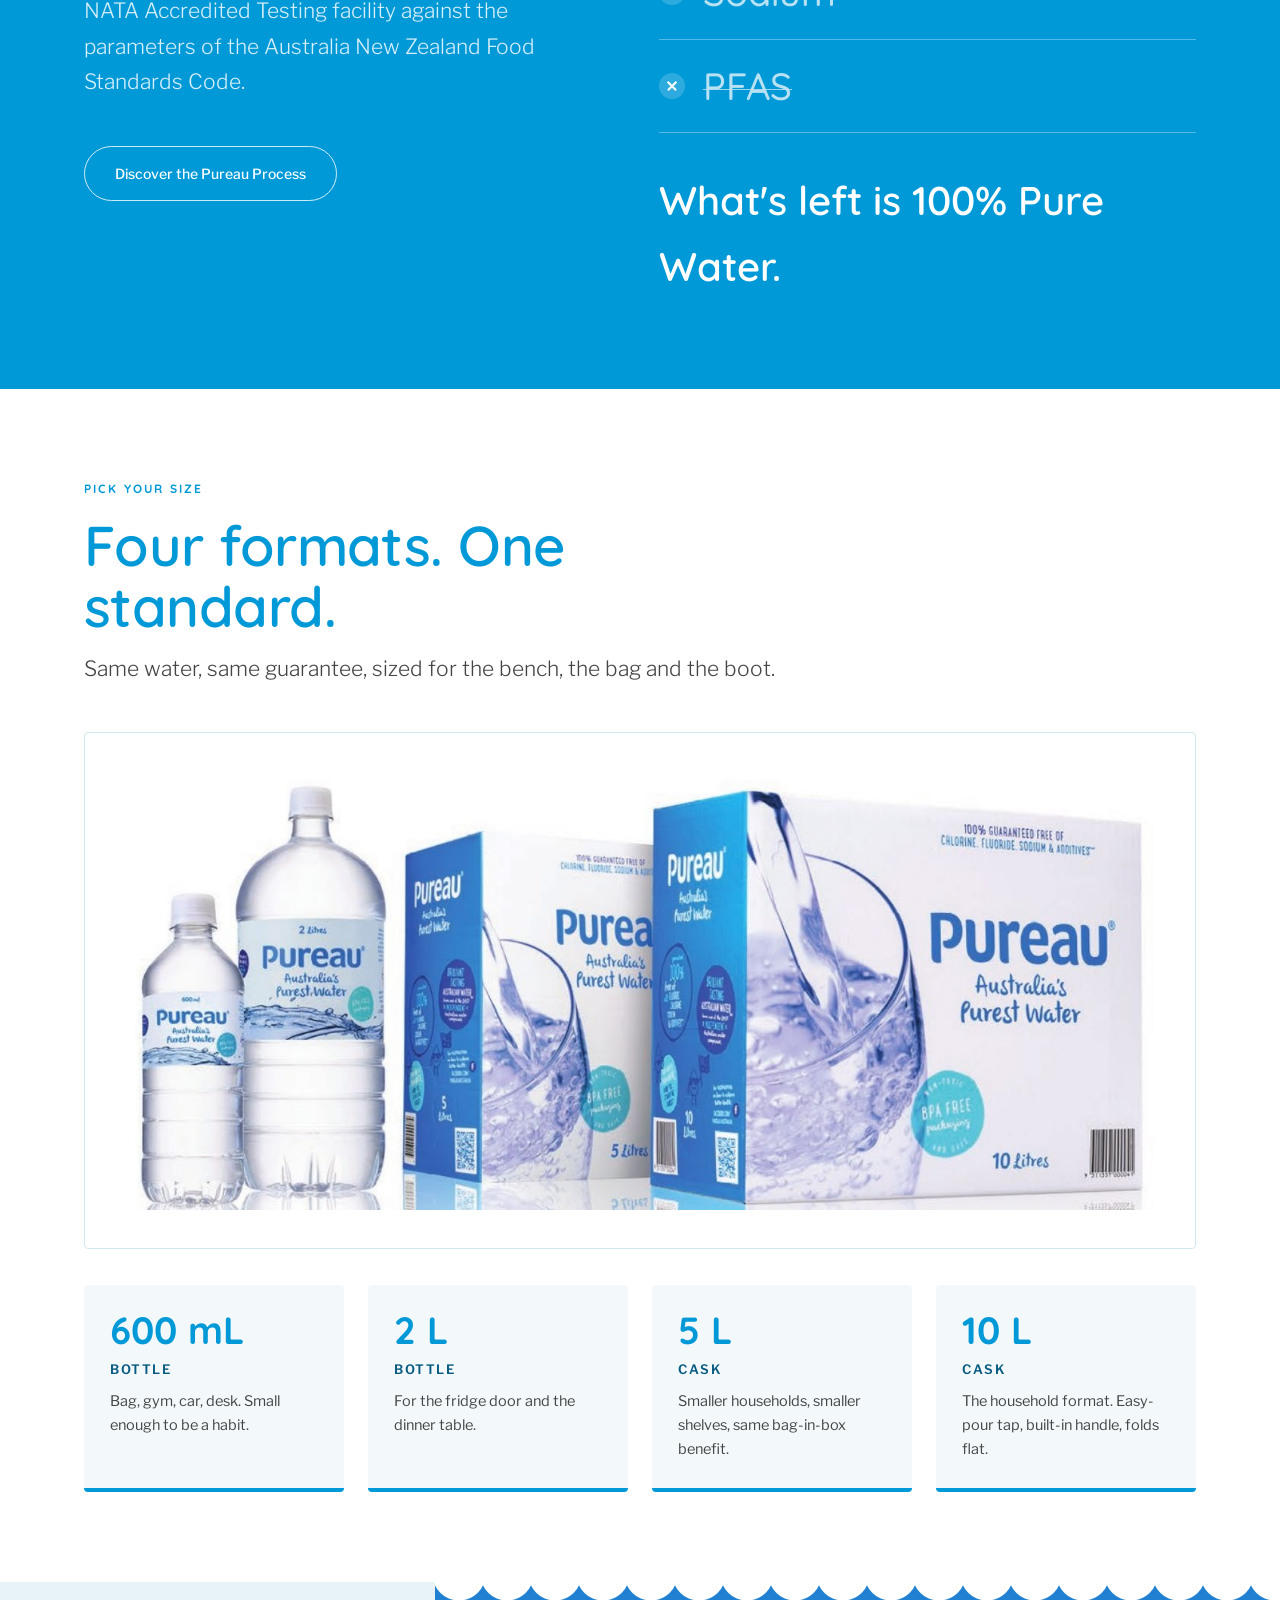
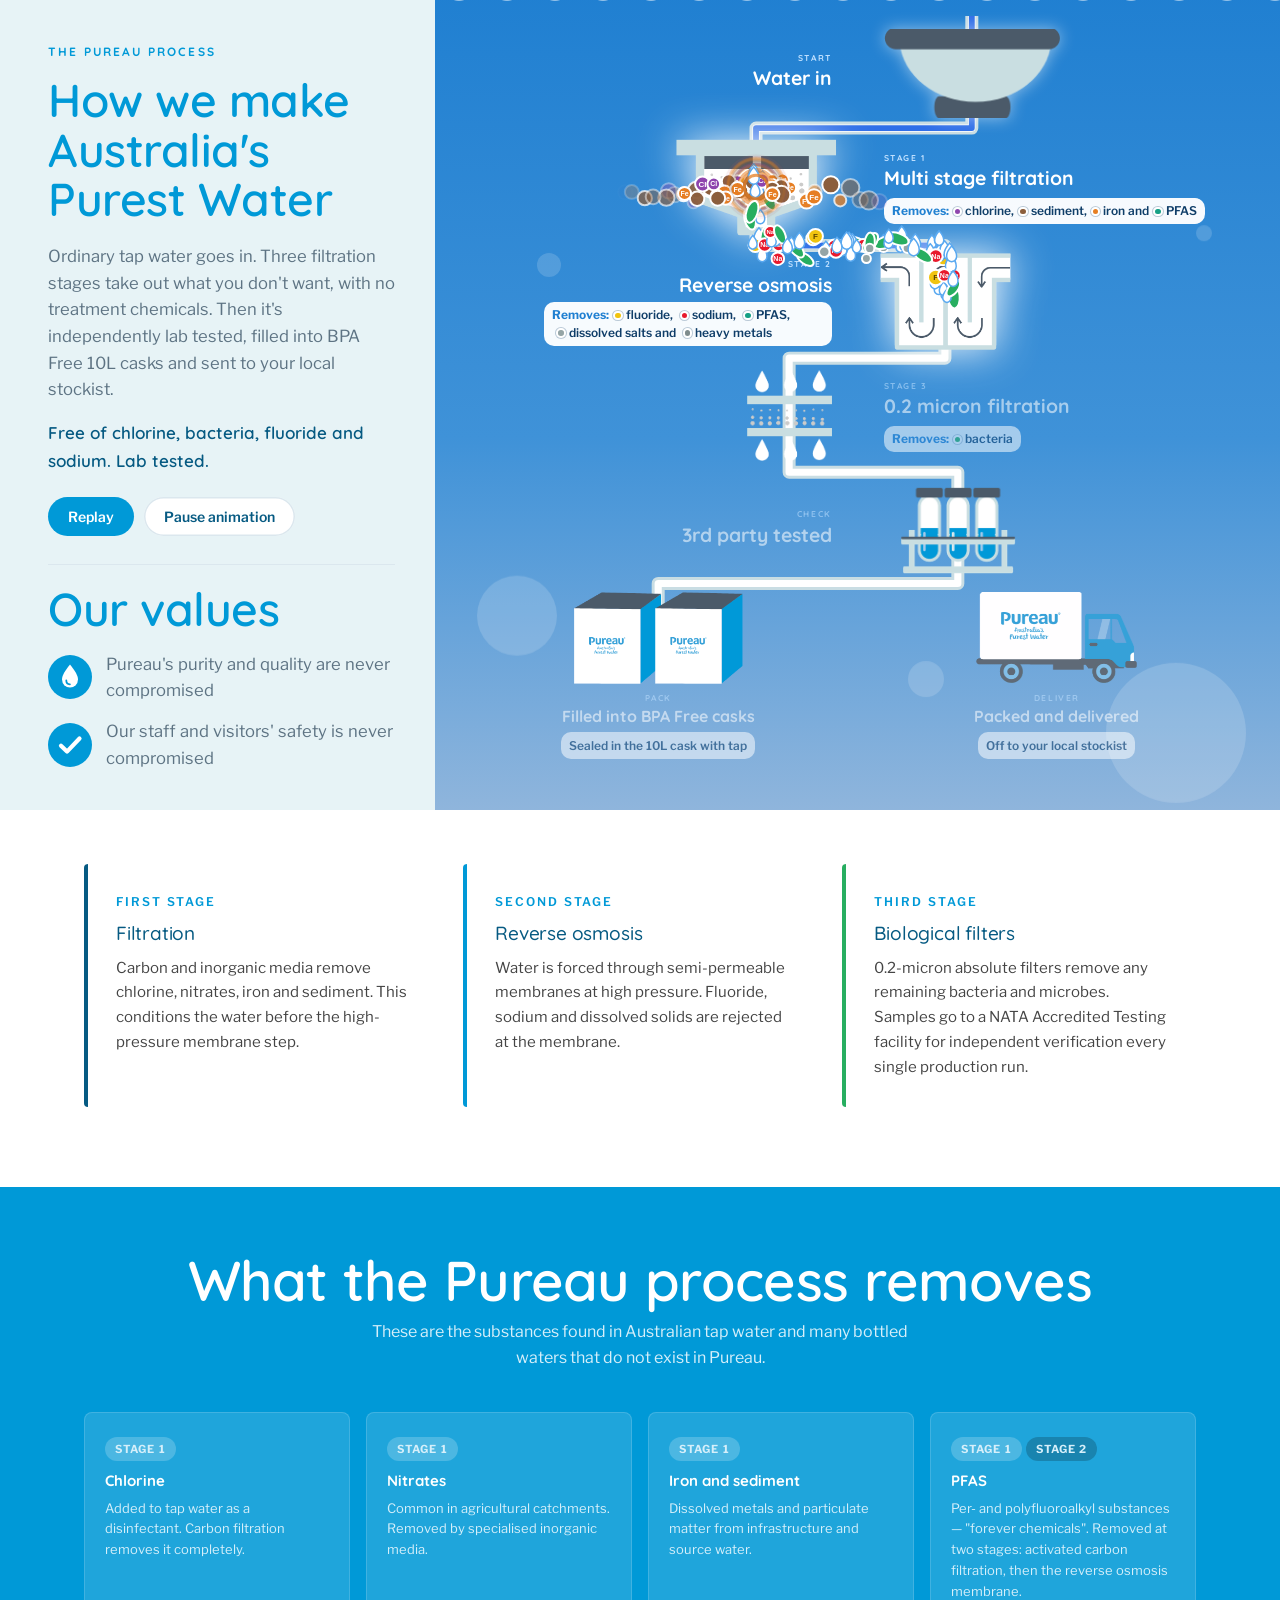
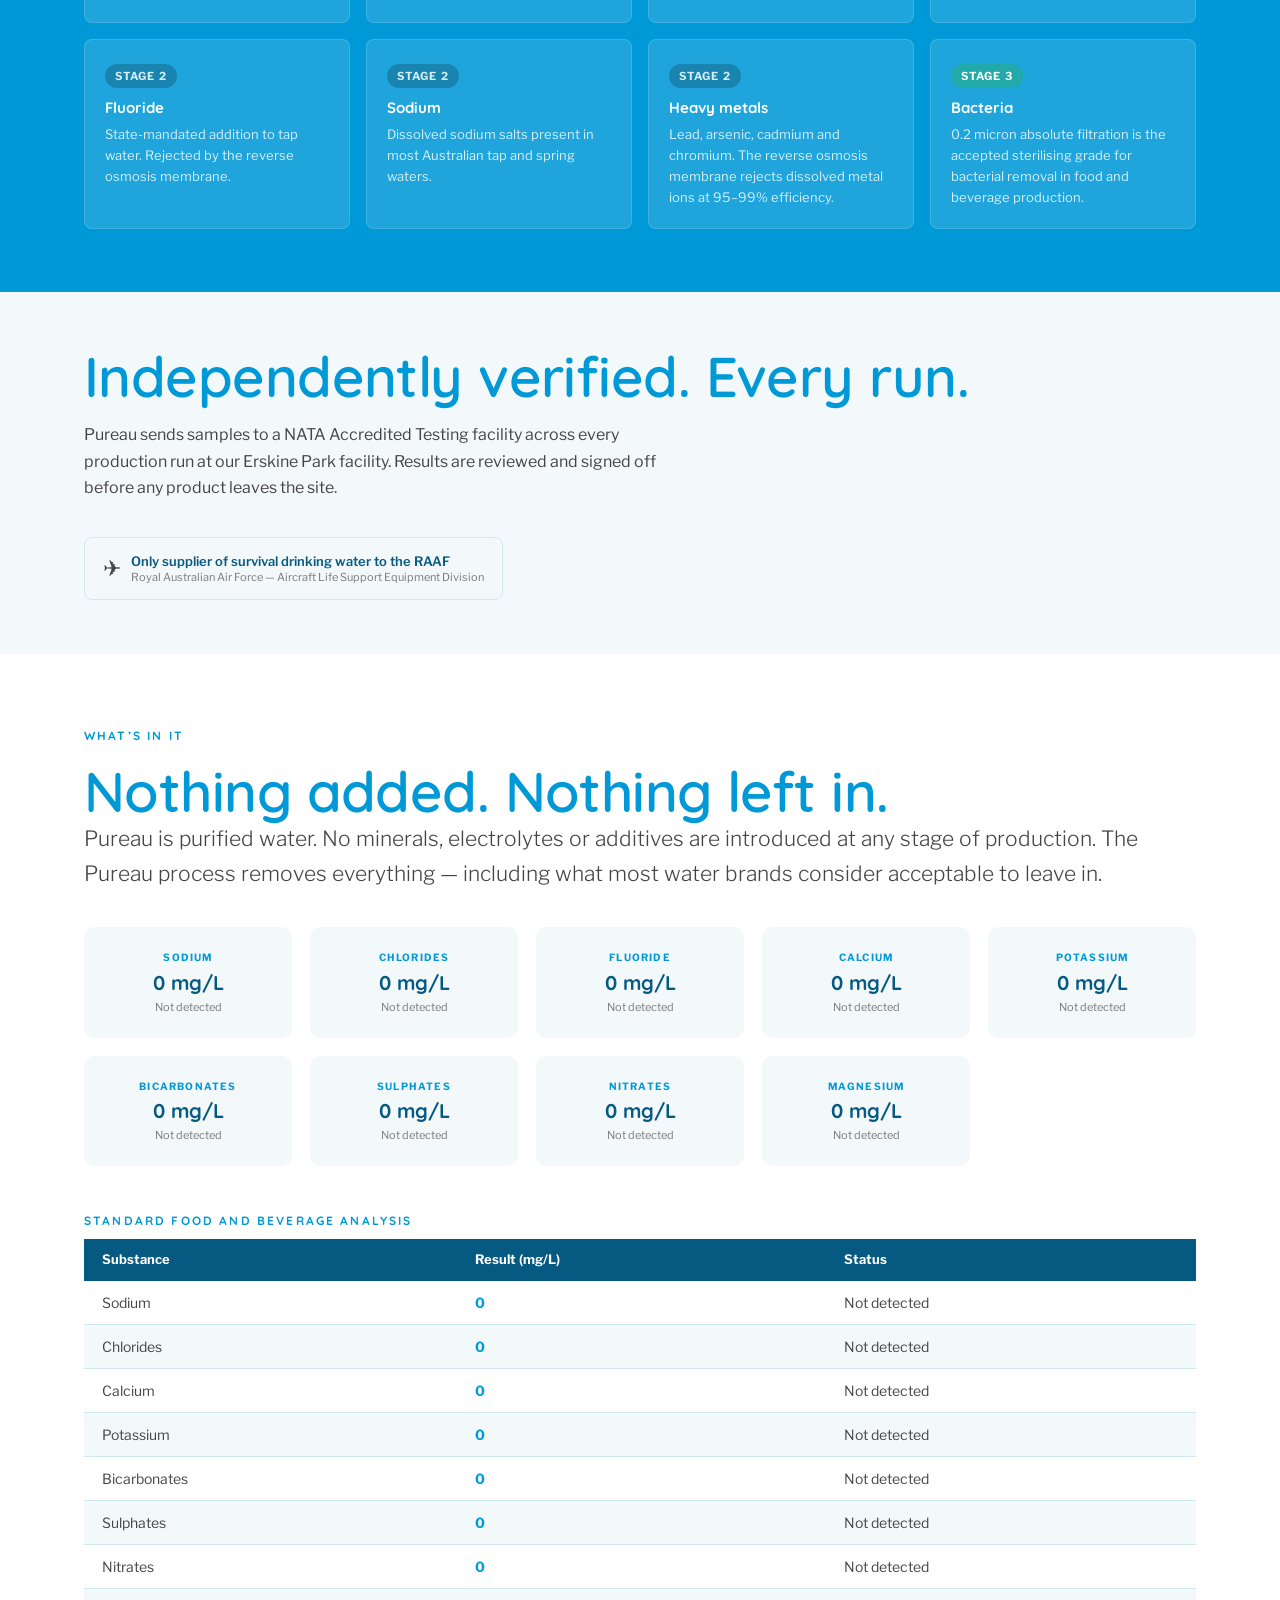
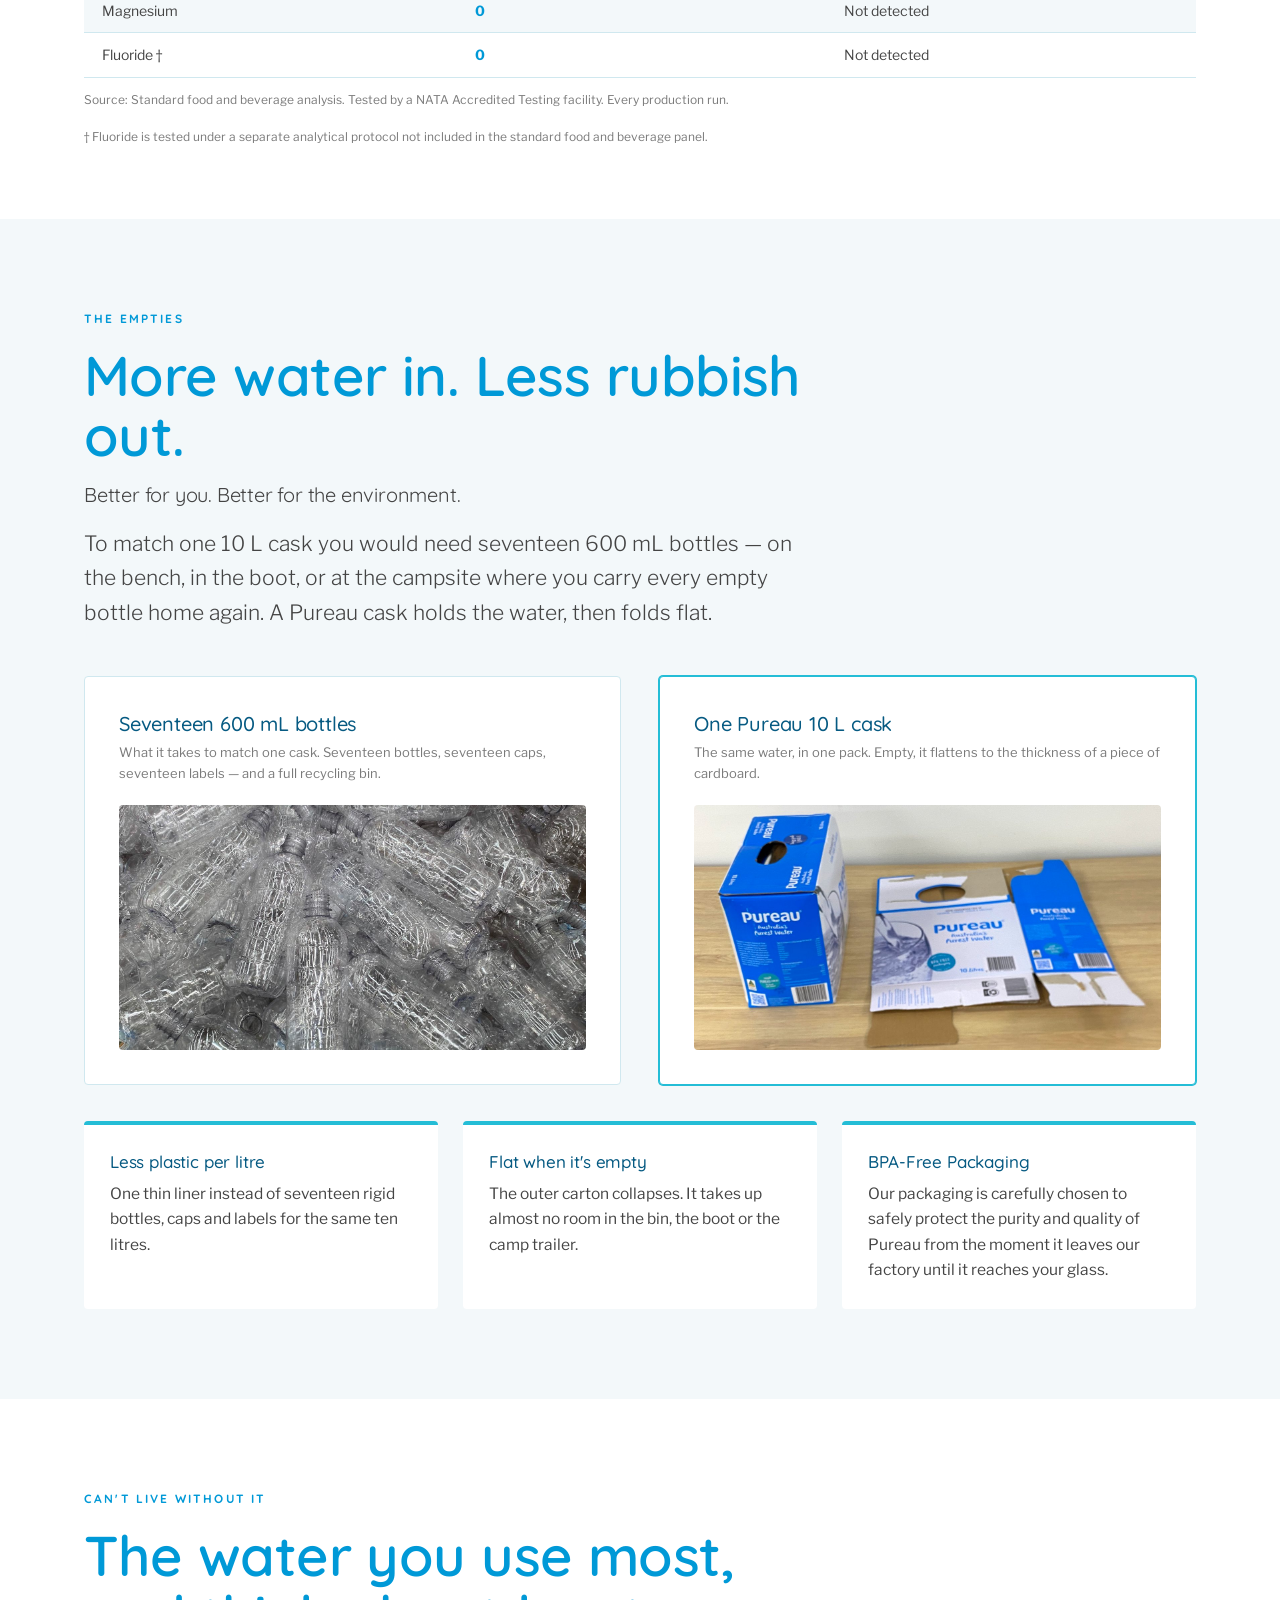
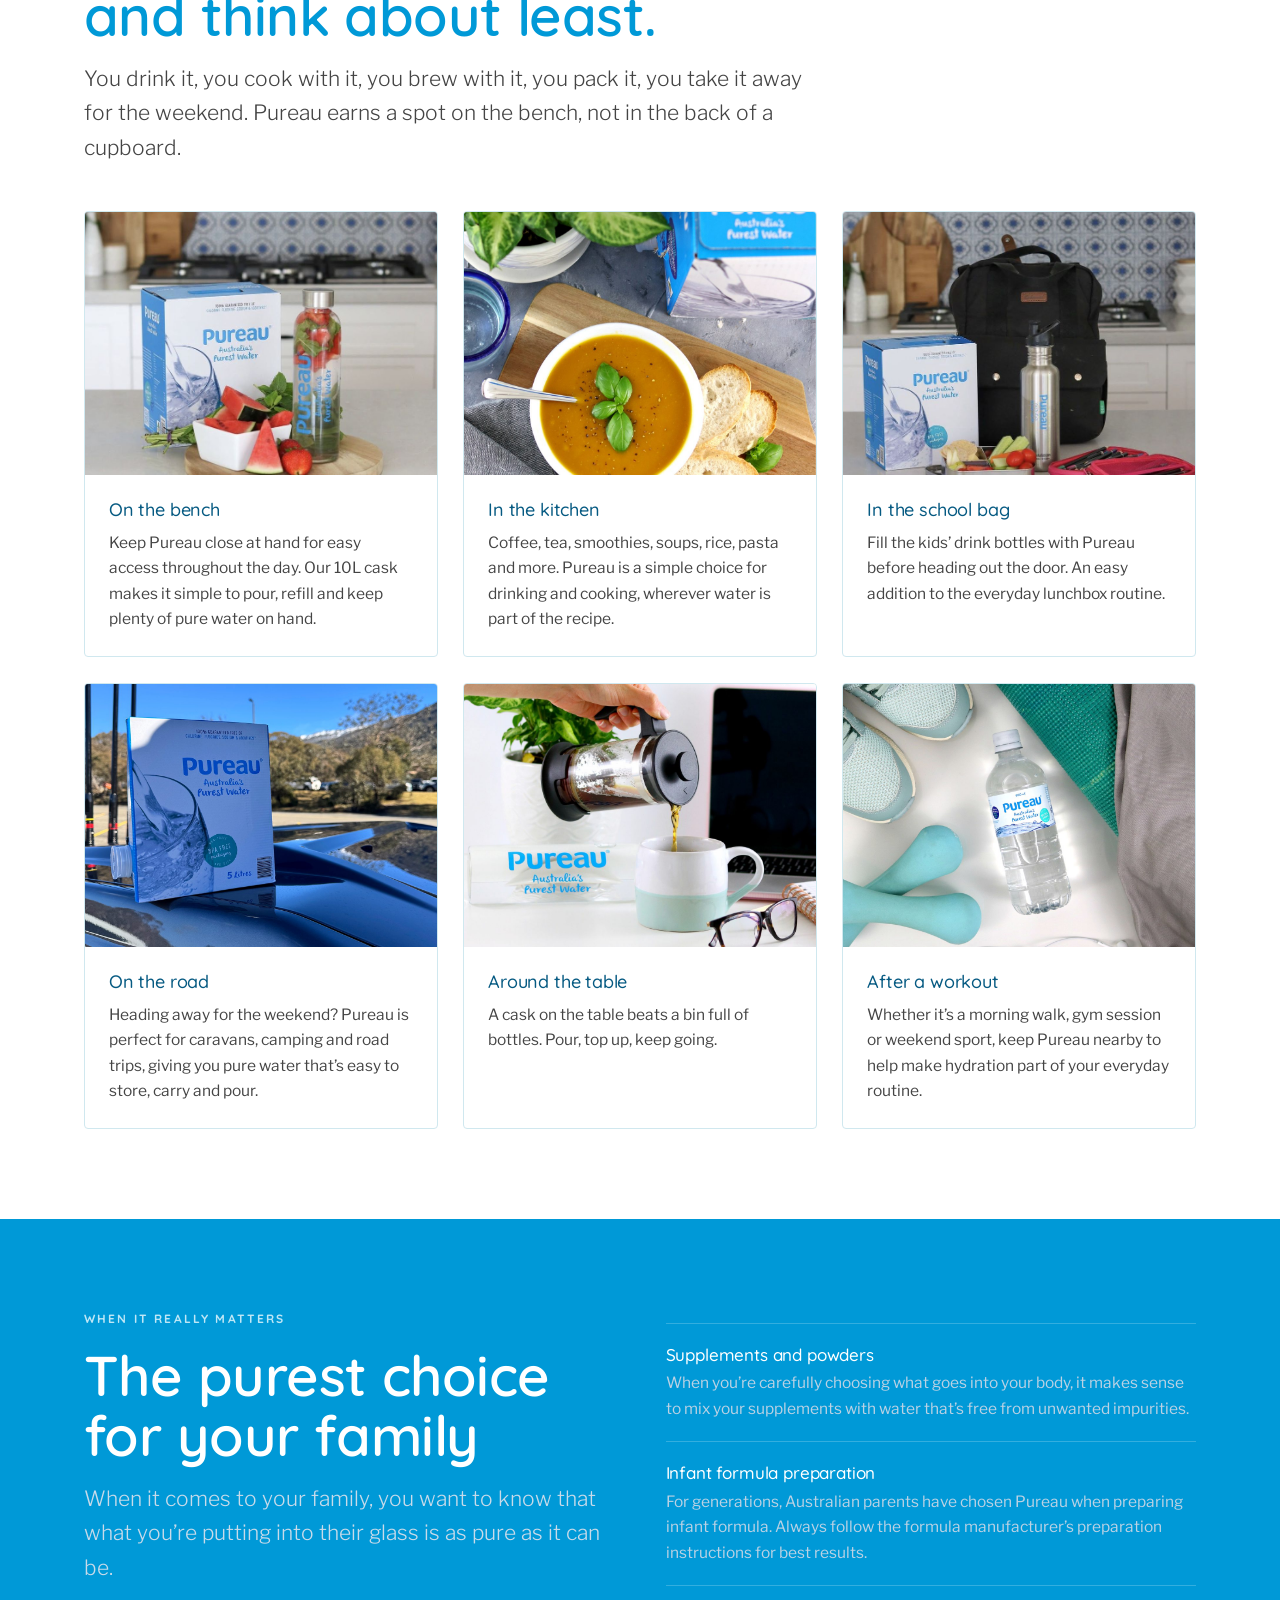
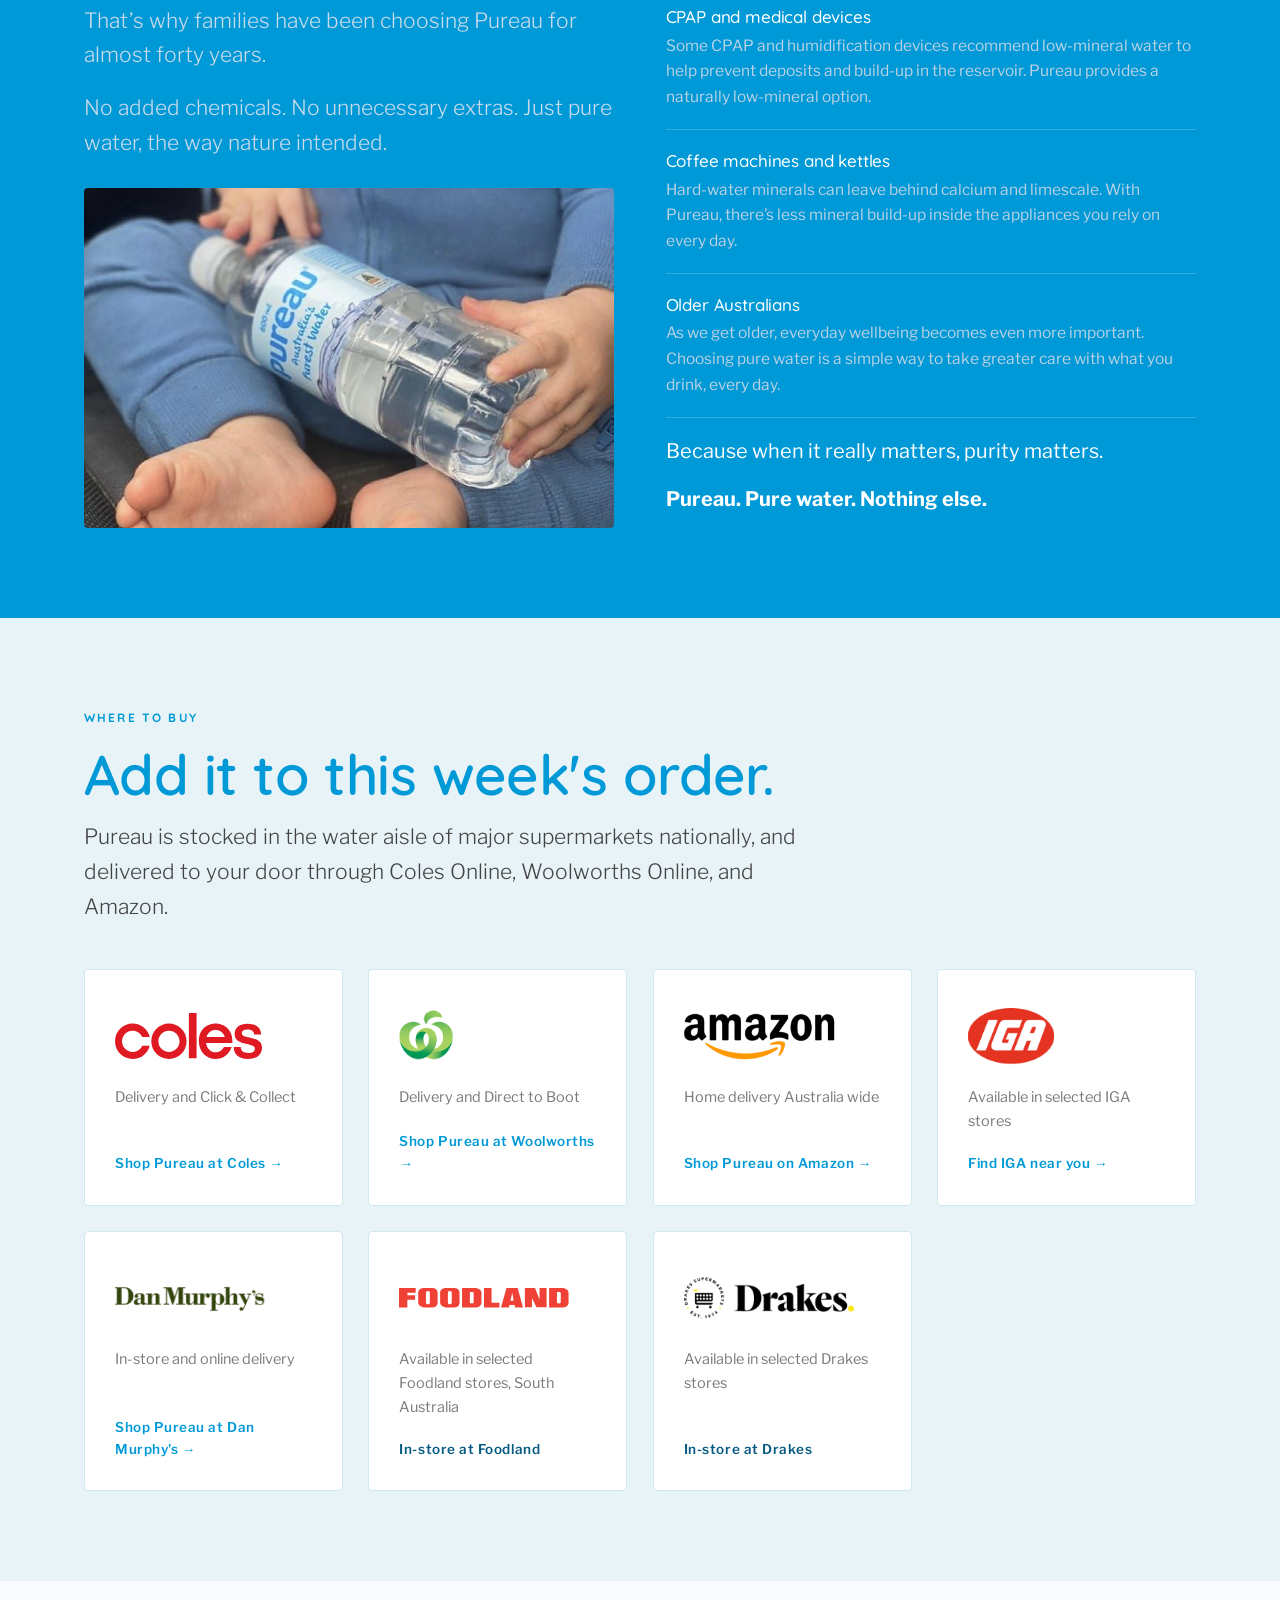
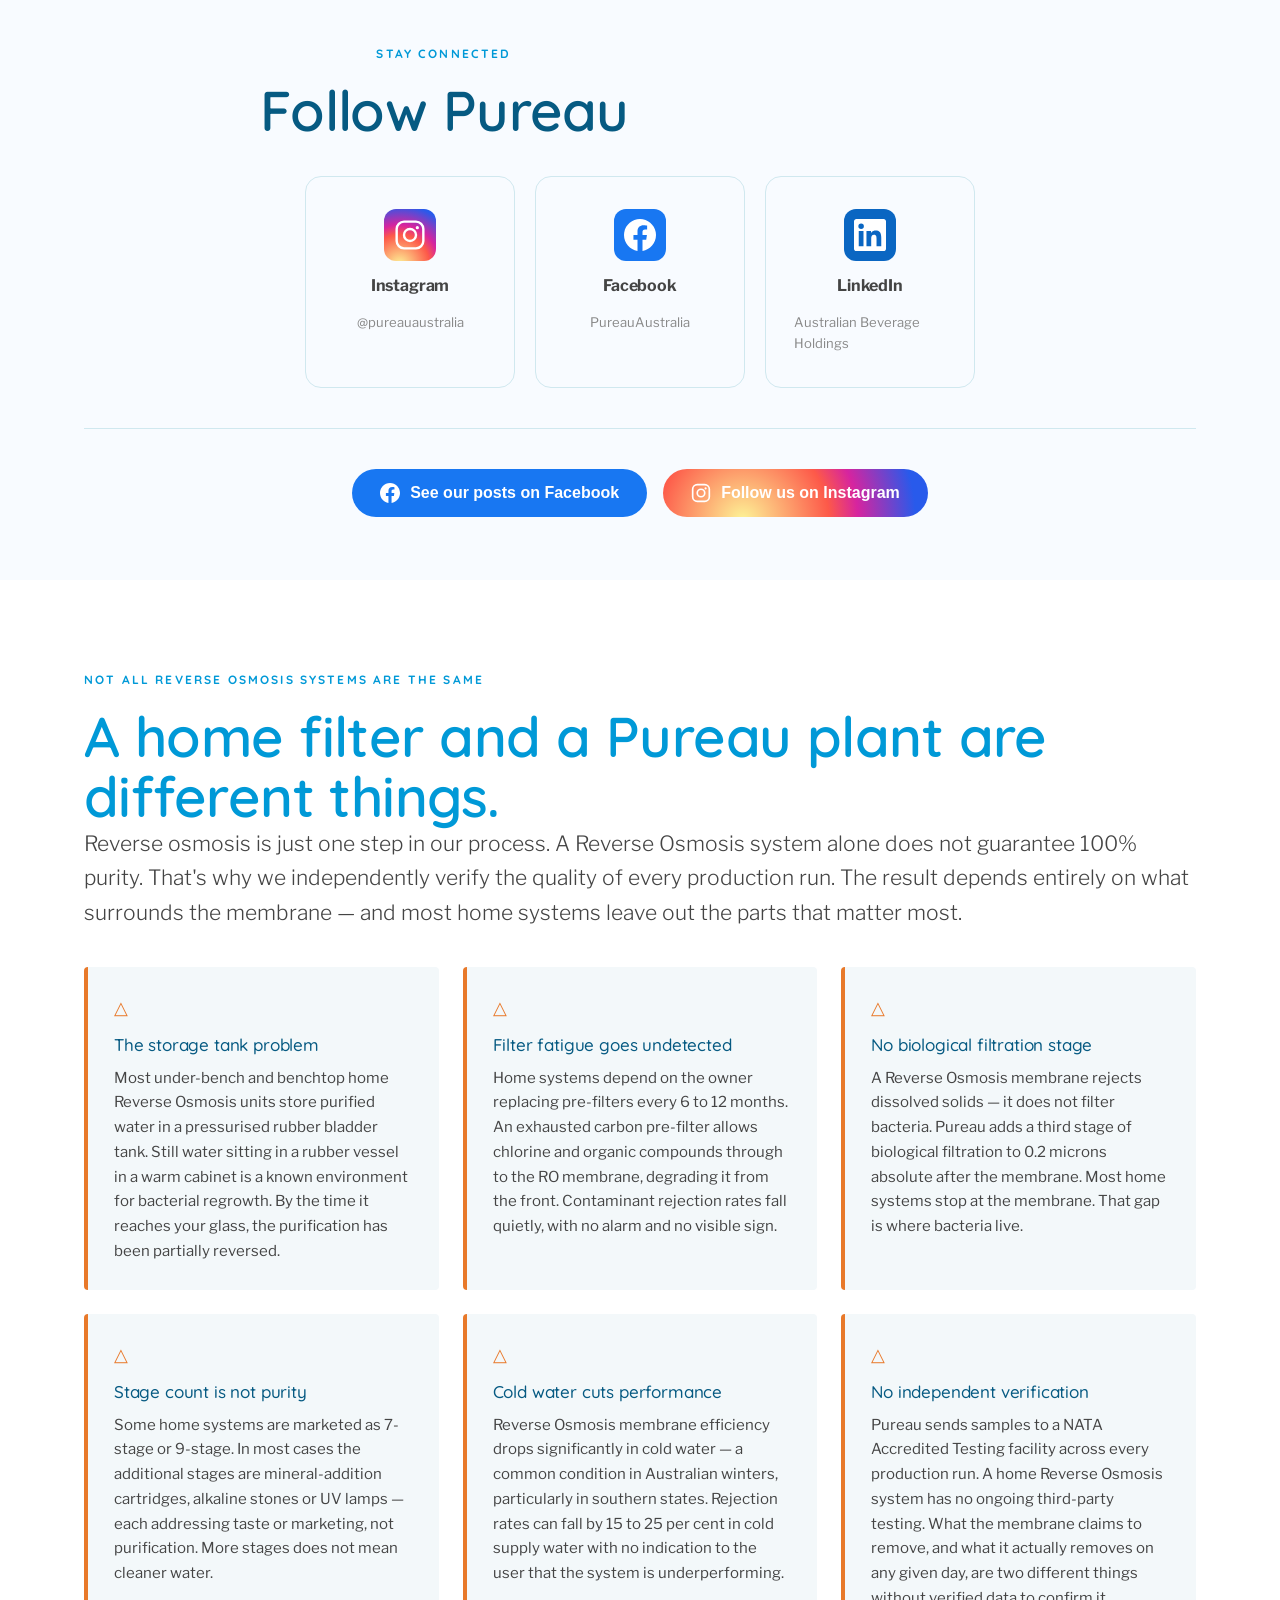
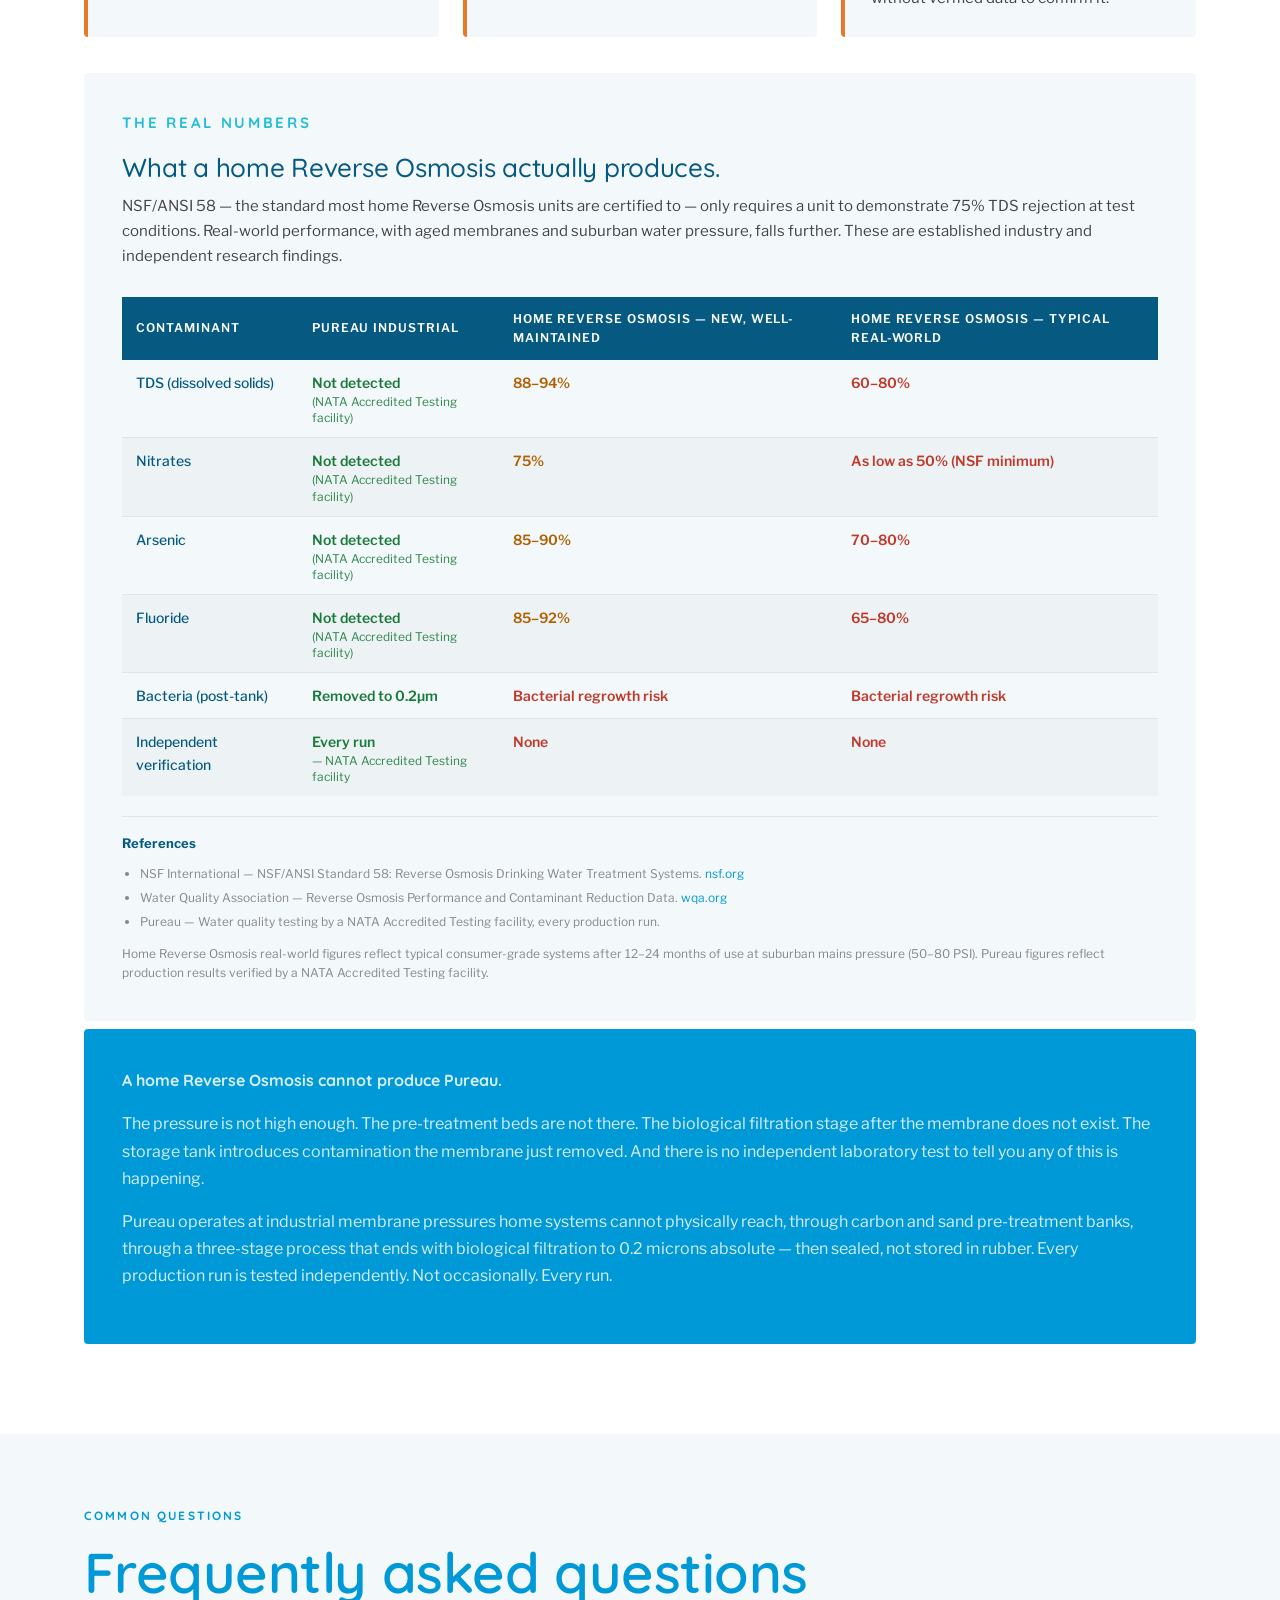
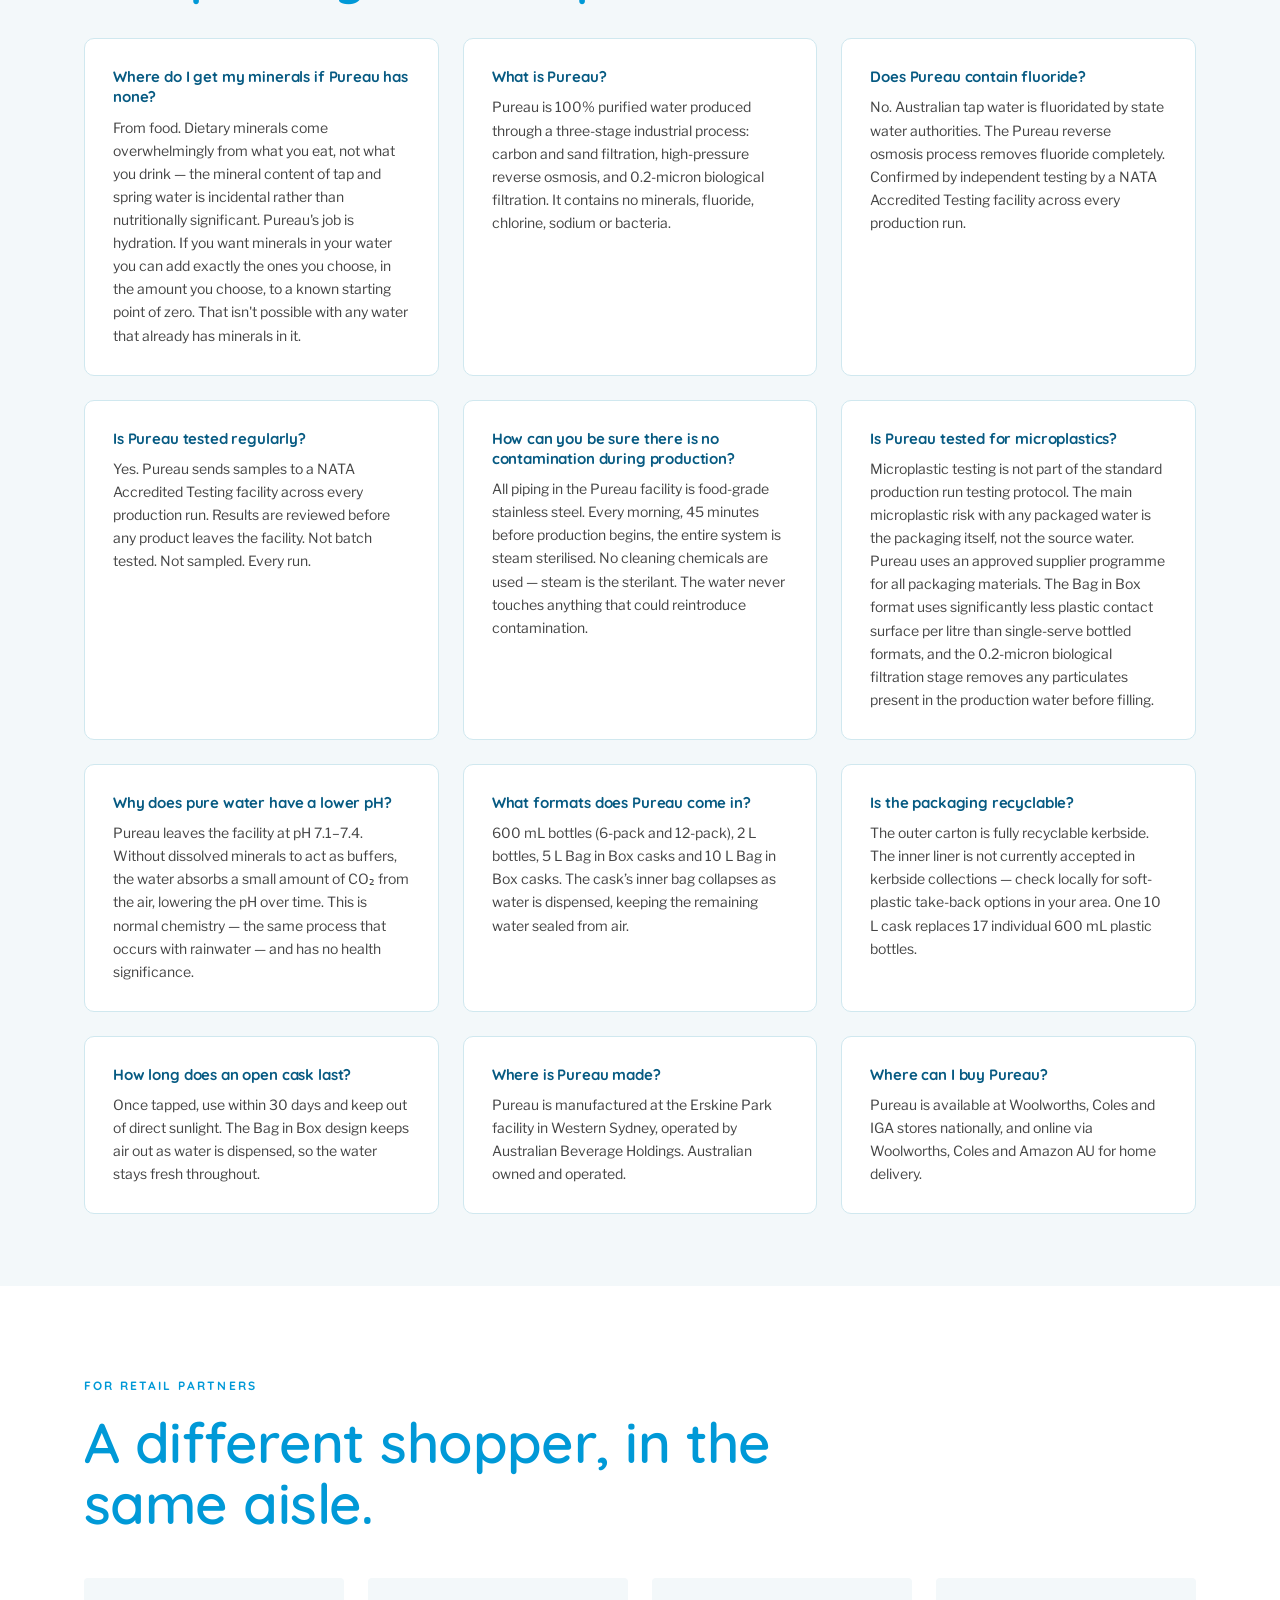
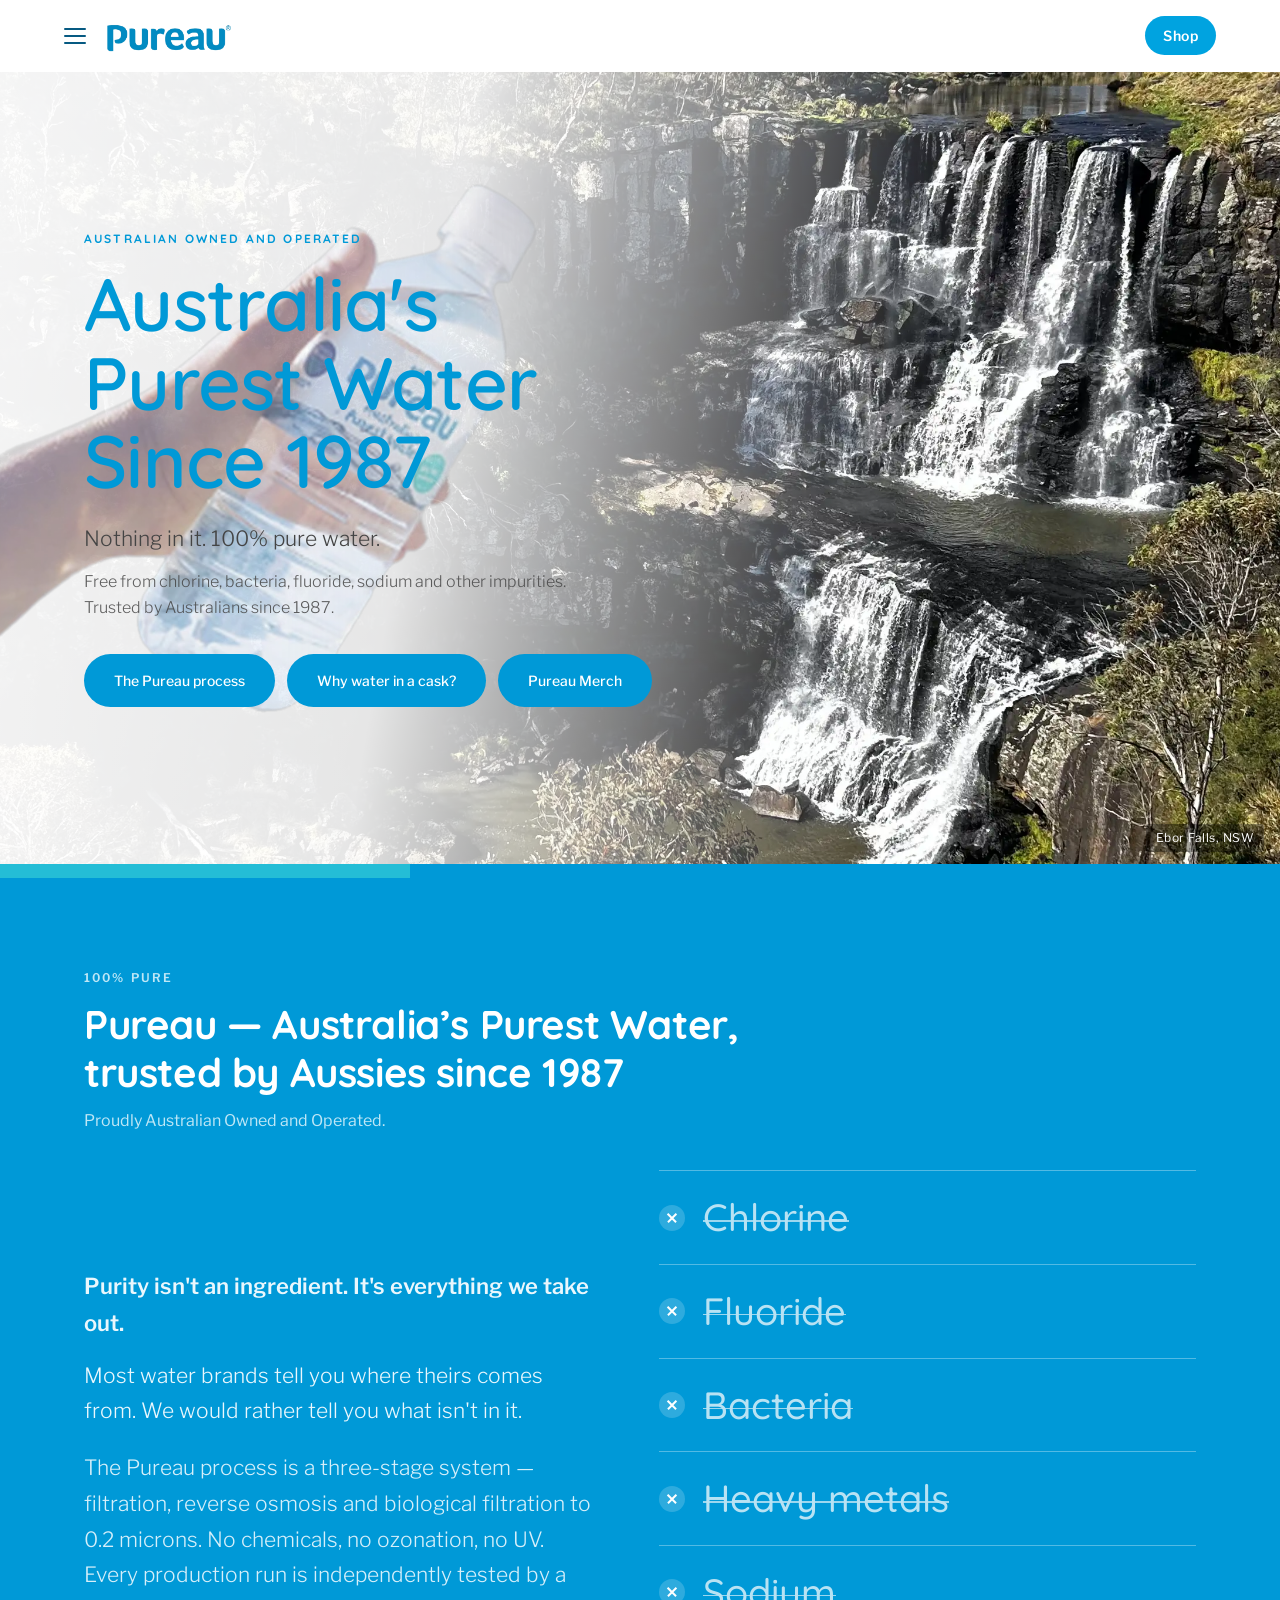
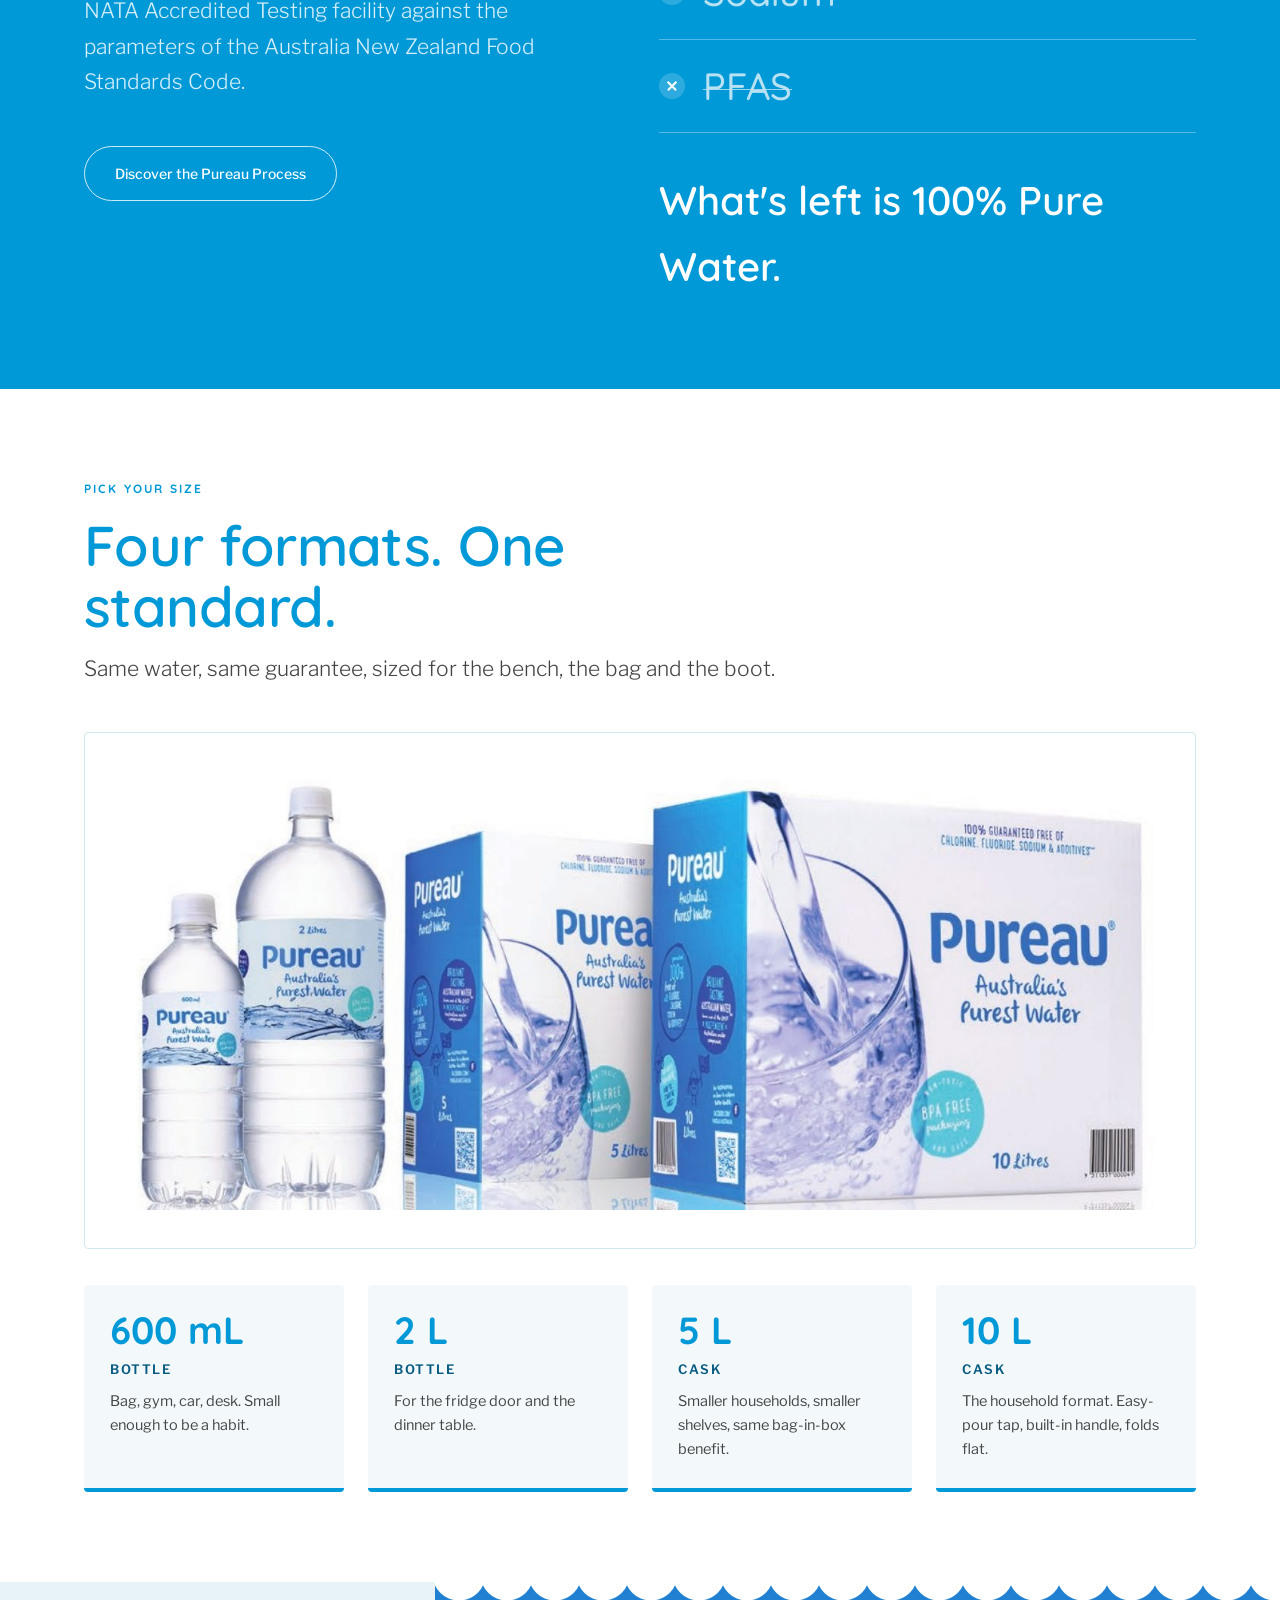
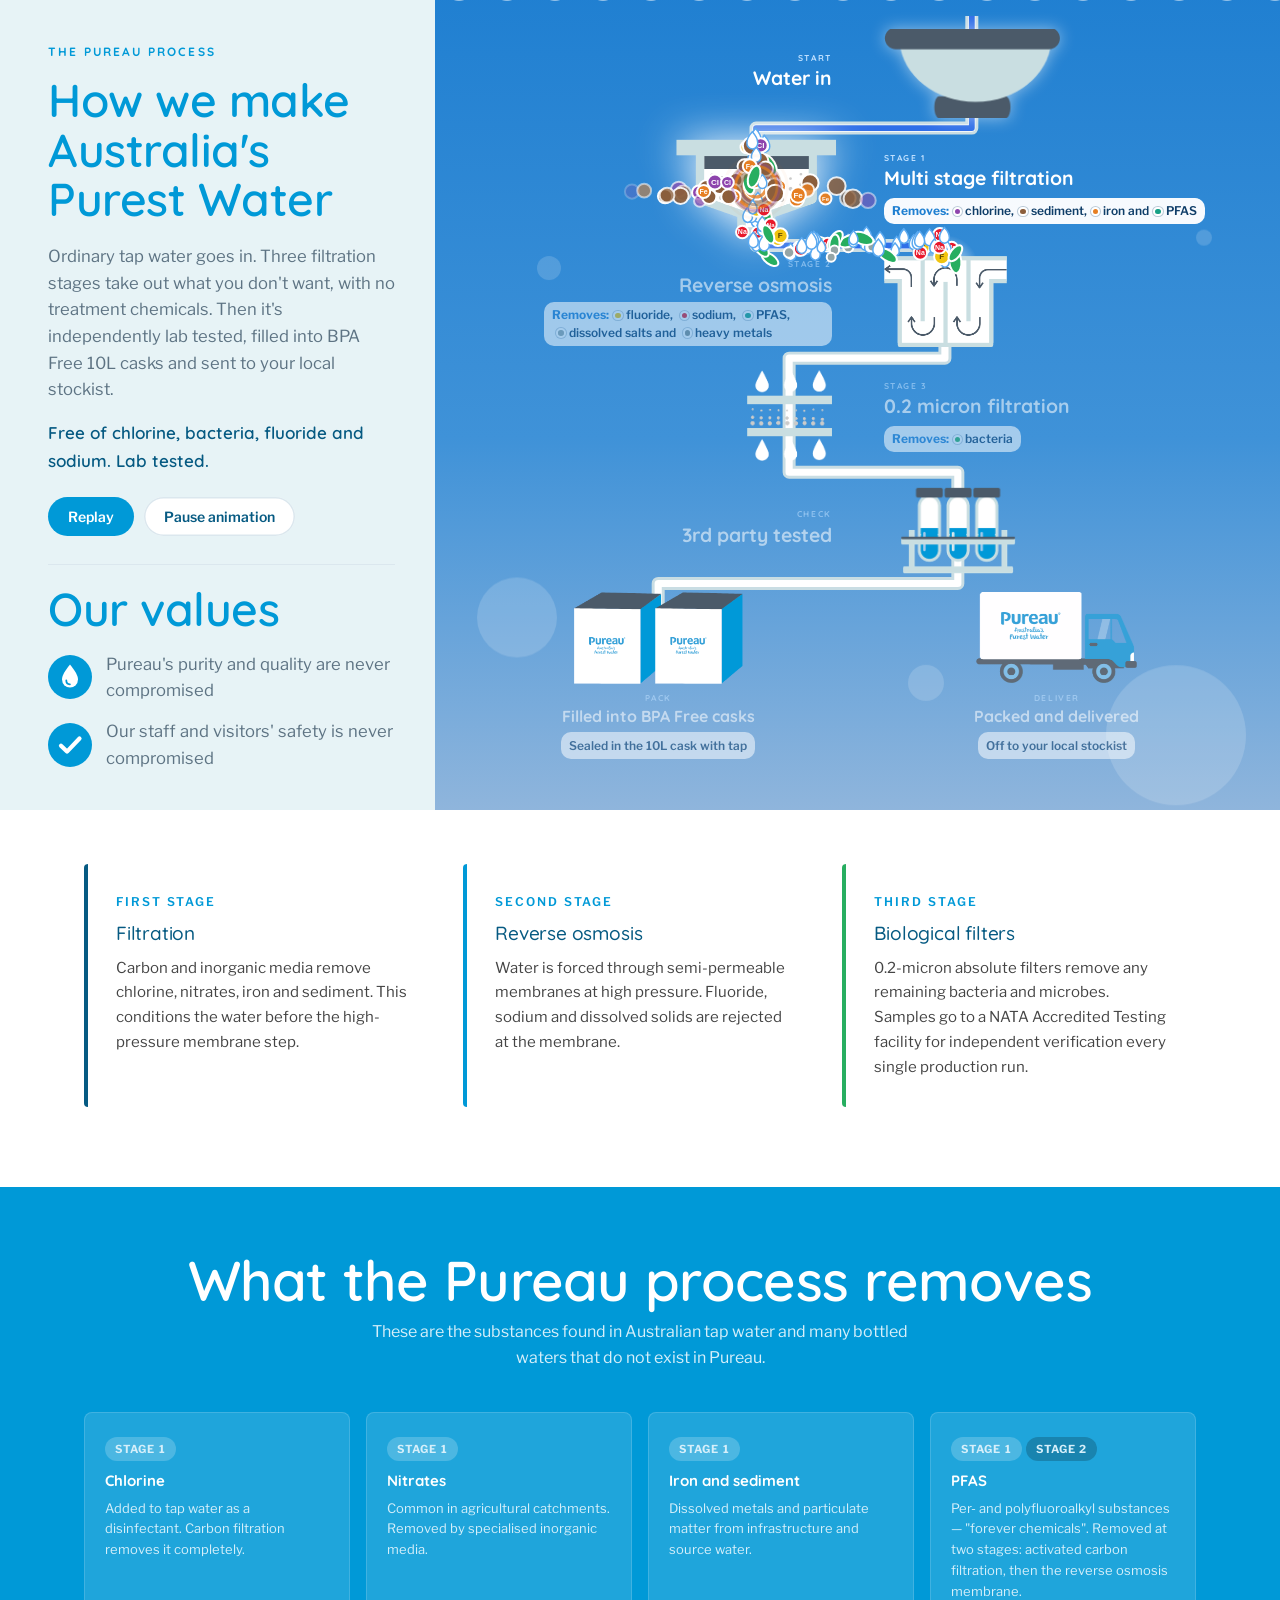
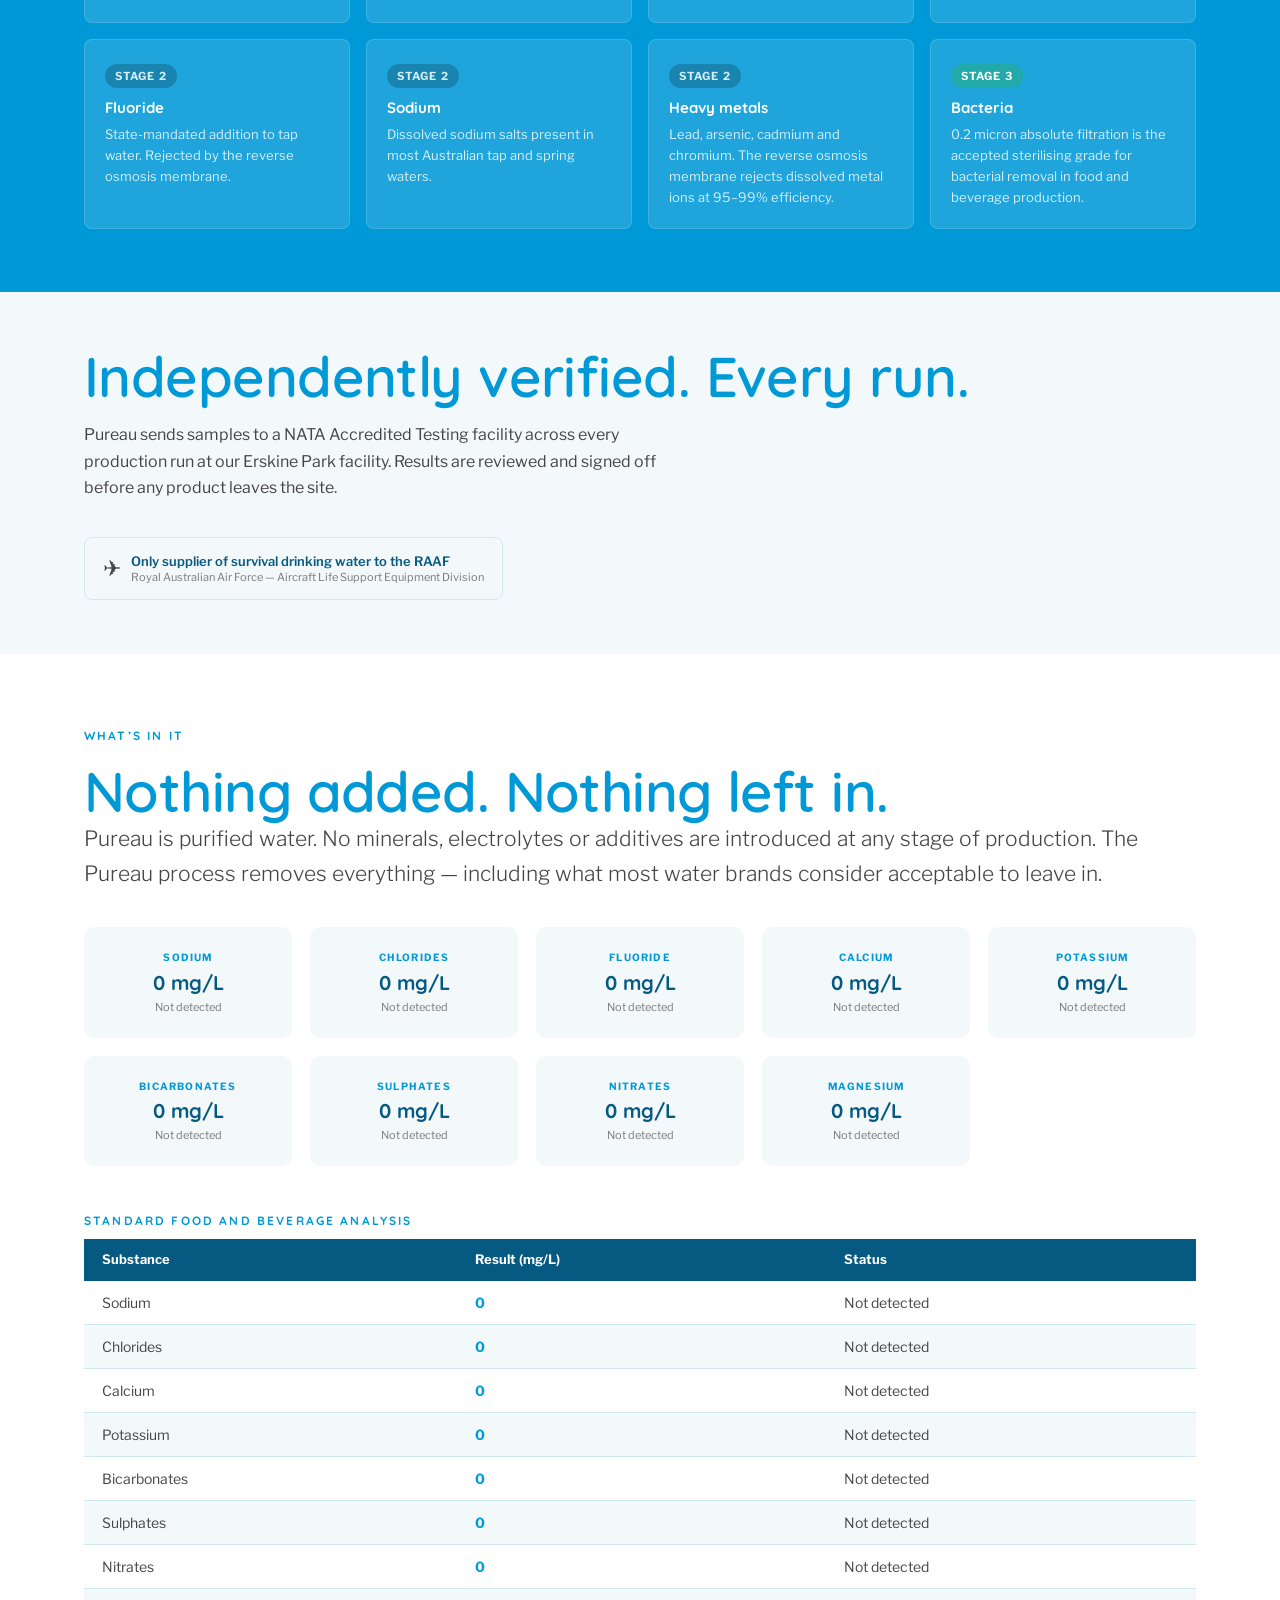
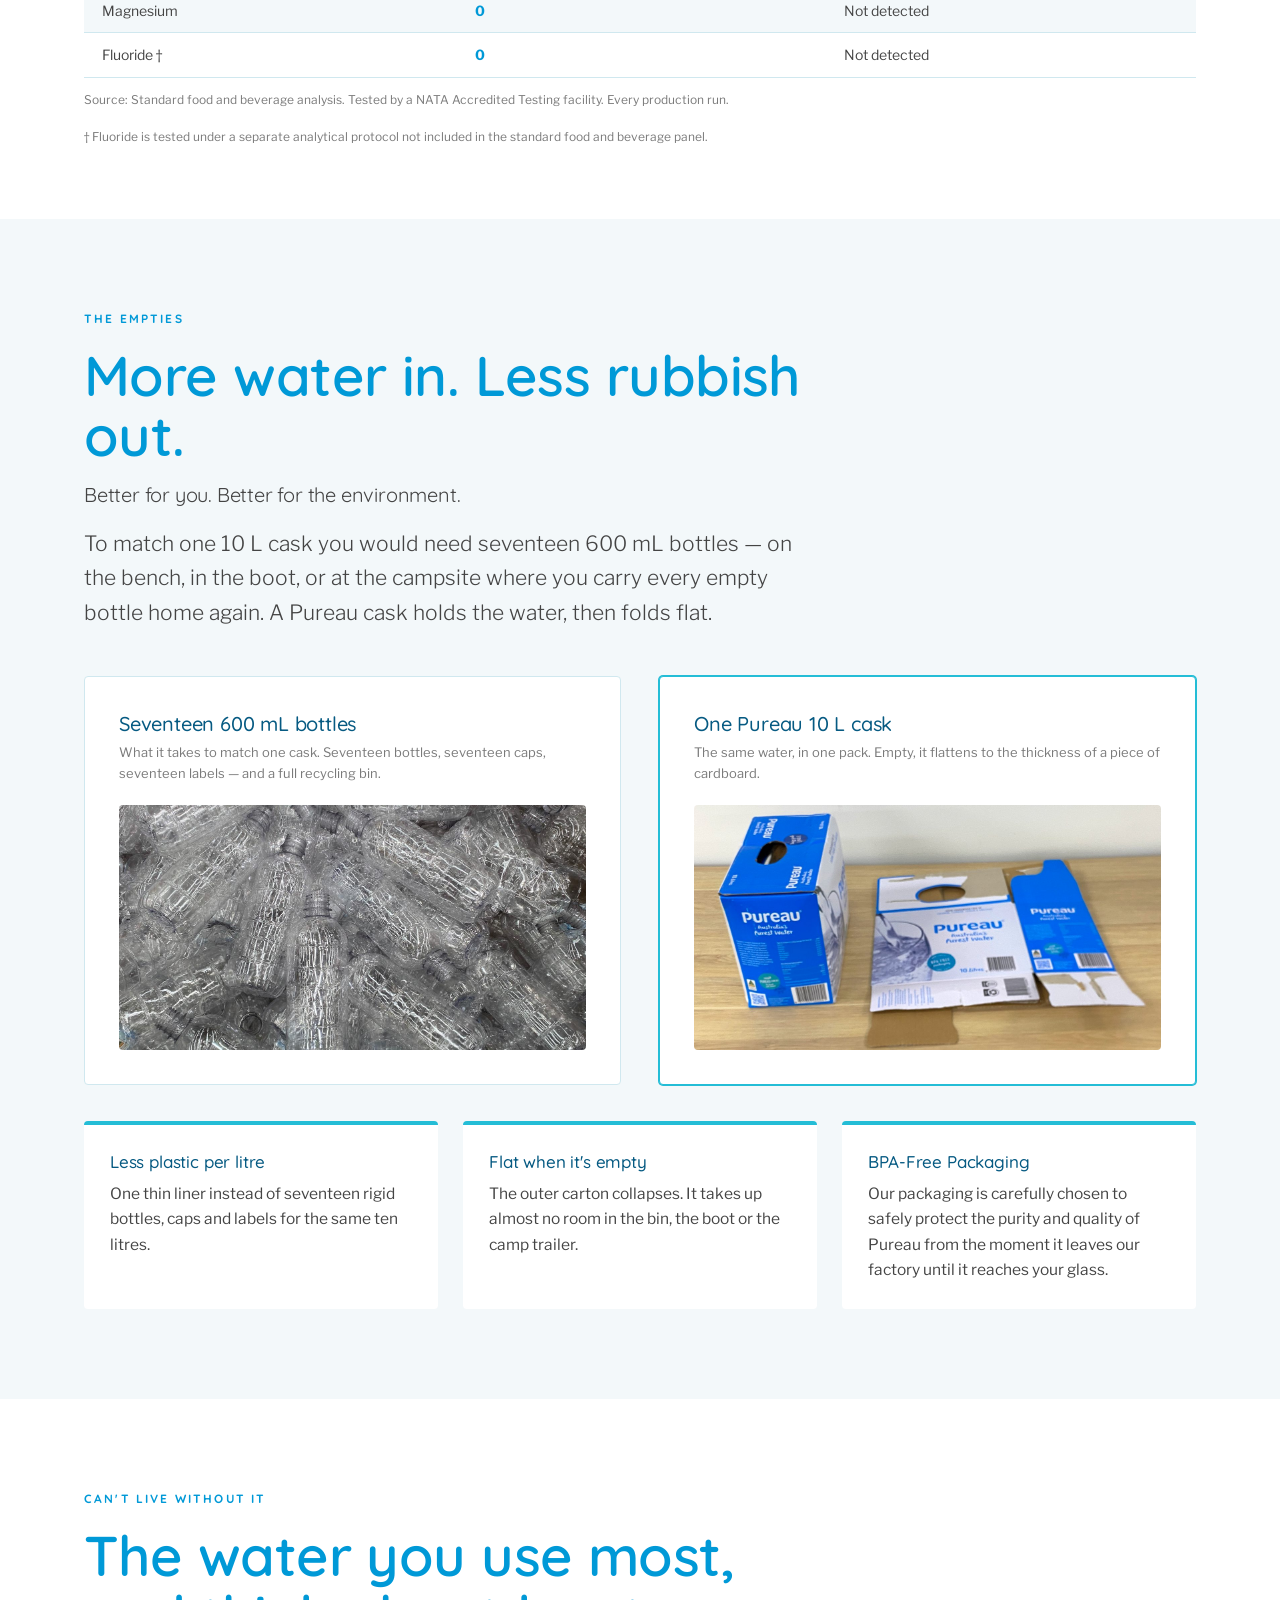
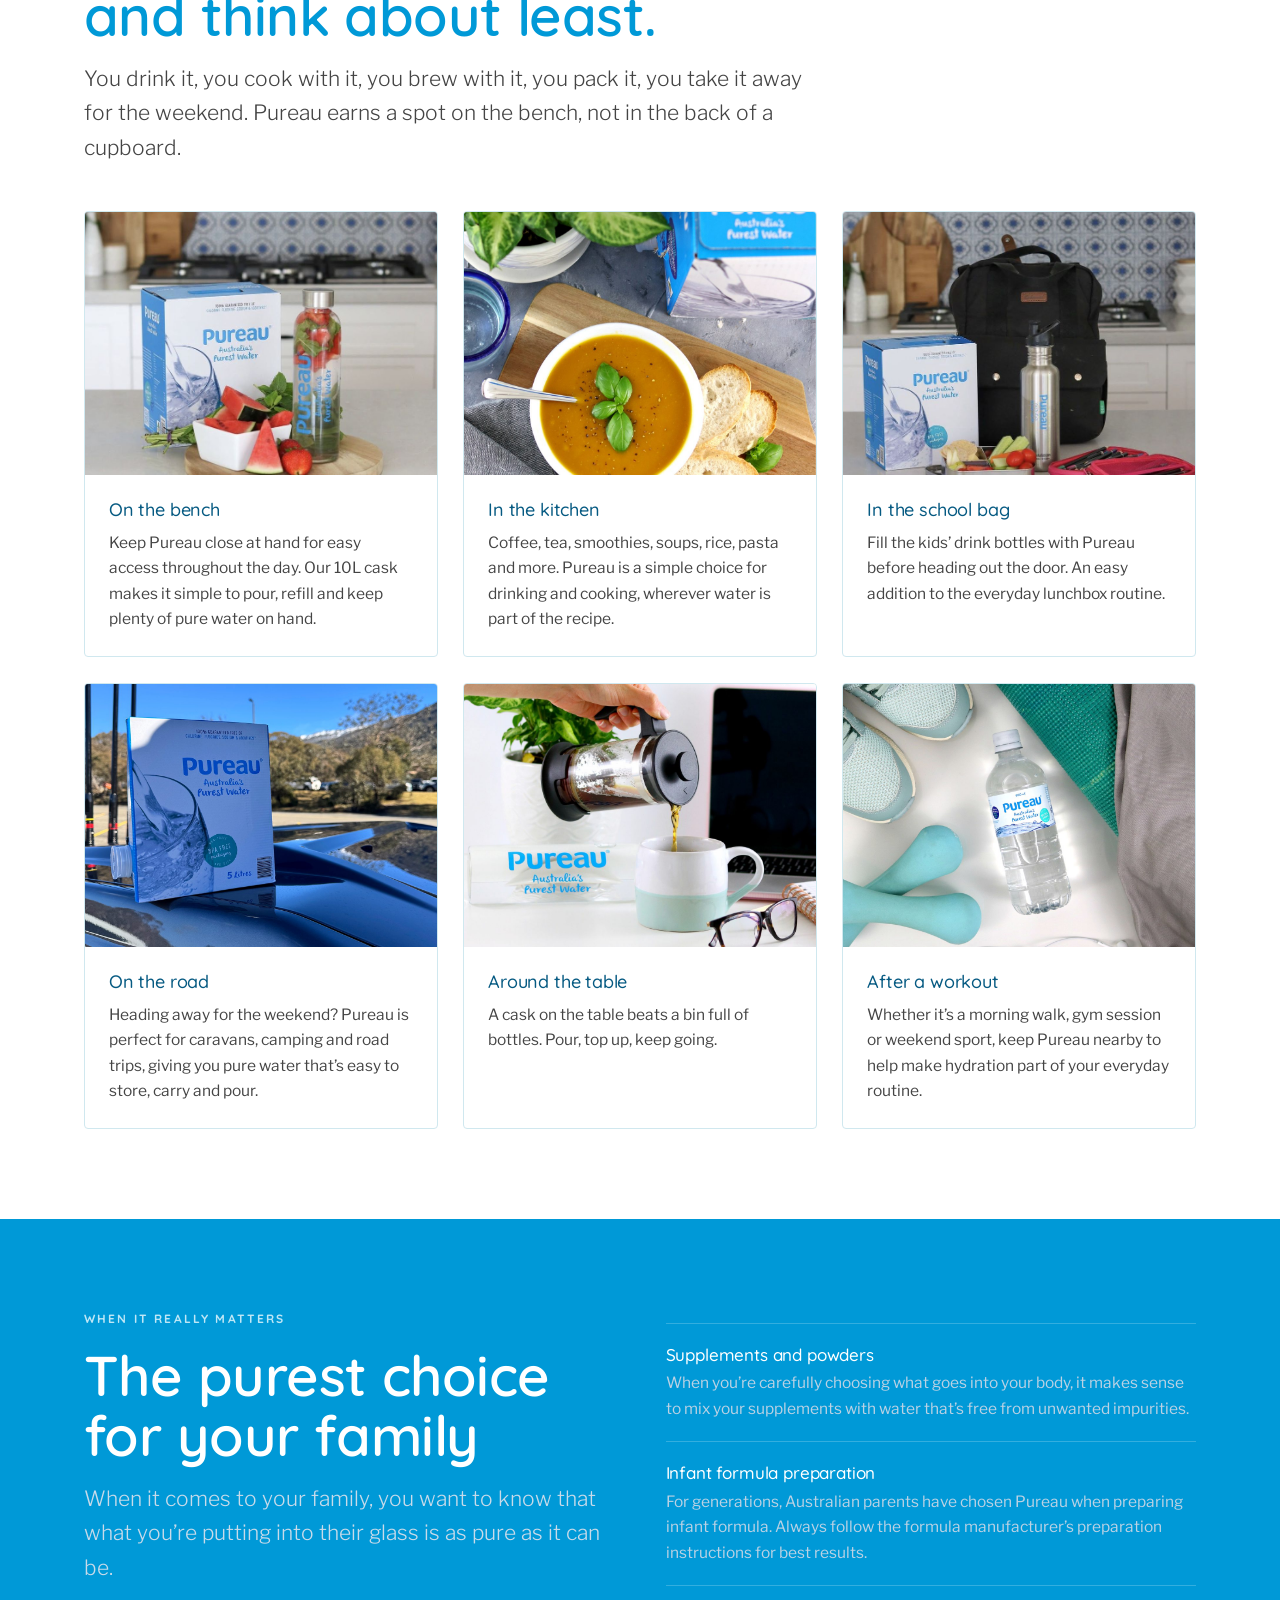
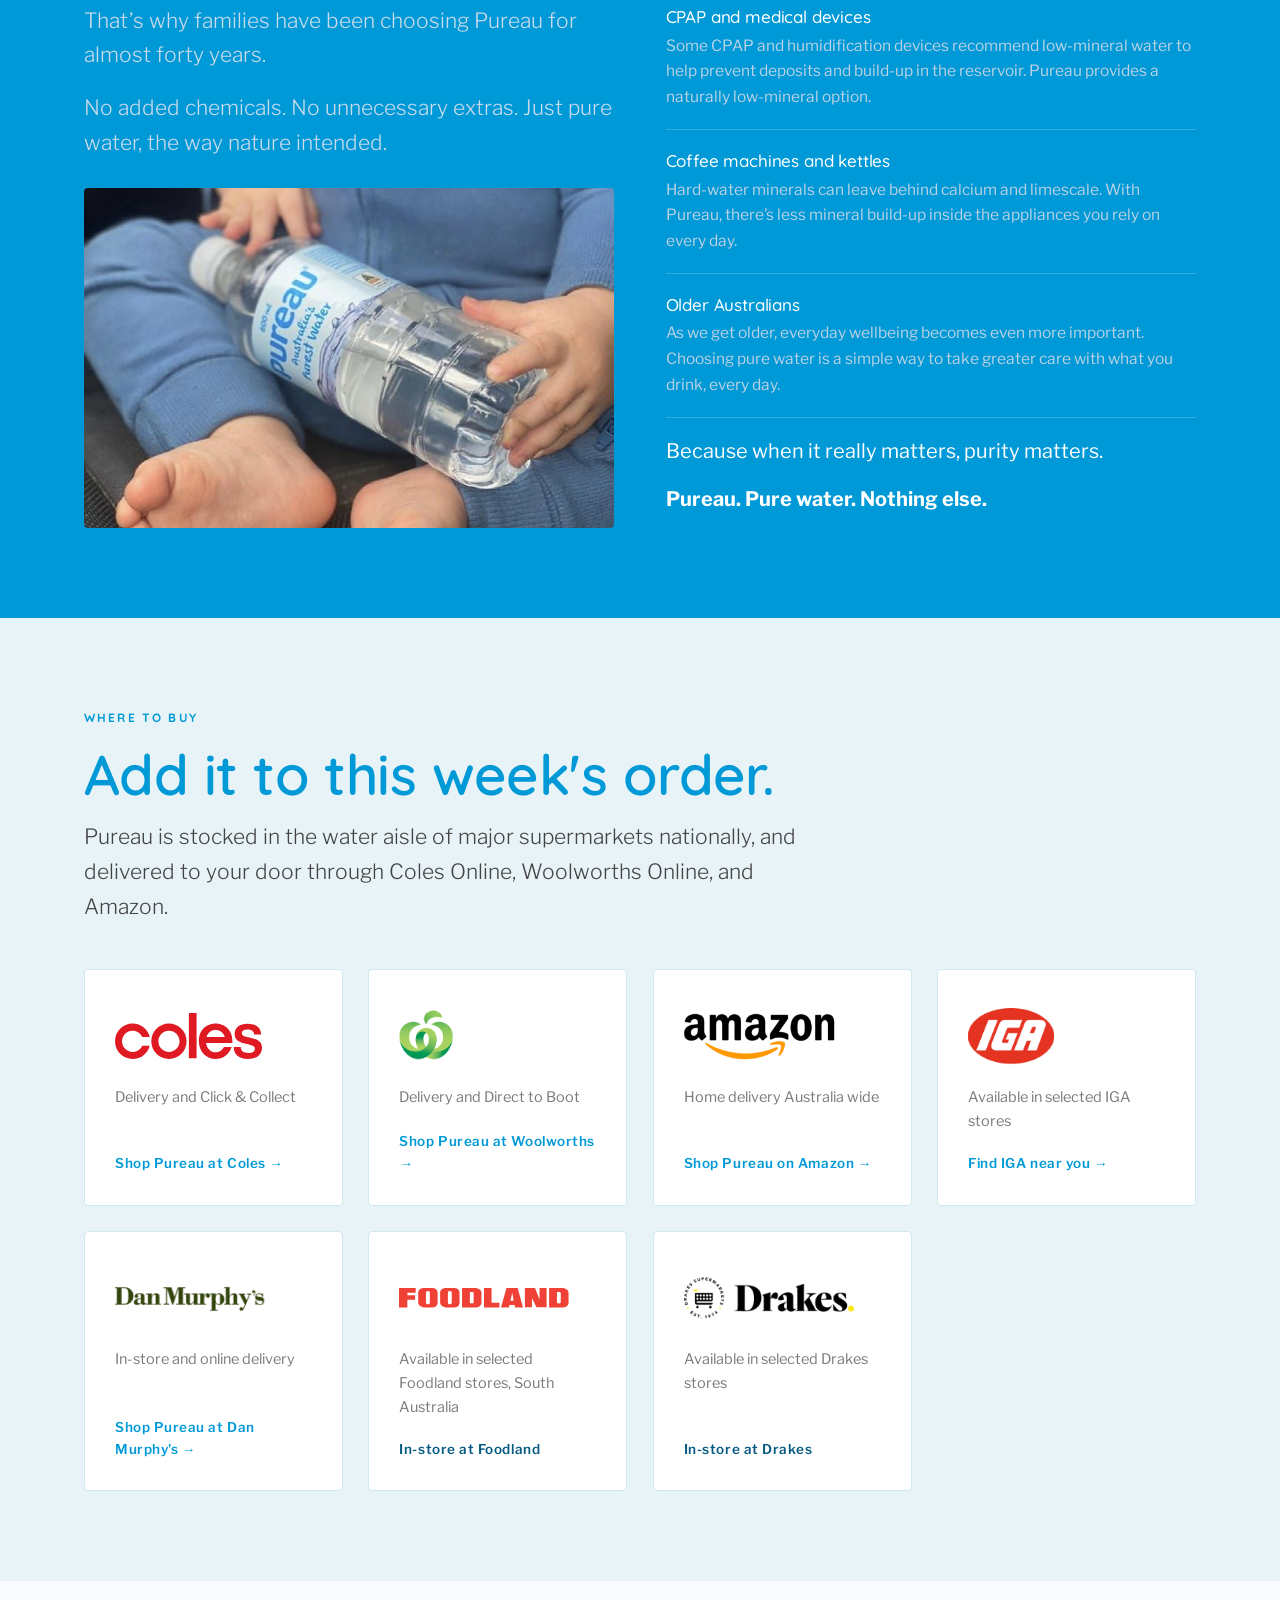
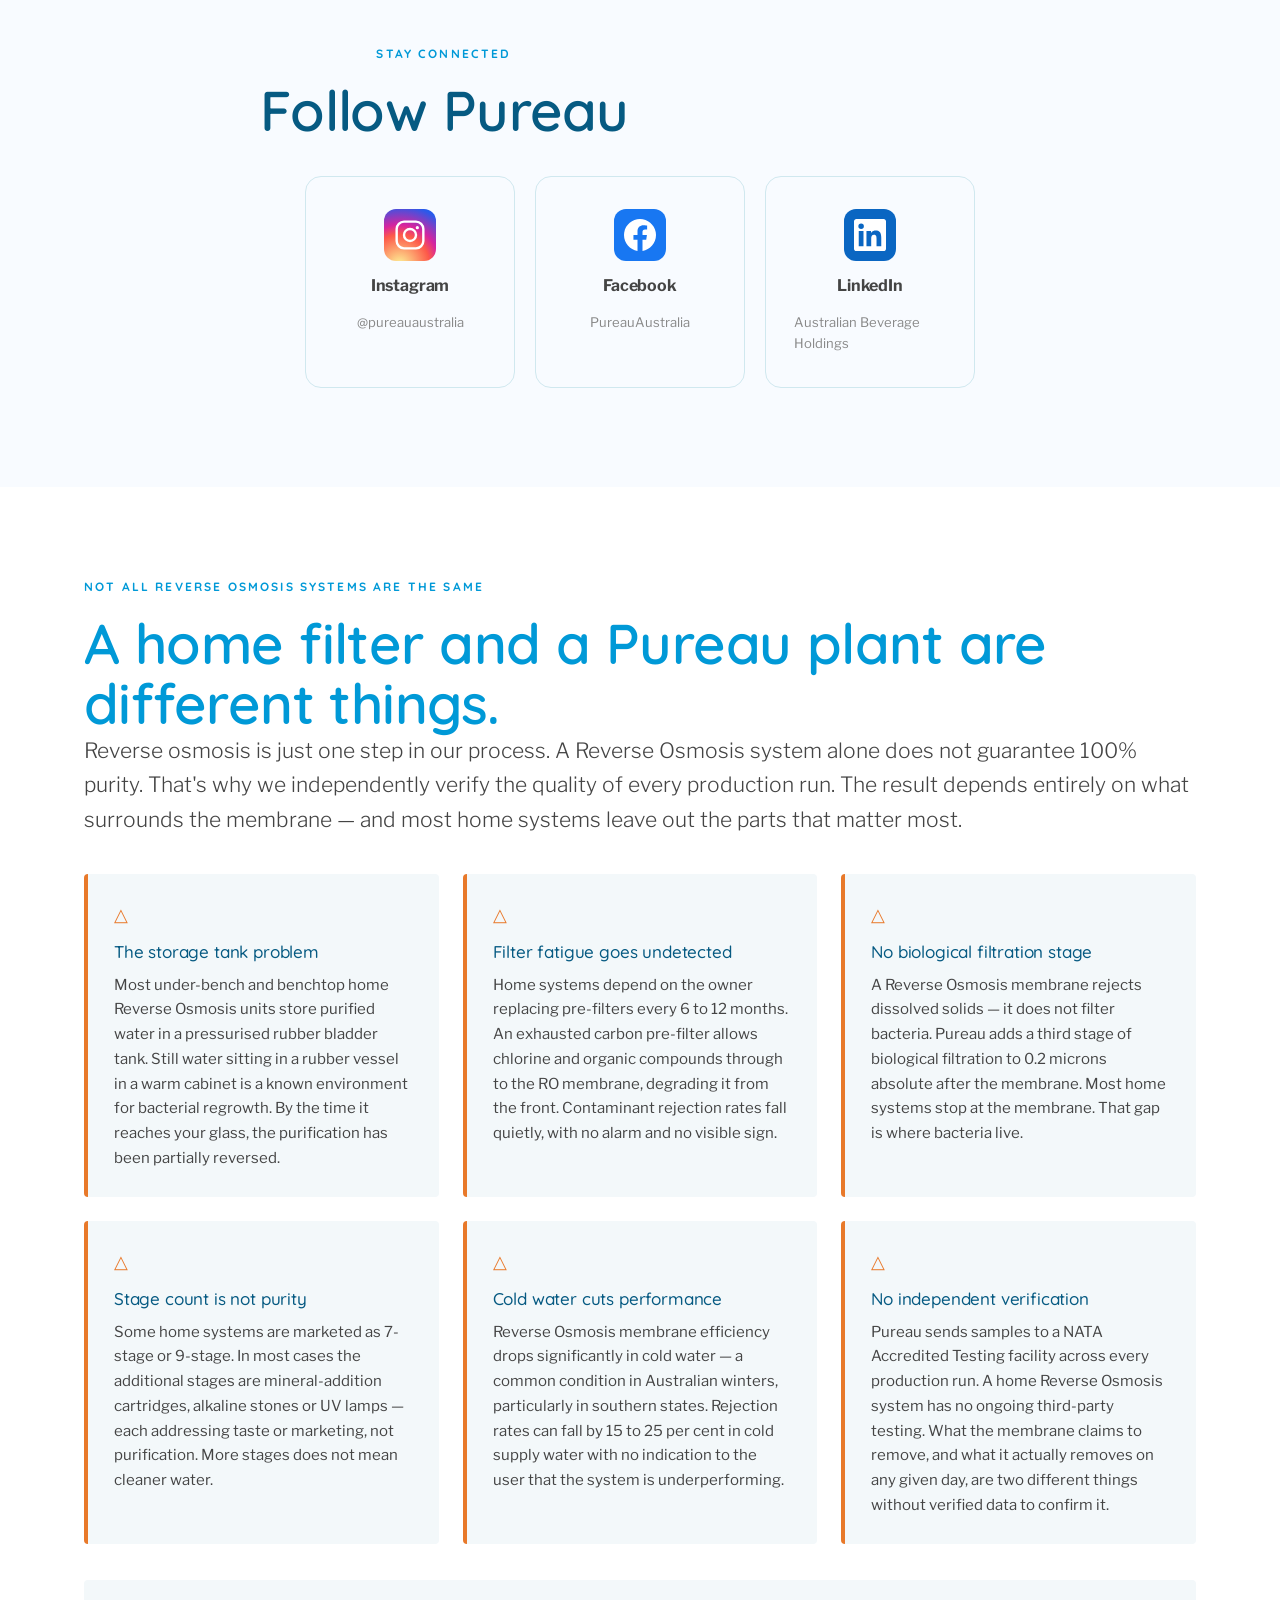
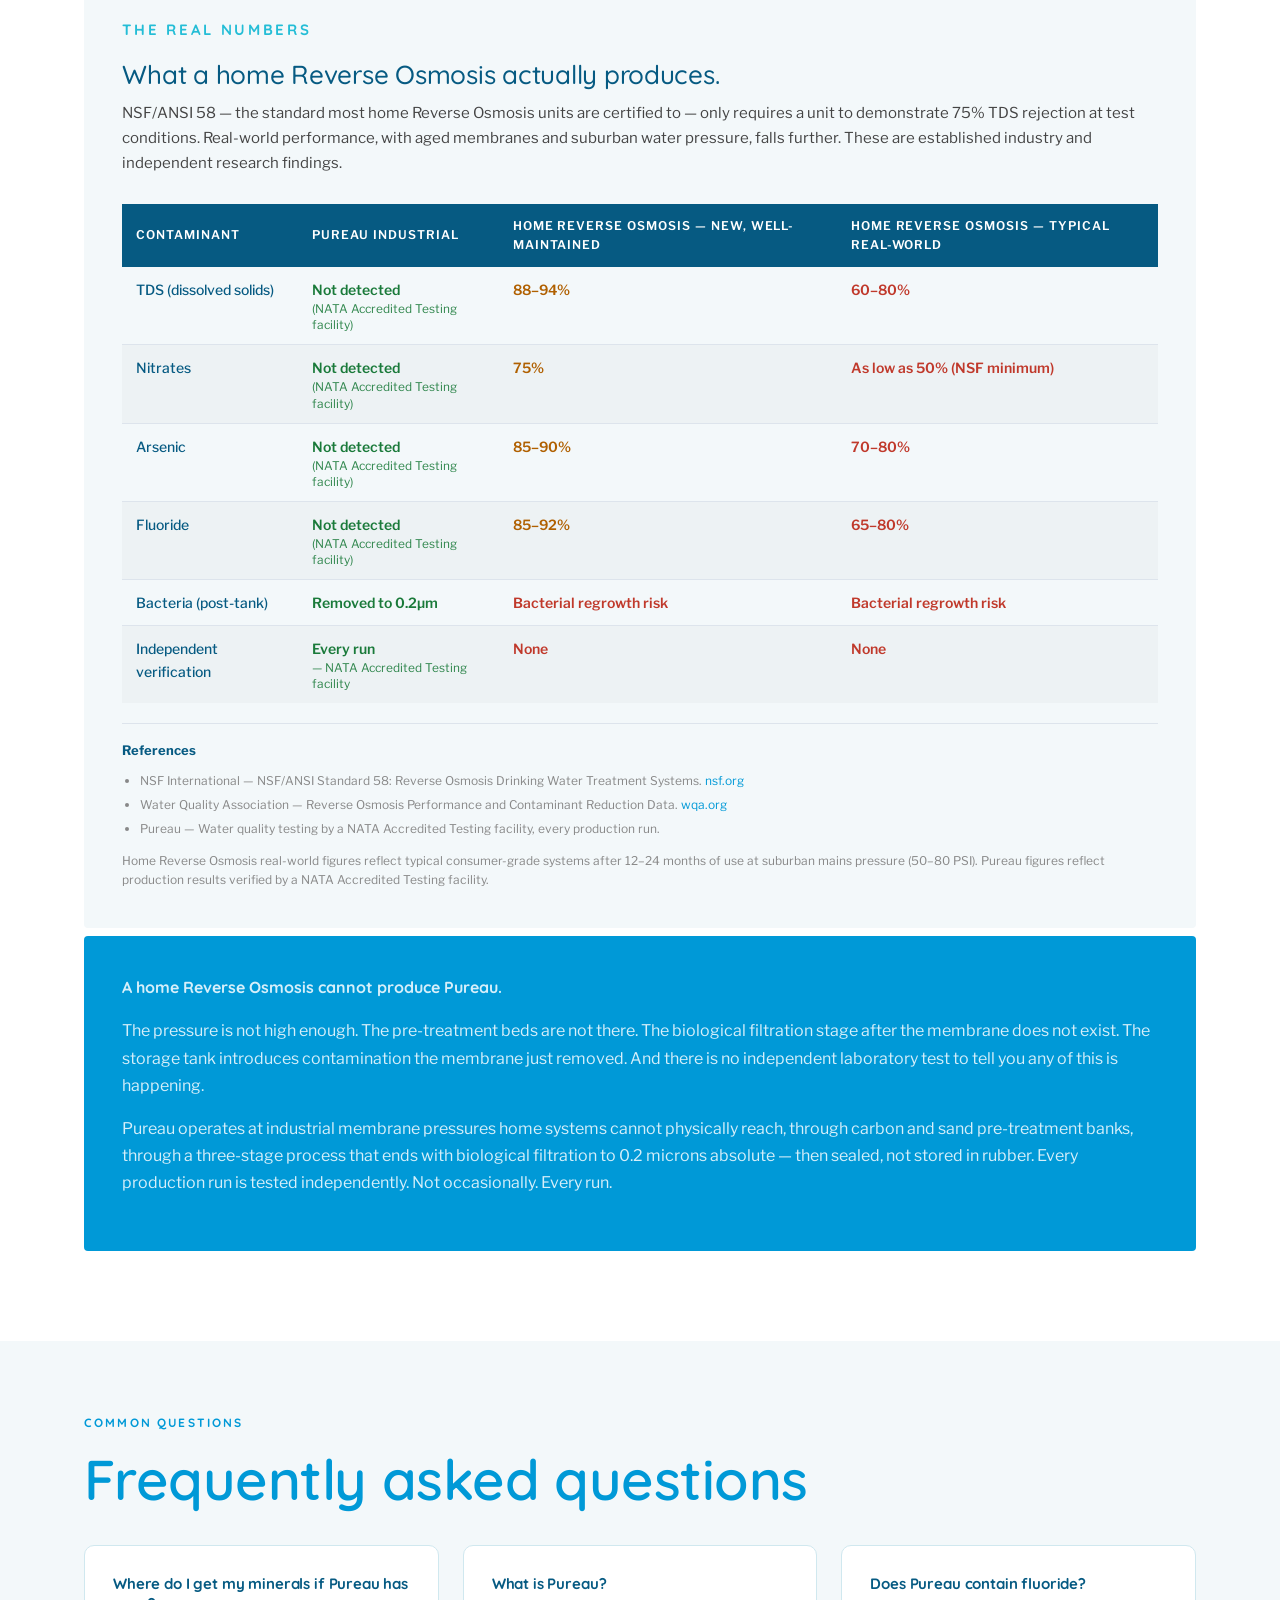
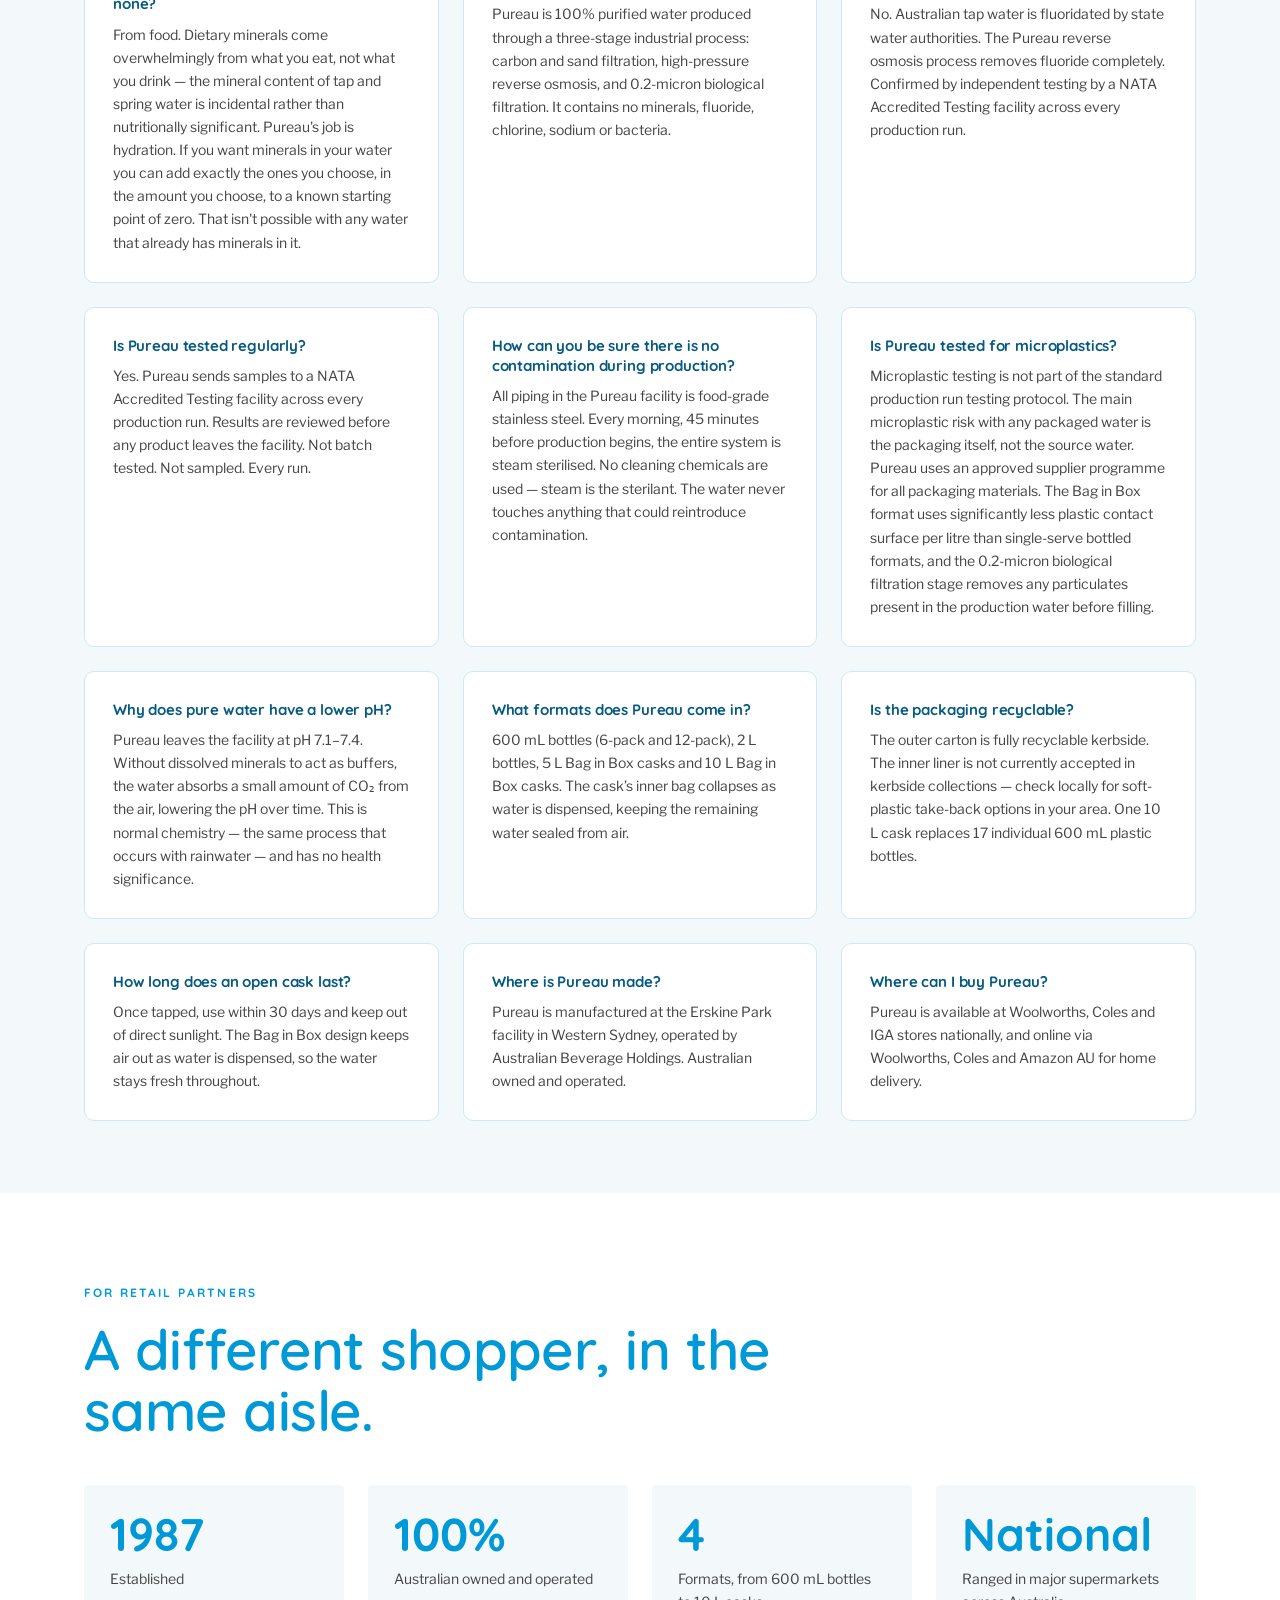
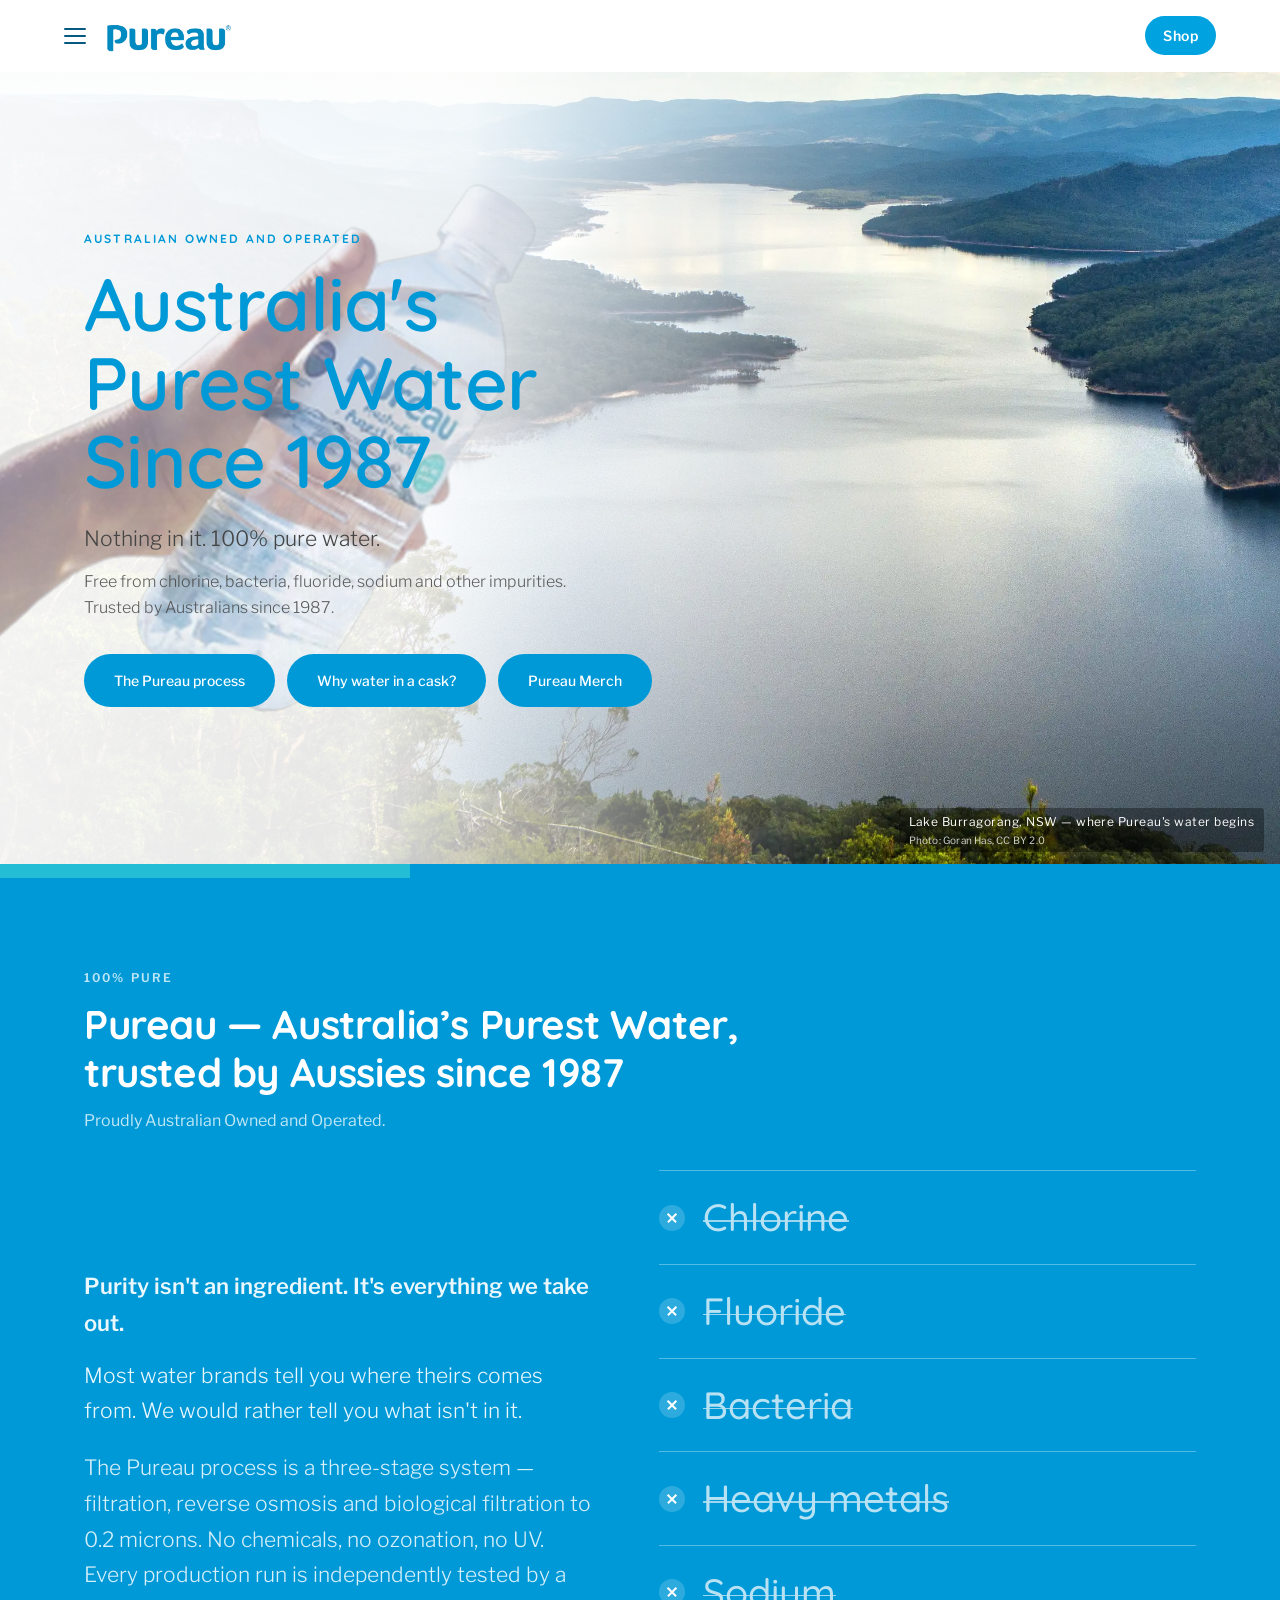
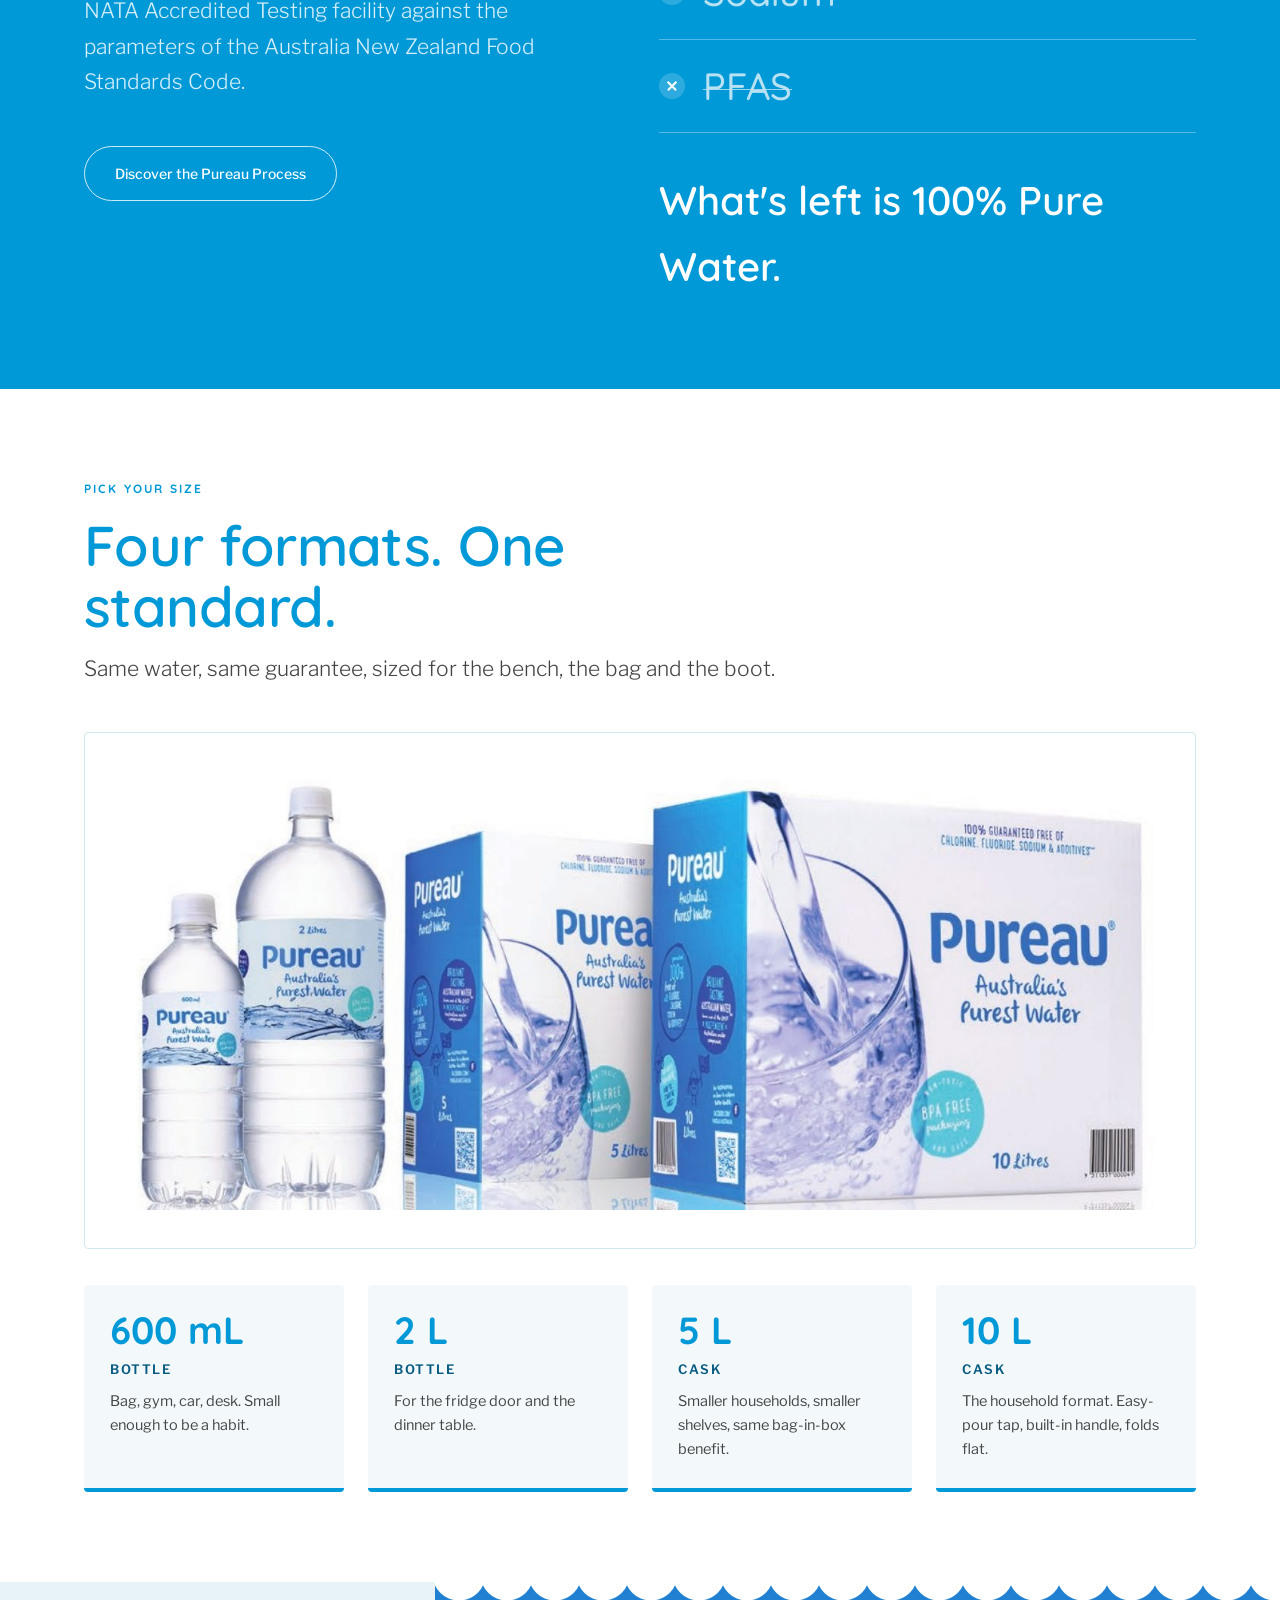
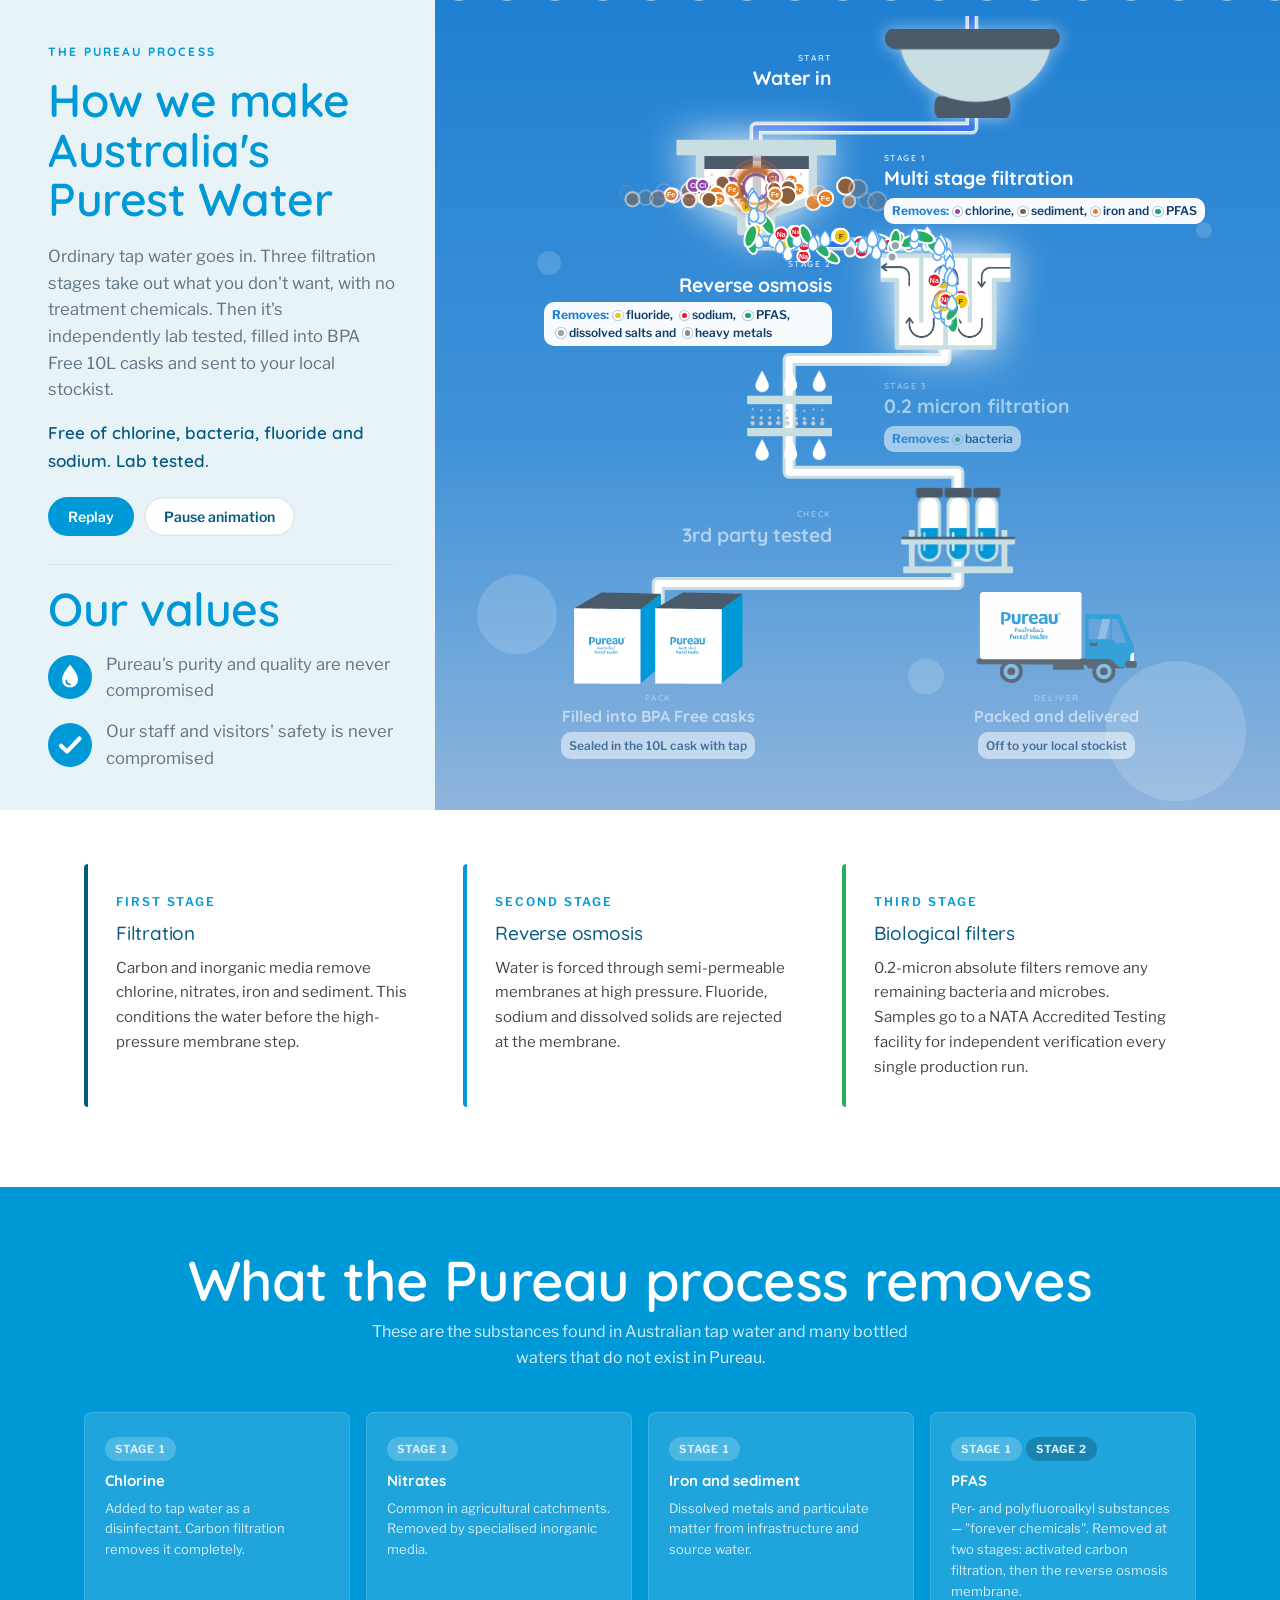
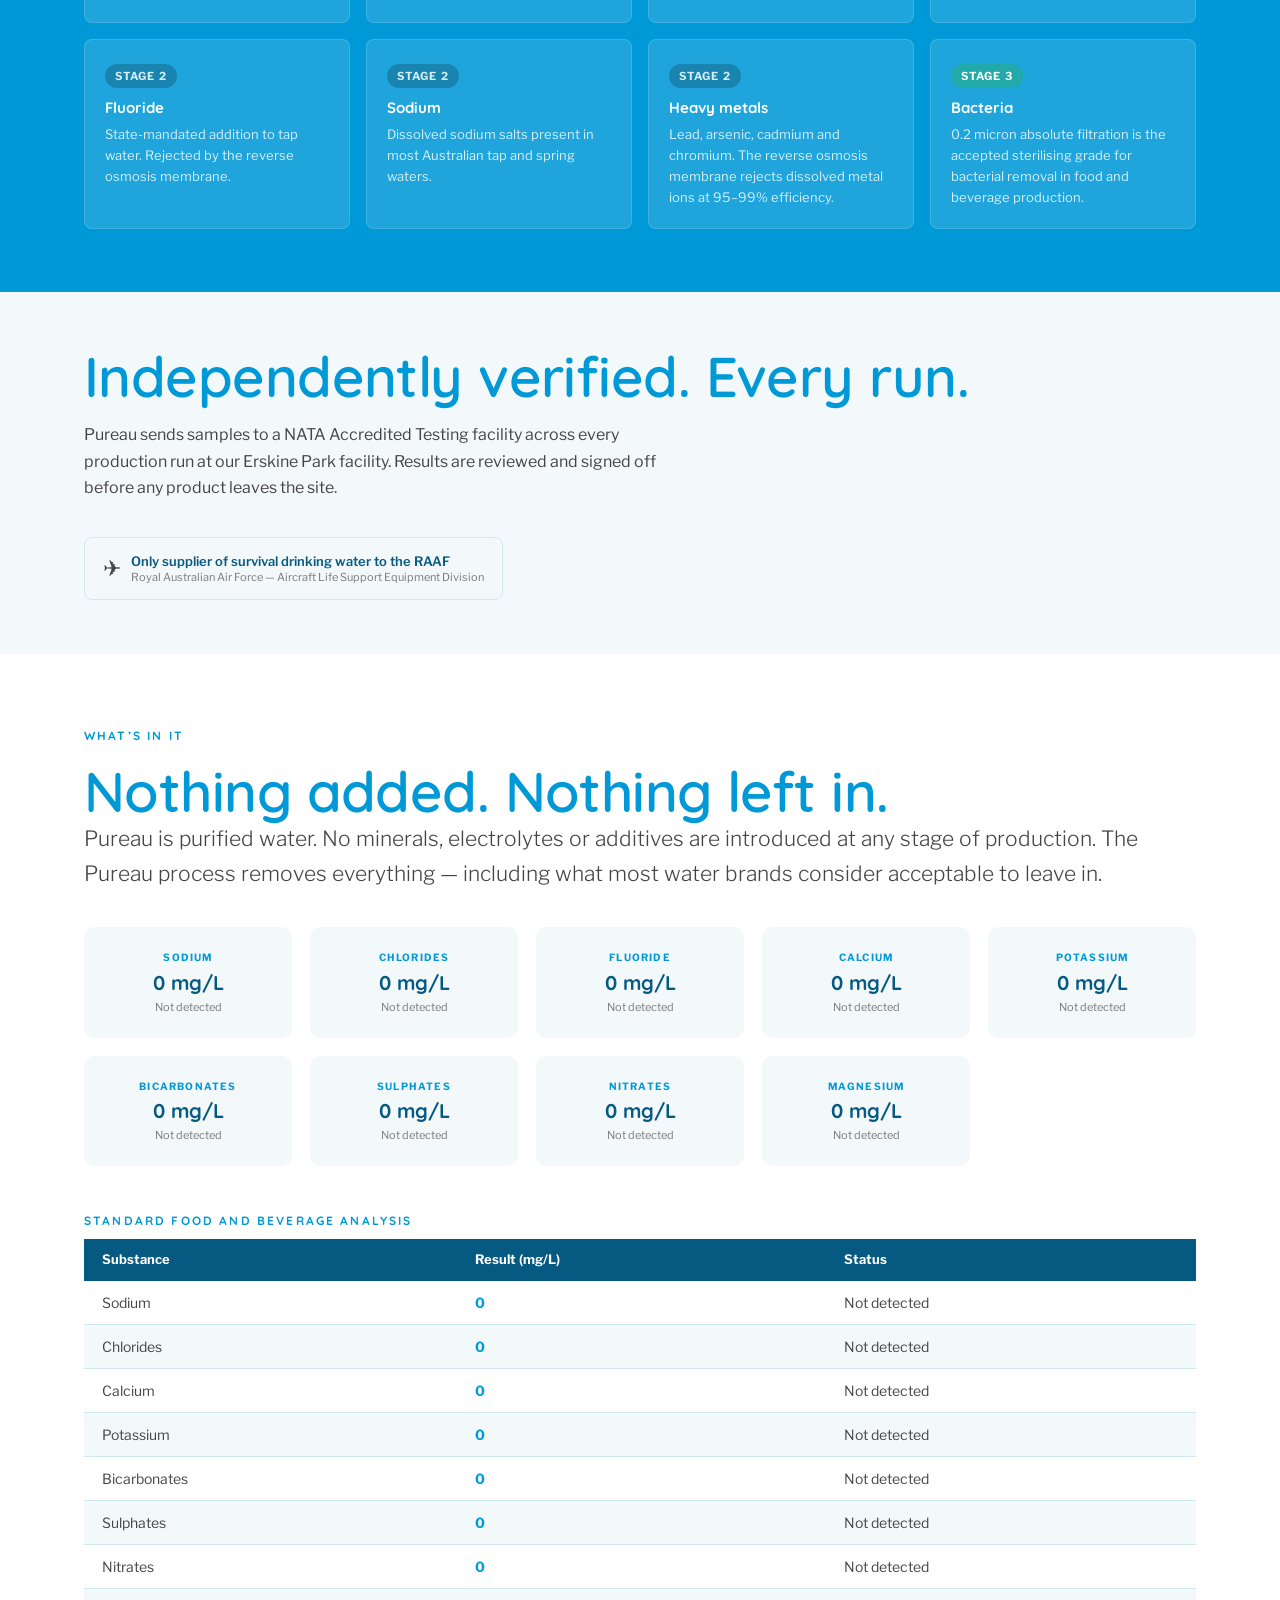
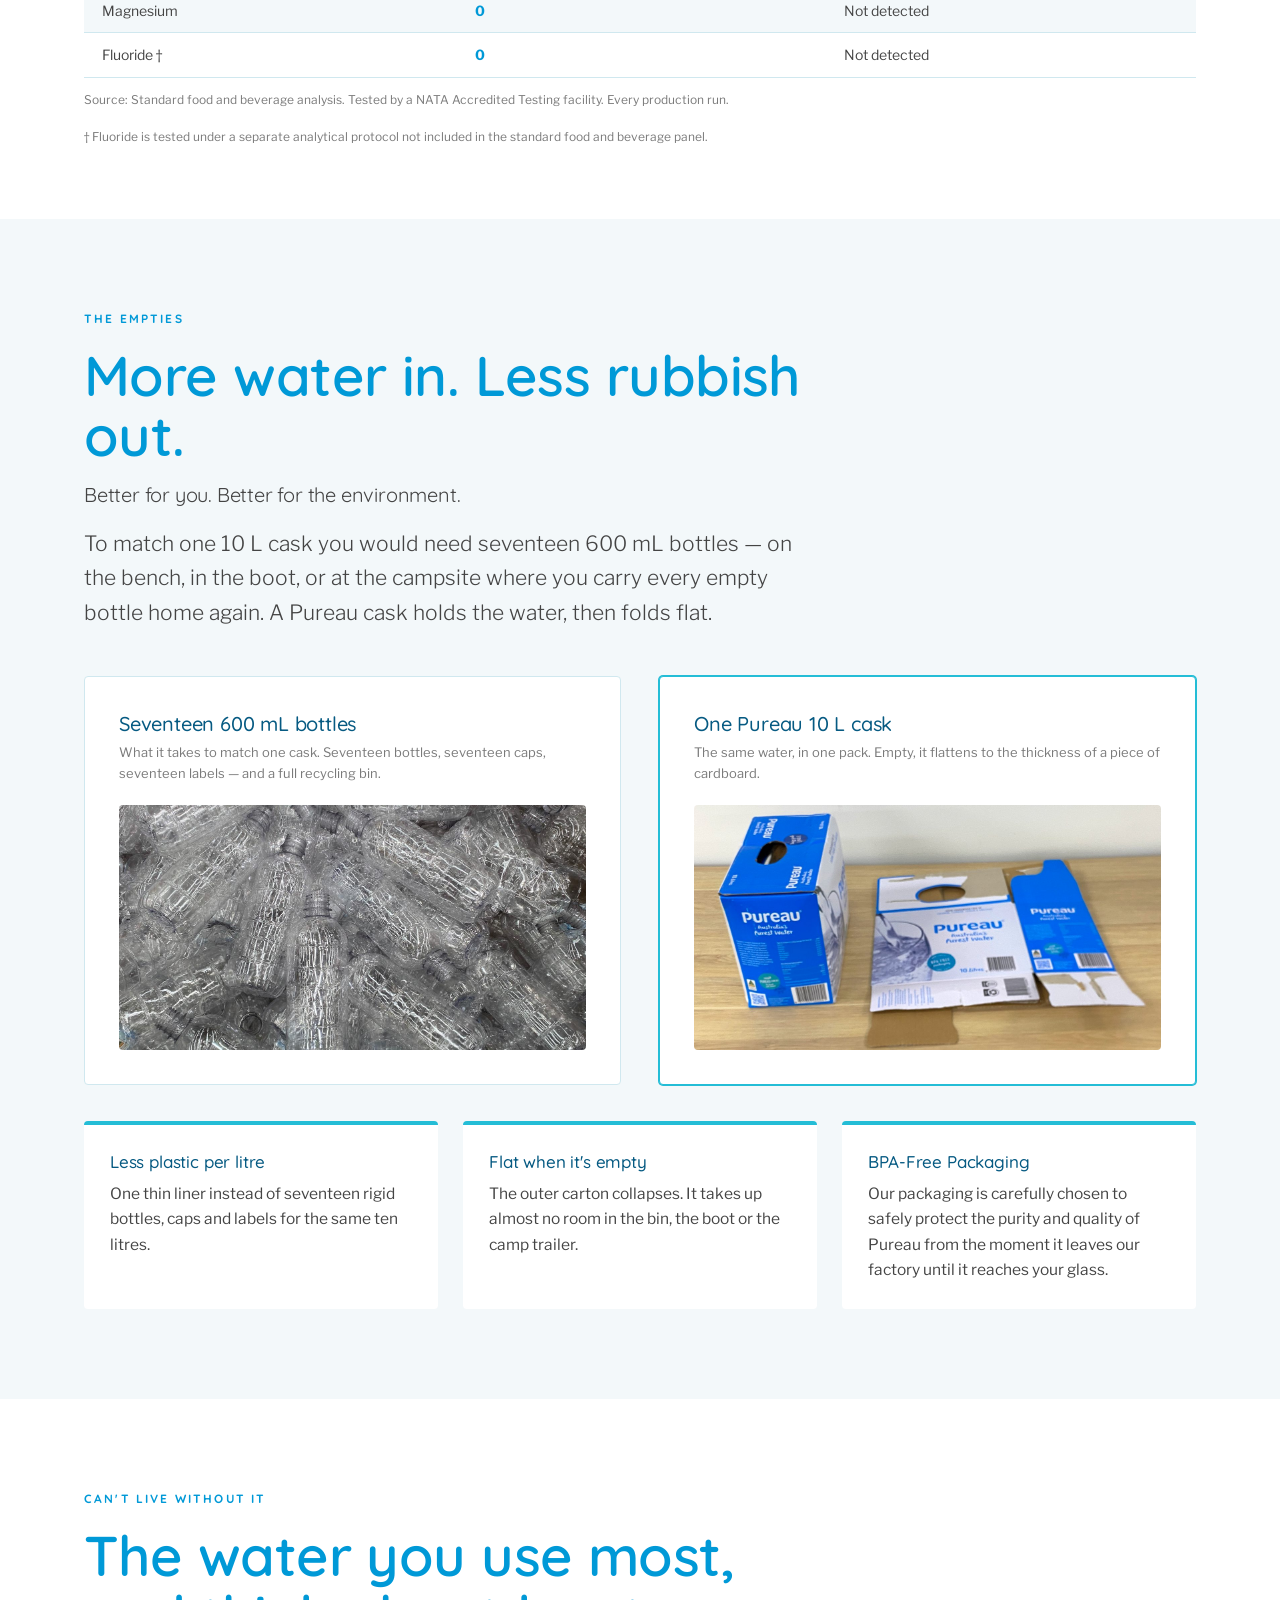
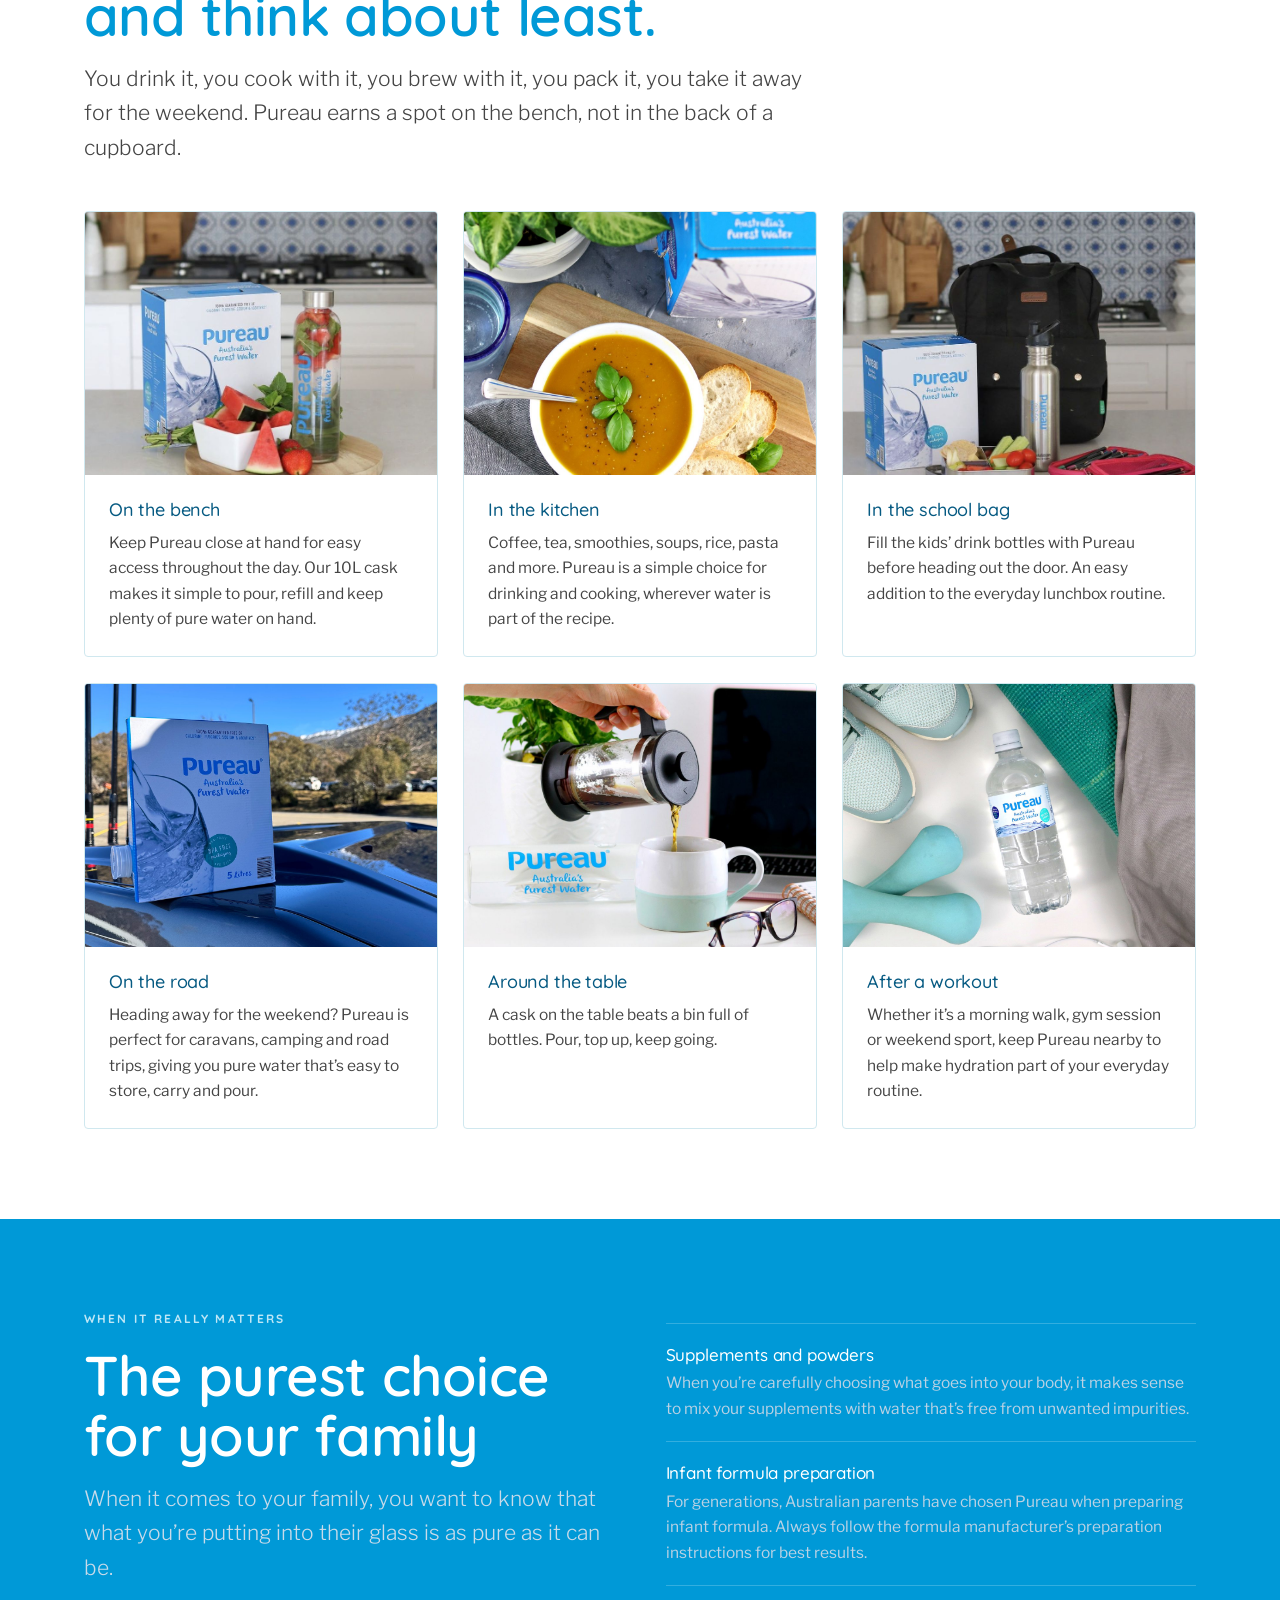
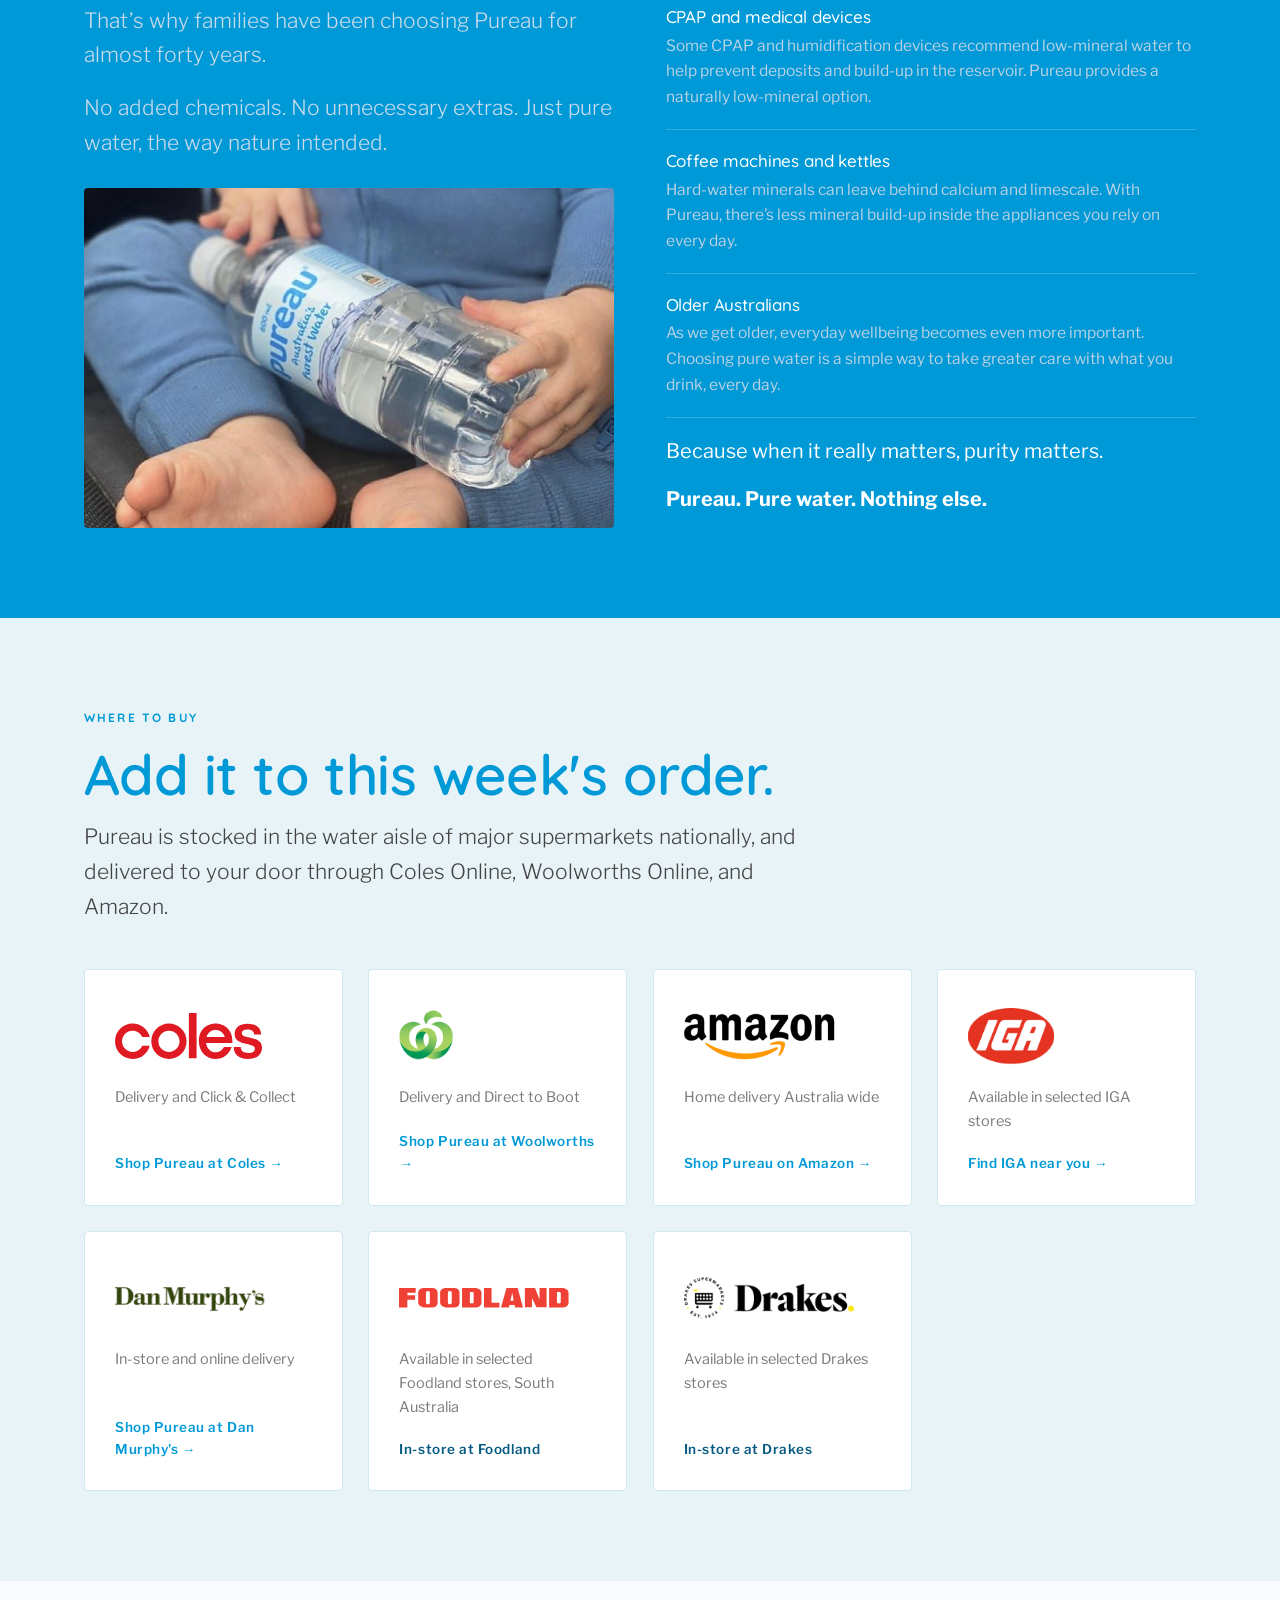
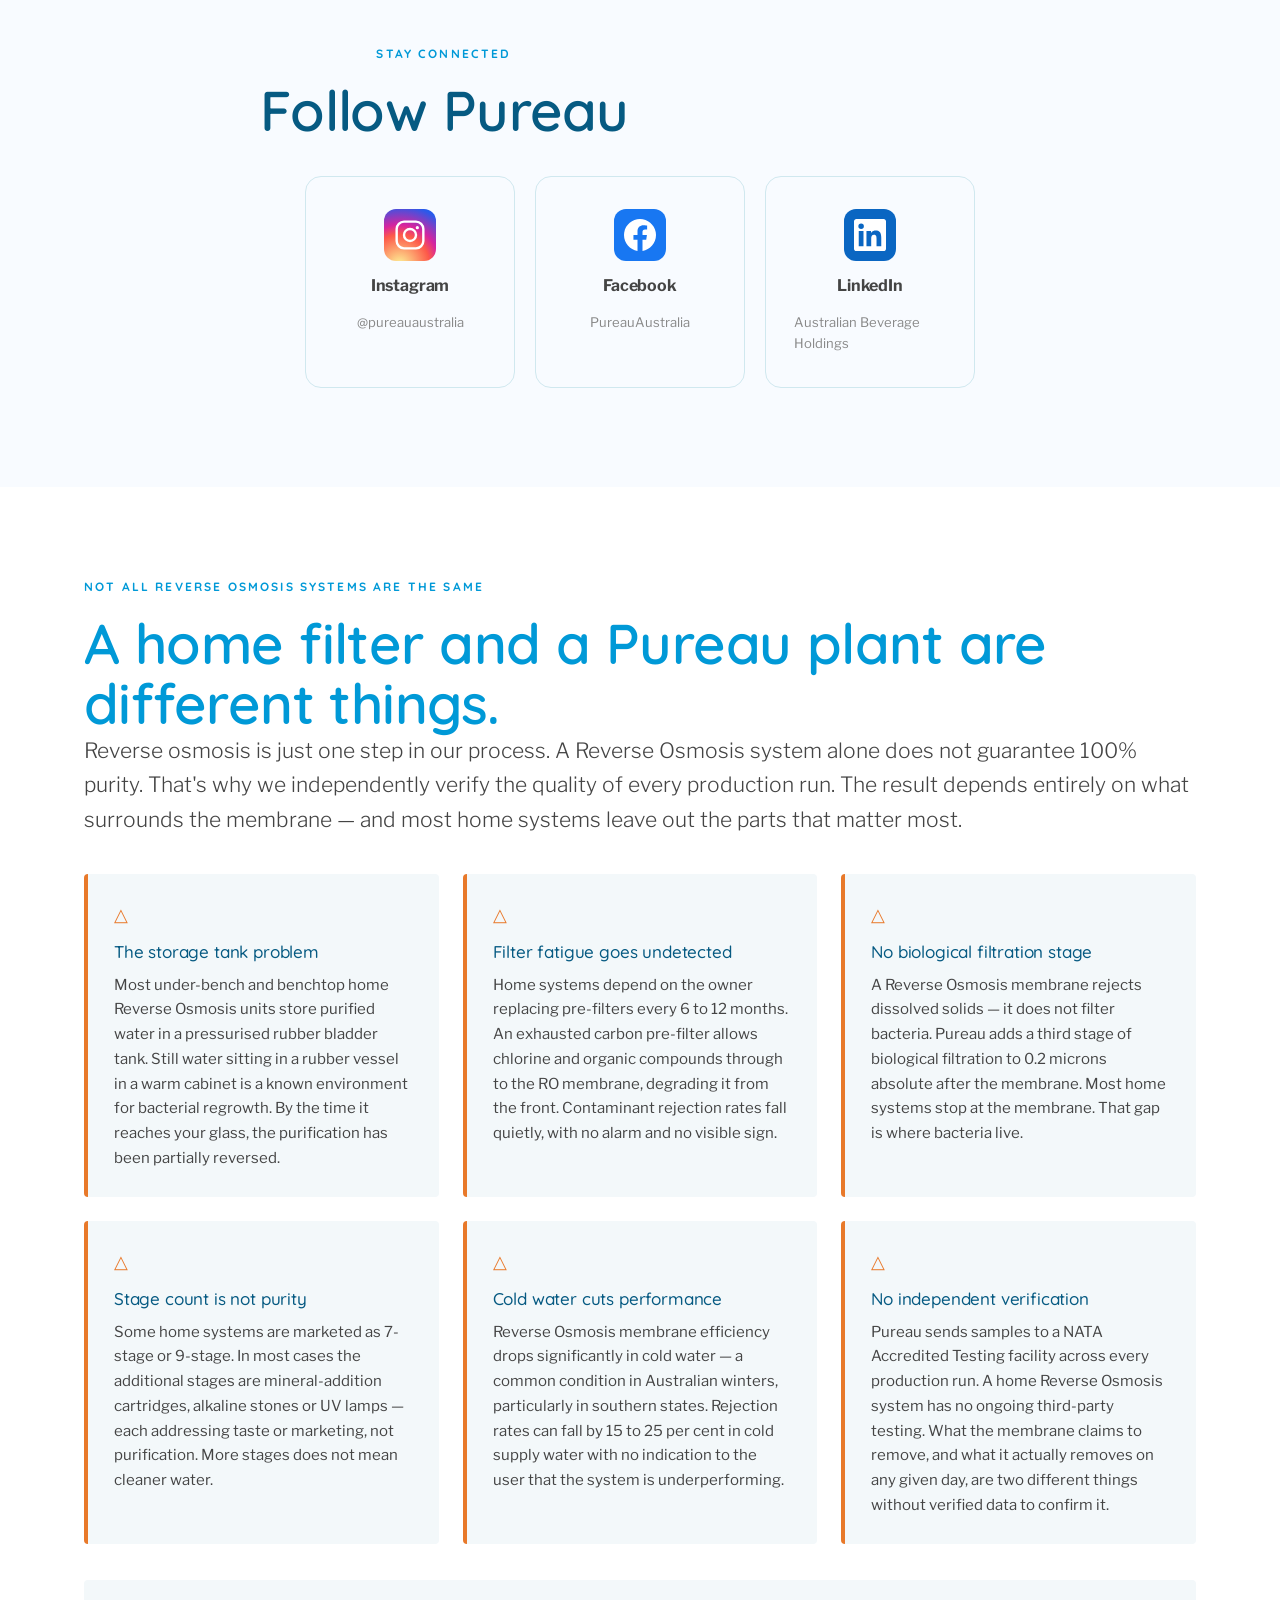
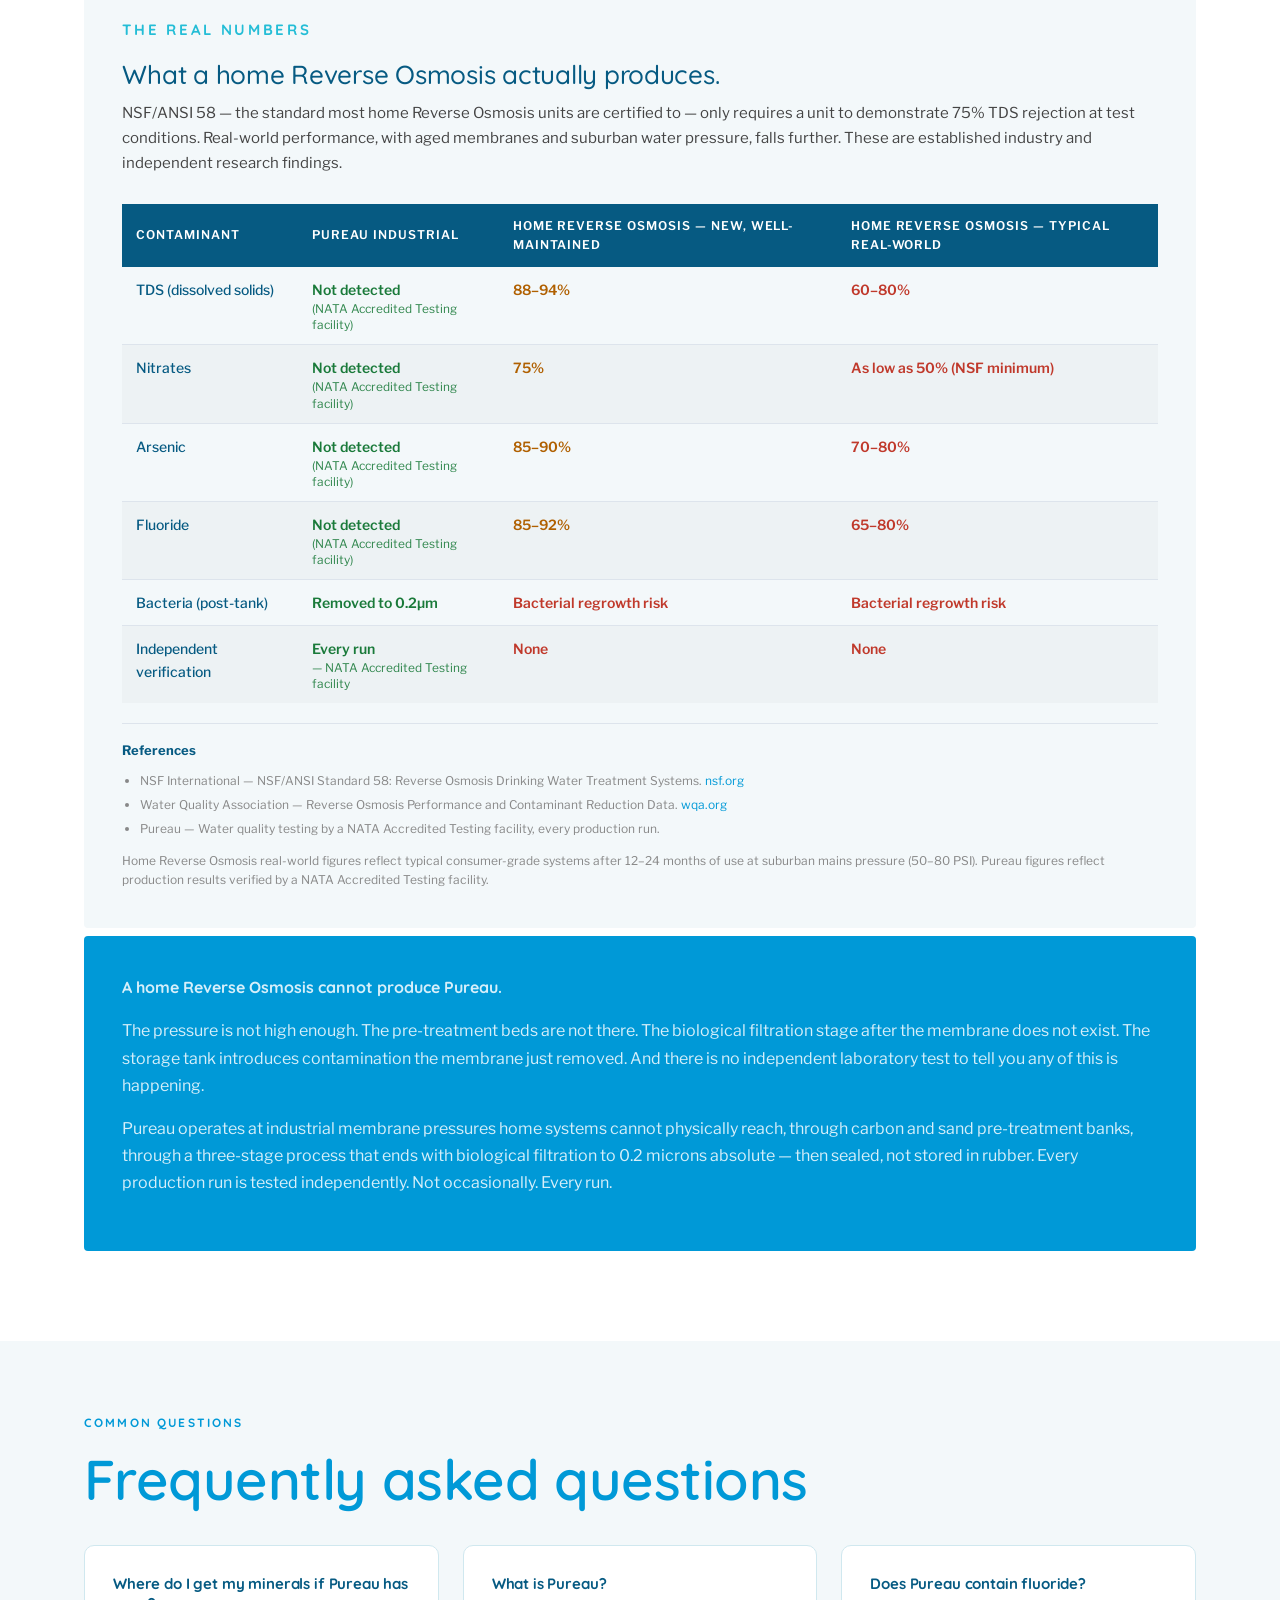
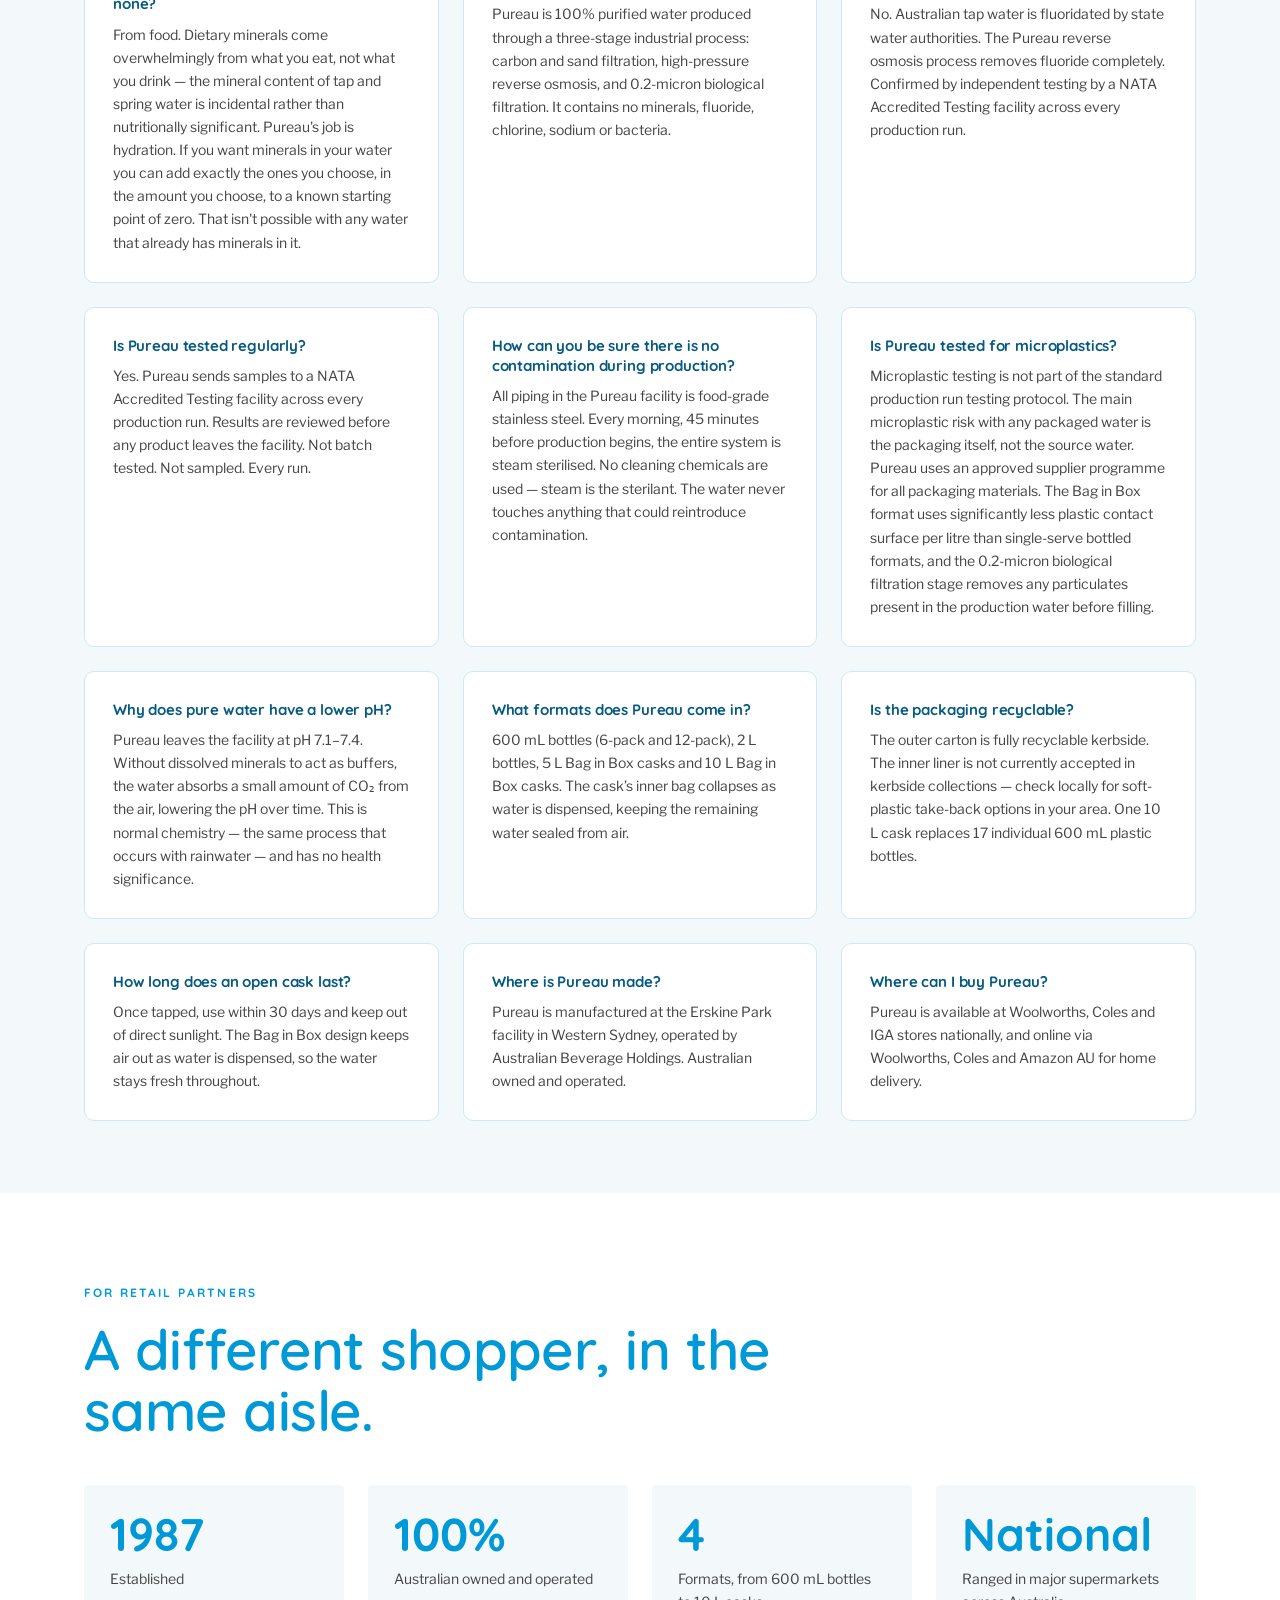
